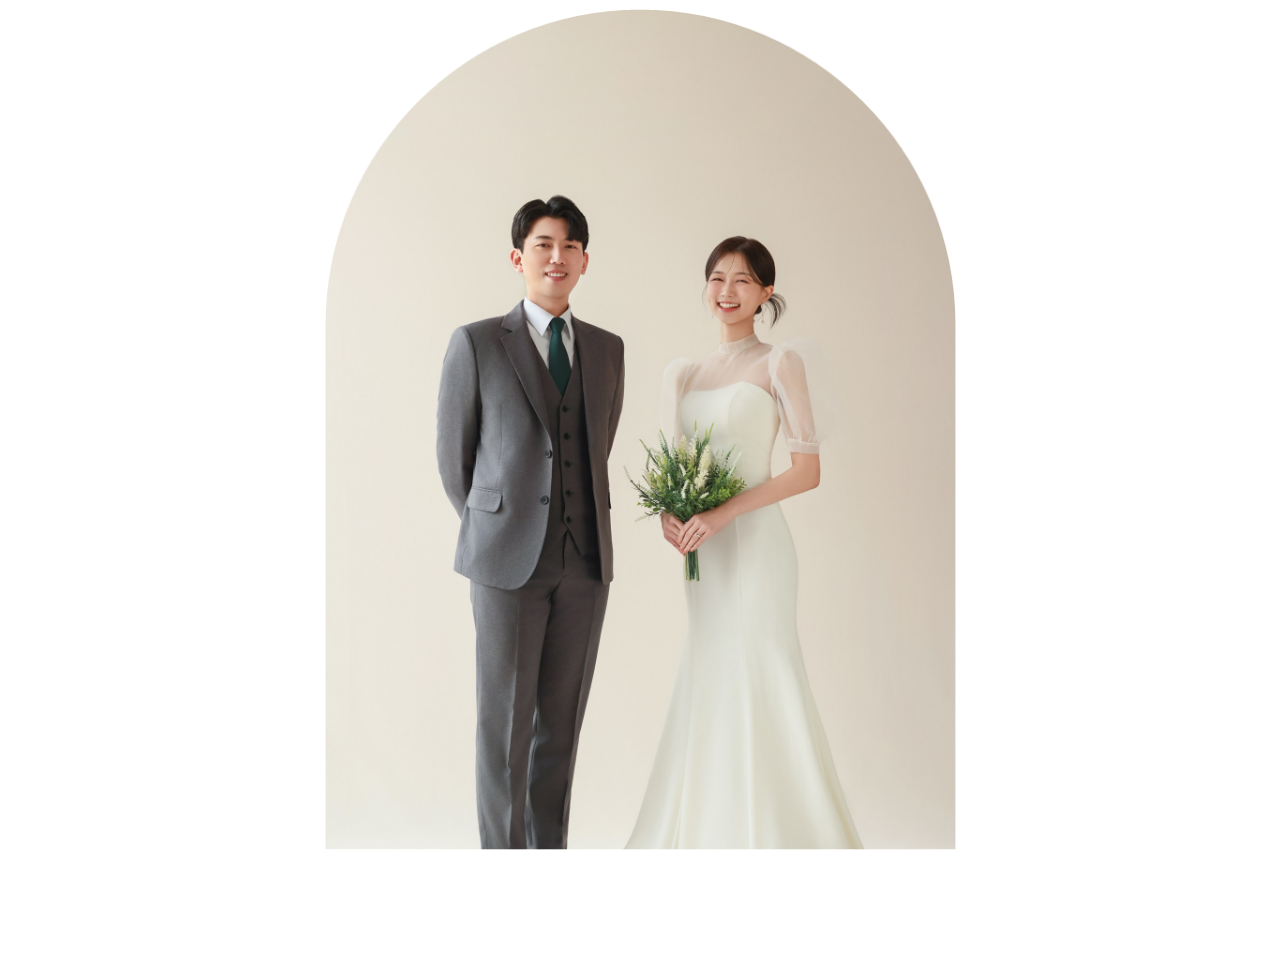
==== test.html @ 4b1f8f80 "mask" ====
<html>
<style>
.target {
  display: block;
  max-width: 50%;
  height: auto;
  margin: 0 auto;
}

.alpha-target {
  -webkit-mask-image: url(/assets/sample/masking.png);
  -webkit-mask-mode: alpha;
  -webkit-mask-repeat: no-repeat;
  -webkit-mask-size: 100%;
}
</style>
<body>
<img class="target alpha-target" src="/assets/sample/1.jpg" alt="Masked image">
</body>
</html>
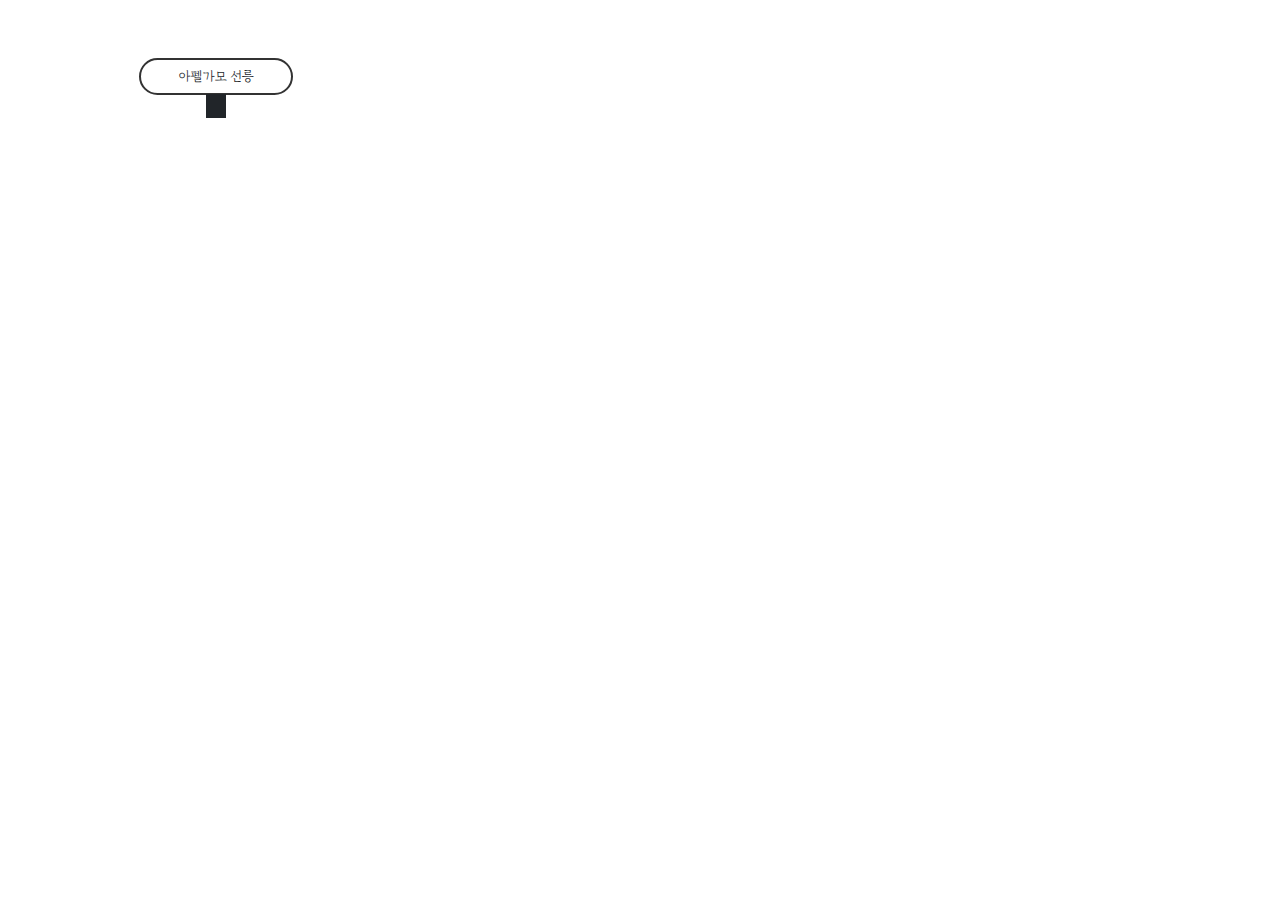
==== commit dfe0668e: "123" ====
--- a/test.html
+++ b/test.html
@@ -1,21 +1,155 @@
-<html>
-<style>
-.target {
-  display: block;
-  max-width: 50%;
-  height: auto;
-  margin: 0 auto;
-}
+<html lang="ko">
+<head>
+    <meta charset="UTF-8">
+    <title>jQuery - 벚꽃 흩날리는 효과 | 컨트롤 + CCCV</title>
+    <meta name="description" content="jQuery - 벚꽃 흩날리는 효과 | 컨트롤 + CCCV" />
+    <meta name="robots" content="noindex">
+    <link rel="shortcut icon" href="https://ctrlcccv.github.io/favicon.png">
+    <meta name="viewport" content="width=device-width, initial-scale=1, maximum-scale=1, user-scalable=no">
+    <script src="https://code.jquery.com/jquery-3.6.0.min.js" integrity="sha256-/xUj+3OJU5yExlq6GSYGSHk7tPXikynS7ogEvDej/m4=" crossorigin="anonymous"></script>
+    <link rel="preconnect" href="https://fonts.googleapis.com">
+    <link rel="preconnect" href="https://fonts.gstatic.com" crossorigin>
+    <link href="https://fonts.googleapis.com/css2?family=Noto+Sans+KR:wght@400;500;700&display=swap" rel="stylesheet">
+    <link rel="stylesheet" href="/css/bootstrap.min.css" />
+    <!--기본틀 css-->
 
-.alpha-target {
-  -webkit-mask-image: url(/assets/sample/masking.png);
-  -webkit-mask-mode: alpha;
-  -webkit-mask-repeat: no-repeat;
-  -webkit-mask-size: 100%;
-}
-</style>
+    <link rel="stylesheet" href="/css/jquery-ui.css" />
+    <!--ui css-->
+    <link rel="stylesheet" href="https://unpkg.com/aos@2.3.0/dist/aos.css">
+    <!--스크롤 애니메이션 css-->
+    <link rel="stylesheet" href="/css/owl.carousel.min.css" />
+    <!--버튼 css-->
+    <link rel="stylesheet" href="/css/fancybox.css" />
+    <!--갤러리 박스 css-->
+    <link rel="stylesheet" href="/css/panzoom.css" />
+    <!--사진 줌 css-->
+    <link rel="stylesheet" href="/css/notifIt.css" />
+    <!-- css-->
+    <link rel="stylesheet" href="/css/animate.min.css" />
+
+    <!--메인 css 수정할 것~~~~~~~~~~~~~~~~~~~~~~-->
+    <link rel="stylesheet" href="/css/style.css" />
+    <!--메인 css 수정할 것~~~~~~~~~~~~~~~~~~~~~~-->
+    <link rel="stylesheet" href="css/music.css">
+    <link rel="stylesheet" href="css/masking.css">
+
+</head>
 <body>
-<img class="target alpha-target" src="/assets/sample/1.jpg" alt="Masked image">
-</body>
-</html>
-
+  <div
+                          style="
+                            overflow: visible;
+                            width: 100%;
+                            height: 0px;
+                            position: absolute;
+                            display: block;
+                            margin: 0px;
+                            padding: 0px;
+                            border: 0px none;
+                            border-radius: 30px;
+                            top: 0px;
+                            left: 0px;
+                            z-index: 106;
+                          "
+                        >
+                          <div
+                            style="
+                              position: absolute;
+                              top: 58px;
+                              left: 139px;
+                              z-index: 0;
+                              margin: 0px;
+                              padding: 0px;
+                              border: 0px solid transparent;
+                              border-radius: 30px;
+                              display: block;
+                              width: 0px;
+                              height: 0px;
+                              overflow: visible;
+                              cursor: default;
+                              box-sizing: content-box !important;
+                            "
+                          >
+                            <div
+                              style="
+                                position: absolute;
+                                top: 0px;
+                                left: 0px;
+                                z-index: 0;
+                                margin: 0px;
+                                padding: 0px;
+                                border: 2px solid rgb(51, 51, 51);
+                                border-radius: 30px;
+                                display: block;
+                                cursor: default;
+                                box-sizing: content-box !important;
+                                background: rgb(255, 255, 255);
+                              "
+                            >
+                              <div
+                                style="
+                                  margin: 0px;
+                                  padding: 0px;
+                                  border: 0px solid transparent;
+                                  border-radius: 30px;
+                                  display: inline-block;
+                                  box-sizing: content-box !important;
+                                  width: 150px;
+                                  height: 33px;
+                                "
+                              >
+                                <div
+                                  style="
+                                    text-align: center;
+                                    padding: 10px;
+                                    width: 150px;
+                                    display: inline-block;
+                                    font-size: 13px;
+                                  " class="ff-gb-r"
+                                >
+                                  아펠가모 선릉
+                                </div>
+                              </div>
+                              <div
+                                style="
+                                  margin: 0px;
+                                  padding: 0px;
+                                  width: 0px;
+                                  height: 0px;
+                                  position: absolute;
+                                  border-width: 24px 10px 0px;
+                                  border-style: solid;
+                                  border-color: rgb(51, 51, 51) transparent
+                                  border-radius: 50%
+                                    transparent;
+                                  border-image: initial;
+                                  pointer-events: none;
+                                  box-sizing: content-box !important;
+                                  bottom: -25px;
+                                  left: 65px;
+                                "
+                              ></div>
+                              <div
+                                style="
+                                  margin: 0px;
+                                  padding: 0px;
+                                  width: 0px;
+                                  height: 0px;
+                                  position: absolute;
+                                  border-width: 24px 10px 0px;
+                                  border-radius: 50%
+                                  border-style: solid;
+                                  border-color: rgb(255, 255, 255) transparent
+                                    transparent;
+                                  border-image: initial;
+                                  pointer-events: none;
+                                  box-sizing: content-box !important;
+                                  bottom: -22px;
+                                  left: 65px;
+                                "
+                              ></div>
+                            </div>
+                          </div>
+                        </div>
+  </body>
+  </html>
+  --- a/css/panzoom.css
+++ b/css/panzoom.css
@@ -0,0 +1,32 @@
+.panzoom {
+  position: relative;
+  overflow: hidden;
+  display: flex;
+  flex-direction: column;
+  align-items: center;
+  justify-content: center;
+}
+.panzoom__viewport {
+  position: relative;
+  width: 100%;
+  height: 100%;
+  min-height: 1px;
+  margin: auto;
+}
+.panzoom__content {
+  max-width: 100%;
+  max-height: 100%;
+  object-fit: contain;
+  transform: translate3d(0, 0, 0) scale(1);
+  transform-origin: 0 0;
+  transition: none;
+  touch-action: none;
+  user-select: none;
+}
+.is-draggable {
+  cursor: move;
+  cursor: grab;
+}
+.is-dragging {
+  cursor: grabbing;
+}
--- a/css/notifIt.css
+++ b/css/notifIt.css
@@ -0,0 +1,156 @@
+#ui_notifIt{
+    position: fixed;
+    top: 10px;
+    right: 10px;
+    cursor: pointer;
+    overflow: hidden;
+    -webkit-box-shadow: 0px 3px 5px rgba(0, 0, 0, 0.3);
+    -moz-box-shadow: 0px 3px 5px rgba(0, 0, 0, 0.3);
+    -o-box-shadow: 0px 3px 5px rgba(0, 0, 0, 0.3);
+    box-shadow: 0px 3px 5px rgba(0, 0, 0, 0.3);
+    -wekbit-border-radius: 5px;
+    -moz-border-radius: 5px;
+    -o-border-radius: 5px;
+    border-radius: 5px;
+    z-index: 99999;
+}
+#ui_notifIt:hover{
+    opacity: 1 !important;
+}
+#ui_notifIt p{
+    text-align: center;
+    font-family: sans-serif;
+    font-size: 14px;
+    padding: 0;
+    margin: 0;
+}
+#notifIt_close{
+	position: absolute;
+	color: #FFF;
+	top: 0;
+	padding: 0px 5px;
+	right: 0;
+}
+#notifIt_close:hover {
+	background-color: rgba(255, 255, 255, 0.3);
+}
+
+/* Color setup */
+/* You are free to change all of this */
+#ui_notifIt.success{
+    background-color: #2dce89;
+    color: white;
+}
+#ui_notifIt.error{
+    background-color: #f82649;
+    color: white;
+}
+#ui_notifIt.warning{
+    background-color: #ecb403;
+    color: white;
+}
+#ui_notifIt.info{
+    background-color: #45aaf2;
+    color: white;
+}
+#ui_notifIt.default{
+    background-color: #ebecf1;
+    color: #1a1630;
+}
+
+/* notifit confirm */
+.notifit_confirm_bg,
+.notifit_prompt_bg{
+    position: fixed;
+    top: 0;
+    left: 0;
+    height: 100%;
+    width: 100%;
+    background-color: rgba(255, 255, 255, 0.8);
+}
+.notifit_confirm *,
+.notifit_prompt *{
+    font-family: sans-serif;
+}
+.notifit_confirm,
+.notifit_prompt{
+    position: fixed;
+    top: 0;
+    left: 0;
+    padding: 30px 30px 0px 30px;
+    background-color: #EEE;
+    border: 1px solid rgba(0, 0, 0, 0.1);
+    -webkit-border-radius: 5px;
+    -moz-border-radius: 5px;
+    -ms-border-radius: 5px;
+    -o-border-radius: 5px;
+    border-radius: 5px;
+    -webkit-box-shadow: 0px 2px 10px rgba(0, 0, 0, 0.2);
+    box-shadow: 0px 2px 10px rgba(0, 0, 0, 0.2);
+}
+
+.notifit_confirm_accept,
+.notifit_confirm_cancel,
+.notifit_prompt_accept,
+.notifit_prompt_cancel{
+    padding: 10px 20px;
+    color: #FFF;
+    border: 1px solid rgba(0, 0, 0, 0.1);
+    background-color: #444;
+    margin: 10px;
+    outline: 0;
+    cursor: pointer;
+    display: inline-block;
+    -webkit-border-radius: 5px;
+    -moz-border-radius: 5px;
+    -ms-border-radius: 5px;
+    -o-border-radius: 5px;
+    border-radius: 5px;
+}
+.notifit_prompt_accept:hover,
+.notifit_prompt_cancel:hover{
+    background-color: #666;
+}
+.notifit_confirm_accept{
+    background-color: #9ACD32;
+}
+.notifit_confirm_accept:hover{
+    background-color: #ABDE43;
+}
+
+.notifit_confirm_cancel{
+    background-color: #FF4500;
+}
+.notifit_confirm_cancel:hover{
+    background-color: #FF5611;
+}
+
+.notifit_confirm_message{
+    text-align: center;
+    margin-bottom: 20px;
+}
+
+.notifit_prompt_message{
+    color: #444;
+    margin-top: 0;
+    text-align: center;
+}
+
+.notifit_prompt_input{
+    text-align: center;
+    font-family: sans-serif;
+    font-size: 14px;
+    width: 100%;
+    padding: 10px;
+    outline: none;
+    border: 1px solid #AAA;
+    color: #444;
+    -webkit-border-radius: 5px;
+    -moz-border-radius: 5px;
+    -ms-border-radius: 5px;
+    -o-border-radius: 5px;
+    border-radius: 5px;
+}
+.notifit_prompt {
+    text-align: center;
+}
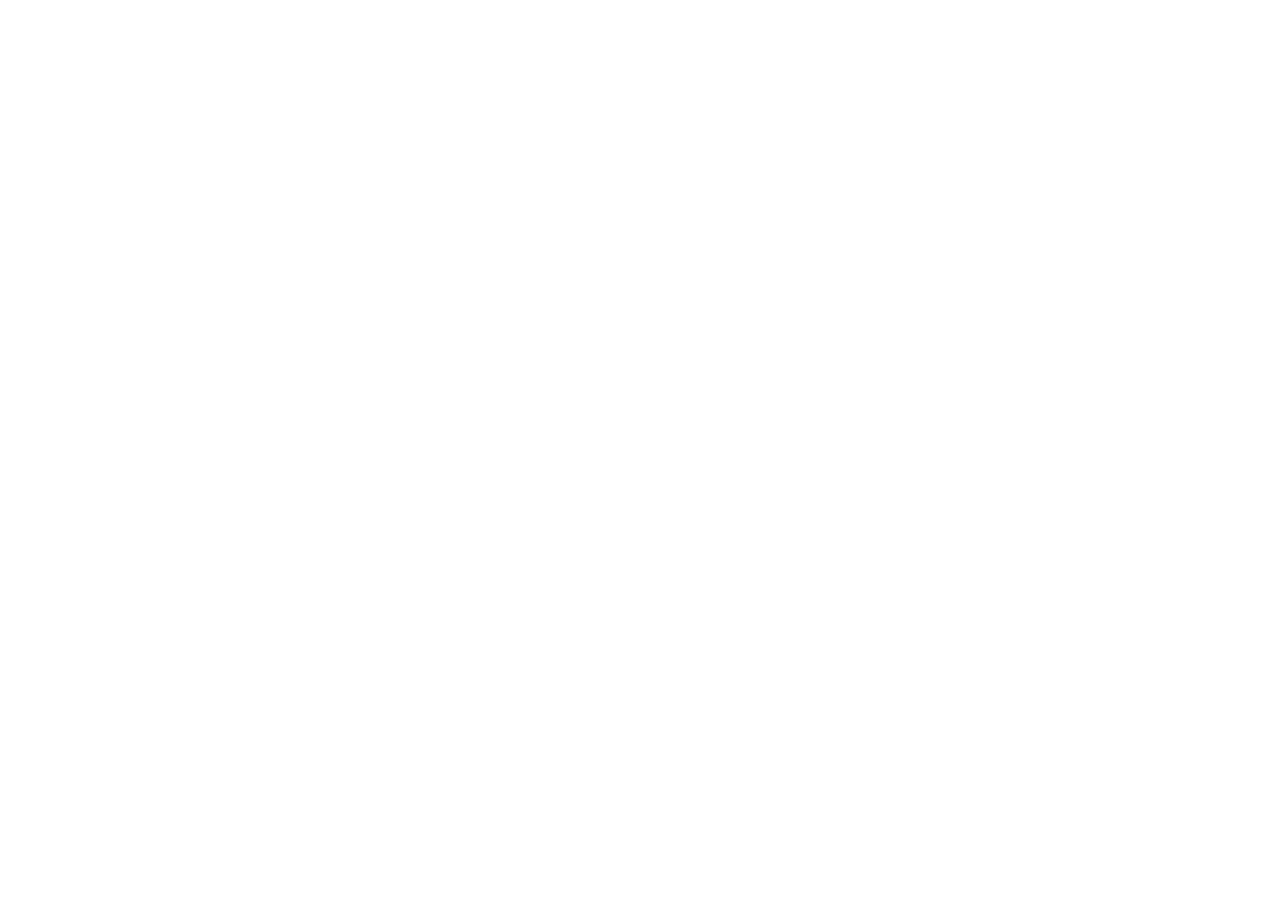
==== commit 752d3ea1: "map" ====
--- a/test.html
+++ b/test.html
@@ -35,121 +35,7 @@
 
 </head>
 <body>
-  <div
-                          style="
-                            overflow: visible;
-                            width: 100%;
-                            height: 0px;
-                            position: absolute;
-                            display: block;
-                            margin: 0px;
-                            padding: 0px;
-                            border: 0px none;
-                            border-radius: 30px;
-                            top: 0px;
-                            left: 0px;
-                            z-index: 106;
-                          "
-                        >
-                          <div
-                            style="
-                              position: absolute;
-                              top: 58px;
-                              left: 139px;
-                              z-index: 0;
-                              margin: 0px;
-                              padding: 0px;
-                              border: 0px solid transparent;
-                              border-radius: 30px;
-                              display: block;
-                              width: 0px;
-                              height: 0px;
-                              overflow: visible;
-                              cursor: default;
-                              box-sizing: content-box !important;
-                            "
-                          >
-                            <div
-                              style="
-                                position: absolute;
-                                top: 0px;
-                                left: 0px;
-                                z-index: 0;
-                                margin: 0px;
-                                padding: 0px;
-                                border: 2px solid rgb(51, 51, 51);
-                                border-radius: 30px;
-                                display: block;
-                                cursor: default;
-                                box-sizing: content-box !important;
-                                background: rgb(255, 255, 255);
-                              "
-                            >
-                              <div
-                                style="
-                                  margin: 0px;
-                                  padding: 0px;
-                                  border: 0px solid transparent;
-                                  border-radius: 30px;
-                                  display: inline-block;
-                                  box-sizing: content-box !important;
-                                  width: 150px;
-                                  height: 33px;
-                                "
-                              >
-                                <div
-                                  style="
-                                    text-align: center;
-                                    padding: 10px;
-                                    width: 150px;
-                                    display: inline-block;
-                                    font-size: 13px;
-                                  " class="ff-gb-r"
-                                >
-                                  아펠가모 선릉
-                                </div>
-                              </div>
-                              <div
-                                style="
-                                  margin: 0px;
-                                  padding: 0px;
-                                  width: 0px;
-                                  height: 0px;
-                                  position: absolute;
-                                  border-width: 24px 10px 0px;
-                                  border-style: solid;
-                                  border-color: rgb(51, 51, 51) transparent
-                                  border-radius: 50%
-                                    transparent;
-                                  border-image: initial;
-                                  pointer-events: none;
-                                  box-sizing: content-box !important;
-                                  bottom: -25px;
-                                  left: 65px;
-                                "
-                              ></div>
-                              <div
-                                style="
-                                  margin: 0px;
-                                  padding: 0px;
-                                  width: 0px;
-                                  height: 0px;
-                                  position: absolute;
-                                  border-width: 24px 10px 0px;
-                                  border-radius: 50%
-                                  border-style: solid;
-                                  border-color: rgb(255, 255, 255) transparent
-                                    transparent;
-                                  border-image: initial;
-                                  pointer-events: none;
-                                  box-sizing: content-box !important;
-                                  bottom: -22px;
-                                  left: 65px;
-                                "
-                              ></div>
-                            </div>
-                          </div>
-                        </div>
-  </body>
-  </html>
+
+</body>
+</html>
   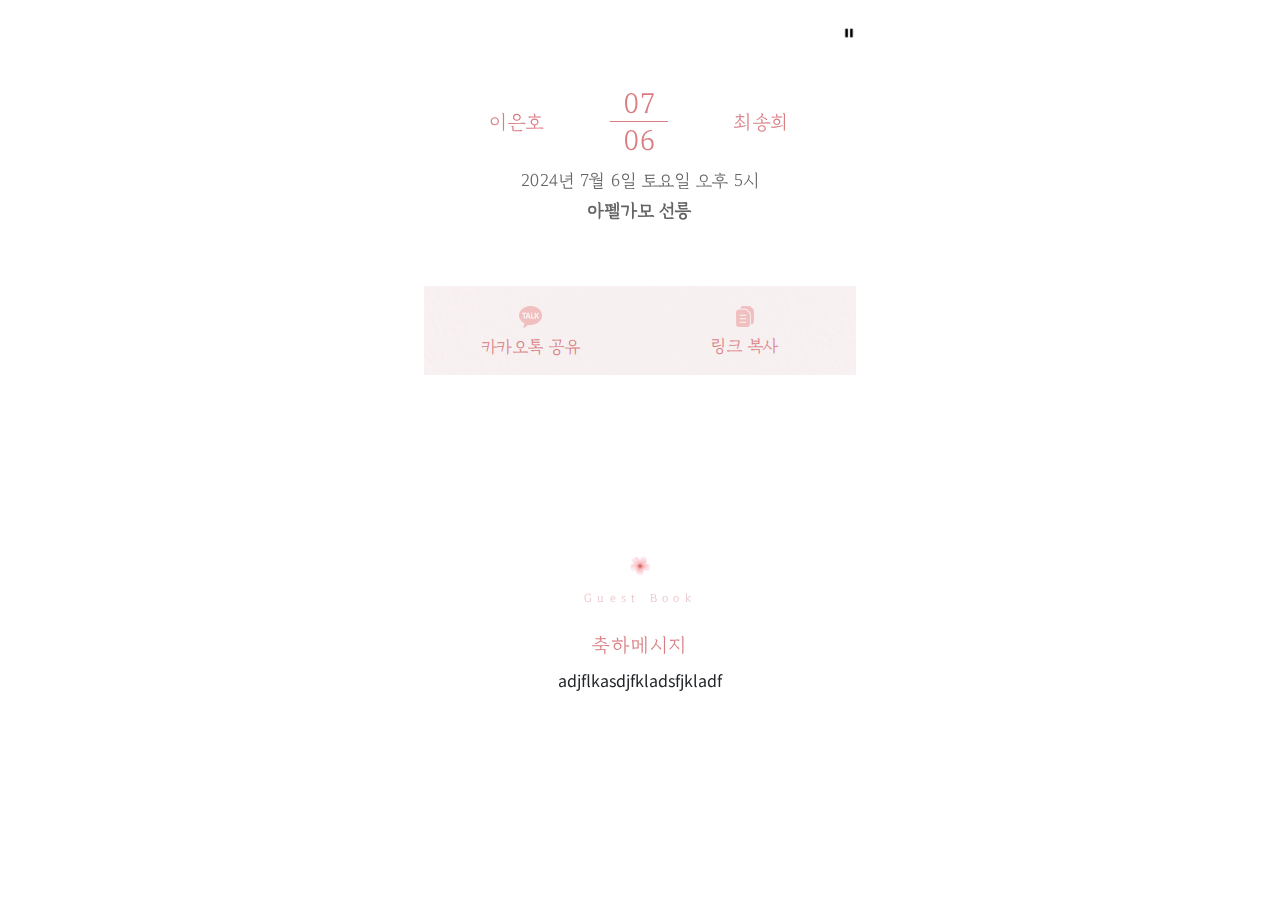
==== commit 39c31554: "arch" ====
--- a/test.html
+++ b/test.html
@@ -1,21 +1,18 @@
-<html lang="ko">
-<head>
-    <meta charset="UTF-8">
-    <title>jQuery - 벚꽃 흩날리는 효과 | 컨트롤 + CCCV</title>
-    <meta name="description" content="jQuery - 벚꽃 흩날리는 효과 | 컨트롤 + CCCV" />
-    <meta name="robots" content="noindex">
-    <link rel="shortcut icon" href="https://ctrlcccv.github.io/favicon.png">
-    <meta name="viewport" content="width=device-width, initial-scale=1, maximum-scale=1, user-scalable=no">
-    <script src="https://code.jquery.com/jquery-3.6.0.min.js" integrity="sha256-/xUj+3OJU5yExlq6GSYGSHk7tPXikynS7ogEvDej/m4=" crossorigin="anonymous"></script>
-    <link rel="preconnect" href="https://fonts.googleapis.com">
-    <link rel="preconnect" href="https://fonts.gstatic.com" crossorigin>
-    <link href="https://fonts.googleapis.com/css2?family=Noto+Sans+KR:wght@400;500;700&display=swap" rel="stylesheet">
+<html lang="ko" class="set-ff-gb set-fw-normal set-fs-normal">
+  <head>
+    <title>이은호&최송희 모바일 청첩장</title>
+    <meta charset="UTF-8" />
+    <meta
+      name="viewport"
+      content="width=device-width, initial-scale=1.0, minimum-scale=1.0, user-scalable=0, maximum-scale=1.0, user-scalable=no"
+    />
+
     <link rel="stylesheet" href="/css/bootstrap.min.css" />
     <!--기본틀 css-->
 
     <link rel="stylesheet" href="/css/jquery-ui.css" />
     <!--ui css-->
-    <link rel="stylesheet" href="https://unpkg.com/aos@2.3.0/dist/aos.css">
+    <link rel="stylesheet" href="https://unpkg.com/aos@2.3.0/dist/aos.css" />
     <!--스크롤 애니메이션 css-->
     <link rel="stylesheet" href="/css/owl.carousel.min.css" />
     <!--버튼 css-->
@@ -30,12 +27,531 @@
     <!--메인 css 수정할 것~~~~~~~~~~~~~~~~~~~~~~-->
     <link rel="stylesheet" href="/css/style.css" />
     <!--메인 css 수정할 것~~~~~~~~~~~~~~~~~~~~~~-->
-    <link rel="stylesheet" href="css/music.css">
-    <link rel="stylesheet" href="css/masking.css">
-
-</head>
-<body>
-
-</body>
+    <link rel="stylesheet" href="css/music.css" />
+    <link rel="stylesheet" href="css/masking.css" />
+
+    <link
+      href="https://webfontworld.github.io/jikji/JGaeguJaengyi.css"
+      rel="stylesheet"
+    />
+
+    <script
+      src="https://code.jquery.com/jquery-3.6.0.min.js"
+      integrity="sha256-/xUj+3OJU5yExlq6GSYGSHk7tPXikynS7ogEvDej/m4="
+      crossorigin="anonymous"
+    ></script>
+    <script
+      src="https://code.jquery.com/ui/1.12.1/jquery-ui.min.js"
+      integrity="sha256-VazP97ZCwtekAsvgPBSUwPFKdrwD3unUfSGVYrahUqU="
+      crossorigin="anonymous"
+    ></script>
+    <script type="text/javascript" src="/js/jquery.form.js"></script>
+
+    <script type="text/javascript" src="/js/popper.min.js"></script>
+
+    <script src="https://unpkg.com/aos@2.3.0/dist/aos.js"></script>
+    <script type="text/javascript" src="/js/owl.carousel.min.js"></script>
+    <script type="text/javascript" src="/js/fancybox.umd.js"></script>
+    <script type="text/javascript" src="/js/masonry.pkgd.min.js"></script>
+    <script
+      type="text/javascript"
+      src="https://openapi.map.naver.com/openapi/v3/maps.js?ncpClientId=iyw0wr4731
+  "
+    ></script>
+    <script
+      type="text/javascript"
+      src="/js/jquery.rwdImageMaps.min.js"
+    ></script>
+    <script src="https://unpkg.com/imagesloaded@5/imagesloaded.pkgd.min.js"></script>
+    <script type="text/javascript" src="/js/bootstrap.js"></script>
+    <script type="text/javascript" src="/js/notifIt.js"></script>
+    <script type="text/javascript" src="/js/clipboard.min.js"></script>
+    <script src="/js/moment.min.js"></script>
+
+    <script>
+      let DOMAIN = "";
+      let IS_CARD = true;
+      $(document).ready(function () {
+        $(document).on("contextmenu dragstart selectstart", function (e) {
+          return false;
+        });
+      });
+    </script>
+  </head>
+  <body
+    data-aos-easing="ease"
+    data-aos-duration="1200"
+    data-aos-delay="0"
+    class="wedding1"
+  >
+    <div class="cardwrapper">
+      <div class="container">
+        <div
+          style="
+            display: flex;
+            flex-wrap: nowrap;
+            flex-direction: row;
+            align-items: center;
+            justify-content: flex-end;
+          "
+          class="new-pt-30"
+        >
+          <div class="music-player">
+            <audio id="audio" src="/assets/music/bgm.mp3" autoplay></audio>
+            <button id="play-pause-btn" class="pause"></button>
+          </div>
+          <script src="js/music.js"></script>
+        </div>
+        <!-- 상단 신랑/신부 정보:s -->
+        <div
+          class="unit-item unit-main aos-init new-pt-60 new-pb-0"
+          data-aos="zoom-out"
+        >
+          <div class="d-flex pb-cont-10 aos-init new-pb-20">
+            <div class="d-flex flex-1"></div>
+            <div class="d-flex align-items-center justify-content-center">
+              <span class="ff-gb-r fpt-24 ls-30 fc-pink1">이은호</span>
+            </div>
+            <div class="d-flex flex-1"></div>
+            <div
+              class="d-flex flex-column align-items-center justify-content-center"
+            >
+              <div class="ff-gb-r fpt-36 ls-45 fc-pink1">07</div>
+              <div
+                style="
+                  width: 3.625rem;
+                  height: 0.063rem;
+                  margin: 0.125rem 0 0.313rem;
+                  background-color: #d97d83;
+                "
+              ></div>
+              <div class="ff-gb-r fpt-36 ls-45 fc-pink1">06</div>
+            </div>
+            <div class="d-flex flex-1"></div>
+            <div class="d-flex align-items-center justify-content-center">
+              <span class="ff-gb-r fpt-24 ls-30 fc-pink1">최송희</span>
+            </div>
+            <div class="d-flex flex-1"></div>
+          </div>
+          <div class="position-relative overflow-hidden" style="scale: 80%">
+            <link rel="stylesheet" href="/css/blossom.css" />
+            <div class="cherry_blossom">
+              <img
+                src="./assets/sample/main.jpg"
+                alt=""
+                class="img-fluid target alpha-target"
+              />
+            </div>
+          </div>
+
+          <div class="ff-gb-r fpt-22 fc-grey1 ls-30 lh-30">
+            2024년 7월 6일 토요일 오후 5시<span
+              ><br /><b>아펠가모 선릉</b></span
+            >
+          </div>
+        </div>
+        <!-- 상단 신랑/신부 정보:e -->
+        <!-- 2 -->
+
+        <!-- 카카오톡초대:s -->
+        <div
+          class="unit-share pt-0 unit-share-group share-footer-bg-1"
+          style="position: relative; z-index: 1000; margin-top: 0px"
+        >
+          <a
+            href="javascript:;"
+            onclick="javascript:kakaoShare();"
+            class="btn-kakaotalk-share"
+          >
+            <div class="pb-cont-10">
+              <img src="assets/icon/kakaotalk.png" style="width: 1.4375rem" />
+            </div>
+            카카오톡 공유
+          </a>
+          <!--수정하기ㅣㅣㅣㅣㅣㅣㅣㅣㅣㅣㅣㅣㅣㅣㅣㅣㅣㅣㅣㅣㅣㅣㅣㅣㅣㅣㅣㅣㅣㅣㅣㅣㅣㅣㅣㅣ주소넣기ㅣㅣㅣㅣㅣㅣㅣㅣㅣㅣㅣㅣㅣㅣㅣ-->
+          <a
+            href="javascript:;"
+            data-clipboard-text="https://2uno.github.io"
+            class="btn-copy-el btn-url-copy btn-round btn-copy btn-kakaotalk-share btn-url-share"
+          >
+            <div class="pb-cont-10">
+              <img src="assets/icon/copylink.png" style="width: 1.125rem" />
+            </div>
+            링크 복사
+          </a>
+        </div>
+        <!-- 카카오톡초대:e -->
+
+        <!-- 방명록:s -->
+        <div
+          class="unit-item greetings-text aos-init new-pt-120 new-pb-0" style="margin-bottom: 120px"
+          data-aos="fade-up"
+        >
+          <div class="ff-gb-r fc-pink1">
+            <div class="pt-cont-50 new-pt-60">
+              <img
+                src="/assets/icon/flower1.png"
+                alt="꽃 이미지"
+                style="width: 1.375rem"
+                class="aos-init"
+              />
+            </div>
+            <div class="fs-12 fc-pink1-80 pt-cont-15 ls-500">Guest Book</div>
+            <h2 class="fpt-24 ls-300 pt-cont-15 new-pt-30">축하메시지</h2>
+          </div>
+          <div class="guest-body" style="padding-left:15px; padding-right:15px">
+            <div class="guest-msgbox" style="display:block">
+              adjflkasdjfkladsfjkladf
+
+            </div>
+
+          </div>
+
+        </div>
+        <!-- 방명록:e -->
+      </div>
+    </div>
+
+    <script type="text/javascript" src="js/main.js"></script>
+    <script>
+      // 기본 값 설정
+      const defaults = {
+        speed: 5,
+        maxSize: 15,
+        minSize: 10,
+        newOn: 400,
+      };
+
+      // 벚꽃 영역 크기를 저장할 변수
+      var $wrap = $(".cherry_blossom");
+      let wrapH = $wrap.height();
+      let wrapW = $wrap.width();
+
+      // 벚꽃 잎 생성
+      const $petal = $('<span class="petal"></span>');
+
+      // 랜덤 회전 값을 생성하는 함수
+      const getRandomRotate = () => {
+        const rotateX = 360;
+        const rotateY = Math.random() * 60 - 30;
+        const rotateZ = Math.random() * 120 - 30;
+        const translateX = Math.random() * 10 - 5;
+        const translateY = Math.random() * 10 - 10;
+        const translateZ = Math.random() * 15;
+        return `rotateX(${rotateX}deg) rotateY(${rotateY}deg) rotateZ(${rotateZ}deg) translateX(${translateX}px) translateY(${translateY}px) translateZ(${translateZ}px)`;
+      };
+
+      // 무작위 흔들림 애니메이션 배열 생성
+      const randomSwayAnims = [...Array(10)].map(getRandomRotate);
+
+      // 특정 요소에 흔들림 애니메이션 적용
+      const applySwayAnim = (element) => {
+        const randomSway =
+          randomSwayAnims[Math.floor(Math.random() * randomSwayAnims.length)];
+        element.css("transform", randomSway);
+        setTimeout(() => {
+          applySwayAnim(element);
+        }, 1000);
+      };
+
+      // 벚꽃 잎 생성 함수
+      const petalGen = () => {
+        setTimeout(requestAnimationFrame, defaults.newOn, petalGen);
+
+        const petal = $petal.clone();
+        const size =
+          Math.floor(
+            Math.random() * (defaults.maxSize - defaults.minSize + 1)
+          ) + defaults.minSize;
+        const startPosLeft = Math.random() * wrapW;
+        const fallTime = (wrapH * 0.1 + Math.random() * 5) / defaults.speed;
+        const horizontalOffset = Math.random() * 2 - 1;
+
+        // 애니메이션 끝나면 제거
+        petal
+          .on("animationend", () => {
+            petal.remove();
+          })
+          .css({
+            width: size,
+            height: size,
+            left: startPosLeft,
+            position: "absolute",
+            animation: `fall ${fallTime}s linear`,
+          })
+          .appendTo($wrap);
+
+        // 위치 업데이트 함수
+        const updatePos = () => {
+          petal.css("left", `+=${horizontalOffset}`);
+          requestAnimationFrame(updatePos);
+        };
+
+        updatePos();
+        applySwayAnim(petal);
+      };
+
+      // 창 크기가 변경될 때 문서 크기 업데이트
+      $(window).resize(() => {
+        wrapH = $wrap.height();
+        wrapW = $wrap.width();
+      });
+
+      // 로딩 완료 후 벚꽃 잎 생성 시작
+      $(window).on("load", () => {
+        requestAnimationFrame(petalGen);
+      });
+    </script>
+
+    <style>
+      .fancybox__content img {
+        transform: none !important;
+        width: 100% !important;
+        height: auto !important;
+      }
+    </style>
+
+    <script
+      type="text/javascript"
+      src="https://openapi.map.naver.com/openapi/v3/maps.js?ncpClientId=iyw0wr4731&amp;submodules=panorama,geocoder,drawing,visualization"
+    ></script>
+    <script
+      type="text/javascript"
+      src="https://openapi.map.naver.com/openapi/v3/maps-panorama.js"
+    ></script>
+    <script
+      type="text/javascript"
+      src="https://openapi.map.naver.com/openapi/v3/maps-geocoder.js"
+    ></script>
+    <script
+      type="text/javascript"
+      src="https://openapi.map.naver.com/openapi/v3/maps-drawing.js"
+    ></script>
+    <script
+      type="text/javascript"
+      src="https://openapi.map.naver.com/openapi/v3/maps-visualization.js"
+    ></script>
+    <script>
+      var address = "서울특별시 강남구 테헤란로 322 한신인터밸리24 빌딩 4층";
+      searchAddressToCoordinate(address);
+
+      function searchAddressToCoordinate(address) {
+        var map = new naver.maps.Map("_naverMap", {
+          center: new naver.maps.LatLng(37.5033867, 127.0465507),
+          zoom: 15,
+          mapTypeControl: true,
+        });
+
+        var marker = new naver.maps.Marker({
+          position: new naver.maps.LatLng(37.5033867, 127.0465507),
+          map: map,
+        });
+
+        var infoWindow = new naver.maps.InfoWindow({
+          content:
+            '<div style="text-align:center;padding:10px;width:150px;display:inline-block;font-size:13px;" class="ff-gb-r">아펠가모 선릉</div>',
+        });
+        infoWindow.open(map, marker);
+      }
+    </script>
+
+    <script
+      src="https://t1.kakaocdn.net/kakao_js_sdk/2.6.0/kakao.min.js"
+      integrity="sha384-6MFdIr0zOira1CHQkedUqJVql0YtcZA1P0nbPrQYJXVJZUkTk/oX4U9GhUIs3/z8"
+      crossorigin="anonymous"
+    ></script>
+
+    <script>
+      $(window).on("load", function () {
+        var unit_array = $(".unit-item")[$(".unit-item").length - 1];
+        if ($(unit_array).hasClass("add_photo2")) {
+          $(".contact-card .wrapper-parents .w-full:last-child").attr(
+            "style",
+            "padding-bottom: 0!important;"
+          );
+          $(unit_array).attr(
+            "style",
+            "padding-bottom:0 !important;padding-top:60px !important;"
+          );
+        } else {
+          if ($(unit_array).hasClass("unit-bank")) {
+            $(".unit-share.unit-share-group").attr(
+              "style",
+              "position:relative;z-index:1000;margin-top:0px;"
+            );
+          } else {
+            $(".unit-share.unit-share-group").attr(
+              "style",
+              "position:relative;z-index:1000;margin-top:60px;"
+            );
+            $(".contact-card .wrapper-parents .w-full:last-child").attr(
+              "style",
+              "padding-bottom: 0!important;"
+            );
+          }
+        }
+
+        Fancybox.bind(".owl-stage .owl-item .item, #_gallery .grid-item", {
+          groupAll: !0,
+          Thumbs: {
+            autoStart: !1,
+          },
+          Toolbar: {
+            display: ["counter", "fullscreen", "close"],
+          },
+          Image: {
+            protected: true,
+          },
+          autoFocus: !1,
+          animated: !1,
+          protect: true,
+          scrolling: !1,
+          autoSize: false,
+          fitToView: true,
+          touch: false,
+          trapFocus: !1,
+          placeFocusBack: !1,
+          on: {
+            done: (fancybox, slide) => {
+              $(".fancybox__image").on("contextmenu", function (e) {
+                return false;
+              });
+            },
+          },
+        });
+      });
+
+      $(document).ready(function (e) {
+        $(".fancybox__container").on("touchmove", function (event) {
+          event.preventDefault();
+          event.stopPropagation();
+        });
+
+        $("img[usemap]").rwdImageMaps();
+        var clipboard = new ClipboardJS(".btn-copy-el");
+        clipboard.on("success", function (e) {
+          if ($(e.trigger).hasClass("btn-invitation-copy")) {
+            alert("초대장 링크를 복사했습니다");
+          }
+
+          if ($(e.trigger).hasClass("btn-url-copy")) {
+            alert("초대장 링크를 복사했습니다");
+          }
+
+          if ($(e.trigger).hasClass("btn-event-hash-copy")) {
+            alert("해시 태그를 복사했습니다");
+          }
+
+          if ($(e.trigger).hasClass("btn-bank-copy")) {
+            alert("계좌번호를 복사했습니다");
+          }
+
+          if ($(e.trigger).hasClass("btn-addr-copy")) {
+            alert("주소를 복사했습니다");
+          }
+
+          e.clearSelection();
+        });
+
+        clipboard.on("error", function (e) {
+          console.error("Action:", e.action);
+          console.error("Trigger:", e.trigger);
+        });
+
+        var clipboard2 = new ClipboardJS(".btn-modal-copy-el", {
+          container: document.getElementById("modal_account"),
+        });
+
+        clipboard2.on("success", function (e) {
+          console.info("Action:", e.action);
+          console.info("Text:", e.text);
+          console.info("Trigger:", e.trigger);
+
+          if ($(e.trigger).hasClass("btn-invitation-copy")) {
+            alert("초대장 링크를 복사했습니다");
+          }
+
+          if ($(e.trigger).hasClass("btn-event-hash-copy")) {
+            alert("해시 태그를 복사했습니다");
+          }
+
+          if ($(e.trigger).hasClass("btn-bank-copy")) {
+            alert("계좌번호를 복사했습니다");
+          }
+          if ($(e.trigger).hasClass("btn-addr-copy")) {
+            alert("주소를 복사했습니다");
+          }
+
+          e.clearSelection();
+        });
+        Kakao.init("f2af66eb14319bcd2dd168b0f2c05fa7");
+      });
+    </script>
+
+    <!--주소 넣기!!!!!!!!!!!!!!!!!!!!!!!!!!!!!!!!!!!!!-->
+
+    <script type="text/javascript">
+      function kakaoShare() {
+        Kakao.Share.sendCustom({
+          templateId: 104721,
+          templateArgs: {
+            TITLE: "은호&송희 결혼식에 초대합니다!",
+            DESC: "7월 6일 오후 5시\r\n" + "아펠가모 선릉\r\n",
+          },
+        });
+      }
+    </script>
+    <!-- Code injected by live-server -->
+    <script>
+      // <![CDATA[  <-- For SVG support
+      if ("WebSocket" in window) {
+        (function () {
+          function refreshCSS() {
+            var sheets = [].slice.call(document.getElementsByTagName("link"));
+            var head = document.getElementsByTagName("head")[0];
+            for (var i = 0; i < sheets.length; ++i) {
+              var elem = sheets[i];
+              var parent = elem.parentElement || head;
+              parent.removeChild(elem);
+              var rel = elem.rel;
+              if (
+                (elem.href && typeof rel != "string") ||
+                rel.length == 0 ||
+                rel.toLowerCase() == "stylesheet"
+              ) {
+                var url = elem.href.replace(/(&|\?)_cacheOverride=\d+/, "");
+                elem.href =
+                  url +
+                  (url.indexOf("?") >= 0 ? "&" : "?") +
+                  "_cacheOverride=" +
+                  new Date().valueOf();
+              }
+              parent.appendChild(elem);
+            }
+          }
+          var protocol =
+            window.location.protocol === "http:" ? "ws://" : "wss://";
+          var address =
+            protocol + window.location.host + window.location.pathname + "/ws";
+          var socket = new WebSocket(address);
+          socket.onmessage = function (msg) {
+            if (msg.data == "reload") window.location.reload();
+            else if (msg.data == "refreshcss") refreshCSS();
+          };
+          if (
+            sessionStorage &&
+            !sessionStorage.getItem("IsThisFirstTime_Log_From_LiveServer")
+          ) {
+            console.log("Live reload enabled.");
+            sessionStorage.setItem("IsThisFirstTime_Log_From_LiveServer", true);
+          }
+        })();
+      } else {
+        console.error(
+          "Upgrade your browser. This Browser is NOT supported WebSocket for Live-Reloading."
+        );
+      }
+      // ]]>
+    </script>
+  </body>
 </html>
-  --- a/css/style.css
+++ b/css/style.css
@@ -5,22 +5,22 @@
 @import url(https://fonts.googleapis.com/css2?family=Nanum+Myeongjo:wght@400;700;800&display=block);
 @import url(https://fonts.googleapis.com/css2?family=Noto+Sans+KR:wght@100;300;400;500;700;900&display=block);
 
-
-
 @font-face {
-	font-family: GyeonggiBatang Regular;
-	src: url(../fonts/GyeonggiBatang_Regular.woff2) format("woff2"),url(../fonts/GyeonggiBatang_Regular.woff) format("woff");
-	font-style: normal;
-	font-weight: 400;
-	font-display: block
+  font-family: GyeonggiBatang Regular;
+  src: url(../fonts/GyeonggiBatang_Regular.woff2) format("woff2"),
+    url(../fonts/GyeonggiBatang_Regular.woff) format("woff");
+  font-style: normal;
+  font-weight: 400;
+  font-display: block;
 }
 
 @font-face {
-	font-family: GyeonggiBatang Bold;
-	src: url(../fonts/GyeonggiBatang_Bold.woff2) format("woff2"),url(../fonts/GyeonggiBatang_Bold.woff) format("woff");
-	font-style: normal;
-	font-weight: 700;
-	font-display: block
+  font-family: GyeonggiBatang Bold;
+  src: url(../fonts/GyeonggiBatang_Bold.woff2) format("woff2"),
+    url(../fonts/GyeonggiBatang_Bold.woff) format("woff");
+  font-style: normal;
+  font-weight: 700;
+  font-display: block;
 }
 
 /*
@@ -41,35 +41,38 @@
 }*/
 
 @font-face {
-	font-family: mom_to_daughter;
-	src: url(../fonts/MomToDaughter.woff2) format("woff2"),url(../fonts/MomToDaughter.woff) format("woff");
-	font-style: normal;
-	font-weight: 400;
-	font-display: block
+  font-family: mom_to_daughter;
+  src: url(../fonts/MomToDaughter.woff2) format("woff2"),
+    url(../fonts/MomToDaughter.woff) format("woff");
+  font-style: normal;
+  font-weight: 400;
+  font-display: block;
 }
 
 @font-face {
-	font-family: KCC-eunyoung;
-	src: url(../fonts/KCC_eunyoung.woff2) format("woff2"),url(../fonts/KCC_eunyoung.woff) format("woff");
-	font-weight: 400;
-	font-style: normal;
-	font-display: block
+  font-family: KCC-eunyoung;
+  src: url(../fonts/KCC_eunyoung.woff2) format("woff2"),
+    url(../fonts/KCC_eunyoung.woff) format("woff");
+  font-weight: 400;
+  font-style: normal;
+  font-display: block;
 }
 
 @font-face {
-	font-family: Anssang;
-	src: url(../fonts/Anssang.woff2) format("woff2"),url(../fonts/Anssang.woff) format("woff");
-	font-weight: 400;
-	font-style: normal;
-	font-display: block
-}
-
+  font-family: Anssang;
+  src: url(../fonts/Anssang.woff2) format("woff2"),
+    url(../fonts/Anssang.woff) format("woff");
+  font-weight: 400;
+  font-style: normal;
+  font-display: block;
+}
 
 @font-face {
-	font-family: 'NanumSquareRound';
-	src: url('https://cdn.jsdelivr.net/gh/projectnoonnu/noonfonts_two@1.0/NanumSquareRound.woff') format('woff');
-	font-weight: normal;
-	font-style: normal;
+  font-family: "NanumSquareRound";
+  src: url("https://cdn.jsdelivr.net/gh/projectnoonnu/noonfonts_two@1.0/NanumSquareRound.woff")
+    format("woff");
+  font-weight: normal;
+  font-style: normal;
 }
 /*
 @font-face {
@@ -89,12 +92,12 @@
 }
 */
 
-
 @font-face {
-	font-family: 'jgaegu';
-	src: url('https://cdn.jsdelivr.net/gh/projectnoonnu/noonfonts_2110@1.0/JGaegujaengyi-Medium-KO.woff2') format('woff2');
-	font-weight: normal;
-	font-style: normal;
+  font-family: "jgaegu";
+  src: url("https://cdn.jsdelivr.net/gh/projectnoonnu/noonfonts_2110@1.0/JGaegujaengyi-Medium-KO.woff2")
+    format("woff2");
+  font-weight: normal;
+  font-style: normal;
 }
 
 /*
@@ -123,11 +126,12 @@
 }*/
 
 @font-face {
-	font-family: 'cafe24';
-	font-weight: normal; 
-	font-style: normal; 
-	src: url(https://cdn.jsdelivr.net/gh/webfontworld/cafe24/Cafe24Dongdong.woff2) format('woff2');
-	font-display: swap;
+  font-family: "cafe24";
+  font-weight: normal;
+  font-style: normal;
+  src: url(https://cdn.jsdelivr.net/gh/webfontworld/cafe24/Cafe24Dongdong.woff2)
+    format("woff2");
+  font-display: swap;
 }
 /*
 @font-face {
@@ -150,27 +154,27 @@
 /* css default:s */
 body,
 html {
-	margin: 0 !important;
-	padding: 0 !important;
-	font-family: "Noto Sans KR", sans-serif;
-	-webkit-font-smoothing: antialiased;
-	font-size: 1rem;
-	line-height: 1
-}
-
-html.set-ff-cf24 body{
-	line-height: 1.2;
+  margin: 0 !important;
+  padding: 0 !important;
+  font-family: "Noto Sans KR", sans-serif;
+  -webkit-font-smoothing: antialiased;
+  font-size: 1rem;
+  line-height: 1;
+}
+
+html.set-ff-cf24 body {
+  line-height: 1.2;
 }
 
 html.set-ff-cf24 .way-to-come .icon-map {
-	margin-top:-1px;
-}
-html.set-ff-cf24 .animated__item{
-	margin-top:2px;
-}
-
-html.set-ff-jgg .animated__item{
-	margin-top:2px;
+  margin-top: -1px;
+}
+html.set-ff-cf24 .animated__item {
+  margin-top: 2px;
+}
+
+html.set-ff-jgg .animated__item {
+  margin-top: 2px;
 }
 
 .h1,
@@ -185,15 +189,15 @@
 h4,
 h5,
 h6 {
-	margin-bottom: 0;
-	font-weight: 400
+  margin-bottom: 0;
+  font-weight: 400;
 }
 
 a,
 a:active,
 a:hover,
 a:visited {
-	text-decoration: none
+  text-decoration: none;
 }
 
 a,
@@ -207,8 +211,8 @@
 nav,
 p,
 ul {
-	box-sizing: border-box;
-	border: 0
+  box-sizing: border-box;
+  border: 0;
 }
 
 dd,
@@ -217,7 +221,7 @@
 li,
 ol,
 ul {
-	list-style: none
+  list-style: none;
 }
 
 button,
@@ -228,307 +232,307 @@
 ol,
 p,
 ul {
-	margin: 0;
-	padding: 0
+  margin: 0;
+  padding: 0;
 }
 
 .svg-inline--fa,
 svg:not(:root).svg-inline--fa {
-	overflow: visible
+  overflow: visible;
 }
 
 .svg-inline--fa {
-	display: inline-block;
-	font-size: inherit;
-	height: 1em;
-	vertical-align: -.125em
+  display: inline-block;
+  font-size: inherit;
+  height: 1em;
+  vertical-align: -0.125em;
 }
 
 .svg-inline--fa.fa-lg {
-	vertical-align: -.225em
+  vertical-align: -0.225em;
 }
 
 .svg-inline--fa.fa-w-1 {
-	width: .0625em
+  width: 0.0625em;
 }
 
 .svg-inline--fa.fa-w-2 {
-	width: .125em
+  width: 0.125em;
 }
 
 .svg-inline--fa.fa-w-3 {
-	width: .1875em
+  width: 0.1875em;
 }
 
 .svg-inline--fa.fa-w-4 {
-	width: .25em
+  width: 0.25em;
 }
 
 .svg-inline--fa.fa-w-5 {
-	width: .3125em
+  width: 0.3125em;
 }
 
 .svg-inline--fa.fa-w-6 {
-	width: .375em
+  width: 0.375em;
 }
 
 .svg-inline--fa.fa-w-7 {
-	width: .4375em
+  width: 0.4375em;
 }
 
 .svg-inline--fa.fa-w-8 {
-	width: .5em
+  width: 0.5em;
 }
 
 .svg-inline--fa.fa-w-9 {
-	width: .5625em
+  width: 0.5625em;
 }
 
 .svg-inline--fa.fa-w-10 {
-	width: .625em
+  width: 0.625em;
 }
 
 .svg-inline--fa.fa-w-11 {
-	width: .6875em
+  width: 0.6875em;
 }
 
 .svg-inline--fa.fa-w-12 {
-	width: .75em
+  width: 0.75em;
 }
 
 .svg-inline--fa.fa-w-13 {
-	width: .8125em
+  width: 0.8125em;
 }
 
 .svg-inline--fa.fa-w-14 {
-	width: .875em
+  width: 0.875em;
 }
 
 .svg-inline--fa.fa-w-15 {
-	width: .9375em
+  width: 0.9375em;
 }
 
 .svg-inline--fa.fa-w-16 {
-	width: 1em
+  width: 1em;
 }
 
 .svg-inline--fa.fa-w-17 {
-	width: 1.0625em
+  width: 1.0625em;
 }
 
 .svg-inline--fa.fa-w-18 {
-	width: 1.125em
+  width: 1.125em;
 }
 
 .svg-inline--fa.fa-w-19 {
-	width: 1.1875em
+  width: 1.1875em;
 }
 
 .svg-inline--fa.fa-w-20 {
-	width: 1.25em
+  width: 1.25em;
 }
 
 .svg-inline--fa.fa-pull-left {
-	margin-right: .3em;
-	width: auto
+  margin-right: 0.3em;
+  width: auto;
 }
 
 .svg-inline--fa.fa-pull-right {
-	margin-left: .3em;
-	width: auto
+  margin-left: 0.3em;
+  width: auto;
 }
 
 .svg-inline--fa.fa-border {
-	height: 1.5em
+  height: 1.5em;
 }
 
 .svg-inline--fa.fa-li {
-	width: 2em
+  width: 2em;
 }
 
 .svg-inline--fa.fa-fw {
-	width: 1.25em
-}
-
-.text-left{
-	text-align: left;
+  width: 1.25em;
+}
+
+.text-left {
+  text-align: left;
 }
 
 .fa-layers svg.svg-inline--fa {
-	bottom: 0;
-	left: 0;
-	margin: auto;
-	position: absolute;
-	right: 0;
-	top: 0
+  bottom: 0;
+  left: 0;
+  margin: auto;
+  position: absolute;
+  right: 0;
+  top: 0;
 }
 
 .fa-layers {
-	display: inline-block;
-	height: 1em;
-	position: relative;
-	text-align: center;
-	vertical-align: -.125em;
-	width: 1em
+  display: inline-block;
+  height: 1em;
+  position: relative;
+  text-align: center;
+  vertical-align: -0.125em;
+  width: 1em;
 }
 
 .fa-layers svg.svg-inline--fa {
-	transform-origin: center center
+  transform-origin: center center;
 }
 
 .fa-layers-counter,
 .fa-layers-text {
-	display: inline-block;
-	position: absolute;
-	text-align: center
+  display: inline-block;
+  position: absolute;
+  text-align: center;
 }
 
 .fa-layers-text {
-	left: 50%;
-	top: 50%;
-	transform: translate(-50%, -50%);
-	transform-origin: center center
+  left: 50%;
+  top: 50%;
+  transform: translate(-50%, -50%);
+  transform-origin: center center;
 }
 
 .fa-layers-counter {
-	background-color: #ff253a;
-	border-radius: 1em;
-	box-sizing: border-box;
-	color: #fff;
-	height: 1.5em;
-	line-height: 1;
-	max-width: 5em;
-	min-width: 1.5em;
-	overflow: hidden;
-	padding: .25em;
-	right: 0;
-	text-overflow: ellipsis;
-	top: 0;
-	transform: scale(.25);
-	transform-origin: top right
+  background-color: #ff253a;
+  border-radius: 1em;
+  box-sizing: border-box;
+  color: #fff;
+  height: 1.5em;
+  line-height: 1;
+  max-width: 5em;
+  min-width: 1.5em;
+  overflow: hidden;
+  padding: 0.25em;
+  right: 0;
+  text-overflow: ellipsis;
+  top: 0;
+  transform: scale(0.25);
+  transform-origin: top right;
 }
 
 .fa-layers-bottom-right {
-	bottom: 0;
-	right: 0;
-	top: auto;
-	transform: scale(.25);
-	transform-origin: bottom right
+  bottom: 0;
+  right: 0;
+  top: auto;
+  transform: scale(0.25);
+  transform-origin: bottom right;
 }
 
 .fa-layers-bottom-left {
-	bottom: 0;
-	left: 0;
-	right: auto;
-	top: auto;
-	transform: scale(.25);
-	transform-origin: bottom left
+  bottom: 0;
+  left: 0;
+  right: auto;
+  top: auto;
+  transform: scale(0.25);
+  transform-origin: bottom left;
 }
 
 .fa-layers-top-right {
-	right: 0;
-	top: 0;
-	transform: scale(.25);
-	transform-origin: top right
+  right: 0;
+  top: 0;
+  transform: scale(0.25);
+  transform-origin: top right;
 }
 
 .fa-layers-top-left {
-	left: 0;
-	right: auto;
-	top: 0;
-	transform: scale(.25);
-	transform-origin: top left
+  left: 0;
+  right: auto;
+  top: 0;
+  transform: scale(0.25);
+  transform-origin: top left;
 }
 
 .fa-lg {
-	font-size: 1.33333em;
-	line-height: .75em;
-	vertical-align: -.0667em
+  font-size: 1.33333em;
+  line-height: 0.75em;
+  vertical-align: -0.0667em;
 }
 
 .fa-xs {
-	font-size: .75em
+  font-size: 0.75em;
 }
 
 .fa-sm {
-	font-size: .875em
+  font-size: 0.875em;
 }
 
 .fa-1x {
-	font-size: 1em
+  font-size: 1em;
 }
 
 .fa-2x {
-	font-size: 2em
+  font-size: 2em;
 }
 
 .fa-3x {
-	font-size: 3em
+  font-size: 3em;
 }
 
 .fa-4x {
-	font-size: 4em
+  font-size: 4em;
 }
 
 .fa-5x {
-	font-size: 5em
+  font-size: 5em;
 }
 
 .fa-6x {
-	font-size: 6em
+  font-size: 6em;
 }
 
 .fa-7x {
-	font-size: 7em
+  font-size: 7em;
 }
 
 .fa-8x {
-	font-size: 8em
+  font-size: 8em;
 }
 
 .fa-9x {
-	font-size: 9em
+  font-size: 9em;
 }
 
 .fa-10x {
-	font-size: 10em
+  font-size: 10em;
 }
 
 .fa-fw {
-	text-align: center;
-	width: 1.25em
+  text-align: center;
+  width: 1.25em;
 }
 
 .fa-ul {
-	list-style-type: none;
-	margin-left: 2.5em;
-	padding-left: 0
-}
-
-.fa-ul>li {
-	position: relative
+  list-style-type: none;
+  margin-left: 2.5em;
+  padding-left: 0;
+}
+
+.fa-ul > li {
+  position: relative;
 }
 
 .fa-li {
-	left: -2em;
-	position: absolute;
-	text-align: center;
-	width: 2em;
-	line-height: inherit
+  left: -2em;
+  position: absolute;
+  text-align: center;
+  width: 2em;
+  line-height: inherit;
 }
 
 .fa-border {
-	border: .08em solid #eee;
-	border-radius: .1em;
-	padding: .2em .25em .15em
+  border: 0.08em solid #eee;
+  border-radius: 0.1em;
+  padding: 0.2em 0.25em 0.15em;
 }
 
 .fa-pull-left {
-	float: left
+  float: left;
 }
 
 .fa-pull-right {
-	float: right
+  float: right;
 }
 
 .fa.fa-pull-left,
@@ -536,7 +540,7 @@
 .fal.fa-pull-left,
 .far.fa-pull-left,
 .fas.fa-pull-left {
-	margin-right: .3em
+  margin-right: 0.3em;
 }
 
 .fa.fa-pull-right,
@@ -544,72 +548,72 @@
 .fal.fa-pull-right,
 .far.fa-pull-right,
 .fas.fa-pull-right {
-	margin-left: .3em
+  margin-left: 0.3em;
 }
 
 .fa-spin {
-	-webkit-animation: fa-spin 2s linear infinite;
-	animation: fa-spin 2s linear infinite
+  -webkit-animation: fa-spin 2s linear infinite;
+  animation: fa-spin 2s linear infinite;
 }
 
 .fa-pulse {
-	-webkit-animation: fa-spin 1s steps(8) infinite;
-	animation: fa-spin 1s steps(8) infinite
+  -webkit-animation: fa-spin 1s steps(8) infinite;
+  animation: fa-spin 1s steps(8) infinite;
 }
 
 @-webkit-keyframes fa-spin {
-	0% {
-		transform: rotate(0deg)
-	}
-
-	to {
-		transform: rotate(1turn)
-	}
+  0% {
+    transform: rotate(0deg);
+  }
+
+  to {
+    transform: rotate(1turn);
+  }
 }
 
 @keyframes fa-spin {
-	0% {
-		transform: rotate(0deg)
-	}
-
-	to {
-		transform: rotate(1turn)
-	}
+  0% {
+    transform: rotate(0deg);
+  }
+
+  to {
+    transform: rotate(1turn);
+  }
 }
 
 .fa-rotate-90 {
-	-ms-filter: "progid:DXImageTransform.Microsoft.BasicImage(rotation=1)";
-	transform: rotate(90deg)
+  -ms-filter: "progid:DXImageTransform.Microsoft.BasicImage(rotation=1)";
+  transform: rotate(90deg);
 }
 
 .fa-rotate-180 {
-	-ms-filter: "progid:DXImageTransform.Microsoft.BasicImage(rotation=2)";
-	transform: rotate(180deg)
+  -ms-filter: "progid:DXImageTransform.Microsoft.BasicImage(rotation=2)";
+  transform: rotate(180deg);
 }
 
 .fa-rotate-270 {
-	-ms-filter: "progid:DXImageTransform.Microsoft.BasicImage(rotation=3)";
-	transform: rotate(270deg)
+  -ms-filter: "progid:DXImageTransform.Microsoft.BasicImage(rotation=3)";
+  transform: rotate(270deg);
 }
 
 .fa-flip-horizontal {
-	-ms-filter: "progid:DXImageTransform.Microsoft.BasicImage(rotation=0, mirror=1)";
-	transform: scaleX(-1)
+  -ms-filter: "progid:DXImageTransform.Microsoft.BasicImage(rotation=0, mirror=1)";
+  transform: scaleX(-1);
 }
 
 .fa-flip-vertical {
-	transform: scaleY(-1)
+  transform: scaleY(-1);
 }
 
 .fa-flip-both,
 .fa-flip-horizontal.fa-flip-vertical,
 .fa-flip-vertical {
-	-ms-filter: "progid:DXImageTransform.Microsoft.BasicImage(rotation=2, mirror=1)"
+  -ms-filter: "progid:DXImageTransform.Microsoft.BasicImage(rotation=2, mirror=1)";
 }
 
 .fa-flip-both,
 .fa-flip-horizontal.fa-flip-vertical {
-	transform: scale(-1)
+  transform: scale(-1);
 }
 
 :root .fa-flip-both,
@@ -618,832 +622,830 @@
 :root .fa-rotate-90,
 :root .fa-rotate-180,
 :root .fa-rotate-270 {
-	filter: none
+  filter: none;
 }
 
 .fa-stack {
-	display: inline-block;
-	height: 2em;
-	position: relative;
-	width: 2.5em
+  display: inline-block;
+  height: 2em;
+  position: relative;
+  width: 2.5em;
 }
 
 .fa-stack-1x,
 .fa-stack-2x {
-	bottom: 0;
-	left: 0;
-	margin: auto;
-	position: absolute;
-	right: 0;
-	top: 0
+  bottom: 0;
+  left: 0;
+  margin: auto;
+  position: absolute;
+  right: 0;
+  top: 0;
 }
 
 .svg-inline--fa.fa-stack-1x {
-	height: 1em;
-	width: 1.25em
+  height: 1em;
+  width: 1.25em;
 }
 
 .svg-inline--fa.fa-stack-2x {
-	height: 2em;
-	width: 2.5em
+  height: 2em;
+  width: 2.5em;
 }
 
 .fa-inverse {
-	color: #fff
+  color: #fff;
 }
 
 .sr-only {
-	border: 0;
-	clip: rect(0, 0, 0, 0);
-	height: 1px;
-	margin: -1px;
-	overflow: hidden;
-	padding: 0;
-	position: absolute;
-	width: 1px
+  border: 0;
+  clip: rect(0, 0, 0, 0);
+  height: 1px;
+  margin: -1px;
+  overflow: hidden;
+  padding: 0;
+  position: absolute;
+  width: 1px;
 }
 
 .sr-only-focusable:active,
 .sr-only-focusable:focus {
-	clip: auto;
-	height: auto;
-	margin: 0;
-	overflow: visible;
-	position: static;
-	width: auto
+  clip: auto;
+  height: auto;
+  margin: 0;
+  overflow: visible;
+  position: static;
+  width: auto;
 }
 
 .svg-inline--fa .fa-primary {
-	fill: currentColor;
-	fill: var(--fa-primary-color, currentColor);
-	opacity: 1;
-	opacity: var(--fa-primary-opacity, 1)
+  fill: currentColor;
+  fill: var(--fa-primary-color, currentColor);
+  opacity: 1;
+  opacity: var(--fa-primary-opacity, 1);
 }
 
 .svg-inline--fa .fa-secondary {
-	fill: currentColor;
-	fill: var(--fa-secondary-color, currentColor)
+  fill: currentColor;
+  fill: var(--fa-secondary-color, currentColor);
 }
 
 .svg-inline--fa .fa-secondary,
 .svg-inline--fa.fa-swap-opacity .fa-primary {
-	opacity: .4;
-	opacity: var(--fa-secondary-opacity, .4)
+  opacity: 0.4;
+  opacity: var(--fa-secondary-opacity, 0.4);
 }
 
 .svg-inline--fa.fa-swap-opacity .fa-secondary {
-	opacity: 1;
-	opacity: var(--fa-primary-opacity, 1)
+  opacity: 1;
+  opacity: var(--fa-primary-opacity, 1);
 }
 
 .svg-inline--fa mask .fa-primary,
 .svg-inline--fa mask .fa-secondary {
-	fill: #000
+  fill: #000;
 }
 
 .fad.fa-inverse {
-	color: #fff
+  color: #fff;
 }
 
 .fs-8 {
-	font-size: .5rem
+  font-size: 0.5rem;
 }
 
 .fs-9 {
-	font-size: .563rem
+  font-size: 0.563rem;
 }
 
 .fs-10 {
-	font-size: .625rem
+  font-size: 0.625rem;
 }
 
 .fs-11 {
-	font-size: .688rem
+  font-size: 0.688rem;
 }
 
 .fs-12 {
-	font-size: .75rem
+  font-size: 0.75rem;
 }
 
 .fs-13 {
-	font-size: .813rem
+  font-size: 0.813rem;
 }
 
 .fs-14 {
-	font-size: .875em
+  font-size: 0.875em;
 }
 
 .fs-15 {
-	font-size: .938rem
+  font-size: 0.938rem;
 }
 
 .fs-16 {
-	font-size: 1rem
+  font-size: 1rem;
 }
 
 .fs-17 {
-	font-size: 1.063rem
+  font-size: 1.063rem;
 }
 
 .fs-18 {
-	font-size: 1.125rem
+  font-size: 1.125rem;
 }
 
 .fs-19 {
-	font-size: 1.188rem
+  font-size: 1.188rem;
 }
 
 .fs-20 {
-	font-size: 1.25rem
+  font-size: 1.25rem;
 }
 
 .fs-22 {
-	font-size: 1.375rem
+  font-size: 1.375rem;
 }
 
 .fs-26 {
-	font-size: 1.625rem
+  font-size: 1.625rem;
 }
 
 .fs-28 {
-	font-size: 1.75rem
-}
-
-
-.fpt-17{
-	font-size: 0.86052381rem;
-}
-
-.fpt-18{
-	font-size: 0.911142857rem;
-}
-
-.fpt-20{
-	font-size: 1.012380952rem;
-}
-
-.fpt-21{
-	font-size: 1.063rem;
-}
-
-.fpt-22{
-	font-size: 1.113619048rem;
-}
-
-.fpt-24{
-	font-size: 1.214857143rem;
-}
-
-.fpt-25{
-	font-size: 1.26547619rem;
-}
-
-.fpt-28{
-	font-size: 1.417333333rem;
-}
-
-.fpt-32{
-	font-size: 1.619809524rem;
-}
-
-.fpt-36{
-	font-size: 1.822285714rem;
+  font-size: 1.75rem;
+}
+
+.fpt-17 {
+  font-size: 0.86052381rem;
+}
+
+.fpt-18 {
+  font-size: 0.911142857rem;
+}
+
+.fpt-20 {
+  font-size: 1.012380952rem;
+}
+
+.fpt-21 {
+  font-size: 1.063rem;
+}
+
+.fpt-22 {
+  font-size: 1.113619048rem;
+}
+
+.fpt-24 {
+  font-size: 1.214857143rem;
+}
+
+.fpt-25 {
+  font-size: 1.26547619rem;
+}
+
+.fpt-28 {
+  font-size: 1.417333333rem;
+}
+
+.fpt-32 {
+  font-size: 1.619809524rem;
+}
+
+.fpt-36 {
+  font-size: 1.822285714rem;
 }
 
 .fpt-45 {
-	font-size: 2.277857143rem;
+  font-size: 2.277857143rem;
 }
 
 .fc-white,
 a.fc-white:active,
 a.fc-white:hover,
 a.fc-white:visited {
-	color: #fff
+  color: #fff;
 }
 
 .fc-brown,
 a.fc-brown:active,
 a.fc-brown:hover,
 a.fc-brown:visited {
-	color: #735f53;
+  color: #735f53;
 }
 
 .fc-brown1,
 a.fc-brown1:active,
 a.fc-brown1:hover,
 a.fc-brown1:visited {
-	color: #dab490;
+  color: #dab490;
 }
 
 .fc-black,
 a.fc-black:active,
 a.fc-black:hover,
 a.fc-black:visited {
-	color: #000
+  color: #000;
 }
 
 .fc-grey1,
 a.fc-grey1:active,
 a.fc-grey1:hover,
 a.fc-grey1:visited {
-	color: #666464
+  color: #666464;
 }
 
 .fc-grey2,
 a.fc-grey2:active,
 a.fc-grey2:hover,
 a.fc-grey2:visited {
-	color: #484848
+  color: #484848;
 }
 
 .fc-grey3,
 a.fc-grey3:active,
 a.fc-grey3:hover,
 a.fc-grey3:visited {
-	color: #767676
+  color: #767676;
 }
 
 .fc-grey4,
 a.fc-grey4:active,
 a.fc-grey4:hover,
 a.fc-grey4:visited {
-	color: #626262
+  color: #626262;
 }
 
 .fc-grey5,
 a.fc-grey5:active,
 a.fc-grey5:hover,
 a.fc-grey5:visited {
-	color: #b5b5b5
+  color: #b5b5b5;
 }
 
 .fc-grey5-50,
 a.fc-grey5-50:active,
 a.fc-grey5-50:hover,
 a.fc-grey5-50:visited {
-	color: hsla(0, 0%, 47.1%, .8)
+  color: hsla(0, 0%, 47.1%, 0.8);
 }
 
 .fc-grey6,
 a.fc-grey6:active,
 a.fc-grey6:hover,
 a.fc-grey6:visited {
-	color: #242424
+  color: #242424;
 }
 
 .fc-grey7,
 a.fc-grey7:active,
 a.fc-grey7:hover,
 a.fc-grey7:visited {
-	color: #353535
+  color: #353535;
 }
 
 .fc-grey8,
 a.fc-grey8:active,
 a.fc-grey8:hover,
 a.fc-grey8:visited {
-	color: #505050
+  color: #505050;
 }
 
 .fc-grey9,
 a.fc-grey9:active,
 a.fc-grey9:hover,
 a.fc-grey9:visited {
-	color: #616161
+  color: #616161;
 }
 
 .fc-grey10,
 a.fc-grey10:active,
 a.fc-grey10:hover,
 a.fc-grey10:visited {
-	color: #373737
+  color: #373737;
 }
 
 .fc-grey11,
 a.fc-grey11:active,
 a.fc-grey11:hover,
 a.fc-grey11:visited {
-	color: #575757
+  color: #575757;
 }
 
 .fc-grey12,
 a.fc-grey12:active,
 a.fc-grey12:hover,
 a.fc-grey12:visited {
-	color: #6d6d6d
+  color: #6d6d6d;
 }
 
 .fc-grey13,
 a.fc-grey13:active,
 a.fc-grey13:hover,
 a.fc-grey13:visited {
-	color: #707070
+  color: #707070;
 }
 
 .fc-grey14,
 a.fc-grey14:active,
 a.fc-grey14:hover,
 a.fc-grey14:visited {
-	color: #140b08
+  color: #140b08;
 }
 
 .fc-grey15,
 a.fc-grey15:active,
 a.fc-grey15:hover,
 a.fc-grey15:visited {
-	color: #3e3a39
+  color: #3e3a39;
 }
 
 .fc-grey16,
 a.fc-grey16:active,
 a.fc-grey16:hover,
 a.fc-grey16:visited {
-	color: #595757
+  color: #595757;
 }
 
 .fc-grey17,
 a.fc-grey17:active,
 a.fc-grey17:hover,
 a.fc-grey17:visited {
-	color: #221815
+  color: #221815;
 }
 
 .fc-pink1,
 a.fc-pink1:active,
 a.fc-pink1:hover,
 a.fc-pink1:visited {
-	color: #d97d83
+  color: #d97d83;
 }
 
 .fc-pink1-20,
 a.fc-pink1-20:active,
 a.fc-pink1-20:hover,
 a.fc-pink1-20:visited {
-	color: rgba(217, 125, 131, .2)
+  color: rgba(217, 125, 131, 0.2);
 }
 
 .fc-pink1-80,
 a.fc-pink1-80:active,
 a.fc-pink1-80:hover,
 a.fc-pink1-80:visited {
-	/*color: rgba(217, 125, 131, .8)*/
-	color: #e9c0c3;
+  /*color: rgba(217, 125, 131, .8)*/
+  color: #e9c0c3;
 }
 
 .fc-pink1-81,
 a.fc-pink1-81:active,
 a.fc-pink1-81:hover,
 a.fc-pink1-81:visited {
-	/*color: rgba(217, 125, 131, .8)*/
-	color: #f1bfc0;
+  /*color: rgba(217, 125, 131, .8)*/
+  color: #f1bfc0;
 }
 
 .fc-pink2,
 a.fc-pink2:active,
 a.fc-pink2:hover,
 a.fc-pink2:visited {
-	color: #f1bfc0
+  color: #f1bfc0;
 }
 
 .fc-pink3,
 a.fc-pink3:active,
 a.fc-pink3:hover,
 a.fc-pink3:visited {
-	color: #f69491
+  color: #f69491;
 }
 
 .fc-pink3-10,
 a.fc-pink3-10:active,
 a.fc-pink3-10:hover,
 a.fc-pink3-10:visited {
-	color: rgba(246, 148, 145, .1)
+  color: rgba(246, 148, 145, 0.1);
 }
 
 .fc-pink4,
 a.fc-pink4:active,
 a.fc-pink4:hover,
 a.fc-pink4:visited {
-	color: #faa0a0
+  color: #faa0a0;
 }
 
 .fc-pink5,
 a.fc-pink5:active,
 a.fc-pink5:hover,
 a.fc-pink5:visited {
-	color: #f5b091
+  color: #f5b091;
 }
 
 .fc-pink5-10,
 a.fc-pink5-10:active,
 a.fc-pink5-10:hover,
 a.fc-pink5-10:visited {
-	color: rgba(245, 176, 145, .1)
+  color: rgba(245, 176, 145, 0.1);
 }
 
 .fc-pink6,
 a.fc-pink6:active,
 a.fc-pink6:hover,
 a.fc-pink6:visited {
-	color: #f3a559
+  color: #f3a559;
 }
 
 .fc-pink7,
 a.fc-pink7:active,
 a.fc-pink7:hover,
 a.fc-pink7:visited {
-	color: #fe6e61
+  color: #fe6e61;
 }
 
 .fc-pink8,
 a.fc-pink8:active,
 a.fc-pink8:hover,
 a.fc-pink8:visited {
-	color: #ce8585
+  color: #ce8585;
 }
 
 .fc-navy1,
 a.fc-navy1:active,
 a.fc-navy1:hover,
 a.fc-navy1:visited {
-	color: #394d74
+  color: #394d74;
 }
 
 .fc-navy1-10,
 a.fc-navy1-10:active,
 a.fc-navy1-10:hover,
 a.fc-navy1-10:visited {
-	color: rgba(57, 77, 116, .1)
+  color: rgba(57, 77, 116, 0.1);
 }
 
 .fc-navy1-30,
 a.fc-navy1-30:active,
 a.fc-navy1-30:hover,
 a.fc-navy1-30:visited {
-	color: rgba(57, 77, 116, .3)
+  color: rgba(57, 77, 116, 0.3);
 }
 
 .fc-navy1-50,
 a.fc-navy1-50:active,
 a.fc-navy1-50:hover,
 a.fc-navy1-50:visited {
-	color: rgba(57, 77, 116, .5)
+  color: rgba(57, 77, 116, 0.5);
 }
 
 .fc-navy2,
 a.fc-navy2:active,
 a.fc-navy2:hover,
 a.fc-navy2:visited {
-	color: #222d44
+  color: #222d44;
 }
 
 .fc-yellow1,
 a.fc-yellow1:active,
 a.fc-yellow1:hover,
 a.fc-yellow1:visited {
-	color: #ffe6b1
+  color: #ffe6b1;
 }
 
 .fc-red1,
 a.fc-red1:active,
 a.fc-red1:hover,
 a.fc-red1:visited {
-	color: #b61717
+  color: #b61717;
 }
 
 .fc-red2,
 a.fc-red2:active,
 a.fc-red2:hover,
 a.fc-red2:visited {
-	color: #c21919
+  color: #c21919;
 }
 
 .fc-red3,
 a.fc-red3:active,
 a.fc-red3:hover,
 a.fc-red3:visited {
-	color: #cc2f2f
+  color: #cc2f2f;
 }
 
 .fc-blue1,
 a.fc-blue1:active,
 a.fc-blue1:hover,
 a.fc-blue1:visited {
-	color: #242477
+  color: #242477;
 }
 
 .fc-blue2,
 a.fc-blue2:active,
 a.fc-blue2:hover,
 a.fc-blue2:visited {
-	color: #141f8b
+  color: #141f8b;
 }
 
 .fw-300 {
-	font-weight: 300
+  font-weight: 300;
 }
 
 .fw-400 {
-	font-weight: 400
+  font-weight: 400;
 }
 
 .fw-500 {
-	font-weight: 500
+  font-weight: 500;
 }
 
 .fw-700 {
-	font-weight: 700
+  font-weight: 700;
 }
 
 .lh-16 {
-	line-height: 1rem
+  line-height: 1rem;
 }
 
 .lh-24 {
-	line-height: 1.5rem
+  line-height: 1.5rem;
 }
 
 .lh-34 {
-	line-height: 2.125rem
-}
-
-.lhpt-30{
-	line-height: 1.518571429rem;
-}
-
-.lhpt-36{
-	line-height: 1.822285714rem;
-}
-
-.lhpt-40{
-	line-height: 2.024761905rem;
+  line-height: 2.125rem;
+}
+
+.lhpt-30 {
+  line-height: 1.518571429rem;
+}
+
+.lhpt-36 {
+  line-height: 1.822285714rem;
+}
+
+.lhpt-40 {
+  line-height: 2.024761905rem;
 }
 
 .ls-narrow {
-	letter-spacing: -.038rem
+  letter-spacing: -0.038rem;
 }
 
 .ls-wide {
-	letter-spacing: .25rem
+  letter-spacing: 0.25rem;
 }
 
 .mx-cont-xxs {
-	margin-left: .625rem;
-	margin-right: .625rem
+  margin-left: 0.625rem;
+  margin-right: 0.625rem;
 }
 
 .my-cont-xxs {
-	margin-bottom: 625rem .938rem
+  margin-bottom: 625rem 0.938rem;
 }
 
 .mt-cont-xxs,
 .my-cont-xxs {
-	margin-top: .625rem
+  margin-top: 0.625rem;
 }
 
 .mb-cont-xxs {
-	margin-bottom: .625rem
+  margin-bottom: 0.625rem;
 }
 
 .mr-cont-xxs {
-	margin-right: .625rem
+  margin-right: 0.625rem;
 }
 
 .px-cont-xxs {
-	padding-right: .625rem;
-	padding-left: .625rem
+  padding-right: 0.625rem;
+  padding-left: 0.625rem;
 }
 
 .py-cont-xxs {
-	padding-bottom: .625rem
+  padding-bottom: 0.625rem;
 }
 
 .pt-cont-xxs,
 .py-cont-xxs {
-	padding-top: .625rem
+  padding-top: 0.625rem;
 }
 
 .pb-cont-xxs {
-	padding-bottom: .625rem
+  padding-bottom: 0.625rem;
 }
 
 .mx-cont-xs {
-	margin-left: .938rem;
-	margin-right: .938rem
+  margin-left: 0.938rem;
+  margin-right: 0.938rem;
 }
 
 .my-cont-xs {
-	margin-bottom: .938rem
+  margin-bottom: 0.938rem;
 }
 
 .mt-cont-xs,
 .my-cont-xs {
-	margin-top: .938rem
+  margin-top: 0.938rem;
 }
 
 .mb-cont-xs {
-	margin-bottom: .938rem
+  margin-bottom: 0.938rem;
 }
 
 .px-cont-xs {
-	padding-right: .938rem;
-	padding-left: .938rem
+  padding-right: 0.938rem;
+  padding-left: 0.938rem;
 }
 
 .py-cont-xs {
-	padding-bottom: .938rem
+  padding-bottom: 0.938rem;
 }
 
 .pt-cont-xs,
 .py-cont-xs {
-	padding-top: .938rem
+  padding-top: 0.938rem;
 }
 
 .pb-cont-xs {
-	padding-bottom: .938rem
+  padding-bottom: 0.938rem;
 }
 
 .my-cont-m {
-	margin-bottom: 1.5rem
+  margin-bottom: 1.5rem;
 }
 
 .mt-cont-m,
 .my-cont-m {
-	margin-top: 1.5rem
+  margin-top: 1.5rem;
 }
 
 .mb-cont-m {
-	margin-bottom: 1.5rem
+  margin-bottom: 1.5rem;
 }
 
 .py-cont-m {
-	padding-bottom: 1.5rem
+  padding-bottom: 1.5rem;
 }
 
 .pt-cont-m,
 .py-cont-m {
-	padding-top: 1.5rem
+  padding-top: 1.5rem;
 }
 
 .pb-cont-m {
-	padding-bottom: 1.5rem
-}
-
-.btn-check:focus+.btn,
+  padding-bottom: 1.5rem;
+}
+
+.btn-check:focus + .btn,
 .btn:focus {
-	box-shadow: none
+  box-shadow: none;
 }
 
 .btn-round {
-	font-size: .75rem;
-	letter-spacing: -.038rem;
-	margin: 0 .125rem;
-	padding: .5rem .25rem;
-	line-height: 1;
-	text-align: center;
-	border-radius: .25rem
+  font-size: 0.75rem;
+  letter-spacing: -0.038rem;
+  margin: 0 0.125rem;
+  padding: 0.5rem 0.25rem;
+  line-height: 1;
+  text-align: center;
+  border-radius: 0.25rem;
 }
 
 .btn-round.btn-round-l {
-	font-size: 1.25rem
+  font-size: 1.25rem;
 }
 
 .btn-round.btn-round-s {
-	font-size: .813rem;
-	padding-top: .25rem;
-	padding-bottom: .25rem
+  font-size: 0.813rem;
+  padding-top: 0.25rem;
+  padding-bottom: 0.25rem;
 }
 
 .btn-line-grey {
-	border: 1px solid #dcdddd;
-	background-color: #fff;
-	color: #666464
+  border: 1px solid #dcdddd;
+  background-color: #fff;
+  color: #666464;
 }
 
 .btn-line-grey:active,
 .btn-line-grey:focus,
 .btn-line-grey:hover,
 .btn-line-grey:visited {
-	color: #666464
+  color: #666464;
 }
 
 .btn-bg-grey1 {
-	background-color: #666464;
-	color: #fff
+  background-color: #666464;
+  color: #fff;
 }
 
 .btn-bg-grey1:active,
 .btn-bg-grey1:focus,
 .btn-bg-grey1:hover,
 .btn-bg-grey1:visited {
-	color: #fff
+  color: #fff;
 }
 
 .btn-bg-pink1 {
-	background-color: #ec6c61;
-	color: #fff
+  background-color: #ec6c61;
+  color: #fff;
 }
 
 .btn-bg-pink1:active,
 .btn-bg-pink1:focus,
 .btn-bg-pink1:hover,
 .btn-bg-pink1:visited {
-	color: #fff
+  color: #fff;
 }
 
 .btn-bg-black {
-	background-color: #000;
-	color: #fff
+  background-color: #000;
+  color: #fff;
 }
 
 .btn-bg-black:active,
 .btn-bg-black:focus,
 .btn-bg-black:hover,
 .btn-bg-black:visited {
-	color: #fff
+  color: #fff;
 }
 
 .w-full {
-	width: 100%
+  width: 100%;
 }
 
 .h-full {
-	height: 100%
+  height: 100%;
 }
 
 .pointer {
-	cursor: pointer
+  cursor: pointer;
 }
 
 .flex-row-center {
-	display: flex;
-	flex-direction: row;
-	align-items: center;
-	justify-content: center
+  display: flex;
+  flex-direction: row;
+  align-items: center;
+  justify-content: center;
 }
 
 .flex-1 {
-	flex: 1
+  flex: 1;
 }
 
 .btn-text-hide {
-	overflow: hidden;
-	text-indent: -9999px
+  overflow: hidden;
+  text-indent: -9999px;
 }
 
 header {
-	background-color: #fff
+  background-color: #fff;
 }
 
 .container {
-	width: 100%;
-	max-width: 480px;
-	padding-right: 1.525rem;
-	padding-left: 1.525rem;
-	position: relative;
-
+  width: 100%;
+  max-width: 480px;
+  padding-right: 1.525rem;
+  padding-left: 1.525rem;
+  position: relative;
 }
 
 .sub-container {
-	padding: 1.875rem 2.125rem
+  padding: 1.875rem 2.125rem;
 }
 
 .sub-container-wide {
-	padding-right: .625rem;
-	padding-left: .625rem
+  padding-right: 0.625rem;
+  padding-left: 0.625rem;
 }
 
 .smooth-dnd-container {
-	position: relative;
-	min-height: 30px;
-	min-width: 30px
+  position: relative;
+  min-height: 30px;
+  min-width: 30px;
 }
 
 .smooth-dnd-draggable-wrapper {
-	box-sizing: content-box;
-	border-bottom: 1px solid #a0a0a0;
-	background: #fff;
-}
-
-.smooth-dnd-draggable-wrapper:nth-child(n+2):not(.ui-sortable-helper) {
+  box-sizing: content-box;
+  border-bottom: 1px solid #a0a0a0;
+  background: #fff;
+}
+
+.smooth-dnd-draggable-wrapper:nth-child(n + 2):not(.ui-sortable-helper) {
 }
 
 .sortable-placeholder {
-	background: #ededed
-}
-
-.sortable-placeholder+.smooth-dnd-draggable-wrapper {
-	border-bottom: 1px solid #a0a0a0 !important
-}
-
-.smooth-dnd-container.vertical>.smooth-dnd-draggable-wrapper {
-	overflow: hidden;
-	display: block
+  background: #ededed;
+}
+
+.sortable-placeholder + .smooth-dnd-draggable-wrapper {
+  border-bottom: 1px solid #a0a0a0 !important;
+}
+
+.smooth-dnd-container.vertical > .smooth-dnd-draggable-wrapper {
+  overflow: hidden;
+  display: block;
 }
 
 .smooth-dnd-container {
-	border-top: 1px solid #a0a0a0;
-	border-right: 1px solid #a0a0a0;
-	border-left: 1px solid #a0a0a0;
+  border-top: 1px solid #a0a0a0;
+  border-right: 1px solid #a0a0a0;
+  border-left: 1px solid #a0a0a0;
 }
 /* css default:e */
 
@@ -1451,101 +1453,101 @@
 1. 레이아웃
 */
 .flex-fh {
-	display: flex;
-	min-height: 100vh;
-	flex-direction: column;
+  display: flex;
+  min-height: 100vh;
+  flex-direction: column;
 }
 
 header .line-header {
-	border-bottom: 1px solid #dcdcdc
+  border-bottom: 1px solid #dcdcdc;
 }
 
 header .inner-container {
-	display: flex;
-	justify-content: space-between;
-	align-items: center;
-	padding-top: 1.875rem;
-	padding-bottom: .938rem
+  display: flex;
+  justify-content: space-between;
+  align-items: center;
+  padding-top: 1.875rem;
+  padding-bottom: 0.938rem;
 }
 
 header .inner-container.nav {
-	padding-top: .625rem;
-	padding-bottom: .75rem;
-	line-height: .875rem
+  padding-top: 0.625rem;
+  padding-bottom: 0.75rem;
+  line-height: 0.875rem;
 }
 
 header .inner-container.nav .is-active {
-	color: #ec6c61
+  color: #ec6c61;
 }
 
 header .inner-container.nav-sub {
-	padding-top: .5rem;
-	padding-bottom: .5rem
+  padding-top: 0.5rem;
+  padding-bottom: 0.5rem;
 }
 
 .sticky-header {
-	z-index: 100
+  z-index: 100;
 }
 
 header .shadow-inset {
-	box-shadow: inset 0 0.125rem 0.25rem rgb(0 0 0 / 8%);
-	background-color: #f8f8f8;
+  box-shadow: inset 0 0.125rem 0.25rem rgb(0 0 0 / 8%);
+  background-color: #f8f8f8;
 }
 
 header .ls-narrow {
-	letter-spacing: -.09rem
+  letter-spacing: -0.09rem;
 }
 
 footer {
-	background-color: #ededed;
-	padding-top: .875rem;
-	padding-bottom: .875rem
+  background-color: #ededed;
+  padding-top: 0.875rem;
+  padding-bottom: 0.875rem;
 }
 
 /*
 2. 팝업
 */
-    
+
 .modal .modal-header {
-	flex-direction: column;
-	border-bottom: 0;
-	padding-bottom: 0
+  flex-direction: column;
+  border-bottom: 0;
+  padding-bottom: 0;
 }
 
 .modal .modal-title {
-	font-size: 1.125rem;
-	color: #000;
-	font-weight: 700 !important;
-	letter-spacing: -.038rem
+  font-size: 1.125rem;
+  color: #000;
+  font-weight: 700 !important;
+  letter-spacing: -0.038rem;
 }
 
 .modal .card {
-	margin-bottom: 1.875rem;
-	border: none;
-	box-shadow: 3px 6px 5px 2px rgba(0, 0, 0, .1);
-	-webkit-box-shadow: 3px 6px 5px 2px rgba(0, 0, 0, .1);
-	-moz-box-shadow: 3px 6px 5px 2px rgba(0, 0, 0, .1)
+  margin-bottom: 1.875rem;
+  border: none;
+  box-shadow: 3px 6px 5px 2px rgba(0, 0, 0, 0.1);
+  -webkit-box-shadow: 3px 6px 5px 2px rgba(0, 0, 0, 0.1);
+  -moz-box-shadow: 3px 6px 5px 2px rgba(0, 0, 0, 0.1);
 }
 
 .modal .card-body {
-	font-size: .875rem;
-	line-height: 1.875rem;
-	color: #000;
-	letter-spacing: -.038rem;
-	padding: 1.875rem .625rem;
-	background-image: url(../images/bg_greetings.png);
-	background-repeat: repeat;
-	background-size: 50% 50%
+  font-size: 0.875rem;
+  line-height: 1.875rem;
+  color: #000;
+  letter-spacing: -0.038rem;
+  padding: 1.875rem 0.625rem;
+  background-image: url(../images/bg_greetings.png);
+  background-repeat: repeat;
+  background-size: 50% 50%;
 }
 
 .modal .sample-photo.card {
-	box-shadow: 2px 2px 10px 0 rgba(0, 0, 0, .3);
-	-webkit-box-shadow: 2px 2px 10px 0 rgba(0, 0, 0, .3);
-	-moz-box-shadow: 2px 2px 10px 0 rgba(0, 0, 0, .3)
+  box-shadow: 2px 2px 10px 0 rgba(0, 0, 0, 0.3);
+  -webkit-box-shadow: 2px 2px 10px 0 rgba(0, 0, 0, 0.3);
+  -moz-box-shadow: 2px 2px 10px 0 rgba(0, 0, 0, 0.3);
 }
 
 .modal .sample-photo .card-body {
-	padding: 0
+  padding: 0;
 }
 
 /*
@@ -1553,10 +1555,10 @@
 */
 
 img[usemap] {
-	border: none;
-	height: auto;
-	max-width: 100%;
-	width: auto;
+  border: none;
+  height: auto;
+  max-width: 100%;
+  width: auto;
 }
 
 /*
@@ -1564,44 +1566,44 @@
 */
 
 .list-wedding-card {
-	list-style: none;
+  list-style: none;
 }
 
 .list-wedding-card li {
-	border: 1px solid #dcdcdc;
-	margin-top: 1.5rem;
+  border: 1px solid #dcdcdc;
+  margin-top: 1.5rem;
 }
 
 .list-wedding-card li:first-child {
-	margin-top: 0;
+  margin-top: 0;
 }
 
 .list-wedding-card .info {
-	padding-top: 1.5rem;
-	padding-bottom: 1.5rem;
-	border-top: 1px solid #dcdcdc;
+  padding-top: 1.5rem;
+  padding-bottom: 1.5rem;
+  border-top: 1px solid #dcdcdc;
 }
 
 .list-wedding-card .wrap-btn {
-	display: flex;
-	flex-direction: row;
-	justify-content: space-between;
-	align-content: center;
-	border-top: 1px solid #dcdcdc;
+  display: flex;
+  flex-direction: row;
+  justify-content: space-between;
+  align-content: center;
+  border-top: 1px solid #dcdcdc;
 }
 
 .list-wedding-card .wrap-btn .btn-list {
-	width: 50%;
-	font-size: .938rem;
-	color: #666464;
-	padding-top: 0.75rem;
-	padding-bottom: 0.75rem;
-	text-align: center;
+  width: 50%;
+  font-size: 0.938rem;
+  color: #666464;
+  padding-top: 0.75rem;
+  padding-bottom: 0.75rem;
+  text-align: center;
 }
 
 .list-wedding-card .wrap-btn .btn-list.active {
-	background-color: #666464;
-	color: #fff;
+  background-color: #666464;
+  color: #fff;
 }
 
 /*
@@ -1609,93 +1611,95 @@
 */
 
 .wrap-notice {
-	background-color: #f8f8f8;
-	padding-left: 1rem;
-	padding-right: 1rem;
+  background-color: #f8f8f8;
+  padding-left: 1rem;
+  padding-right: 1rem;
 }
 
 .wrap-notice .list-notice {
-	margin-top: 0.75rem;
+  margin-top: 0.75rem;
 }
 
 .wrap-notice .list-notice li {
-	display: flex;
-	flex-direction: row;
-	line-height: 1.125rem;
+  display: flex;
+  flex-direction: row;
+  line-height: 1.125rem;
 }
 
 .wrap-notice .list-notice li:before {
-	content: "·";
-	margin-right: 0.25rem;
+  content: "·";
+  margin-right: 0.25rem;
 }
 
 .wrap-notice .list-notice li .text-notice {
-	word-break: keep-all;
+  word-break: keep-all;
 }
 
 .list-history .:last-child {
-	padding-bottom: 0;
+  padding-bottom: 0;
 }
 
 .list-history .item-history {
-	border-top: 1px solid #dcdddd;
-	padding-top: 1.5rem;
-	padding-bottom: 1.5rem;
-}
-
-.list-history .wrap-btn, .list-history .wrap-thumb {
-	display: flex;
-	flex-direction: row;
-	justify-content: center;
+  border-top: 1px solid #dcdddd;
+  padding-top: 1.5rem;
+  padding-bottom: 1.5rem;
+}
+
+.list-history .wrap-btn,
+.list-history .wrap-thumb {
+  display: flex;
+  flex-direction: row;
+  justify-content: center;
 }
 
 .list-history .thumb-img {
-    width: 6.25rem;
-    margin-right: 1rem;
+  width: 6.25rem;
+  margin-right: 1rem;
 }
 
 .list-history .info {
-	display: flex;
-	flex-direction: column;
+  display: flex;
+  flex-direction: column;
 }
 
 .list-history .btn-round {
-	width: 5.625rem;
-}
-
-.list-history .btn-round.btn-bg-black{
-	display: block;
-	margin: 0.25rem auto 0;
-	width: 278px;
+  width: 5.625rem;
+}
+
+.list-history .btn-round.btn-bg-black {
+  display: block;
+  margin: 0.25rem auto 0;
+  width: 278px;
 }
 
 .nav-tabs {
-	border-color: #dcdddd;
-	margin-top: 1.875rem;
+  border-color: #dcdddd;
+  margin-top: 1.875rem;
 }
 
 .nav-link {
-    font-size: 1rem;
-    color: #a0a0a0;
-    padding-left: 0.75rem;
-    padding-right: 0.75rem;
+  font-size: 1rem;
+  color: #a0a0a0;
+  padding-left: 0.75rem;
+  padding-right: 0.75rem;
 }
 
 .nav-tabs .nav-link {
-	border-radius: 0;
-}
-
-.nav-tabs .nav-item.show .nav-link, .nav-tabs .nav-link.active {
-	color: #000;
-	border-color: #dcdddd #dcdddd #fff;
+  border-radius: 0;
+}
+
+.nav-tabs .nav-item.show .nav-link,
+.nav-tabs .nav-link.active {
+  color: #000;
+  border-color: #dcdddd #dcdddd #fff;
 }
 
 .box-modal-cont {
-	display: flex;
-	flex-direction: column;
-	justify-content: center;
-	text-align: center;
-	background-color: #f8f8f8;
+  display: flex;
+  flex-direction: column;
+  justify-content: center;
+  text-align: center;
+  background-color: #f8f8f8;
 }
 
 /*
@@ -1703,117 +1707,117 @@
 */
 
 .unit-form {
-	border-top: 1px solid #dcdddd;
-	text-align: center;
-	padding-top: 3rem;
-	padding-bottom: 3rem;
+  border-top: 1px solid #dcdddd;
+  text-align: center;
+  padding-top: 3rem;
+  padding-bottom: 3rem;
 }
 
 .unit-form:first-child {
-	border: none;
-	padding-top: 0;
+  border: none;
+  padding-top: 0;
 }
 
 .unit-form .title-unit {
-	font-size: .875rem;
-	font-weight: 700;
-	color: #000;
-	margin-bottom: 1.5rem;
+  font-size: 0.875rem;
+  font-weight: 700;
+  color: #000;
+  margin-bottom: 1.5rem;
 }
 
 .unit-form .desc-unit {
-	font-size: .813rem;
-	color: #666464;
-	margin-bottom: 1.5rem;
-	letter-spacing: -.038rem;
-	line-height: 1.25rem;
+  font-size: 0.813rem;
+  color: #666464;
+  margin-bottom: 1.5rem;
+  letter-spacing: -0.038rem;
+  line-height: 1.25rem;
 }
 
 .unit-form .upload-photo {
-	margin-right: auto;
-	margin-left: auto;
-	display: flex;
-	flex-wrap: wrap;
-	justify-content: center;
+  margin-right: auto;
+  margin-left: auto;
+  display: flex;
+  flex-wrap: wrap;
+  justify-content: center;
 }
 
 .unit-form .flex-row-center {
-	padding-top: 0.625rem;
+  padding-top: 0.625rem;
 }
 
 .unit-form .upload-photo .wrap-thumb-img {
-	display: flex;
-	flex-wrap: wrap;
-	justify-content: center;
-	align-items: center;
-	width: 100%;
-	height: 100%;
-	margin-bottom: -0.625rem;
+  display: flex;
+  flex-wrap: wrap;
+  justify-content: center;
+  align-items: center;
+  width: 100%;
+  height: 100%;
+  margin-bottom: -0.625rem;
 }
 
 .unit-form .upload-photo .thumb-img {
-	position: relative;
-	width: 100%;
-	height: 100%;
-	padding-bottom: 100%;
-	margin-bottom: 0.625rem;
-	border: 1px dashed #a0a0a0;
-	background-color: #f8f8f8;
-	display: flex;
-	align-items: center;
+  position: relative;
+  width: 100%;
+  height: 100%;
+  padding-bottom: 100%;
+  margin-bottom: 0.625rem;
+  border: 1px dashed #a0a0a0;
+  background-color: #f8f8f8;
+  display: flex;
+  align-items: center;
 }
 
 .unit-form .upload-photo .thumb-img.thumb-img-s {
-	width: 140px;
-	height: 140px;
-	padding-bottom: 0;
+  width: 140px;
+  height: 140px;
+  padding-bottom: 0;
 }
 
 .unit-form .upload-photo .pointer {
-	width: 100%;
-	height: 100%;
-	position: absolute;
-	top: 0;
-	left: 0;
-	display: flex;
-	align-items: center;
-	justify-content: center;
+  width: 100%;
+  height: 100%;
+  position: absolute;
+  top: 0;
+  left: 0;
+  display: flex;
+  align-items: center;
+  justify-content: center;
 }
 
 .unit-form .upload-photo .text-upload {
-	font-size: .875rem;
-	color: #ec6c61;
-	text-decoration: underline;
-}
-
-.upload-photo.upload-photo-main-image-inactive{
-	display:none;	
-}
-
-.upload-photo.upload-photo-main-image-active{
-	display:flex;
-}
-
-.dropzone-gallery-list{
-	display: flex;
-	flex-wrap: wrap;
-	align-items: flex-start;
-	justify-content: space-around;
-	width: 100%;
-}
-.dropzone{
-	display: flex;
-	flex-wrap: wrap;
-	align-items: flex-start;
-	justify-content: space-around;
-	height: 100%;
-	width: 100%;
+  font-size: 0.875rem;
+  color: #ec6c61;
+  text-decoration: underline;
+}
+
+.upload-photo.upload-photo-main-image-inactive {
+  display: none;
+}
+
+.upload-photo.upload-photo-main-image-active {
+  display: flex;
+}
+
+.dropzone-gallery-list {
+  display: flex;
+  flex-wrap: wrap;
+  align-items: flex-start;
+  justify-content: space-around;
+  width: 100%;
+}
+.dropzone {
+  display: flex;
+  flex-wrap: wrap;
+  align-items: flex-start;
+  justify-content: space-around;
+  height: 100%;
+  width: 100%;
 }
 
 .dropzone .text-upload {
-	font-size: .875rem;
-	color: #ec6c61;
-	text-decoration: underline;
+  font-size: 0.875rem;
+  color: #ec6c61;
+  text-decoration: underline;
 }
 
 .dropzone.dropzone-main-image.dz-started .dz-message,
@@ -1822,1707 +1826,1697 @@
 .dropzone.dropzone-url-thumbnail.dz-started .dz-message,
 .dropzone.dropzone-added-image1.dz-started .dz-message,
 .dropzone.dropzone-added-image2.dz-started .dz-message,
-.dropzone.dropzone-greeting-image.dz-started .dz-message{
-	display: none;
-}
-
+.dropzone.dropzone-greeting-image.dz-started .dz-message {
+  display: none;
+}
 
 .dropzone.dropzone-map-image,
-.dropzone.dropzone-greeting-image{
-	width:100%;
-	height: 284px;
+.dropzone.dropzone-greeting-image {
+  width: 100%;
+  height: 284px;
 }
 
 .dropzone.dropzone-map-image .dz-item,
 .dropzone.dropzone-map-image .dz-message,
 .dropzone.dropzone-greeting-image .dz-item,
-.dropzone.dropzone-greeting-image .dz-message{
-	width:100%;
-	height: 100%;
+.dropzone.dropzone-greeting-image .dz-message {
+  width: 100%;
+  height: 100%;
 }
 
 .dropzone.dropzone-map-image .dz-item,
 .dropzone.dropzone-map-image .dz-details,
 .dropzone.dropzone-greeting-image .dz-item,
-.dropzone.dropzone-greeting-image .dz-details{
-	width:100%;
-	height: 100%;
-	overflow: hidden;
-}
-
-.dropzone.dropzone-map-image .dz-details img{
-	max-width:100%;
-}
-
-
-
-.dropzone .dz-message{
-	display: flex;
-	flex-direction: column;
-	width: 140px;
-	box-sizing: border-box;
-	border: none;
-	margin: 0;
-}
-
-.dropzone .dz-details{
-	display: flex;
-	flex-direction: column;
-	width: 140px;
-	box-sizing: border-box;
-	border: none;
-	position: relative;
-}
-
-.dz-item{
-	width: 140px;
-	height: 140px;
-	position: relative;
-	margin: 0 auto 0.625rem !important;
-	border: 1px dashed #a0a0a0;
-	background-color: #f8f8f8;
-	display: flex;
-	align-items: center;
-	justify-content: center;
-	overflow: hidden;
+.dropzone.dropzone-greeting-image .dz-details {
+  width: 100%;
+  height: 100%;
+  overflow: hidden;
+}
+
+.dropzone.dropzone-map-image .dz-details img {
+  max-width: 100%;
+}
+
+.dropzone .dz-message {
+  display: flex;
+  flex-direction: column;
+  width: 140px;
+  box-sizing: border-box;
+  border: none;
+  margin: 0;
+}
+
+.dropzone .dz-details {
+  display: flex;
+  flex-direction: column;
+  width: 140px;
+  box-sizing: border-box;
+  border: none;
+  position: relative;
+}
+
+.dz-item {
+  width: 140px;
+  height: 140px;
+  position: relative;
+  margin: 0 auto 0.625rem !important;
+  border: 1px dashed #a0a0a0;
+  background-color: #f8f8f8;
+  display: flex;
+  align-items: center;
+  justify-content: center;
+  overflow: hidden;
 }
 
 .dz-item img {
-	max-width: 100%;
-	max-height: 100%;
-	height: auto;  
-}
-
-.dropzone a.dz-remove{
-	position: absolute;
-	right: 0;
-	top: 0;
-	z-index:9;
-	display: block;
-	width:24px;
-	height:24px;
-	pointer-events: all
-}
-
-.dropzone .dz-remove .delete_photo{
-	display: block;
-	pointer-events: all
-}
-
-.dropzone{
-	padding:0;
+  max-width: 100%;
+  max-height: 100%;
+  height: auto;
+}
+
+.dropzone a.dz-remove {
+  position: absolute;
+  right: 0;
+  top: 0;
+  z-index: 9;
+  display: block;
+  width: 24px;
+  height: 24px;
+  pointer-events: all;
+}
+
+.dropzone .dz-remove .delete_photo {
+  display: block;
+  pointer-events: all;
+}
+
+.dropzone {
+  padding: 0;
 }
 
 .unit-form .btn-sm {
-    padding-top: 0.375rem;
-    padding-bottom: 0.375rem;
+  padding-top: 0.375rem;
+  padding-bottom: 0.375rem;
 }
 
 .unit-form .wrap-control:first-child {
-    padding-left: 0;
+  padding-left: 0;
 }
 
 .unit-form .wrap-control {
-    width: 100%;
-    padding-left: 0.25rem;
+  width: 100%;
+  padding-left: 0.25rem;
 }
 
 .unit-form .form-check {
-    min-height: 0;
-    margin-bottom: 0;
-	vertical-align: text-top;
-}
-
-.unit-form .form-check-input[type=radio] {
-	background-image: url(/front_end/assets/main/images/form_radio_off.png);
-	background-size: 0.875rem 0.875rem;
-}
-
-.unit-form .form-check-input[type=radio]:checked {
-	background-image: url(/front_end/assets/main/images/form_radio_on.png);
-}
-
-.unit-form .form-check-input[type=checkbox], .unit-form .form-check-input[type=radio] {
-	background-position: 50%;
-	background-repeat: no-repeat;
+  min-height: 0;
+  margin-bottom: 0;
+  vertical-align: text-top;
+}
+
+.unit-form .form-check-input[type="radio"] {
+  background-image: url(/front_end/assets/main/images/form_radio_off.png);
+  background-size: 0.875rem 0.875rem;
+}
+
+.unit-form .form-check-input[type="radio"]:checked {
+  background-image: url(/front_end/assets/main/images/form_radio_on.png);
+}
+
+.unit-form .form-check-input[type="checkbox"],
+.unit-form .form-check-input[type="radio"] {
+  background-position: 50%;
+  background-repeat: no-repeat;
 }
 
 .unit-form .form-check-input {
-	width: 0.875rem;
-	height: 0.875rem;
-	margin-top: 0.2rem;
-	margin-left: -1.25em;
-	border: none;
-	background-color: #fff;
+  width: 0.875rem;
+  height: 0.875rem;
+  margin-top: 0.2rem;
+  margin-left: -1.25em;
+  border: none;
+  background-color: #fff;
 }
 
 .unit-form .form-check-label {
-	font-size: .813rem;
-	color: #595757;
-}
-
-.unit-form .form-check-label.addon{
-	/*display: flex;*/
-}
-
-.unit-form .form-check-label.addon img{
-	width: 20px;
-	margin-top: -5px;
+  font-size: 0.813rem;
+  color: #595757;
+}
+
+.unit-form .form-check-label.addon {
+  /*display: flex;*/
+}
+
+.unit-form .form-check-label.addon img {
+  width: 20px;
+  margin-top: -5px;
 }
 
 .unit-form .form-control {
-	border-radius: 0;
-	padding-top: 0.375rem;
-	padding-bottom: 0.375rem;
-	letter-spacing: -.038rem;
-	border-color: #a0a0a0;
-	color: #000;
+  border-radius: 0;
+  padding-top: 0.375rem;
+  padding-bottom: 0.375rem;
+  letter-spacing: -0.038rem;
+  border-color: #a0a0a0;
+  color: #000;
 }
 
 .unit-form .px-form {
-	/*
+  /*
 	padding-right: 1.25rem;
 	padding-left: 1.25rem;*/
-	padding-left: 0;
-	padding-right: 0;
+  padding-left: 0;
+  padding-right: 0;
 }
 
 .unit-form .form-control::-moz-placeholder {
-	color:#a0a0a0;
-	text-align: center;
+  color: #a0a0a0;
+  text-align: center;
 }
 
 .unit-form .form-control:-ms-input-placeholder {
-	color:#a0a0a0;
-	text-align: center;
+  color: #a0a0a0;
+  text-align: center;
 }
 
 .unit-form .form-control::placeholder {
-	color:#a0a0a0;
-	text-align: center;
-}
-
-.unit-form .form-check-input[type=checkbox] {
-	border-radius: 0;
-	background-image: url(/front_end/assets/main/images/form_checkbox_off.png);
-	background-size: 0.875rem 0.875rem;
-}
-
-.unit-form .form-check-input[type=checkbox]:checked, .unit-form .form-check-input[type=radio]:checked {
-	background-color: none;
-	border: none;
-}
-
-.unit-form .form-check-input[type=checkbox]:checked {
-	background-image: url(/front_end/assets/main/images/form_checkbox_on.png);
-}
-
-.unit-form .form-check-input:focus, .unit-form .form-select:focus {
-	box-shadow: none;
+  color: #a0a0a0;
+  text-align: center;
+}
+
+.unit-form .form-check-input[type="checkbox"] {
+  border-radius: 0;
+  background-image: url(/front_end/assets/main/images/form_checkbox_off.png);
+  background-size: 0.875rem 0.875rem;
+}
+
+.unit-form .form-check-input[type="checkbox"]:checked,
+.unit-form .form-check-input[type="radio"]:checked {
+  background-color: none;
+  border: none;
+}
+
+.unit-form .form-check-input[type="checkbox"]:checked {
+  background-image: url(/front_end/assets/main/images/form_checkbox_on.png);
+}
+
+.unit-form .form-check-input:focus,
+.unit-form .form-select:focus {
+  box-shadow: none;
 }
 
 .unit-form .form-select {
-	padding-top: 0.375rem;
-	padding-bottom: 0.375rem;
-	color: #000;
-	background-image: url(/front_end/assets/main/images/form_selectbox.png);
-	background-size: 2.188rem 2.063rem;
-	background-position: 100%;
-}
-
-.unit-form .card, .unit-form .form-select {
-	border-radius: 0;
-	border-color: #a0a0a0;
+  padding-top: 0.375rem;
+  padding-bottom: 0.375rem;
+  color: #000;
+  background-image: url(/front_end/assets/main/images/form_selectbox.png);
+  background-size: 2.188rem 2.063rem;
+  background-position: 100%;
+}
+
+.unit-form .card,
+.unit-form .form-select {
+  border-radius: 0;
+  border-color: #a0a0a0;
 }
 
 .unit-form .collapse-check {
-    padding-bottom: 0.625rem;
-    text-align: center;
+  padding-bottom: 0.625rem;
+  text-align: center;
 }
 
 .unit-form .collapse-check .form-check-circle {
-    background-image: url(/front_end/assets/main/images/form_checkbox_circle_off.png);
-    width: 1rem;
-    height: 1rem;
-    margin: 0;
+  background-image: url(/front_end/assets/main/images/form_checkbox_circle_off.png);
+  width: 1rem;
+  height: 1rem;
+  margin: 0;
 }
 
 .unit-form .collapse-check .form-check-circle:checked {
-    background-image: url(/front_end/assets/main/images/form_checkbox_circle_on.png);
+  background-image: url(/front_end/assets/main/images/form_checkbox_circle_on.png);
 }
 
 .unit-form .payment-check {
-	display: flex;
-	flex-direction: row;
-	justify-content: center;
-	flex-wrap: wrap;
+  display: flex;
+  flex-direction: row;
+  justify-content: center;
+  flex-wrap: wrap;
 }
 
 .unit-form .payment-check .wrap-control {
-	margin-top: 0.625rem;
-	margin-bottom: 0.625rem;
-	padding: 0;
-	width: 38%;
-	text-align: center;
-}
-
-.unit-form .payment-check .wrap-control:first-child, .unit-form .payment-check .wrap-control:nth-child(4) {
-	width: 24%;
+  margin-top: 0.625rem;
+  margin-bottom: 0.625rem;
+  padding: 0;
+  width: 38%;
+  text-align: center;
+}
+
+.unit-form .payment-check .wrap-control:first-child,
+.unit-form .payment-check .wrap-control:nth-child(4) {
+  width: 24%;
 }
 
 .unit-form .smooth-dnd-container {
 }
 
 .unit-form .smooth-dnd-container .draggable-item {
-	padding-top: 0.5rem;
-	padding-bottom: 0.5rem;
-	line-height: 1.125rem;
-	font-size: .875rem;
-	color: #666464;
+  padding-top: 0.5rem;
+  padding-bottom: 0.5rem;
+  line-height: 1.125rem;
+  font-size: 0.875rem;
+  color: #666464;
 }
 
 .unit-form .smooth-dnd-container .column-drag-handle {
-	float: right;
-	width: 3rem;
-	line-height: 1.125rem;
+  float: right;
+  width: 3rem;
+  line-height: 1.125rem;
 }
 
 .unit-form .alert {
-	border: none;
-	border-radius: 0;
-	background-color: #f8f8f8;
-}
-
+  border: none;
+  border-radius: 0;
+  background-color: #f8f8f8;
+}
 
 /*
 7. 청첩장 상세
 */
 
 .set-fw-normal {
-	-webkit-font-smoothing: antialiased;
-	-webkit-touch-callout: none
+  -webkit-font-smoothing: antialiased;
+  -webkit-touch-callout: none;
 }
 
 .tooltip-inner {
-	max-width: 100%!important
+  max-width: 100% !important;
 }
 
 .card-wrapper .music-play {
-	display: flex;
-	flex-wrap: nowrap;
-	flex-direction: row;
-	align-items: center;
-	justify-content: flex-end;
-	position: fixed;
-	top: 0;
-	z-index: 50;
-	width: 100%;
-	max-width: 480px
+  display: flex;
+  flex-wrap: nowrap;
+  flex-direction: row;
+  align-items: center;
+  justify-content: flex-end;
+  position: fixed;
+  top: 0;
+  z-index: 50;
+  width: 100%;
+  max-width: 480px;
 }
 
 .tooltip.show {
-	opacity: .7
+  opacity: 0.7;
 }
 
 .grid {
-	background: none
+  background: none;
 }
 
 .grid:after {
-	content: "";
-	display: block;
-	clear: both
+  content: "";
+  display: block;
+  clear: both;
 }
 
 .grid-item,
 .grid-sizer {
-	width: 50%;
-	padding: 1px
+  width: 50%;
+  padding: 1px;
 }
 
 .grid-item {
-	float: left;
-	cursor: pointer
+  float: left;
+  cursor: pointer;
 }
 
 .grid-item img {
-	display: block;
-	max-width: 100%
+  display: block;
+  max-width: 100%;
 }
 
 .fit-img {
-	width: 100%;
-	height: 480px;
-	-o-object-fit: contain;
-	object-fit: contain
+  width: 100%;
+  height: 480px;
+  -o-object-fit: contain;
+  object-fit: contain;
 }
 
 .owl-carousel .owl-nav {
-	overflow: hidden;
-	height: 0;
-	margin: 0
+  overflow: hidden;
+  height: 0;
+  margin: 0;
 }
 
 .owl-carousel .btn-next-gallery,
 .owl-carousel .btn-prev-gallery {
-	width: 30px;
-	height: 100%;
-	padding: 0;
-	position: absolute;
-	cursor: pointer;
-	top: 0;
-	background-color: transparent;
-	background-size: 10px auto;
-	background-repeat: no-repeat;
-	background-position: 50%;
-	border: none;
-	margin-top: -15px;
+  width: 30px;
+  height: 100%;
+  padding: 0;
+  position: absolute;
+  cursor: pointer;
+  top: 0;
+  background-color: transparent;
+  background-size: 10px auto;
+  background-repeat: no-repeat;
+  background-position: 50%;
+  border: none;
+  margin-top: -15px;
 }
 
 .owl-theme .owl-nav .btn-next-gallery.disabled,
 .owl-theme .owl-nav .btn-prev-gallery.disabled {
-	opacity: 0
+  opacity: 0;
 }
 
 .owl-carousel .btn-prev-gallery {
-	left: 0;
-	background-image: url(../images/theme/btn_prev_gallery.png)
+  left: 0;
+  background-image: url(../images/theme/btn_prev_gallery.png);
 }
 
 .owl-carousel .btn-next-gallery {
-	right: 0;
-	background-image: url(../images/theme/btn_next_gallery.png)
-}
-
-.owl-carousel .owl-stage{
-	padding-bottom: 30px;
-}
-
-.owl-stage{
-	display:flex;
-	flex-wrap: wrap;
-	align-items: center;
-}
-
-
+  right: 0;
+  background-image: url(../images/theme/btn_next_gallery.png);
+}
+
+.owl-carousel .owl-stage {
+  padding-bottom: 30px;
+}
+
+.owl-stage {
+  display: flex;
+  flex-wrap: wrap;
+  align-items: center;
+}
 
 #_gallery {
-	display: grid;
-	grid-auto-rows: 1fr;
-	grid-template-columns: repeat(3, 1fr);
-	/*grid-column-gap: 5px;
+  display: grid;
+  grid-auto-rows: 1fr;
+  grid-template-columns: repeat(3, 1fr);
+  /*grid-column-gap: 5px;
 	grid-row-gap: 5px*/
 }
 
 .grid-item {
-	aspect-ratio: 1;
-	width: 100%;
-	cursor: pointer
+  aspect-ratio: 1;
+  width: 100%;
+  cursor: pointer;
 }
 
 .grid-item img {
-	width: 100%;
-	height: 100%
+  width: 100%;
+  height: 100%;
 }
 
 .photo-tile .grid-item {
-	display: flex;
-	justify-content: center;
-	align-items: center
+  display: flex;
+  justify-content: center;
+  align-items: center;
 }
 
 .photo-tile .grid-item img {
-	-o-object-fit: cover;
-	object-fit: cover
+  -o-object-fit: cover;
+  object-fit: cover;
 }
 
 .ff-gb-r {
-	font-family: GyeonggiBatang Regular;
-	font-weight: 400
+  font-family: GyeonggiBatang Regular;
+  font-weight: 400;
 }
 
 .ff-gb-b {
-	font-family: GyeonggiBatang Bold;
-	font-weight: 700
+  font-family: GyeonggiBatang Bold;
+  font-weight: 700;
 }
 
 .ff-nm {
-	font-family: Nanum Myeongjo, serif;
-	transform: skew(-.1deg)
+  font-family: Nanum Myeongjo, serif;
+  transform: skew(-0.1deg);
 }
 
 .ff-nsr-r {
-	font-family: NanumSquareRoundR;
-	font-weight: 400
+  font-family: NanumSquareRoundR;
+  font-weight: 400;
 }
 
 .ff-nsr-b {
-	font-family: NanumSquareRoundB;
-	font-weight: 400
+  font-family: NanumSquareRoundB;
+  font-weight: 400;
 }
 
 .ff-ns {
-	font-family: Noto Sans KR, sans-serif
+  font-family: Noto Sans KR, sans-serif;
 }
 
 .ff-mtd {
-	font-family: mom_to_daughter
+  font-family: mom_to_daughter;
 }
 
 .ff-kcc-ey {
-	font-family: KCC-eunyoung
+  font-family: KCC-eunyoung;
 }
 
 .ff-ass {
-	font-family: Anssang
+  font-family: Anssang;
 }
 
 .ff-gcb {
-	font-family: gcb
+  font-family: gcb;
 }
 
 .ff-cafe24 {
-	font-family: Cafe24Dongdong
+  font-family: Cafe24Dongdong;
 }
 
 .ff-jgaegu {
-	font-family: jgaegu
+  font-family: jgaegu;
 }
 
 p {
-	margin: 0;
-	padding: 0
+  margin: 0;
+  padding: 0;
 }
 
 .ls-30 {
-	letter-spacing: .031rem
+  letter-spacing: 0.031rem;
 }
 
 .ls-45 {
-	letter-spacing: .0465rem
+  letter-spacing: 0.0465rem;
 }
 
 .ls-50 {
-	letter-spacing: .0516rem
+  letter-spacing: 0.0516rem;
 }
 
 .ls-300 {
-	letter-spacing: .1rem
+  letter-spacing: 0.1rem;
 }
 
 .ls-500 {
-	letter-spacing: .3306rem
+  letter-spacing: 0.3306rem;
 }
 
 .lh-17 {
-	line-height: 1.063rem
+  line-height: 1.063rem;
 }
 
 .lh-20 {
-	line-height: 1.25rem
+  line-height: 1.25rem;
 }
 
 .lh-25 {
-	line-height: 1.563rem
+  line-height: 1.563rem;
 }
 
 .lh-30 {
-	line-height: 1.875rem
+  line-height: 1.875rem;
 }
 
 .lh-35 {
-	line-height: 2.188rem
+  line-height: 2.188rem;
 }
 
 .lh-40 {
-	line-height: 2.5rem
+  line-height: 2.5rem;
 }
 
 .mx-cont-5 {
-	margin-left: .313rem;
-	margin-right: .313rem
+  margin-left: 0.313rem;
+  margin-right: 0.313rem;
 }
 
 .my-cont-5 {
-	margin-bottom: .313rem
+  margin-bottom: 0.313rem;
 }
 
 .mt-cont-5,
 .my-cont-5 {
-	margin-top: .313rem
+  margin-top: 0.313rem;
 }
 
 .mb-cont-5 {
-	margin-bottom: .313rem
+  margin-bottom: 0.313rem;
 }
 
 .px-cont-5 {
-	padding-right: .313rem;
-	padding-left: .313rem
+  padding-right: 0.313rem;
+  padding-left: 0.313rem;
 }
 
 .pt-cont-5,
 .py-cont-5 {
-	padding-top: .313rem
+  padding-top: 0.313rem;
 }
 
 .pb-cont-5 {
-	padding-bottom: .313rem
+  padding-bottom: 0.313rem;
 }
 
 .mx-cont-10 {
-	margin-left: .625rem;
-	margin-right: .625rem
+  margin-left: 0.625rem;
+  margin-right: 0.625rem;
 }
 
 .my-cont-10 {
-	margin-bottom: .625rem
+  margin-bottom: 0.625rem;
 }
 
 .mt-cont-10,
 .my-cont-10 {
-	margin-top: .625rem
+  margin-top: 0.625rem;
 }
 
 .mb-cont-10 {
-	margin-bottom: .625rem
+  margin-bottom: 0.625rem;
 }
 
 .px-cont-10 {
-	padding-right: .625rem;
-	padding-left: .625rem
+  padding-right: 0.625rem;
+  padding-left: 0.625rem;
 }
 
 .pt-cont-10,
 .py-cont-10 {
-	padding-top: .625rem
+  padding-top: 0.625rem;
 }
 
 .pb-cont-10 {
-	padding-bottom: .625rem
+  padding-bottom: 0.625rem;
 }
 
 .mx-cont-15 {
-	margin-left: .938rem;
-	margin-right: .938rem
+  margin-left: 0.938rem;
+  margin-right: 0.938rem;
 }
 
 .my-cont-15 {
-	margin-bottom: .938rem
+  margin-bottom: 0.938rem;
 }
 
 .mt-cont-15,
 .my-cont-15 {
-	margin-top: .938rem
+  margin-top: 0.938rem;
 }
 
 .mb-cont-15 {
-	margin-bottom: .938rem
+  margin-bottom: 0.938rem;
 }
 
 .px-cont-15 {
-	padding-right: .938rem;
-	padding-left: .938rem
+  padding-right: 0.938rem;
+  padding-left: 0.938rem;
 }
 
 .py-cont-15 {
-	padding-bottom: .938rem
+  padding-bottom: 0.938rem;
 }
 
 .pt-cont-15,
 .py-cont-15 {
-	padding-top: .938rem
+  padding-top: 0.938rem;
 }
 
 .pb-cont-15 {
-	padding-bottom: .938rem
+  padding-bottom: 0.938rem;
 }
 
 .mx-cont-20 {
-	margin-left: 1.25rem;
-	margin-right: 1.25rem
+  margin-left: 1.25rem;
+  margin-right: 1.25rem;
 }
 
 .my-cont-20 {
-	margin-bottom: 1.25rem
+  margin-bottom: 1.25rem;
 }
 
 .mt-cont-20,
 .my-cont-20 {
-	margin-top: 1.25rem
+  margin-top: 1.25rem;
 }
 
 .mb-cont-20 {
-	margin-bottom: 1.25rem
+  margin-bottom: 1.25rem;
 }
 
 .px-cont-20 {
-	padding-left: 1.25rem;
-	padding-right: 1.25rem
+  padding-left: 1.25rem;
+  padding-right: 1.25rem;
 }
 
 .py-cont-20 {
-	padding-bottom: 1.25rem
+  padding-bottom: 1.25rem;
 }
 
 .pt-cont-20,
 .py-cont-20 {
-	padding-top: 1.25rem
+  padding-top: 1.25rem;
 }
 
 .pb-cont-20 {
-	padding-bottom: 1.25rem
+  padding-bottom: 1.25rem;
 }
 
 .mx-cont-25 {
-	margin-left: 1.563rem;
-	margin-right: 1.563rem
+  margin-left: 1.563rem;
+  margin-right: 1.563rem;
 }
 
 .my-cont-25 {
-	margin-bottom: 1.563rem
+  margin-bottom: 1.563rem;
 }
 
 .mt-cont-25,
 .my-cont-25 {
-	margin-top: 1.563rem
+  margin-top: 1.563rem;
 }
 
 .mb-cont-25 {
-	margin-bottom: 1.563rem
+  margin-bottom: 1.563rem;
 }
 
 .px-cont-25 {
-	padding-left: 1.563rem;
-	padding-right: 1.563rem
+  padding-left: 1.563rem;
+  padding-right: 1.563rem;
 }
 
 .py-cont-25 {
-	padding-bottom: 1.563rem
+  padding-bottom: 1.563rem;
 }
 
 .pt-cont-25,
 .py-cont-25 {
-	padding-top: 1.563rem
+  padding-top: 1.563rem;
 }
 
 .pb-cont-25 {
-	padding-bottom: 1.563rem
+  padding-bottom: 1.563rem;
 }
 
 .mx-cont-30 {
-	margin-left: 1.875rem;
-	margin-right: 1.875rem
+  margin-left: 1.875rem;
+  margin-right: 1.875rem;
 }
 
 .my-cont-30 {
-	margin-bottom: 1.875rem
+  margin-bottom: 1.875rem;
 }
 
 .mt-cont-30,
 .my-cont-30 {
-	margin-top: 1.875rem
+  margin-top: 1.875rem;
 }
 
 .mb-cont-30 {
-	margin-bottom: 1.875rem
+  margin-bottom: 1.875rem;
 }
 
 .px-cont-30 {
-	padding-left: 1.875rem;
-	padding-right: 1.875rem
+  padding-left: 1.875rem;
+  padding-right: 1.875rem;
 }
 
 .py-cont-30 {
-	padding-bottom: 1.875rem
+  padding-bottom: 1.875rem;
 }
 
 .pt-cont-30,
 .py-cont-30 {
-	padding-top: 1.875rem
+  padding-top: 1.875rem;
 }
 
 .pb-cont-30 {
-	padding-bottom: 1.875rem
+  padding-bottom: 1.875rem;
 }
 
 .mx-cont-35 {
-	margin-left: 2.188rem;
-	margin-right: 2.188rem
+  margin-left: 2.188rem;
+  margin-right: 2.188rem;
 }
 
 .my-cont-35 {
-	margin-bottom: 2.188rem
+  margin-bottom: 2.188rem;
 }
 
 .mt-cont-35,
 .my-cont-35 {
-	margin-top: 2.188rem
+  margin-top: 2.188rem;
 }
 
 .mb-cont-35 {
-	margin-bottom: 2.188rem
+  margin-bottom: 2.188rem;
 }
 
 .px-cont-35 {
-	padding-left: 2.188rem;
-	padding-right: 2.188rem
+  padding-left: 2.188rem;
+  padding-right: 2.188rem;
 }
 
 .py-cont-35 {
-	padding-bottom: 2.188rem
+  padding-bottom: 2.188rem;
 }
 
 .pt-cont-35,
 .py-cont-35 {
-	padding-top: 2.188rem
+  padding-top: 2.188rem;
 }
 
 .pb-cont-35 {
-	padding-bottom: 2.188rem
+  padding-bottom: 2.188rem;
 }
 
 .mx-cont-40 {
-	margin-left: 2.5rem;
-	margin-right: 2.5rem
+  margin-left: 2.5rem;
+  margin-right: 2.5rem;
 }
 
 .my-cont-40 {
-	margin-bottom: 2.5rem
+  margin-bottom: 2.5rem;
 }
 
 .mt-cont-40,
 .my-cont-40 {
-	margin-top: 2.5rem
+  margin-top: 2.5rem;
 }
 
 .mb-cont-40 {
-	margin-bottom: 2.5rem
+  margin-bottom: 2.5rem;
 }
 
 .px-cont-40 {
-	padding-left: 2.5rem;
-	padding-right: 2.5rem
+  padding-left: 2.5rem;
+  padding-right: 2.5rem;
 }
 
 .py-cont-40 {
-	padding-bottom: 2.5rem
+  padding-bottom: 2.5rem;
 }
 
 .pt-cont-40,
 .py-cont-40 {
-	padding-top: 2.5rem
+  padding-top: 2.5rem;
 }
 
 .pb-cont-40 {
-	padding-bottom: 2.5rem
+  padding-bottom: 2.5rem;
 }
 
 .mx-cont-45 {
-	margin-left: 2.813rem;
-	margin-right: 2.813rem
+  margin-left: 2.813rem;
+  margin-right: 2.813rem;
 }
 
 .my-cont-45 {
-	margin-bottom: 2.813rem
+  margin-bottom: 2.813rem;
 }
 
 .mt-cont-45,
 .my-cont-45 {
-	margin-top: 2.813rem
+  margin-top: 2.813rem;
 }
 
 .mb-cont-45 {
-	margin-bottom: 2.813rem
+  margin-bottom: 2.813rem;
 }
 
 .px-cont-45 {
-	padding-left: 2.813rem;
-	padding-right: 2.813rem
+  padding-left: 2.813rem;
+  padding-right: 2.813rem;
 }
 
 .py-cont-45 {
-	padding-bottom: 2.813rem
+  padding-bottom: 2.813rem;
 }
 
 .pt-cont-45,
 .py-cont-45 {
-	padding-top: 2.813rem
+  padding-top: 2.813rem;
 }
 
 .pb-cont-45 {
-	padding-bottom: 2.813rem
+  padding-bottom: 2.813rem;
 }
 
 .mx-cont-50 {
-	margin-right: 3.125rem;
-	margin-left: 3.125rem
+  margin-right: 3.125rem;
+  margin-left: 3.125rem;
 }
 
 .my-cont-50 {
-	margin-bottom: 3.125rem
+  margin-bottom: 3.125rem;
 }
 
 .mt-cont-50,
 .my-cont-50 {
-	margin-top: 3.125rem
+  margin-top: 3.125rem;
 }
 
 .mb-cont-50 {
-	margin-bottom: 3.125rem
+  margin-bottom: 3.125rem;
 }
 
 .px-cont-50 {
-	padding-left: 3.125rem;
-	padding-right: 3.125rem
+  padding-left: 3.125rem;
+  padding-right: 3.125rem;
 }
 
 .py-cont-50 {
-	padding-bottom: 3.125rem
+  padding-bottom: 3.125rem;
 }
 
 .pt-cont-50,
 .py-cont-50 {
-	padding-top: 3.125rem
+  padding-top: 3.125rem;
 }
 
 .pb-cont-50 {
-	padding-bottom: 3.125rem
+  padding-bottom: 3.125rem;
 }
 
 .mx-cont-55 {
-	margin-left: 3.438rem;
-	margin-right: 3.438rem
+  margin-left: 3.438rem;
+  margin-right: 3.438rem;
 }
 
 .my-cont-55 {
-	margin-bottom: 3.438rem
+  margin-bottom: 3.438rem;
 }
 
 .mt-cont-55,
 .my-cont-55 {
-	margin-top: 3.438rem
+  margin-top: 3.438rem;
 }
 
 .mb-cont-55 {
-	margin-bottom: 3.438rem
+  margin-bottom: 3.438rem;
 }
 
 .px-cont-55 {
-	padding-left: 3.438rem;
-	padding-right: 3.438rem
+  padding-left: 3.438rem;
+  padding-right: 3.438rem;
 }
 
 .py-cont-55 {
-	padding-bottom: 3.438rem
+  padding-bottom: 3.438rem;
 }
 
 .pt-cont-55,
 .py-cont-55 {
-	padding-top: 3.438rem
+  padding-top: 3.438rem;
 }
 
 .pb-cont-55 {
-	padding-bottom: 3.438rem
+  padding-bottom: 3.438rem;
 }
 
 .mx-cont-60 {
-	margin-left: 3.75rem;
-	margin-right: 3.75rem
+  margin-left: 3.75rem;
+  margin-right: 3.75rem;
 }
 
 .my-cont-60 {
-	margin-bottom: 3.75rem
+  margin-bottom: 3.75rem;
 }
 
 .mt-cont-60,
 .my-cont-60 {
-	margin-top: 3.75rem
+  margin-top: 3.75rem;
 }
 
 .mb-cont-60 {
-	margin-bottom: 3.75rem
+  margin-bottom: 3.75rem;
 }
 
 .px-cont-60 {
-	padding-left: 3.75rem;
-	padding-right: 3.75rem
+  padding-left: 3.75rem;
+  padding-right: 3.75rem;
 }
 
 .py-cont-60 {
-	padding-bottom: 3.75rem
+  padding-bottom: 3.75rem;
 }
 
 .pt-cont-60,
 .py-cont-60 {
-	padding-top: 3.75rem
+  padding-top: 3.75rem;
 }
 
 .pb-cont-60 {
-	padding-bottom: 3.75rem
+  padding-bottom: 3.75rem;
 }
 
 .mx-cont-65 {
-	margin-left: 4.063rem;
-	margin-right: 4.063rem
+  margin-left: 4.063rem;
+  margin-right: 4.063rem;
 }
 
 .my-cont-65 {
-	margin-bottom: 4.063rem
+  margin-bottom: 4.063rem;
 }
 
 .mt-cont-65,
 .my-cont-65 {
-	margin-top: 4.063rem
+  margin-top: 4.063rem;
 }
 
 .mb-cont-65 {
-	margin-bottom: 4.063rem
+  margin-bottom: 4.063rem;
 }
 
 .px-cont-65 {
-	padding-left: 4.063rem;
-	padding-right: 4.063rem
+  padding-left: 4.063rem;
+  padding-right: 4.063rem;
 }
 
 .py-cont-65 {
-	padding-bottom: 4.063rem
+  padding-bottom: 4.063rem;
 }
 
 .pt-cont-65,
 .py-cont-65 {
-	padding-top: 4.063rem
+  padding-top: 4.063rem;
 }
 
 .pb-cont-65 {
-	padding-bottom: 4.063rem
+  padding-bottom: 4.063rem;
 }
 
 .mx-cont-70 {
-	margin-left: 4.375rem;
-	margin-right: 4.375rem
+  margin-left: 4.375rem;
+  margin-right: 4.375rem;
 }
 
 .my-cont-70 {
-	margin-bottom: 4.375rem
+  margin-bottom: 4.375rem;
 }
 
 .mt-cont-70,
 .my-cont-70 {
-	margin-top: 4.375rem
+  margin-top: 4.375rem;
 }
 
 .mb-cont-70 {
-	margin-bottom: 4.375rem
+  margin-bottom: 4.375rem;
 }
 
 .px-cont-70 {
-	padding-left: 4.375rem;
-	padding-right: 4.375rem
+  padding-left: 4.375rem;
+  padding-right: 4.375rem;
 }
 
 .py-cont-70 {
-	padding-bottom: 4.375rem
+  padding-bottom: 4.375rem;
 }
 
 .pt-cont-70,
 .py-cont-70 {
-	padding-top: 4.375rem
+  padding-top: 4.375rem;
 }
 
 .pb-cont-70 {
-	padding-bottom: 4.375rem
+  padding-bottom: 4.375rem;
 }
 
 .word-keep {
-	word-break: keep-all
+  word-break: keep-all;
 }
 
 .btn-circle {
-	display: inline-block;
-	margin: 0 .313rem
+  display: inline-block;
+  margin: 0 0.313rem;
 }
 
 .item-account .btn-round {
-	display: inline-block;
-	width: 3.125rem;
-	height: 1.25rem;
-	margin: 0 .125rem;
-	padding: 0;
-	line-height: 1.24rem;
-	text-align: center;
-	border-radius: 2rem
+  display: inline-block;
+  width: 3.125rem;
+  height: 1.25rem;
+  margin: 0 0.125rem;
+  padding: 0;
+  line-height: 1.24rem;
+  text-align: center;
+  border-radius: 2rem;
 }
 
 .btn-round.btn-kakaopay {
-	display: flex;
-	justify-content: center;
-	align-items: center
+  display: flex;
+  justify-content: center;
+  align-items: center;
 }
 
 .btn-close,
 .btn-close:hover {
-	opacity: 1
+  opacity: 1;
 }
 
 .btn-close:focus {
-	box-shadow: none
-}
-
-.form-select{
-	font-size: 16px !important;
+  box-shadow: none;
+}
+
+.form-select {
+  font-size: 16px !important;
 }
 
 .form-control {
-	font-family: Noto Sans KR, sans-serif;
-	color: #595757;
-	font-size: 16px !important;
+  font-family: Noto Sans KR, sans-serif;
+  color: #595757;
+  font-size: 16px !important;
 }
 
 .form-control::-moz-placeholder {
-	color: #9fa0a0
+  color: #9fa0a0;
 }
 
 .form-control:-ms-input-placeholder {
-	color: #9fa0a0
+  color: #9fa0a0;
 }
 
 .form-control::placeholder {
-	color: #9fa0a0
+  color: #9fa0a0;
 }
 
 .row {
-	--bs-gutter-x: 10px;
-}
-
-.form-control-sm{
-	padding: 5px;
+  --bs-gutter-x: 10px;
+}
+
+.form-control-sm {
+  padding: 5px;
 }
 
 .fancybox--container img,
 .unit-item img:not(.event-img) {
-	pointer-events: none
+  pointer-events: none;
 }
 
 .card-wrapper {
-	position: relative;
-	display: flex;
-	flex-direction: column;
-	justify-content: center;
-	align-items: center;
-	text-align: center;
-	min-height: 100vh;
-	background-size: contain
+  position: relative;
+  display: flex;
+  flex-direction: column;
+  justify-content: center;
+  align-items: center;
+  text-align: center;
+  min-height: 100vh;
+  background-size: contain;
 }
 
 .unit-item,
 .unit-share {
-	text-align: center
+  text-align: center;
 }
 
 .theme-effect {
-	content: "";
-	display: block;
-	position: absolute;
-	z-index: 2;
-	top: 0;
-	left: 0;
-	right: 0;
-	bottom: 0;
-	pointer-events: none;
-	background-position: 50%;
-	background-repeat: repeat
+  content: "";
+  display: block;
+  position: absolute;
+  z-index: 2;
+  top: 0;
+  left: 0;
+  right: 0;
+  bottom: 0;
+  pointer-events: none;
+  background-position: 50%;
+  background-repeat: repeat;
 }
 
 .theme-effect.flower-effect {
-	background-image: url(../images/theme/flower_effect.png)
+  background-image: url(../images/theme/flower_effect.png);
 }
 
 .theme-effect.fallen-effect {
-	background-image: url(../images/theme/fallen_effect.png)
+  background-image: url(../images/theme/fallen_effect.png);
 }
 
 .theme-effect.snow-effect {
-	background-image: url(../images/theme/snow_effect.png)
+  background-image: url(../images/theme/snow_effect.png);
 }
 
 .photo-effect {
-	width: 100%;
-	top: 0;
-	left: 0
+  width: 100%;
+  top: 0;
+  left: 0;
 }
 
 .photo-effect .img-effect {
-	width: 100%
+  width: 100%;
 }
 
 .calendar-card .row-calendar {
-	display: flex;
-	width: 100%
+  display: flex;
+  width: 100%;
 }
 
 .calendar-card .row-calendar .p-calendar {
-	width: 14.2857%;
-	padding-top: 16px;
-	padding-bottom: 16px;
+  width: 14.2857%;
+  padding-top: 16px;
+  padding-bottom: 16px;
 }
 
 .calendar-card .row-calendar .p-calendar.d-day {
-	background-size: 40px;
-	background-position: 50%;
-	background-size: 50%;
-	position: relative
+  background-size: 40px;
+  background-position: 50%;
+  background-size: 50%;
+  position: relative;
 }
 
 .calendar-card .row-calendar .p-calendar.d-day .time {
-	display: block;
-	position: absolute;
-	width: 100%;
-	font-family: GyeonggiBatang Regular;
-	font-size: .563rem;
-	letter-spacing: -.031rem;
-	bottom: -.188rem
+  display: block;
+  position: absolute;
+  width: 100%;
+  font-family: GyeonggiBatang Regular;
+  font-size: 0.563rem;
+  letter-spacing: -0.031rem;
+  bottom: -0.188rem;
 }
 
 .calendar-card .row-calendar:first-child .p-calendar {
-	padding-top: 0;
-	padding-bottom: 14px;
+  padding-top: 0;
+  padding-bottom: 14px;
 }
 
 .guest-book {
-	margin-left: 2.5rem;
-	margin-right: 2.5rem
+  margin-left: 2.5rem;
+  margin-right: 2.5rem;
 }
 
 .guest-book .wrap-comment {
-	margin-top: .938rem;
-	padding: 1.563rem;
-	background-size: 50%;
-	box-shadow: 2px 2px 5px 0 rgba(0, 0, 0, .2);
-	-webkit-box-shadow: 2px 2px 5px 0 rgba(0, 0, 0, .2);
-	-moz-box-shadow: 2px 2px 5px 0 rgba(0, 0, 0, .2)
+  margin-top: 0.938rem;
+  padding: 1.563rem;
+  background-size: 50%;
+  box-shadow: 2px 2px 5px 0 rgba(0, 0, 0, 0.2);
+  -webkit-box-shadow: 2px 2px 5px 0 rgba(0, 0, 0, 0.2);
+  -moz-box-shadow: 2px 2px 5px 0 rgba(0, 0, 0, 0.2);
 }
 
 .guest-book .wrap-comment:first-child {
-	margin-top: 0
+  margin-top: 0;
 }
 
 .guest-book .icon-close {
-	display: inline-block;
-	overflow: hidden;
-	width: 1.25rem;
-	height: 1.25rem;
-	margin-left: .25rem;
-	background-size: cover;
-	font-size: 0;
-	line-height: 0;
-	text-indent: -9999rem
+  display: inline-block;
+  overflow: hidden;
+  width: 1.25rem;
+  height: 1.25rem;
+  margin-left: 0.25rem;
+  background-size: cover;
+  font-size: 0;
+  line-height: 0;
+  text-indent: -9999rem;
 }
 
 .guest-book .name {
-	font-size: 0.809904762rem
+  font-size: 0.809904762rem;
 }
 
 .guest-book .date,
 .guest-book .name {
-	font-family: Noto Sans KR, sans-serif;
-	letter-spacing: .031rem
+  font-family: Noto Sans KR, sans-serif;
+  letter-spacing: 0.031rem;
 }
 
 .guest-book .date {
-	font-size: 0.809904762rem;
-	color: #9fa0a0;
-	font-weight: 300
+  font-size: 0.809904762rem;
+  color: #9fa0a0;
+  font-weight: 300;
 }
 
 .guest-book .comment {
-	color: #000;
-	font-weight: 300;
-	line-height: 1.25rem;
-	text-align: left
+  color: #000;
+  font-weight: 300;
+  line-height: 1.25rem;
+  text-align: left;
 }
 
 .guest-book .comment,
 .guest-book .none-comment {
-	font-family: Noto Sans KR, sans-serif;
-	font-size: 0.809904762rem
+  font-family: Noto Sans KR, sans-serif;
+  font-size: 0.809904762rem;
 }
 
 .cherry .guest-book .comment {
-	color:#595757
+  color: #595757;
 }
 
 .wedding .guest-book .comment {
-	color:#3e3a39
-}
-
-.aquamarine .guest-book .comment {
-	color:#3e3a39
+  color: #3e3a39;
 }
 
 .way-to-come .icon-map {
-	width: 15px;
-	margin-right: .375rem
+  width: 15px;
+  margin-right: 0.375rem;
 }
 
 .way-to-come .text-bar {
-	margin-right: .563rem;
-	margin-left: .5rem
+  margin-right: 0.563rem;
+  margin-left: 0.5rem;
 }
 
 .quote {
-	display: inline-flex;
-	word-wrap: break-word;
-	word-break: break-word;
-	line-height: 2.3rem;
-	/*padding-bottom: 2rem;*/
-	max-height: 1800px;
-	overflow: hidden
+  display: inline-flex;
+  word-wrap: break-word;
+  word-break: break-word;
+  line-height: 2.3rem;
+  /*padding-bottom: 2rem;*/
+  max-height: 1800px;
+  overflow: hidden;
 }
 
 .quote {
-	/*padding-bottom: 2rem;*/
-}
-
+  /*padding-bottom: 2rem;*/
+}
 
 .contact-card .box-couple {
-	display: flex;
-	flex-direction: row;
-	justify-content: center;
-	margin-right: 2.125rem;
-	margin-left: 2.125rem;
+  display: flex;
+  flex-direction: row;
+  justify-content: center;
+  margin-right: 2.125rem;
+  margin-left: 2.125rem;
 }
 
 .contact-card .box-couple .contact-info {
-	width: 100%;
-	border: 1.5px solid;
-	padding: 46px 0;
-	
+  width: 100%;
+  border: 1.5px solid;
+  padding: 46px 0;
 }
 
 .contact-card .box-couple .contact-info:nth-child(2) {
-	border-left: none
+  border-left: none;
 }
 
 .contact-card .title-parents {
-	padding-bottom: 3.125rem
+  padding-bottom: 3.125rem;
 }
 
 .contact-card .name,
 .contact-card .title-parents {
-	font-family: GyeonggiBatang Regular;
-	font-size: 1.012380952rem
+  font-family: GyeonggiBatang Regular;
+  font-size: 1.012380952rem;
 }
 
 .contact-card .account,
 .contact-card .phone {
-	display: flex;
-	flex-direction: row;
-	justify-content: center;
-	padding-top: .938rem
+  display: flex;
+  flex-direction: row;
+  justify-content: center;
+  padding-top: 0.938rem;
 }
 
 .contact-card .img-icon {
-	overflow: hidden;
-	font-size: 0;
-	line-height: 0;
-	text-indent: -9999rem
+  overflow: hidden;
+  font-size: 0;
+  line-height: 0;
+  text-indent: -9999rem;
 }
 
 .contact-card .btn-account {
-	font-size: 0.708666667rem;
-	font-family: Noto Sans KR, sans-serif;
-	font-weight: 700
+  font-size: 0.708666667rem;
+  font-family: Noto Sans KR, sans-serif;
+  font-weight: 700;
 }
 
 .contact-card .btn-kakaopay {
-	background-image: url(../assets/icon/kakaopay.png);
-	background-repeat: no-repeat;
-	background-size: 1.875rem auto;
-	background-position: 50%
+  background-image: url(../assets/icon/kakaopay.png);
+  background-repeat: no-repeat;
+  background-size: 1.875rem auto;
+  background-position: 50%;
 }
 
 .contact-card .wrapper-parents {
-	display: flex;
-	flex-direction: row;
-	justify-content: center;
-	/*margin-bottom: -2.75rem*/
+  display: flex;
+  flex-direction: row;
+  justify-content: center;
+  /*margin-bottom: -2.75rem*/
 }
 
 .contact-card .wrapper-parents .parents-group {
-	width: 100%;
-}
-
-.contact-parents .parents-group .contact-info{
-	align-items: center;
-	display: flex;
-	flex-direction: column;
-	justify-content: center;
-}
-
-.contact-card .wrapper-parents .w-full{
-	padding-bottom: 60px;
+  width: 100%;
+}
+
+.contact-parents .parents-group .contact-info {
+  align-items: center;
+  display: flex;
+  flex-direction: column;
+  justify-content: center;
+}
+
+.contact-card .wrapper-parents .w-full {
+  padding-bottom: 60px;
 }
 
 .contact-card .wrapper-parents .w-full:first-child {
 }
 
 .contact-card.contact-type-accordion .wrapper-parents .w-full {
-	height: 6.562rem
+  height: 6.562rem;
 }
 
 .accordion-contact .accordion-item {
-	background: none;
-	border: none;
-	margin-top: .75rem
+  background: none;
+  border: none;
+  margin-top: 0.75rem;
 }
 
 .accordion-contact .accordion-item:first-child {
-	margin-top: 0
+  margin-top: 0;
 }
 
 .accordion-contact .accordion-button {
-	display: flex;
-	justify-content: center;
-	/*padding: .75rem 0;*/
-	padding: 17px 0;
-	font-family: Nanum Myeongjo, serif;
-	font-size: 1.012380952rem;
-	letter-spacing: .031rem
+  display: flex;
+  justify-content: center;
+  /*padding: .75rem 0;*/
+  padding: 17px 0;
+  font-family: Nanum Myeongjo, serif;
+  font-size: 1.012380952rem;
+  letter-spacing: 0.031rem;
 }
 
 .accordion-contact .accordion-button:after {
-	position: absolute;
-	right: .938rem;
-	background-size: .625rem;
-	background-position: 50%
+  position: absolute;
+  right: 0.938rem;
+  background-size: 0.625rem;
+  background-position: 50%;
 }
 
 .accordion-contact .accordion-button:focus {
-	z-index: 3;
-	border: none;
-	outline: 0;
-	box-shadow: none
+  z-index: 3;
+  border: none;
+  outline: 0;
+  box-shadow: none;
 }
 
 .accordion-contact .accordion-button:not(.collapsed) {
-	box-shadow: inherit
+  box-shadow: inherit;
 }
 
 .accordion-contact .accordion-body {
-	background-color: #fff;
-	text-align: left;
-	padding: 0 12px;
+  background-color: #fff;
+  text-align: left;
+  padding: 0 12px;
 }
 
 .accordion-contact .account-info {
-	display: flex;
-	flex-direction: column;
-	background-size: .125rem .063rem;
-	padding-top: 25px;
-	padding-bottom: 25px;
+  display: flex;
+  flex-direction: column;
+  background-size: 0.125rem 0.063rem;
+  padding-top: 25px;
+  padding-bottom: 25px;
 }
 
 .accordion-contact .account-info:first-child {
-	background: none !important;
+  background: none !important;
 }
 
 .accordion-contact .account-info .item-account {
-	display: flex;
-	flex-direction: row;
-	align-items: center;
-	justify-content: space-between
+  display: flex;
+  flex-direction: row;
+  align-items: center;
+  justify-content: space-between;
 }
 
 .accordion-contact .account-info .item-account:nth-child(2) {
-	margin-top: .625rem
+  margin-top: 0.625rem;
 }
 
 .accordion-contact .account-info .btn-copy {
-	font-family: Noto Sans KR, sans-serif;
-	font-size: .625rem;
-	font-weight: 500
+  font-family: Noto Sans KR, sans-serif;
+  font-size: 0.625rem;
+  font-weight: 500;
 }
 
 .wedding .accordion-contact .account-info .btn-copy {
-	font-family: Noto Sans KR, sans-serif;
-	font-size: 0.708666667rem;
-	font-weight: 700;
-	background: #666464;
-	color: #fff;
+  font-family: Noto Sans KR, sans-serif;
+  font-size: 0.708666667rem;
+  font-weight: 700;
+  background: #666464;
+  color: #fff;
 }
 
 .accordion-contact .account-info .desc-account {
-	font-family: Noto Sans KR, sans-serif;
-	font-size: .875rem;
-	letter-spacing: .031rem
+  font-family: Noto Sans KR, sans-serif;
+  font-size: 0.875rem;
+  letter-spacing: 0.031rem;
 }
 
 .contact-type-popup .box-couple {
-	margin-bottom: 3.125rem
+  margin-bottom: 3.125rem;
 }
 
 .contact-type-popup > .box-couple {
-	margin-top: 0;
-	margin-bottom: 60px;
+  margin-top: 0;
+  margin-bottom: 60px;
 }
 
 .contact-type-accordion .box-couple {
-	margin-top: 3.125rem;
-	margin-bottom: 3.125rem;
-}
-
-.contact-type-accordion .accordion-wrap+div:not(.box-couple) {
-	margin-top: 3.125rem;
+  margin-top: 3.125rem;
+  margin-bottom: 3.125rem;
+}
+
+.contact-type-accordion .accordion-wrap + div:not(.box-couple) {
+  margin-top: 3.125rem;
 }
 
 .btn-kakaotalk-share {
-	display: block;
-	padding-top: 20px;
-	padding-bottom: 20px
-}
-
-.owl-theme .owl-nav.disabled+.owl-dots {
-	margin-top: 20px
-}
-
-.owl-theme .owl-dots, .owl-theme .owl-nav {
-    text-align: center;
-    -webkit-tap-highlight-color: transparent;
+  display: block;
+  padding-top: 20px;
+  padding-bottom: 20px;
+}
+
+.owl-theme .owl-nav.disabled + .owl-dots {
+  margin-top: 20px;
+}
+
+.owl-theme .owl-dots,
+.owl-theme .owl-nav {
+  text-align: center;
+  -webkit-tap-highlight-color: transparent;
 }
 
 .owl-theme .owl-dots .owl-dot span {
-    width: 10px;
-    height: 10px;
-    margin: 5px 7px;
-    background: #D6D6D6;
-    display: block;
-    -webkit-backface-visibility: visible;
-    transition: opacity .2s ease;
-    border-radius: 30px;
-}
-
-.owl-theme .owl-dots .owl-dot.active span, .owl-theme .owl-dots .owl-dot:hover span {
-    background-color: #f5b091;
-    border: none;
-}
-
-.freesia .owl-theme .owl-dots .owl-dot.active span,
-.freesia .owl-theme .owl-dots .owl-dot:hover span {
-	background-color: #c9b8b3;
-}
-
-.owl-theme .owl-dots .owl-dot span {
-	margin-left: 2px;
-	margin-right: 2px;
-	border: 0;
-	background: #e6e6e6;
-	
-	/*border-color: #f69491*/
+  width: 10px;
+  height: 10px;
+  margin: 5px 7px;
+  background: #d6d6d6;
+  display: block;
+  -webkit-backface-visibility: visible;
+  transition: opacity 0.2s ease;
+  border-radius: 30px;
 }
 
 .owl-theme .owl-dots .owl-dot.active span,
 .owl-theme .owl-dots .owl-dot:hover span {
-	border: none;
-	background-color: #f69491;
+  background-color: #f5b091;
+  border: none;
+}
+
+.owl-theme .owl-dots .owl-dot span {
+  margin-left: 2px;
+  margin-right: 2px;
+  border: 0;
+  background: #e6e6e6;
+
+  /*border-color: #f69491*/
+}
+
+.owl-theme .owl-dots .owl-dot.active span,
+.owl-theme .owl-dots .owl-dot:hover span {
+  border: none;
+  background-color: #f69491;
 }
 
 .modal-card .modal-content {
-	position: relative;
-	border: 0;
-	border-radius: 1rem;
-	background-size: contain
+  position: relative;
+  border: 0;
+  border-radius: 1rem;
+  background-size: contain;
 }
 
 .modal-card .modal-body,
 .modal-card .modal-footer,
 .modal-card .modal-header {
-	margin-left: 1.563rem;
-	margin-right: 1.563rem;
-	padding-left: 0;
-	padding-right: 0
+  margin-left: 1.563rem;
+  margin-right: 1.563rem;
+  padding-left: 0;
+  padding-right: 0;
 }
 
 .modal-card .modal-header {
-	min-height: 35px;
-	padding-top: 2.5rem;
-	padding-bottom: 1.25rem;
-	flex-direction: column
+  min-height: 35px;
+  padding-top: 2.5rem;
+  padding-bottom: 1.25rem;
+  flex-direction: column;
 }
 
 .modal-card .modal-header .modal-title {
-	font-family: 'Noto Sans KR' !important;
-	font-weight: 700 !important;
-	font-size: 18px;
-	letter-spacing: .1rem;
-	text-align: center
+  font-family: "Noto Sans KR" !important;
+  font-weight: 700 !important;
+  font-size: 18px;
+  letter-spacing: 0.1rem;
+  text-align: center;
 }
 
 .modal-card .modal-header .btn-close {
-	position: absolute;
-	top: 12px;
-	right: 12px;
-	width: 35px;
-	height: 35px;
-	background-size: 25px;
-	background-position: 50%
+  position: absolute;
+  top: 12px;
+  right: 12px;
+  width: 35px;
+  height: 35px;
+  background-size: 25px;
+  background-position: 50%;
 }
 
 .modal-card .modal-body {
-	padding-top: 1.25rem;
-	padding-bottom: 1.25rem
+  padding-top: 1.25rem;
+  padding-bottom: 1.25rem;
 }
 
 .modal-card .modal-footer {
-	padding-top: 0;
-	padding-bottom: 2.5rem;
-	border: none;
-	justify-content: center
-}
-
-.modal-card .modal-footer>* {
-	margin: 0
+  padding-top: 0;
+  padding-bottom: 2.5rem;
+  border: none;
+  justify-content: center;
+}
+
+.modal-card .modal-footer > * {
+  margin: 0;
 }
 
 .modal-card .modal-footer button,
 .modal-card .modal-footer button:active,
 .modal-card .modal-footer button:focus,
 .modal-card .modal-footer button:hover {
-	/*font-size: 0.911142857rem;*/
-	font-size: 15px;
-	font-weight: 700;
-	padding-top: 5px;
-	padding-bottom: 5px;
-	line-height: 25px;
+  /*font-size: 0.911142857rem;*/
+  font-size: 15px;
+  font-weight: 700;
+  padding-top: 5px;
+  padding-bottom: 5px;
+  line-height: 25px;
 }
 
 .modal-card .wrap-comment {
-	padding: 17px 15px;
+  padding: 17px 15px;
 }
 
 .modal-card .wrap-comment:first-child {
-	border-top: none!important;
-	padding-top: 0
+  border-top: none !important;
+  padding-top: 0;
 }
 
 .modal-card .wrap-comment:last-child {
-	padding-bottom: 0
+  padding-bottom: 0;
 }
 
 .modal-card .wrap-comment .icon-close {
-	display: inline-block;
-	overflow: hidden;
-	width: 1.25rem;
-	height: 1.25rem;
-	background-image: url(../images/icon-guestbook-del.png);
-	background-repeat: no-repeat;
-	background-size: cover;
-	font-size: 0;
-	line-height: 0;
-	text-indent: -9999rem
+  display: inline-block;
+  overflow: hidden;
+  width: 1.25rem;
+  height: 1.25rem;
+  background-image: url(../images/icon-guestbook-del.png);
+  background-repeat: no-repeat;
+  background-size: cover;
+  font-size: 0;
+  line-height: 0;
+  text-indent: -9999rem;
 }
 
 .modal-card .wrap-comment .name {
-	font-family: Noto Sans KR, sans-serif;
-	font-size: 14px;
-	line-height: 20px;
-	letter-spacing: .031rem
+  font-family: Noto Sans KR, sans-serif;
+  font-size: 14px;
+  line-height: 20px;
+  letter-spacing: 0.031rem;
 }
 
 .modal-card .wrap-comment .date {
-	font-family: Noto Sans KR, sans-serif;
-	font-size: 14px;
-	line-height: 20px;
-	color: #9fa0a0;
-	font-weight: 300;
-	letter-spacing: .031rem;
-	text-align: right
+  font-family: Noto Sans KR, sans-serif;
+  font-size: 14px;
+  line-height: 20px;
+  color: #9fa0a0;
+  font-weight: 300;
+  letter-spacing: 0.031rem;
+  text-align: right;
 }
 
 .modal-card .wrap-comment .comment {
-	font-family: Noto Sans KR, sans-serif;
-	font-size: 14px;
-	line-height: 20px;
-	color: #000;
-	font-weight: 300;
-	text-align: left
+  font-family: Noto Sans KR, sans-serif;
+  font-size: 14px;
+  line-height: 20px;
+  color: #000;
+  font-weight: 300;
+  text-align: left;
 }
 
 .water-mark {
-	background-color: #fdff9c;
-	text-align: center
+  background-color: #fdff9c;
+  text-align: center;
 }
 
 .water-mark .lh-32 {
-	line-height: 2rem
+  line-height: 2rem;
 }
 
 .water-mark .lh-24 {
-	line-height: 1.5rem
+  line-height: 1.5rem;
 }
 
 .water-mark .btn-watermark-del {
-	border-radius: .25rem;
-	padding: .25rem;
-	line-height: 1;
-	background: #ec6c61;
-	background: linear-gradient(180deg, #ec6c61, #ff9e95);
-	filter: progid:DXImageTransform.Microsoft.gradient(startColorstr="#ec6c61", endColorstr="#ff9e95", GradientType=0);
+  border-radius: 0.25rem;
+  padding: 0.25rem;
+  line-height: 1;
+  background: #ec6c61;
+  background: linear-gradient(180deg, #ec6c61, #ff9e95);
+  filter: progid:DXImageTransform.Microsoft.gradient(startColorstr="#ec6c61", endColorstr="#ff9e95", GradientType=0);
 }
 
 .unit-item.add-photo {
-	overflow: hidden;
-	position: relative;
-	padding-top: 0;
-	padding-bottom: 0
+  overflow: hidden;
+  position: relative;
+  padding-top: 0;
+  padding-bottom: 0;
 }
 
 .box-attend .text-attend {
-	font-size: 1.012380952rem;
-	line-height: 1.375rem
+  font-size: 1.012380952rem;
+  line-height: 1.375rem;
 }
 
 .attend-modal-form .attend-check,
 .attend-modal-form .attend-radio {
-	flex: 1;
-	display: flex;
-	justify-content: center;
-	align-items: center
+  flex: 1;
+  display: flex;
+  justify-content: center;
+  align-items: center;
 }
 
 .attend-modal-form .attend-check .form-check-input,
 .attend-modal-form .attend-radio .form-check-input {
-	width: 20px;
-	height: 20px;
-	margin: 0 .5rem 0 0;
-	border: none;
-	background-color: transparent;
-	background-size: 20px 20px;
-	background-position: 50%
+  width: 20px;
+  height: 20px;
+  margin: 0 0.5rem 0 0;
+  border: none;
+  background-color: transparent;
+  background-size: 20px 20px;
+  background-position: 50%;
 }
 
 .attend-modal-form .attend-check .form-check-input:focus,
 .attend-modal-form .attend-radio .form-check-input:focus {
-	box-shadow: none
+  box-shadow: none;
 }
 
 .attend-modal-form .attend-check .form-check-label,
 .attend-modal-form .attend-radio .form-check-label {
-	font-size: 16px;
-	font-family: Noto Sans KR, sans-serif !important;
+  font-size: 16px;
+  font-family: Noto Sans KR, sans-serif !important;
 }
 
 .attend-modal-form .form-control,
 .attend-modal-form .form-select {
-	line-height: 1.875rem
+  line-height: 1.875rem;
 }
 
 .attend-modal-form .form-select {
-	font-family: Noto Sans KR, sans-serif;
-	padding: .375rem .75rem;
-	background-image: url(../images/theme/arrow_select_attend.png);
-	background-size: 12.5px 6.5px;
-	color: #9fa0a0
+  font-family: Noto Sans KR, sans-serif;
+  padding: 0.375rem 0.75rem;
+  background-image: url(../images/theme/arrow_select_attend.png);
+  background-size: 12.5px 6.5px;
+  color: #9fa0a0;
 }
 
 /* 폰트추가:s */
@@ -3539,7 +3533,7 @@
 html.set-ff-nts.set-fw-normal h4,
 html.set-ff-nts.set-fw-normal h5,
 html.set-ff-nts.set-fw-normal h6 {
-	font-weight: 300!important
+  font-weight: 300 !important;
 }
 
 html.set-ff-nts.set-fw-normal .accordion-contact .accordion-button,
@@ -3557,10 +3551,10 @@
 html.set-ff-nts.set-fw-normal .ff-gb-r,
 html.set-ff-nts.set-fw-normal .ff-nm,
 html.set-ff-nts.set-fw-normal .ff-nsr-r,
-html.set-ff-nts.set-fw-normal .fw-bold{
-	font-family: 'Noto Sans KR', serif!important;
-	transform: skew(-.1deg);
-	font-weight: 300!important
+html.set-ff-nts.set-fw-normal .fw-bold {
+  font-family: "Noto Sans KR", serif !important;
+  transform: skew(-0.1deg);
+  font-weight: 300 !important;
 }
 
 html.set-ff-nts.set-fw-bold .h1,
@@ -3575,7 +3569,7 @@
 html.set-ff-nts.set-fw-bold h4,
 html.set-ff-nts.set-fw-bold h5,
 html.set-ff-nts.set-fw-bold h6 {
-	font-weight: 500!important
+  font-weight: 500 !important;
 }
 
 html.set-ff-nts.set-fw-bold .accordion-contact .accordion-button,
@@ -3593,14 +3587,11 @@
 html.set-ff-nts.set-fw-bold .ff-gb-r,
 html.set-ff-nts.set-fw-bold .ff-nm,
 html.set-ff-nts.set-fw-bold .ff-nsr-r,
-html.set-ff-nts.set-fw-bold .fw-bold{
-	font-family: 'Noto Sans KR', serif !important;
-	transform: skew(-.1deg);
-	font-weight: 500!important
-}
-
-
-
+html.set-ff-nts.set-fw-bold .fw-bold {
+  font-family: "Noto Sans KR", serif !important;
+  transform: skew(-0.1deg);
+  font-weight: 500 !important;
+}
 
 html.set-ff-jgg.set-fw-normal .h1,
 html.set-ff-jgg.set-fw-normal .h2,
@@ -3614,7 +3605,7 @@
 html.set-ff-jgg.set-fw-normal h4,
 html.set-ff-jgg.set-fw-normal h5,
 html.set-ff-jgg.set-fw-normal h6 {
-	font-weight: 400!important
+  font-weight: 400 !important;
 }
 
 html.set-ff-jgg.set-fw-normal .accordion-contact .accordion-button,
@@ -3632,10 +3623,10 @@
 html.set-ff-jgg.set-fw-normal .ff-gb-r,
 html.set-ff-jgg.set-fw-normal .ff-nm,
 html.set-ff-jgg.set-fw-normal .ff-nsr-r,
-html.set-ff-jgg.set-fw-normal .fw-bold{
-	font-family: 'jgaegu', serif!important;
-	transform: skew(-.1deg);
-	font-weight: 400!important
+html.set-ff-jgg.set-fw-normal .fw-bold {
+  font-family: "jgaegu", serif !important;
+  transform: skew(-0.1deg);
+  font-weight: 400 !important;
 }
 
 html.set-ff-jgg.set-fw-bold .h1,
@@ -3650,11 +3641,9 @@
 html.set-ff-jgg.set-fw-bold h4,
 html.set-ff-jgg.set-fw-bold h5,
 html.set-ff-jgg.set-fw-bold h6 {
-	font-family: 'jgaegu', serif!important;
-	font-weight: 500!important
-}
-
-
+  font-family: "jgaegu", serif !important;
+  font-weight: 500 !important;
+}
 
 html.set-ff-jgg.set-fw-bold .accordion-contact .accordion-button,
 html.set-ff-jgg.set-fw-bold #dday-timer,
@@ -3671,10 +3660,10 @@
 html.set-ff-jgg.set-fw-bold .ff-gb-r,
 html.set-ff-jgg.set-fw-bold .ff-nm,
 html.set-ff-jgg.set-fw-bold .ff-nsr-r,
-html.set-ff-jgg.set-fw-bold .fw-bold{
-	font-family: 'jgaegu', serif!important;
-	transform: skew(-.1deg);
-	font-weight: 500!important;
+html.set-ff-jgg.set-fw-bold .fw-bold {
+  font-family: "jgaegu", serif !important;
+  transform: skew(-0.1deg);
+  font-weight: 500 !important;
 }
 
 html.set-ff-cf24.set-fw-normal .h1,
@@ -3688,8 +3677,8 @@
 html.set-ff-cf24.set-fw-normal h3,
 html.set-ff-cf24.set-fw-normal h4,
 html.set-ff-cf24.set-fw-normal h5,
-html.set-ff-cf24.set-fw-normal h6{
-	font-weight: 400!important
+html.set-ff-cf24.set-fw-normal h6 {
+  font-weight: 400 !important;
 }
 
 html.set-ff-cf24.set-fw-normal .accordion-contact .accordion-button,
@@ -3707,15 +3696,14 @@
 html.set-ff-cf24.set-fw-normal .ff-gb-r,
 html.set-ff-cf24.set-fw-normal .ff-nm,
 html.set-ff-cf24.set-fw-normal .ff-nsr-r,
-html.set-ff-cf24.set-fw-normal .fw-bold{
-	font-family: 'cafe24', serif!important;
-	transform: skew(-.1deg);
-	font-weight: 400!important
-}
-
-
-html.set-ff-cf24 .accordion-contact .accordion-button{
-	padding:17px 0 13px;
+html.set-ff-cf24.set-fw-normal .fw-bold {
+  font-family: "cafe24", serif !important;
+  transform: skew(-0.1deg);
+  font-weight: 400 !important;
+}
+
+html.set-ff-cf24 .accordion-contact .accordion-button {
+  padding: 17px 0 13px;
 }
 
 html.set-ff-cf24.set-fw-bold .h1,
@@ -3730,8 +3718,8 @@
 html.set-ff-cf24.set-fw-bold h4,
 html.set-ff-cf24.set-fw-bold h5,
 html.set-ff-cf24.set-fw-bold h6 {
-	font-family: 'cafe24', serif!important;
-	font-weight: 700!important
+  font-family: "cafe24", serif !important;
+  font-weight: 700 !important;
 }
 
 html.set-ff-cf24.set-fw-bold .accordion-contact .accordion-button,
@@ -3750,12 +3738,11 @@
 html.set-ff-cf24.set-fw-bold .ff-gb-r,
 html.set-ff-cf24.set-fw-bold .ff-nm,
 html.set-ff-cf24.set-fw-bold .ff-nsr-r,
-html.set-ff-cf24.set-fw-bold .fw-bold{
-	font-family: 'cafe24', serif!important;
-	transform: skew(-.1deg);
-	font-weight: 700!important
-}
-
+html.set-ff-cf24.set-fw-bold .fw-bold {
+  font-family: "cafe24", serif !important;
+  transform: skew(-0.1deg);
+  font-weight: 700 !important;
+}
 
 /* 폰트추가:e */
 
@@ -3771,7 +3758,7 @@
 html.set-ff-nm.set-fw-normal h4,
 html.set-ff-nm.set-fw-normal h5,
 html.set-ff-nm.set-fw-normal h6 {
-	font-weight: 500!important
+  font-weight: 500 !important;
 }
 
 html.set-ff-nm.set-fw-normal .accordion-contact .accordion-button,
@@ -3789,10 +3776,10 @@
 html.set-ff-nm.set-fw-normal .ff-gb-r,
 html.set-ff-nm.set-fw-normal .ff-nm,
 html.set-ff-nm.set-fw-normal .ff-nsr-r,
-html.set-ff-nm.set-fw-normal .fw-bold{
-	font-family: Nanum Myeongjo, serif!important;
-	transform: skew(-.1deg);
-	font-weight: 500!important
+html.set-ff-nm.set-fw-normal .fw-bold {
+  font-family: Nanum Myeongjo, serif !important;
+  transform: skew(-0.1deg);
+  font-weight: 500 !important;
 }
 
 html.set-ff-nm.set-fw-bold .h1,
@@ -3807,7 +3794,7 @@
 html.set-ff-nm.set-fw-bold h4,
 html.set-ff-nm.set-fw-bold h5,
 html.set-ff-nm.set-fw-bold h6 {
-	font-weight: 800!important
+  font-weight: 800 !important;
 }
 
 html.set-ff-nm.set-fw-bold .accordion-contact .accordion-button,
@@ -3826,10 +3813,10 @@
 html.set-ff-nm.set-fw-bold .ff-gb-r,
 html.set-ff-nm.set-fw-bold .ff-nm,
 html.set-ff-nm.set-fw-bold .ff-nsr-r,
-html.set-ff-nm.set-fw-bold .fw-bold{
-	font-family: Nanum Myeongjo, serif!important;
-	transform: skew(-.1deg);
-	font-weight: 800!important
+html.set-ff-nm.set-fw-bold .fw-bold {
+  font-family: Nanum Myeongjo, serif !important;
+  transform: skew(-0.1deg);
+  font-weight: 800 !important;
 }
 
 html.set-ff-gb.set-fw-normal .fw-bold,
@@ -3845,7 +3832,7 @@
 html.set-ff-gb.set-fw-normal h4,
 html.set-ff-gb.set-fw-normal h5,
 html.set-ff-gb.set-fw-normal h6 {
-	font-weight: 400!important
+  font-weight: 400 !important;
 }
 
 html.set-ff-gb.set-fw-normal .accordion-contact .accordion-button,
@@ -3863,9 +3850,9 @@
 html.set-ff-gb.set-fw-normal .ff-gb-b,
 html.set-ff-gb.set-fw-normal .ff-gb-r,
 html.set-ff-gb.set-fw-normal .ff-nm,
-html.set-ff-gb.set-fw-normal .ff-nsr-r{
-	font-family: GyeonggiBatang Regular!important;
-	font-weight: 400!important
+html.set-ff-gb.set-fw-normal .ff-nsr-r {
+  font-family: GyeonggiBatang Regular !important;
+  font-weight: 400 !important;
 }
 
 html.set-ff-gb.set-fw-bold .fw-bold,
@@ -3881,7 +3868,7 @@
 html.set-ff-gb.set-fw-bold h4,
 html.set-ff-gb.set-fw-bold h5,
 html.set-ff-gb.set-fw-bold h6 {
-	font-weight: 700!important
+  font-weight: 700 !important;
 }
 
 html.set-ff-gb.set-fw-bold .accordion-contact .accordion-button,
@@ -3900,8 +3887,8 @@
 html.set-ff-gb.set-fw-bold .ff-gb-r,
 html.set-ff-gb.set-fw-bold .ff-nm,
 html.set-ff-gb.set-fw-bold .ff-nsr-r {
-	font-family: 'GyeonggiBatang Bold'!important;
-	font-weight: 700!important
+  font-family: "GyeonggiBatang Bold" !important;
+  font-weight: 700 !important;
 }
 
 html.set-ff-nsr.set-fw-normal .fw-bold,
@@ -3917,8 +3904,8 @@
 html.set-ff-nsr.set-fw-normal h4,
 html.set-ff-nsr.set-fw-normal h5,
 html.set-ff-nsr.set-fw-normal h6 {
-	font-family: 'NanumSquareRound' !important;
-	font-weight: 400!important
+  font-family: "NanumSquareRound" !important;
+  font-weight: 400 !important;
 }
 
 html.set-ff-nsr.set-fw-normal .accordion-contact .accordion-button,
@@ -3939,8 +3926,8 @@
 html.set-ff-nsr.set-fw-normal .ff-gb,
 html.set-ff-nsr.set-fw-normal .ff-nsr-r,
 html.set-ff-nsr.set-fw-normal .modal-card .account-number {
-	font-family: 'NanumSquareRound' !important;
-	font-weight: 400!important
+  font-family: "NanumSquareRound" !important;
+  font-weight: 400 !important;
 }
 
 html.set-ff-nsr.set-fw-bold .fw-bold,
@@ -3956,8 +3943,8 @@
 html.set-ff-nsr.set-fw-bold h4,
 html.set-ff-nsr.set-fw-bold h5,
 html.set-ff-nsr.set-fw-bold h6 {
-	font-family: 'NanumSquareRound' !important;
-	font-weight: 700!important
+  font-family: "NanumSquareRound" !important;
+  font-weight: 700 !important;
 }
 
 html.set-ff-nsr.set-fw-bold .accordion-contact .accordion-button,
@@ -3978,31 +3965,30 @@
 html.set-ff-nsr.set-fw-bold .ff-gb,
 html.set-ff-nsr.set-fw-bold .ff-nsr-r,
 html.set-ff-nsr.set-fw-bold .modal-card .account-number {
-	font-family: 'NanumSquareRound' !important;
-	font-weight: 700!important
-}
-
+  font-family: "NanumSquareRound" !important;
+  font-weight: 700 !important;
+}
 
 html.set-ff-nsr.set-fw-bold .modal-card .account-number {
-	font-family: 'NanumSquareRound' !important;
-	font-weight: 700!important
+  font-family: "NanumSquareRound" !important;
+  font-weight: 700 !important;
 }
 
 html.set-ff-nsr.set-fw-bold .box-attend .text-attend {
-	font-family: 'NanumSquareRound' !important;
-	font-weight: 700!important
+  font-family: "NanumSquareRound" !important;
+  font-weight: 700 !important;
 }
 
 html.set-fs-small {
-	font-size: 14px
+  font-size: 14px;
 }
 
 html.set-fs-normal {
-	font-size: 16px
+  font-size: 16px;
 }
 
 html.set-fs-large {
-	font-size: 18px
+  font-size: 18px;
 }
 /*
 html.set-fs-large .contact-type-accordion>.mx-cont-50 {
@@ -4021,34 +4007,34 @@
 }*/
 
 .select-color {
-	color: #212529!important
+  color: #212529 !important;
 }
 
 .toasted-container .toasted {
-	border-radius: 50rem;
-	flex-wrap: nowrap;
-	white-space: nowrap;
-	text-align: center;
-	justify-content: center;
-	z-index: 2004
-}
-
-@media only screen and (max-width:600px) {
-	.toasted-container.bottom-center {
-		min-width: inherit;
-		left: 50%;
-		bottom: 7%;
-		transform: translateX(-50%)
-	}
+  border-radius: 50rem;
+  flex-wrap: nowrap;
+  white-space: nowrap;
+  text-align: center;
+  justify-content: center;
+  z-index: 2004;
+}
+
+@media only screen and (max-width: 600px) {
+  .toasted-container.bottom-center {
+    min-width: inherit;
+    left: 50%;
+    bottom: 7%;
+    transform: translateX(-50%);
+  }
 }
 
 .cherry .unit-item {
-	padding-bottom: 3.125rem
+  padding-bottom: 3.125rem;
 }
 
 .cherry .unit-item,
 .cherry .unit-share {
-	padding-top: 3.125rem
+  padding-top: 3.125rem;
 }
 
 .cherry .btn-pink2-line,
@@ -4059,22 +4045,22 @@
 .cherry .btn-theme-line:active,
 .cherry .btn-theme-line:focus,
 .cherry .btn-theme-line:hover {
-	display: inline-flex;
-	border-radius: 2rem;
-	box-sizing: border-box;
-	font-family: Noto Sans KR, sans-serif;
-	font-size: 0.911142857rem;
-	font-weight: 700;
-	color: #f1bfc0;
-	background-color: #fff;
-	border: 1px solid #f1bfc0;
-	padding-top: .625rem;
-	padding-bottom: .625rem;
-	cursor: pointer;
-	text-align: center;
-	vertical-align: middle;
-	justify-content: center;
-	align-items: center
+  display: inline-flex;
+  border-radius: 2rem;
+  box-sizing: border-box;
+  font-family: Noto Sans KR, sans-serif;
+  font-size: 0.911142857rem;
+  font-weight: 700;
+  color: #f1bfc0;
+  background-color: #fff;
+  border: 1px solid #f1bfc0;
+  padding-top: 0.625rem;
+  padding-bottom: 0.625rem;
+  cursor: pointer;
+  text-align: center;
+  vertical-align: middle;
+  justify-content: center;
+  align-items: center;
 }
 
 .cherry .btn-pink2-bg,
@@ -4085,226 +4071,220 @@
 .cherry .btn-theme-bg:active,
 .cherry .btn-theme-bg:focus,
 .cherry .btn-theme-bg:hover {
-	display: inline-flex;
-	border-radius: 2rem;
-	box-sizing: border-box;
-	font-family: Noto Sans KR, sans-serif;
-	font-size: 0.911142857rem;
-	font-weight: 700;
-	color: #fff;
-	background-color: #f1bfc0;
-	border: 1px solid #f1bfc0;
-	padding-top: .625rem;
-	padding-bottom: .625rem;
-	cursor: pointer;
-	text-align: center;
-	vertical-align: middle;
-	justify-content: center;
-	align-items: center
-}
-
+  display: inline-flex;
+  border-radius: 2rem;
+  box-sizing: border-box;
+  font-family: Noto Sans KR, sans-serif;
+  font-size: 0.911142857rem;
+  font-weight: 700;
+  color: #fff;
+  background-color: #f1bfc0;
+  border: 1px solid #f1bfc0;
+  padding-top: 0.625rem;
+  padding-bottom: 0.625rem;
+  cursor: pointer;
+  text-align: center;
+  vertical-align: middle;
+  justify-content: center;
+  align-items: center;
+}
 
 .btn-account,
 .btn-account:active,
 .btn-account:focus,
 .btn-account:hover {
-	background-color: #6b6b6b;
-	color: #fff;
-	letter-spacing: unset;
+  background-color: #6b6b6b;
+  color: #fff;
+  letter-spacing: unset;
 }
 
 .btn-kakaopay {
-	background-color: #ffdf00
+  background-color: #ffdf00;
 }
 
 .btn-copy,
 .btn-copy:active,
 .btn-copy:focus,
 .btn-copy:hover {
-	font-weight: 500;
-	font-size: 0.708666667rem;
-	background-color: #666464;
-	color: #fff
+  font-weight: 500;
+  font-size: 0.708666667rem;
+  background-color: #666464;
+  color: #fff;
 }
 
 .calendar-card {
-	border-top: 2px solid rgba(217, 125, 131, .2)
+  border-top: 2px solid rgba(217, 125, 131, 0.2);
 }
 
 .calendar-card .row-calendar .p-calendar .time {
-	color: #d97d83
+  color: #d97d83;
 }
 
 .guest-book .name,
 .guest-book .none-comment {
-	color: #d97d83
+  color: #d97d83;
 }
 
 .map-location .text-bar {
-	color: rgba(217, 125, 131, .2)
+  color: rgba(217, 125, 131, 0.2);
 }
 
 .quote {
-	background-image: url(../images/theme/cherry/bg_line_quote.png);
-	background-repeat: no-repeat;
-	background-position: 0 0
+  background-image: url(../images/theme/cherry/bg_line_quote.png);
+  background-repeat: no-repeat;
+  background-position: 0 0;
 }
 
 .contact-card .box-couple .contact-info {
-	color: #efddde
+  color: #efddde;
 }
 
 .contact-card .title-parents {
-	color: #d97d83;
-	font-weight: 700
+  color: #d97d83;
+  font-weight: 700;
 }
 
 .contact-card .name {
-	color: #595757
+  color: #595757;
 }
 
 .contact-card .phone .img-icon {
-	width: 2.5rem;
-	height: 2.5rem;
-	background-size: contain
+  width: 2.5rem;
+  height: 2.5rem;
+  background-size: contain;
 }
 
 .accordion-contact .accordion-button {
-	color: #d97d83;
-	background: url('../assets/accordion-bg-1.png');
-	background-size: 100% 100%;
+  color: #d97d83;
+  background: url("../assets/accordion-bg-1.png");
+  background-size: 100% 100%;
 }
 
 .accordion-contact .account-info .desc-account {
-	color: #595757
-}
-
-
+  color: #595757;
+}
 
 .btn-kakaotalk-share,
 .btn-kakaotalk-share:active,
 .btn-kakaotalk-share:focus,
 .btn-kakaotalk-share:hover {
-	font-family: GyeonggiBatang Bold;
-	font-weight: 700;
-	font-size: 1.063rem;
-	letter-spacing: .031rem;
-	color: #d97d83;
-	background-color: transparent;
+  font-family: GyeonggiBatang Bold;
+  font-weight: 700;
+  font-size: 1.063rem;
+  letter-spacing: 0.031rem;
+  color: #d97d83;
+  background-color: transparent;
 }
 
 .modal-card .modal-header {
-	border-bottom: 1px solid rgba(217, 125, 131, .2)
+  border-bottom: 1px solid rgba(217, 125, 131, 0.2);
 }
 
 .modal-card .wrap-comment {
-	border-top: 1px solid rgba(217, 125, 131, .2)
+  border-top: 1px solid rgba(217, 125, 131, 0.2);
 }
 
 .modal-card .wrap-comment .name {
-	color: #d97d83
+  color: #d97d83;
 }
 
 .modal-card .btn-copy {
-	font-family: Noto Sans KR, sans-serif;
-	font-size: 15px;
-	width: 5.625rem;
-	height: 1.875rem;
-	line-height: .938rem;
-	padding-top: .4rem;
-	padding-bottom: .4rem
+  font-family: Noto Sans KR, sans-serif;
+  font-size: 15px;
+  width: 5.625rem;
+  height: 1.875rem;
+  line-height: 0.938rem;
+  padding-top: 0.4rem;
+  padding-bottom: 0.4rem;
 }
 
 .cherry .modal-card .btn-copy {
-	font-size: 15px;
-	font-weight: 700;
-	background: #f1bfc0;
-	color: #fff;
-}
-
+  font-size: 15px;
+  font-weight: 700;
+  background: #f1bfc0;
+  color: #fff;
+}
 
 .modal-card .account-number {
-	font-family: Noto Sans KR, sans-serif !important;
-	font-weight: 400;
-	font-size: .875em;
-	line-height: 30px;
-	letter-spacing: .031rem;
-	color: #595757;
-	text-align: center
-}
-
+  font-family: Noto Sans KR, sans-serif !important;
+  font-weight: 400;
+  font-size: 0.875em;
+  line-height: 30px;
+  letter-spacing: 0.031rem;
+  color: #595757;
+  text-align: center;
+}
 
 .box-attend {
-	color: #595757;
-	background: #fff;
+  color: #595757;
+  background: #fff;
 }
 
 .box-attend .text-attend {
-	font-family: GyeonggiBatang Regular;
+  font-family: GyeonggiBatang Regular;
 }
 
 .box-attend .btn-attend {
-	background-color: #f1bfc0;
-    letter-spacing: unset;
+  background-color: #f1bfc0;
+  letter-spacing: unset;
 }
 
 .box-attend .btn-round {
-    display: inline-block;
-    width: 3.125rem;
-    height: 1.25rem;
-    margin: 0 0.125rem;
-    padding: 0;
-    line-height: 1.25rem;
-    text-align: center;
-    border-radius: 2rem;
+  display: inline-block;
+  width: 3.125rem;
+  height: 1.25rem;
+  margin: 0 0.125rem;
+  padding: 0;
+  line-height: 1.25rem;
+  text-align: center;
+  border-radius: 2rem;
 }
 
 .attend-modal-form .attend-check .form-check-input,
 .attend-modal-form .attend-radio .form-check-input {
-	background-image: url(../images/theme/cherry/radio_off_attend.png);
-	background-repeat: no-repeat
-}
-
-.attend-modal-form .attend-check .form-check-input[type=checkbox]:checked,
-.attend-modal-form .attend-radio .form-check-input[type=radio]:checked {
-	background-image: url(../images/theme/cherry/radio_on_attend.png);
-	background-repeat: no-repeat
+  background-image: url(../images/theme/cherry/radio_off_attend.png);
+  background-repeat: no-repeat;
+}
+
+.attend-modal-form .attend-check .form-check-input[type="checkbox"]:checked,
+.attend-modal-form .attend-radio .form-check-input[type="radio"]:checked {
+  background-image: url(../images/theme/cherry/radio_on_attend.png);
+  background-repeat: no-repeat;
 }
 
 .attend-modal-form .attend-radio .form-check-label {
-	font-family: Noto Sans KR, sans-serif;
-	font-weight: 400;
-	color: #595757;
-}
-
-
-html.set-fs-large .bg-quote>.px-cont-25,
-html.set-fs-large .greetings-text>.px-cont-25 {
-	padding-left: 0;
-	padding-right: 0
+  font-family: Noto Sans KR, sans-serif;
+  font-weight: 400;
+  color: #595757;
+}
+
+html.set-fs-large .bg-quote > .px-cont-25,
+html.set-fs-large .greetings-text > .px-cont-25 {
+  padding-left: 0;
+  padding-right: 0;
 }
 
 html.set-fs-large .calendar-card.mx-cont-50 {
-	margin-left: 1.667rem;
-	margin-right: 1.667rem
+  margin-left: 1.667rem;
+  margin-right: 1.667rem;
 }
 
 html.set-fs-large .calendar-card .row-calendar .p-calendar.d-day {
-	background-size: 40px 34px;
+  background-size: 40px 34px;
 }
 html.set-fs-small .quote {
-	line-height: 36px;
+  line-height: 36px;
 }
 html.set-fs-large .cherry .quote {
-	/*font-size: 22px;
+  /*font-size: 22px;
 	line-height: 41px;*/
-	background-image: url(../images/theme/cherry/bg_line_quote_large.png);
-	background-repeat: no-repeat
+  background-image: url(../images/theme/cherry/bg_line_quote_large.png);
+  background-repeat: no-repeat;
 }
 
 .p-container-wide {
-	padding-right: 0.625rem;
-	padding-left: 0.625rem;
+  padding-right: 0.625rem;
+  padding-left: 0.625rem;
 }
 
 /*
@@ -4312,484 +4292,487 @@
 */
 
 .cherry .modal-card .wrap-comment {
-	border-top: 1px solid #d3d3d4
+  border-top: 1px solid #d3d3d4;
 }
 .cherry.card-wrapper {
-	background-image: url(../images/theme/cherry/bg_page.png);
-	background-repeat: repeat
+  background-image: url(../images/theme/cherry/bg_page.png);
+  background-repeat: repeat;
 }
 
 .cherry .calendar-card .row-calendar .p-calendar.d-day {
-	font-weight: 700;
-	background-image: url(../images/theme/cherry/icon_circle.png);
-	background-repeat: no-repeat;
-	background-size: 40px;
-}
-
+  font-weight: 700;
+  background-image: url(../images/theme/cherry/icon_circle.png);
+  background-repeat: no-repeat;
+  background-size: 40px;
+}
 
 .cherry .guest-book .wrap-comment {
-	background: #fff;
-	background-repeat: repeat
+  background: #fff;
+  background-repeat: repeat;
 }
 
 .cherry .guest-book .wrap-comment {
-	margin-top: 0.938rem;
-	padding: 1.563rem;
-	background-size: 50%;
-	border-radius: 1rem;
-	box-shadow: 2px 2px 5px 0 rgb(0 0 0 / 5%);
-	-webkit-box-shadow: 2px 2px 5px 0 rgb(0 0 0 / 5%);
-	-moz-box-shadow: 2px 2px 5px 0 rgba(0, 0, 0, .05);
+  margin-top: 0.938rem;
+  padding: 1.563rem;
+  background-size: 50%;
+  border-radius: 1rem;
+  box-shadow: 2px 2px 5px 0 rgb(0 0 0 / 5%);
+  -webkit-box-shadow: 2px 2px 5px 0 rgb(0 0 0 / 5%);
+  -moz-box-shadow: 2px 2px 5px 0 rgba(0, 0, 0, 0.05);
 }
 
 .cherry .guest-book .icon-close {
-	background-image: url(../images/icon-guestbook-del.png);
-	background-repeat: no-repeat
+  background-image: url(../images/icon-guestbook-del.png);
+  background-repeat: no-repeat;
 }
 
 .cherry .accordion-contact .accordion-button:after {
-	background-image: url(../images/theme/cherry/arrow_account.png);
-	background-repeat: no-repeat
+  background-image: url(../images/theme/cherry/arrow_account.png);
+  background-repeat: no-repeat;
 }
 
 .cherry .accordion-contact .account-info {
-	background-image: url(../images/theme/cherry/line_dot_account.png);
-	background-repeat: repeat-x
+  background-image: url(../images/theme/cherry/line_dot_account.png);
+  background-repeat: repeat-x;
 }
 
 .cherry .contact-card .phone .img-icon:first-child {
-	background-image: url(../images/theme/cherry/icon_tel.png);
-	background-repeat: no-repeat
+  background-image: url(../images/theme/cherry/icon_tel.png);
+  background-repeat: no-repeat;
 }
 
 .cherry .contact-card .phone .img-icon:nth-child(2) {
-	background-image: url(../images/theme/cherry/icon_msg.png);
-	background-repeat: no-repeat
+  background-image: url(../images/theme/cherry/icon_msg.png);
+  background-repeat: no-repeat;
 }
 
 .cherry .contact-card .box-couple .contact-info {
-	color: #f1bfc0
+  color: #f1bfc0;
 }
 
 .cherry .contact-card .title-parents {
-	color: #d97d83;
-	font-weight: 700
+  color: #d97d83;
+  font-weight: 700;
 }
 
 .cherry .contact-card .name {
-	color: #595757
+  color: #595757;
 }
 
 .cherry .box-attend {
-	border-radius: .75rem;
-	border: 1.5px solid #f1bfc0;
-	text-align: center
+  border-radius: 0.75rem;
+  border: 1.5px solid #f1bfc0;
+  text-align: center;
 }
 
 .cherry .box-attend .btn-attend {
-	width: 7.5rem;
-	height: 2rem;
-	line-height: 2rem;
-	color: #fff;
-	font-family: Noto Sans KR, sans-serif;
-	font-weight: 700;
-	font-size: 0.911142857rem;
+  width: 7.5rem;
+  height: 2rem;
+  line-height: 2rem;
+  color: #fff;
+  font-family: Noto Sans KR, sans-serif;
+  font-weight: 700;
+  font-size: 0.911142857rem;
 }
 
 .cherry .modal-card .modal-header .modal-title {
-	color: #595757
+  color: #595757;
 }
 
 .cherry .modal-card .modal-header .btn-close {
-	background-image: url(../images/icon-modal-close.png);
-	background-repeat: no-repeat
-}
-
-.cherry .modal-card .modal-header{
-	border-bottom-color: #d3d3d4;	
-}
-
-.cherry #modal_account.modal-card .modal-header{
-	border-bottom-color: #d3d3d4;	
-}
-
+  background-image: url(../images/icon-modal-close.png);
+  background-repeat: no-repeat;
+}
+
+.cherry .modal-card .modal-header {
+  border-bottom-color: #d3d3d4;
+}
+
+.cherry #modal_account.modal-card .modal-header {
+  border-bottom-color: #d3d3d4;
+}
 
 .cherry .modal-card .modal-content {
-	/*background-image: url(../images/theme/cherry/bg_page.png);
+  /*background-image: url(../images/theme/cherry/bg_page.png);
 	background-repeat: repeat*/
-	background: #fff;
+  background: #fff;
 }
 
 .cherry .day-bar {
-	width: 3.625rem;
-	height: .063rem;
-	margin: .125rem 0 .313rem;
-	background-color: #d97d83
+  width: 3.625rem;
+  height: 0.063rem;
+  margin: 0.125rem 0 0.313rem;
+  background-color: #d97d83;
 }
 
 .cherry .fc-theme-color {
-	color: #d97d83;
+  color: #d97d83;
 }
 
 .cherry .row-calendar .blue {
-	color: #d97d83;
+  color: #d97d83;
 }
 
 .cherry .row-calendar .holy {
-	color: #d97d83;
+  color: #d97d83;
 }
 
 .cherry .row-calendar .black {
-	color: #595757;
-}
-
-
-
-
-.login-wrap img{
-	width:12.5rem !important;
-}
-
-.bank-content{
-	display:none !important;
-}
-
-.bank-content.active{
-	display:flex !important;
+  color: #595757;
+}
+
+.login-wrap img {
+  width: 12.5rem !important;
+}
+
+.bank-content {
+  display: none !important;
+}
+
+.bank-content.active {
+  display: flex !important;
 }
 
 .masonry .grid-item {
-	width: 50%;
-    padding: 1px;
-    aspect-ratio: unset;
+  width: 50%;
+  padding: 1px;
+  aspect-ratio: unset;
 }
 
 .masonry .grid-item img {
-    display: block;
-    max-width: 100%;
-}
-
-.btn-image-edit{
-	display: none;
-}
-
-.dropzone-gallery .dz-details.active .btn-image-edit{
-	display:block;
-}
-
-.kakao-qr{
-	display:none;
-}
-
-.kakao-qr.active{
-	display:flex;
-}
-
-.container-pastel{
-	width: 100%;
-	max-width: 570px;
+  display: block;
+  max-width: 100%;
+}
+
+.btn-image-edit {
+  display: none;
+}
+
+.dropzone-gallery .dz-details.active .btn-image-edit {
+  display: block;
+}
+
+.kakao-qr {
+  display: none;
+}
+
+.kakao-qr.active {
+  display: flex;
+}
+
+.container-pastel {
+  width: 100%;
+  max-width: 570px;
 }
 
 .p-container {
-	padding: 1.875rem 2.125rem;
-}
-
-#attendTableWrap .dataTables-info, 
-#attendTableWrap .dataTables-length, 
+  padding: 1.875rem 2.125rem;
+}
+
+#attendTableWrap .dataTables-info,
+#attendTableWrap .dataTables-length,
 #attendTableWrap .dataTables-paginate {
-	font-size: 14px;
-}
-.dataTables-wrapper .dataTables-length, 
-.dataTables-wrapper .dataTables-filter, 
-.dataTables-wrapper .dataTables-info, 
-.dataTables-wrapper .dataTables-processing, 
+  font-size: 14px;
+}
+.dataTables-wrapper .dataTables-length,
+.dataTables-wrapper .dataTables-filter,
+.dataTables-wrapper .dataTables-info,
+.dataTables-wrapper .dataTables-processing,
 .dataTables-wrapper .dataTables-paginate {
-	color: #333;
+  color: #333;
 }
 .dataTables-wrapper .dataTables-length {
-	float: left;
-}
-
-#attendTableWrap .dataTable select, 
-#attendTableWrap .dataTable select.focus-visible, 
-#attendTableWrap .dataTable select:active, 
+  float: left;
+}
+
+#attendTableWrap .dataTable select,
+#attendTableWrap .dataTable select.focus-visible,
+#attendTableWrap .dataTable select:active,
 #attendTableWrap .dataTable select:focus-visible {
-	border: 0;
-	outline: 0;
-	font-weight: 700;
-	text-align: center;
-}
-
-#attendTableWrap .dataTable tbody td, #attendTableWrap .dataTable thead th {
-	text-align: center;
-	padding: 10px 0;
-	vertical-align: middle;
-	box-sizing: border-box;
-}
-
-table.dataTable thead th, table.dataTable thead td {
-	padding: 10px 18px;
-	border-bottom: 1px solid #111;
+  border: 0;
+  outline: 0;
+  font-weight: 700;
+  text-align: center;
+}
+
+#attendTableWrap .dataTable tbody td,
+#attendTableWrap .dataTable thead th {
+  text-align: center;
+  padding: 10px 0;
+  vertical-align: middle;
+  box-sizing: border-box;
+}
+
+table.dataTable thead th,
+table.dataTable thead td {
+  padding: 10px 18px;
+  border-bottom: 1px solid #111;
 }
 
 table.dataTable tbody tr {
-	background-color: #fff;
+  background-color: #fff;
 }
 
 #attendTableWrap .dataTable tbody td {
-	line-height: 18px;
-}
-
-#attendTableWrap .dataTable tbody td, #attendTableWrap .dataTable thead th {
-	text-align: center;
-	padding: 10px 0;
-	vertical-align: middle;
-	box-sizing: border-box;
+  line-height: 18px;
+}
+
+#attendTableWrap .dataTable tbody td,
+#attendTableWrap .dataTable thead th {
+  text-align: center;
+  padding: 10px 0;
+  vertical-align: middle;
+  box-sizing: border-box;
 }
 
 table.dataTable.no-footer {
-	border-bottom: 1px solid #111;
-}
-
-.dataTables_wrapper .dataTables_paginate .paginate_button.disabled, .dataTables_wrapper .dataTables_paginate .paginate_button.disabled:hover, .dataTables_wrapper .dataTables_paginate .paginate_button.disabled:active {
-	cursor: default;
-	color: #666 !important;
-	border: 1px solid transparent;
-	background: transparent;
-	box-shadow: none;
+  border-bottom: 1px solid #111;
+}
+
+.dataTables_wrapper .dataTables_paginate .paginate_button.disabled,
+.dataTables_wrapper .dataTables_paginate .paginate_button.disabled:hover,
+.dataTables_wrapper .dataTables_paginate .paginate_button.disabled:active {
+  cursor: default;
+  color: #666 !important;
+  border: 1px solid transparent;
+  background: transparent;
+  box-shadow: none;
 }
 .dataTables_wrapper .dataTables_paginate .paginate_button {
-	box-sizing: border-box;
-	display: inline-block;
-	min-width: 1.5em;
-	padding: 0.5em 1em;
-	margin-left: 2px;
-	text-align: center;
-	text-decoration: none !important;
-	cursor: pointer;
-	*cursor: hand;
-	color: #333 !important;
-	border: 1px solid transparent;
-	border-radius: 2px;
-}
-
-.modal .btn-bank-copy{
-	border-radius:2rem;
-}
-.modal .btn-addr-copy{
-	border-radius:2rem;
-}
-
-.dz-error img{
-	display:none;
-}
-
-.dz-error .dz-item:after{
-	display: flex;
-	align-items: center;
-	justify-content: center;
-	font-size: 12px;
-	color: #ec6c61;
-	width:100%;
-	height:100%;
-	line-height: 18px;
-	content:'최대 20MB까지\A업로드 가능합니다\A다시 업로드해 주세요';
-	white-space:pre;
-}
-
-.btn-image-edit{
-	margin-bottom: 15px;
-}
-
-.guest-book-list{
-	position: relative;
-}
-
-.reverse{
+  box-sizing: border-box;
+  display: inline-block;
+  min-width: 1.5em;
+  padding: 0.5em 1em;
+  margin-left: 2px;
+  text-align: center;
+  text-decoration: none !important;
+  cursor: pointer;
+  *cursor: hand;
+  color: #333 !important;
+  border: 1px solid transparent;
+  border-radius: 2px;
+}
+
+.modal .btn-bank-copy {
+  border-radius: 2rem;
+}
+.modal .btn-addr-copy {
+  border-radius: 2rem;
+}
+
+.dz-error img {
+  display: none;
+}
+
+.dz-error .dz-item:after {
+  display: flex;
+  align-items: center;
+  justify-content: center;
+  font-size: 12px;
+  color: #ec6c61;
+  width: 100%;
+  height: 100%;
+  line-height: 18px;
+  content: "최대 20MB까지\A업로드 가능합니다\A다시 업로드해 주세요";
+  white-space: pre;
+}
+
+.btn-image-edit {
+  margin-bottom: 15px;
+}
+
+.guest-book-list {
+  position: relative;
+}
+
+.reverse {
   bottom: 0;
 }
 
-.openning-loading{
-	top: 0;
-	left: 0;
-	width: 100%;
-	height: 100vh;
-	z-index: 9999;
-	overflow-y: hidden;
-	position: fixed;
-	display: flex;
-	justify-content: center;
-}
-
-.openning-loading.hide{
-	display: none;
-}
-
-.openning-loading .loading-content{
-	display: flex;
-	flex-direction: column;
-	width: 485px;
-	height: 100%;
-	justify-content: center;
-	align-items: center;
-	color: rgba(255,255,255,0.8);
-	
-}
-
-.openning-loading .bg-1{
-	background: #d97d83 url('../images/loading-pattern-bg.png') repeat;
-	/*
+.openning-loading {
+  top: 0;
+  left: 0;
+  width: 100%;
+  height: 100vh;
+  z-index: 9999;
+  overflow-y: hidden;
+  position: fixed;
+  display: flex;
+  justify-content: center;
+}
+
+.openning-loading.hide {
+  display: none;
+}
+
+.openning-loading .loading-content {
+  display: flex;
+  flex-direction: column;
+  width: 485px;
+  height: 100%;
+  justify-content: center;
+  align-items: center;
+  color: rgba(255, 255, 255, 0.8);
+}
+
+.openning-loading .bg-1 {
+  background: #d97d83 url("../images/loading-pattern-bg.png") repeat;
+  /*
 	background-position: center;
 	background-size: 100% auto;
 	*/
 }
 
-.openning-loading .bg-2{
-	background: #fff url('../images/loading-pattern-bg.png') repeat;
-	/*
+.openning-loading .bg-2 {
+  background: #fff url("../images/loading-pattern-bg.png") repeat;
+  /*
 	background-position: center;
 	background-size: 100% auto;
 	*/
-	color: #d97d83;
-}
-
-.openning-loading .bg-3{
-	background: #f7f2ef url('../images/loading-pattern-bg.png') repeat;
-	/*
+  color: #d97d83;
+}
+
+.openning-loading .bg-3 {
+  background: #f7f2ef url("../images/loading-pattern-bg.png") repeat;
+  /*
 	background-position: center;
 	background-size: 100% auto;
 	*/
-	color: #000;
-}
-
-.openning-loading .bg-4{
-	background: #735f53 url('../images/loading-pattern-bg.png') repeat;
-	/*
+  color: #000;
+}
+
+.openning-loading .bg-4 {
+  background: #735f53 url("../images/loading-pattern-bg.png") repeat;
+  /*
 	background-position: center;
 	background-size: 100% auto;
 	*/
-	color: #dbbc9d;
-}
-
-.openning-loading .bg-5{
-	background: #2f3a50 url('../images/loading-pattern-bg.png') repeat;
-	/*
+  color: #dbbc9d;
+}
+
+.openning-loading .bg-5 {
+  background: #2f3a50 url("../images/loading-pattern-bg.png") repeat;
+  /*
 	background-position: center;
 	background-size: 100% auto;
 	*/
-	color: #f7e6bb;
-}
-
-.openning-loading .bg-6{
-	background: #3e3a39 url('../images/loading-pattern-bg.png') repeat;
-	/*
+  color: #f7e6bb;
+}
+
+.openning-loading .bg-6 {
+  background: #3e3a39 url("../images/loading-pattern-bg.png") repeat;
+  /*
 	background-position: center;
 	background-size: 100% auto;
 	*/
-	color: #fdfdfb;
-}
-
-.loading-title{
-	display: flex;
-	width: 100%;
-	justify-content: center;
-	align-items: center;
-}
-.loading-title span{
-	display: flex;
-	font-size: 2.227238095rem;
-}
-.loading-title img{
-	width: 1.875rem;
-	height: 1.875rem;
-}
-
-.loading-mode-1.loading-title span.animate__heart{
-	-webkit-animation-duration: 0s !important;
-	-webkit-animation-delay: 0s !important;
-	padding-left: 10px;
-	padding-right: 10px;
-	align-items: center;
-}
-
-.loading-mode-1.loading-title span.animate__animated.animated__item:nth-child(1){
-	-webkit-animation-delay: 0.5s !important;
-	-webkit-animation-duration: 1s;
-}
-
-.loading-mode-1.loading-title span.animate__animated.animated__item:nth-child(2){
-	-webkit-animation-delay: 1s;
-	-webkit-animation-duration: 2s;
-}
-
-.loading-mode-1.loading-title span.animate__animated.animated__item:nth-child(4){
-	-webkit-animation-delay: 1s;
-	-webkit-animation-duration: 2s;
-}
-
-.loading-mode-1.loading-title span.animate__animated.animated__item:nth-child(5){
-	-webkit-animation-delay: 1.5s;
-	-webkit-animation-duration: 2s;
-}
-
-.loading-mode-1.loading-title span.animate__heart{
-	-webkit-animation-duration: 0s !important;
-	-webkit-animation-delay: 0s !important;
-	padding-left: 10px;
-	padding-right: 10px;
-	align-items: center;
-}
-
-.loading-mode-0.loading-title span.animate__animated.animated__item:nth-child(1){
-	-webkit-animation-delay: 0.5s;
-	-webkit-animation-duration: 2s;
-}
-.loading-mode-0.loading-title span.animate__heart{
-	-webkit-animation-duration: 0s !important;
-	-webkit-animation-delay: 0s !important;
-	padding-left: 10px;
-	padding-right: 10px;
-	align-items: center;
-}
-
-.loading-mode-0.loading-title span.animate__animated.animated__item:nth-child(3){
-	-webkit-animation-delay: 1s;
-	-webkit-animation-duration: 2s;
-}
-
-
-
-.loading-date{
-	-webkit-animation-duration: 2s;
-	font-size: 1.214857143rem;
-	letter-spacing: 2px;
-	display: none;
+  color: #fdfdfb;
+}
+
+.loading-title {
+  display: flex;
+  width: 100%;
+  justify-content: center;
+  align-items: center;
+}
+.loading-title span {
+  display: flex;
+  font-size: 2.227238095rem;
+}
+.loading-title img {
+  width: 1.875rem;
+  height: 1.875rem;
+}
+
+.loading-mode-1.loading-title span.animate__heart {
+  -webkit-animation-duration: 0s !important;
+  -webkit-animation-delay: 0s !important;
+  padding-left: 10px;
+  padding-right: 10px;
+  align-items: center;
+}
+
+.loading-mode-1.loading-title
+  span.animate__animated.animated__item:nth-child(1) {
+  -webkit-animation-delay: 0.5s !important;
+  -webkit-animation-duration: 1s;
+}
+
+.loading-mode-1.loading-title
+  span.animate__animated.animated__item:nth-child(2) {
+  -webkit-animation-delay: 1s;
+  -webkit-animation-duration: 2s;
+}
+
+.loading-mode-1.loading-title
+  span.animate__animated.animated__item:nth-child(4) {
+  -webkit-animation-delay: 1s;
+  -webkit-animation-duration: 2s;
+}
+
+.loading-mode-1.loading-title
+  span.animate__animated.animated__item:nth-child(5) {
+  -webkit-animation-delay: 1.5s;
+  -webkit-animation-duration: 2s;
+}
+
+.loading-mode-1.loading-title span.animate__heart {
+  -webkit-animation-duration: 0s !important;
+  -webkit-animation-delay: 0s !important;
+  padding-left: 10px;
+  padding-right: 10px;
+  align-items: center;
+}
+
+.loading-mode-0.loading-title
+  span.animate__animated.animated__item:nth-child(1) {
+  -webkit-animation-delay: 0.5s;
+  -webkit-animation-duration: 2s;
+}
+.loading-mode-0.loading-title span.animate__heart {
+  -webkit-animation-duration: 0s !important;
+  -webkit-animation-delay: 0s !important;
+  padding-left: 10px;
+  padding-right: 10px;
+  align-items: center;
+}
+
+.loading-mode-0.loading-title
+  span.animate__animated.animated__item:nth-child(3) {
+  -webkit-animation-delay: 1s;
+  -webkit-animation-duration: 2s;
+}
+
+.loading-date {
+  -webkit-animation-duration: 2s;
+  font-size: 1.214857143rem;
+  letter-spacing: 2px;
+  display: none;
 }
 
 /* 웨이브:s */
-.wave-top{
-	position: absolute;
-	top: 0;
-	z-index: 22;
-	width: 100%;
-	transform: scaleY(-1);
-}
-.wave-bottom{
-	position: absolute;
-	bottom: 0;
-	z-index: 22;
-	width: 100%;
+.wave-top {
+  position: absolute;
+  top: 0;
+  z-index: 22;
+  width: 100%;
+  transform: scaleY(-1);
+}
+.wave-bottom {
+  position: absolute;
+  bottom: 0;
+  z-index: 22;
+  width: 100%;
 }
 .parallax > use {
-  animation: move-forever 25s cubic-bezier(.55,.5,.45,.5) infinite;
+  animation: move-forever 25s cubic-bezier(0.55, 0.5, 0.45, 0.5) infinite;
 }
 .parallax > use:nth-child(1) {
-	animation-delay: -2s;
-	animation-duration: 7s;
+  animation-delay: -2s;
+  animation-duration: 7s;
 }
 .parallax > use:nth-child(2) {
-	animation-delay: -3s;
-	animation-duration: 10s;
+  animation-delay: -3s;
+  animation-duration: 10s;
 }
 .parallax > use:nth-child(3) {
   animation-delay: -4s;
@@ -4801,875 +4784,545 @@
 }
 @keyframes move-forever {
   0% {
-   transform: translate3d(-90px,0,0);
+    transform: translate3d(-90px, 0, 0);
   }
-  100% { 
-	transform: translate3d(85px,0,0);
+  100% {
+    transform: translate3d(85px, 0, 0);
   }
 }
 /* 웨이브:e */
 
 /* 테두리효과:s */
-.gradient-top{
-	position: absolute;
-	top: 0;
-	height: 30px;
-	width: 100%;
-	background: linear-gradient(rgba(255,255,255,0.95), 60%, transparent);
-	z-index: 22;
-}
-
-.gradient-bottom{
-	position: absolute;
-	bottom: 0;
-	height: 30px;
-	width: 100%;
-	background: linear-gradient(transparent, 40%, rgba(255,255,255,0.95));
-	z-index: 22;
-}
-
-.cherry .gradient-top{
-	background: linear-gradient(#fff, 50%, transparent);
-}
-
-.cherry .gradient-bottom{
-	background: linear-gradient(transparent, 50%, #fff);
-}
-
-.saebom .gradient-top{
-	background: linear-gradient(#f5f0ed, 50%, transparent);
-}
-
-.saebom .gradient-bottom{
-	background: linear-gradient(transparent, 50%, #f5f0ed);
-}
-
-.weddingday .gradient-top{
-	background: linear-gradient(#f5f5f5, 50%, transparent);
-}
-
-.weddingday .gradient-bottom{
-	background: linear-gradient(transparent, 50%, #f5f5f5);
-}
-
-.aquamarine .gradient-top{
-	background: linear-gradient(#fff, 50%, transparent);
-}
-
-.aquamarine .gradient-bottom{
-	background: linear-gradient(transparent, 50%, #fff);
-}
-
-.freesia .gradient-top{
-	background: linear-gradient(#fcfaf5, 50%, transparent);
-}
-
-.freesia .gradient-bottom{
-	background: linear-gradient(transparent, 50%, #fcfaf5);
-}
+.gradient-top {
+  position: absolute;
+  top: 0;
+  height: 30px;
+  width: 100%;
+  background: linear-gradient(rgba(255, 255, 255, 0.95), 60%, transparent);
+  z-index: 22;
+}
+
+.gradient-bottom {
+  position: absolute;
+  bottom: 0;
+  height: 30px;
+  width: 100%;
+  background: linear-gradient(transparent, 40%, rgba(255, 255, 255, 0.95));
+  z-index: 22;
+}
+
+.cherry .gradient-top {
+  background: linear-gradient(#fff, 50%, transparent);
+}
+
+.cherry .gradient-bottom {
+  background: linear-gradient(transparent, 50%, #fff);
+}
+
+.saebom .gradient-top {
+  background: linear-gradient(#f5f0ed, 50%, transparent);
+}
+
+.saebom .gradient-bottom {
+  background: linear-gradient(transparent, 50%, #f5f0ed);
+}
+
+.weddingday .gradient-top {
+  background: linear-gradient(#f5f5f5, 50%, transparent);
+}
+
+.weddingday .gradient-bottom {
+  background: linear-gradient(transparent, 50%, #f5f5f5);
+}
+
 /* 테두리효과:e */
 
-/* 타이머:s */
-.timer{
-	position: relative;
-}
-.timer-wrapper {
-	position: absolute;
-	top: 0;
-	display: flex;
-	min-width: 255px;
-	width: 100%;
-	height: 100%;
-	padding-left: 40px;
-	padding-right: 40px;
-	justify-content: space-between;
-}
-
-
-.timer-item {
-	display: flex;
-	flex-direction: column;
-	text-align: center;
-	align-items: center;
-	gap: 3%;
-	width: 25%;
-	height: 100%;
-	justify-content: center;
-	padding-top: 0.1rem;
-}
-
-.timer-item span {
-	color: #fff;
-}
-
-.timer-subtitle{
-	font-size: 0.8rem;
-}
-
-.timer-item .timer-number {
-	display: flex;
-	align-items: center;
-	justify-content: center;
-	font-size: 2rem;
-	text-shadow: 2px 2px 3px rgba(0,0,0,0.1), 4px 4px 6px rgba(0,0,0,0.1);
-}
-
-.timer-item:after{
-	position: absolute;
-	content: ':';
-	color: #fff;
-	margin-left: 20%;
-	margin-top: -0.5rem;
-	font-size: 1.2rem;
-}
-.timer-item:last-child:after{
-	content: '';
-}
-
-.timer-item .timer-number span {
-	line-height: 2.1rem;
-}
-
-.set-ff-jgg .timer-item .timer-number span {
-	line-height: 1.7rem;
-}
-
-.set-fs-small .dday-n .dday-n-number {
-	padding-bottom: 3.7rem !important;
-}
-
-.set-fs-normal .dday-n .dday-n-number {
-	padding-bottom: 3.5rem !important;
-}
-
-.set-fs-large .dday-n .dday-n-number {
-	padding-bottom: 2.87rem !important;
-}
-
-.set-ff-gb.set-fs-large .dday-n .dday-n-number{
-	padding-bottom: 3.1rem !important;
-}
-
-.set-ff-gb.set-fs-small .dday-n .dday-n-number{
-	padding-bottom: 3.8rem !important;
-}
-
-.set-ff-nm.set-fs-small .dday-n .dday-n-number{
-	padding-bottom: 4rem !important;
-}
-
-.set-ff-cf24.set-fs-large .dday-n .dday-n-number{
-	padding-bottom: 3rem !important;
-}
-
-.set-ff-ntx .timer-item {
-	padding-top: 0.05rem !important;
-}
-
-.set-ff-nts .timer-subtitle{
-	padding-top: 3px!important;
-}
-
-.timer-bg-1 .timer-subtitle{
-	color: #595757;
-}
-
-.timer-bg-2 .timer-subtitle{
-	color: #000000;
-}
-
-.timer-bg-3 .timer-subtitle{
-	color: #3e3a39;
-}
-
-.timer-bg-4 .timer-subtitle{
-	color: #3e3a39;
-}
-
-.timer-bg-5 .timer-subtitle{
-	color: #735f53;
-}
-/* 타이머:e */
-
-/* 디데이 이미지형:s */
-.dday-n{
-	position: relative;
-}
-
-.dday-n .dday-n-wrapper{
-	position: absolute;
-	top: 0;
-	display: flex;
-	min-width: 255px;
-	width: 100%;
-	height: 100%;
-	justify-content: space-between;
-}
-
-.dday-n .dday-n-item{
-	display: flex;
-	flex-direction: column;
-	text-align: center;
-	align-items: center;
-	width: 100%;
-	height: 100%;
-	justify-content: center;
-}
-
-.dday-n .dday-n-number{
-	font-size: 2rem;
-	font-style: italic;
-	line-height: 1rem;
-	padding-bottom: 13%;
-}
-
-.dday-n .dday-n-subtitle{
-	position: absolute;
-	bottom: 0;
-	padding-bottom: 7.5%;
-}
-
-.dday-bg-1 .dday-n-number{
-	color: #595757;
-}
-
-.dday-bg-2 .dday-n-number{
-	color: #000;
-}
-
-.dday-bg-3 .dday-n-number{
-	color: #3e3e39;
-}
-
-.dday-bg-4 .dday-n-number{
-	color: #3e3e39;
-}
-
-.dday-bg-5 .dday-n-number{
-	color: #735f53;
-}
-
-.dday-bg-1 .dday-n-subtitle{
-	color: #d97d83;
-}
-
-.dday-bg-2 .dday-n-subtitle{
-	color: #f5b091;
-}
-
-.dday-bg-3 .dday-n-subtitle{
-	color: #f69491;
-}
-
-.dday-bg-4 .dday-n-subtitle{
-	color: #394d74;
-}
-
-.dday-bg-5 .dday-n-subtitle{
-	color: #dab490;
-}
-/* 디데이 이미지형:e */
-
-.unit-share-group{
-	display: flex;
-	width: 100%;
-}
-
-.share-footer-bg-1{
-	background: url('../assets/share-footer-bg-1.png');
-	background-size: 100% 100%;
-}
-
-.share-footer-bg-2{
-	background: url('../images/share-footer-bg-2.png');
-	background-size: 100% 100%;
-}
-
-.share-footer-bg-3{
-	background: url('../images/share-footer-bg-3.png');
-	background-size: 100% 100%;
-}
-
-.share-footer-bg-4{
-	background: url('../images/share-footer-bg-4.png');
-	background-size: 100% 100%;
-}
-
-.share-footer-bg-5{
-	background: url('../images/share-footer-bg-5.png');
-	background-size: 100% 100%;
-}
-
-.unit-share-group a{
-	width: 100%;
-}
-
-.unit-share-group a:last-child{
-	margin-left: -1px;
-}
-
-#guest_book_write .form-control{
-	border-radius: 1rem;
+.unit-share-group {
+  display: flex;
+  width: 100%;
+}
+
+.share-footer-bg-1 {
+  background: url("../assets/share-footer-bg-1.png");
+  background-size: 100% 100%;
+}
+
+.share-footer-bg-2 {
+  background: url("../images/share-footer-bg-2.png");
+  background-size: 100% 100%;
+}
+
+.share-footer-bg-3 {
+  background: url("../images/share-footer-bg-3.png");
+  background-size: 100% 100%;
+}
+
+.share-footer-bg-4 {
+  background: url("../images/share-footer-bg-4.png");
+  background-size: 100% 100%;
+}
+
+.share-footer-bg-5 {
+  background: url("../images/share-footer-bg-5.png");
+  background-size: 100% 100%;
+}
+
+.unit-share-group a {
+  width: 100%;
+}
+
+.unit-share-group a:last-child {
+  margin-left: -1px;
+}
+
+#guest_book_write .form-control {
+  border-radius: 1rem;
 }
 
 #guest_book_write .form-control::-moz-placeholder {
-	color:#d3d3d4;
-	text-align: center;
-	vertical-align: middle;
+  color: #d3d3d4;
+  text-align: center;
+  vertical-align: middle;
 }
 
 #guest_book_write .form-control::-ms-input-placeholder {
-	color:#d3d3d4;
-	text-align: center;
-	vertical-align: middle;
+  color: #d3d3d4;
+  text-align: center;
+  vertical-align: middle;
 }
 
 #guest_book_write .form-control::placeholder {
-	color:#d3d3d4;
-	text-align: center;
-	vertical-align: middle;
-	flex: 1;
+  color: #d3d3d4;
+  text-align: center;
+  vertical-align: middle;
+  flex: 1;
 }
 
 #guest_book_delete ::-webkit-input-placeholder {
-   text-align: center;
-   color:#d3d3d4;
-}
-
-#guest_book_delete :-moz-placeholder { /* Firefox 18- */
-   text-align: center;  
-   color:#d3d3d4;
-}
-
-#guest_book_delete ::-moz-placeholder {  /* Firefox 19+ */
-   text-align: center;  
-   color:#d3d3d4;
-}
-
-#guest_book_delete :-ms-input-placeholder {  
-   text-align: center; 
-   color:#d3d3d4;
+  text-align: center;
+  color: #d3d3d4;
+}
+
+#guest_book_delete :-moz-placeholder {
+  /* Firefox 18- */
+  text-align: center;
+  color: #d3d3d4;
+}
+
+#guest_book_delete ::-moz-placeholder {
+  /* Firefox 19+ */
+  text-align: center;
+  color: #d3d3d4;
+}
+
+#guest_book_delete :-ms-input-placeholder {
+  text-align: center;
+  color: #d3d3d4;
 }
 
 .attend-modal-form .form-select option:disabled {
-	text-align: center;
+  text-align: center;
 }
 
 .attend-modal-form .form-control,
-.attend-modal-form .form-select{
-	border-radius: 1rem;
+.attend-modal-form .form-select {
+  border-radius: 1rem;
 }
 
 .attend-modal-form .form-control::-moz-placeholder,
 .attend-modal-form .form-select::-moz-placeholder {
-	color:#a0a0a0;
-	text-align: center;
-	vertical-align: middle;
+  color: #a0a0a0;
+  text-align: center;
+  vertical-align: middle;
 }
 
 .attend-modal-form .form-control::-ms-input-placeholder,
 .attend-modal-form .form-select::-ms-input-placeholder {
-	color:#a0a0a0;
-	text-align: center;
-	vertical-align: middle;
+  color: #a0a0a0;
+  text-align: center;
+  vertical-align: middle;
 }
 
 .attend-modal-form .form-control::placeholder,
 .attend-modal-form .form-select::placeholder {
-	color:#a0a0a0;
-	text-align: center;
-	vertical-align: middle;
-	flex: 1;
+  color: #a0a0a0;
+  text-align: center;
+  vertical-align: middle;
+  flex: 1;
 }
 
 .modal-card .modal-body,
 .modal-card .modal-footer,
-.modal-card .modal-header{
-	margin-left: 20px;
-	margin-right: 20px;
-}
-
-#invite-notice .notice-message{
-	border-bottom: 1px solid #d3d3d4;
-	padding: 0 1.563rem 25px;
-	font-family: Noto Sans KR, sans-serif;
-	font-size: 16px;
-	color: #666;
-	line-height: 27px;
-}
-
-.modal-footer > div{
-	display: flex;
-	flex-direction: column;
-	width: 100%;
-	justify-content: center;
-	align-items: center;
-	padding-bottom: 10px;
-}
-
-.modal-card .modal-body{
-	padding-top: 20px;
-	padding-bottom: 20px;
-}
-.modal-card .modal-header{
-	padding-top: 30px;
-	padding-bottom: 30px;
-}
-.modal-card .modal-footer{
-	padding-bottom: 30px;
-}
-
-.modal-footer > div > button{
-	width: 150px;
-}
-
-.cherry #invite-notice .notice-message{
-	color:#595757;
-}
-
-.cherry #invite-notice .notice-item .notice-desc{
-	color: #595757;
-}
-
-.saebom #invite-notice .notice-message{
-	color:#000;
-}
-
-.saebom #invite-notice .notice-item .notice-desc{
-	color: #000;
-}
-
-.freesia #invite-notice .notice-message{
-	color: #735f53;
-}
-
-.freesia #invite-notice .notice-item .notice-desc{
-	color:#735f53
-}
-
-.wedding #invite-notice .notice-message{
-	color: #3e3a39;
-}
-
-.wedding #invite-notice .notice-item .notice-desc{
-	color: #3e3a39;
-}
-
-.aquamarine #invite-notice .notice-message{
-	color: #3e3a39;
-}
-
-.aquamarine #invite-notice .notice-item .notice-desc{
-	color: #3e3a39;
-}
-
-.notice-data{
-	padding-top: 20px;
-	padding-bottom: 0;
-}
-
-.notice-item{
-	display: flex;
-	padding-bottom: 15px;
+.modal-card .modal-header {
+  margin-left: 20px;
+  margin-right: 20px;
+}
+
+#invite-notice .notice-message {
+  border-bottom: 1px solid #d3d3d4;
+  padding: 0 1.563rem 25px;
+  font-family: Noto Sans KR, sans-serif;
+  font-size: 16px;
+  color: #666;
+  line-height: 27px;
+}
+
+.modal-footer > div {
+  display: flex;
+  flex-direction: column;
+  width: 100%;
+  justify-content: center;
+  align-items: center;
+  padding-bottom: 10px;
+}
+
+.modal-card .modal-body {
+  padding-top: 20px;
+  padding-bottom: 20px;
+}
+.modal-card .modal-header {
+  padding-top: 30px;
+  padding-bottom: 30px;
+}
+.modal-card .modal-footer {
+  padding-bottom: 30px;
+}
+
+.modal-footer > div > button {
+  width: 150px;
+}
+
+.cherry #invite-notice .notice-message {
+  color: #595757;
+}
+
+.cherry #invite-notice .notice-item .notice-desc {
+  color: #595757;
+}
+
+.saebom #invite-notice .notice-message {
+  color: #000;
+}
+
+.saebom #invite-notice .notice-item .notice-desc {
+  color: #000;
+}
+
+.wedding #invite-notice .notice-message {
+  color: #3e3a39;
+}
+
+.wedding #invite-notice .notice-item .notice-desc {
+  color: #3e3a39;
+}
+
+.notice-data {
+  padding-top: 20px;
+  padding-bottom: 0;
+}
+
+.notice-item {
+  display: flex;
+  padding-bottom: 15px;
 }
 
 .notice-item .notice-icon,
-.notice-item .notice-desc{
-	display: flex;
-	align-items: center;
-}
-
-.notice-item .notice-desc{
-	padding-left: 10px;
-	font-family: Noto Sans KR, sans-serif;
-	font-size: 16px;
-	color: #666;
-	line-height: 23px;
-}
-
-.map-control-bg-1{
-	background: url('../assets/map-bg-1.png');
-	background-size: 100% 100%;
-	height: 70px;
-}
-
-.map-control-bg-2{
-	background: url('../images/map-bg-2.png');
-	background-size: 100% 100%;
-	height: 70px;
-}
-
-.map-control-bg-3{
-	background: url('../images/map-bg-3.png');
-	background-size: 100% 100%;
-	height: 70px;
-}
-
-.map-control-bg-4{
-	background: url('../images/map-bg-4.png');
-	background-size: 100% 100%;
-	height: 70px;
-}
-
-.map-control-bg-5{
-	background: url('../images/map-bg-5.png');
-	background-size: 100% 100%;
-	height: 70px;
-}
-
-.openning-color{
-	width: 11px;
-	height: 11px;
-	display: inline-block;
-	border: 1px solid #9fa0a0;
-	margin-left: 5px;
-	margin-top: 1px;
-}
-
-.openning-color.openning-color-1{
-	background: #d97d83;
-}
-
-.openning-color.openning-color-2{
-	background: #fff;}
-
-.openning-color.openning-color-3{
-	background: #f8e8d9;
-}
-
-.openning-color.openning-color-4{
-	background: #664b36;
-}
-
-.openning-color.openning-color-5{
-	background: #2b3a4f;
-}
-
-.openning-color.openning-color-6{
-	background: #2c2e2b;
-}
-
-.btn-copy.btn-copy-accord{
-	font-family: Noto Sans KR, sans-serif;
-	font-size: 0.708666667rem !important;
-	font-weight: 700 !important;
-	background: #666464 !important;
-	color: #fff !important;
-}
-
-
-
-html.set-ff-nts.set-fw-normal #dday-timer .timer-item .timer-number span{
-	font-weight: 300!important;
-}
-html.set-ff-nts.set-fw-bold #dday-timer .timer-item .timer-number span{
-	font-weight: 400!important;
-}
-
-.radio-layout{
-	display: flex;
-	width: 85% !important;
-	margin-bottom: 5px;
-}
-
-.radio-layout .form-check{
-	width: 100%;
-}
-
-.radio-layout .form-check-inline{
-	display: flex;
-}
-
-.radio-layout .form-check-input{
-	margin-top:1px;
-	margin-right: 2px;
-}
-
-.cherry .dday-text{
-	color:#595757;
-}
-
-.saebom .dday-text{
-	color:#221815;
-}
-
-.wedding .dday-text{
-	color:#3e3a39;
-}
-
-.aquamarine .dday-text{
-	color:#3e3a39;
-}
-
-.freesia .dday-text{
-	color:#735f53;
-}
-
-.saebom .unit-item.calendar-item{
-	padding-bottom:0;
+.notice-item .notice-desc {
+  display: flex;
+  align-items: center;
+}
+
+.notice-item .notice-desc {
+  padding-left: 10px;
+  font-family: Noto Sans KR, sans-serif;
+  font-size: 16px;
+  color: #666;
+  line-height: 23px;
+}
+
+.map-control-bg-1 {
+  background: url("../assets/map-bg-1.png");
+  background-size: 100% 100%;
+  height: 70px;
+}
+
+.map-control-bg-2 {
+  background: url("../images/map-bg-2.png");
+  background-size: 100% 100%;
+  height: 70px;
+}
+
+.map-control-bg-3 {
+  background: url("../images/map-bg-3.png");
+  background-size: 100% 100%;
+  height: 70px;
+}
+
+.map-control-bg-4 {
+  background: url("../images/map-bg-4.png");
+  background-size: 100% 100%;
+  height: 70px;
+}
+
+.map-control-bg-5 {
+  background: url("../images/map-bg-5.png");
+  background-size: 100% 100%;
+  height: 70px;
+}
+
+.openning-color {
+  width: 11px;
+  height: 11px;
+  display: inline-block;
+  border: 1px solid #9fa0a0;
+  margin-left: 5px;
+  margin-top: 1px;
+}
+
+.openning-color.openning-color-1 {
+  background: #d97d83;
+}
+
+.openning-color.openning-color-2 {
+  background: #fff;
+}
+
+.openning-color.openning-color-3 {
+  background: #f8e8d9;
+}
+
+.openning-color.openning-color-4 {
+  background: #664b36;
+}
+
+.openning-color.openning-color-5 {
+  background: #2b3a4f;
+}
+
+.openning-color.openning-color-6 {
+  background: #2c2e2b;
+}
+
+.btn-copy.btn-copy-accord {
+  font-family: Noto Sans KR, sans-serif;
+  font-size: 0.708666667rem !important;
+  font-weight: 700 !important;
+  background: #666464 !important;
+  color: #fff !important;
+}
+
+html.set-ff-nts.set-fw-normal #dday-timer .timer-item .timer-number span {
+  font-weight: 300 !important;
+}
+html.set-ff-nts.set-fw-bold #dday-timer .timer-item .timer-number span {
+  font-weight: 400 !important;
+}
+
+.radio-layout {
+  display: flex;
+  width: 85% !important;
+  margin-bottom: 5px;
+}
+
+.radio-layout .form-check {
+  width: 100%;
+}
+
+.radio-layout .form-check-inline {
+  display: flex;
+}
+
+.radio-layout .form-check-input {
+  margin-top: 1px;
+  margin-right: 2px;
+}
+
+.cherry .dday-text {
+  color: #595757;
+}
+
+.saebom .dday-text {
+  color: #221815;
+}
+
+.wedding .dday-text {
+  color: #3e3a39;
+}
+
+.saebom .unit-item.calendar-item {
+  padding-bottom: 0;
 }
 
 span.greeting-go-text {
-	font-family: NanumSquareRoundR !important;
-}
-
-.modal-card .attendance-agree{
-	border-radius: 1rem;
-	background:#f7f7f7;
-	text-align: center;
-	padding: 20px;
-	
-}
-.modal-card .attendance-agree > h3.agree-title{
-	font-family: Noto Sans KR, sans-serif !important;
-	font-size: 13px !important;
-	color: #595757;
-	font-weight: 500 !important;
-}
-
-.modal-card .attendance-agree p{
-	padding-top: 15px;
-	font-size: 11px;
-	line-height: 16px;
-	color: #595757;
-}
-
-.modal-card .attend-modal-form .attendance-agree div.d-flex{
-	margin-top: 15px;
-	color: #595757
-}
-
-.modal-card .attend-modal-form .attendance-agree input[type=checkbox]{
-	width: 15px;
-	height: 15px;
-	background-size: 100%;
-}
-
-.modal-card .attend-modal-form .attendance-agree .form-check-label{
-	font-size: 12px !important;
-	padding-bottom: 2px;
-}
-
-.cherry .modal-card .attendance-agree{
-	background: #f7f7f7;
+  font-family: NanumSquareRoundR !important;
+}
+
+.modal-card .attendance-agree {
+  border-radius: 1rem;
+  background: #f7f7f7;
+  text-align: center;
+  padding: 20px;
+}
+.modal-card .attendance-agree > h3.agree-title {
+  font-family: Noto Sans KR, sans-serif !important;
+  font-size: 13px !important;
+  color: #595757;
+  font-weight: 500 !important;
+}
+
+.modal-card .attendance-agree p {
+  padding-top: 15px;
+  font-size: 11px;
+  line-height: 16px;
+  color: #595757;
+}
+
+.modal-card .attend-modal-form .attendance-agree div.d-flex {
+  margin-top: 15px;
+  color: #595757;
+}
+
+.modal-card .attend-modal-form .attendance-agree input[type="checkbox"] {
+  width: 15px;
+  height: 15px;
+  background-size: 100%;
+}
+
+.modal-card .attend-modal-form .attendance-agree .form-check-label {
+  font-size: 12px !important;
+  padding-bottom: 2px;
+}
+
+.cherry .modal-card .attendance-agree {
+  background: #f7f7f7;
 }
 .cherry .modal-card .attendance-agree h3,
 .cherry .modal-card .attendance-agree p,
-.cherry .modal-card .attendance-agree div.d-flex{
-	color:#595757;
-}
-
-.saebom .modal-card .attendance-agree{
-	background: #f7f7f7;
+.cherry .modal-card .attendance-agree div.d-flex {
+  color: #595757;
+}
+
+.saebom .modal-card .attendance-agree {
+  background: #f7f7f7;
 }
 .saebom .modal-card .attendance-agree h3,
 .saebom .modal-card .attendance-agree p,
-.saebom .modal-card .attendance-agree div.d-flex{
-	color:#000;
-}
-
-.wedding .modal-card .attendance-agree{
-	background: #f7f7f7;
+.saebom .modal-card .attendance-agree div.d-flex {
+  color: #000;
+}
+
+.wedding .modal-card .attendance-agree {
+  background: #f7f7f7;
 }
 .wedding .modal-card .attendance-agree h3,
 .wedding .modal-card .attendance-agree p,
-.wedding .modal-card .attendance-agree div.d-flex{
-	color:#3e3a39;
-}
-
-.aquamarine .modal-card .attendance-agree{
-	background: #f7f7f7;
-}
-.aquamarine .modal-card .attendance-agree h3,
-.aquamarine .modal-card .attendance-agree p,
-.aquamarine .modal-card .attendance-agree div.d-flex{
-	color:#3e3a39;
-}
-
-.freesia .modal-card .attendance-agree{
-	background: #f7f7f7;
-}
-.freesia .modal-card .attendance-agree h3,
-.freesia .modal-card .attendance-agree p,
-.freesia .modal-card .attendance-agree div.d-flex{
-	color:#735f53;
-}
-
-
-.new-pt-60{
-	padding-top: 60px !important;
-}
-
-.new-pb-35{
-	padding-bottom: 35px !important;
-}
-
-.new-pb-60{
-	padding-bottom: 60px !important;
-}
-
-.new-pt-30{
-	padding-top: 30px !important;
-}
-
-.new-mt-30{
-	margin-top: 30px !important;
-}
-
-.new-mb-30{
-	margin-bottom: 30px !important;
-}
-
-.new-pb-30{
-	padding-bottom: 30px !important;
-}
-
-.new-mt-14{
-	margin-top: 14px !important;
-}
-
-.new-pt-62{
-	padding-top: 62px !important;
-}
-
-.new-pb-62{
-	padding-bottom: 62px !important;
-}
-
-.new-pb-63{
-	padding-bottom: 63px !important;
-}
-
-.new-pt-63{
-	padding-top: 63px !important;
-}
-
-.new-pt-120{
-	padding-top: 120px !important;
-}
-
-.new-pb-120{
-	padding-bottom: 120px !important;
-}
-
-.new-mt-120{
-	margin-top: 120px !important;
-}
-
-.new-pt-0{
-	padding-top: 0!important;
-}
-
-.new-pt-0{
-	padding-top: 0!important;
-}
-
-.new-pb-0{
-	padding-bottom: 0!important;
-}
-
-.new-mb-0{
-	margin-bottom: 0!important;
-}
-
-.new-mt-0{
-	margin-top: 0!important;
-}
-
-.modal-card .mt-cont-20{
-	margin-top: 17px;
+.wedding .modal-card .attendance-agree div.d-flex {
+  color: #3e3a39;
+}
+
+.new-pt-60 {
+  padding-top: 60px !important;
+}
+
+.new-pb-35 {
+  padding-bottom: 35px !important;
+}
+
+.new-pb-60 {
+  padding-bottom: 60px !important;
+}
+
+.new-pt-30 {
+  padding-top: 30px !important;
+}
+
+.new-mt-30 {
+  margin-top: 30px !important;
+}
+
+.new-mb-30 {
+  margin-bottom: 30px !important;
+}
+
+.new-pb-30 {
+  padding-bottom: 30px !important;
+}
+
+.new-mt-14 {
+  margin-top: 14px !important;
+}
+
+.new-pt-62 {
+  padding-top: 62px !important;
+}
+
+.new-pb-62 {
+  padding-bottom: 62px !important;
+}
+
+.new-pb-63 {
+  padding-bottom: 63px !important;
+}
+
+.new-pt-63 {
+  padding-top: 63px !important;
+}
+
+.new-pt-120 {
+  padding-top: 120px !important;
+}
+
+.new-pb-120 {
+  padding-bottom: 120px !important;
+}
+
+.new-mt-120 {
+  margin-top: 120px !important;
+}
+
+.new-pt-0 {
+  padding-top: 0 !important;
+}
+
+.new-pt-0 {
+  padding-top: 0 !important;
+}
+
+.new-pb-0 {
+  padding-bottom: 0 !important;
+}
+
+.new-mb-0 {
+  margin-bottom: 0 !important;
+}
+
+.new-mt-0 {
+  margin-top: 0 !important;
+}
+
+.modal-card .mt-cont-20 {
+  margin-top: 17px;
 }
 
 .modal-card .form-select,
-.modal-card .form-control{
-	line-height: 30px;
-	padding-top: 6px !important;
-	padding-bottom: 6px !important;
+.modal-card .form-control {
+  line-height: 30px;
+  padding-top: 6px !important;
+  padding-bottom: 6px !important;
 }
 
 .fancybox__container img {
-	pointer-events: none;
-}
-
-/* 화환 */
-.wreath{
-	margin-right: 3.125rem;
-	margin-left: 3.125rem;
-}
-
-.wreath .wreath-title{
-	color: #d97d83;
-}
-
-.wreath .wreath-txt{
-	color: #595757;
-}
-
-.cherry .wreath .wreath-title{
-	color: #d97d83;
-}
-
-.cherry .wreath .wreath-txt{
-	color: #595757;
-}
-
-.freesia .wreath .wreath-title{
-	color: #735f53;
-}
-
-.freesia .wreath .wreath-txt{
-	color: #735f53;
-}
-
-.saebom .wreath .wreath-title{
-	color: #f5b091;
-}
-
-.saebom .wreath .wreath-txt{
-	color: #000;
-}
-
-.wedding .wreath .wreath-title{
-	color: #f69491;
-}
-
-.wedding .wreath .wreath-txt{
-	color: #3e3a39;
-}
-
-.aquamarine .wreath .wreath-title{
-	color: #394d74;
-}
-
-.aquamarine .wreath .wreath-txt{
-	color: #3e3a39;
-}
-
-.wreath .wrap-comment {
-	background: #fff;
-	background-repeat: repeat;
-	text-align: left;
-}
-
-.wreath .wrap-comment {
-	margin-top: 0.938rem;
-	padding: 1.563rem;
-	background-size: 50%;
-	border-radius: 1rem;
-	box-shadow: 2px 2px 5px 0 rgb(0 0 0 / 5%);
-	-webkit-box-shadow: 2px 2px 5px 0 rgb(0 0 0 / 5%);
-	-moz-box-shadow: 2px 2px 5px 0 rgba(0, 0, 0, .05);
-}
-
-#wreath-popup .notice-message {
-	border-bottom: 1px solid #d3d3d4;
-	padding: 0 1.563rem 25px;
-	font-family: Noto Sans KR, sans-serif;
-	font-size: 16px;
-	color: #666;
-	line-height: 27px;
-}
-
-#wreath-popup .wreath-popup-img{
-	padding-bottom: 20px;
+  pointer-events: none;
+}
+
+
+.guest-msgbox {
+    padding-left: 12px;
+    padding-right: 12px;
+    padding-bottom: 15px;
+    padding-top: 15px;
+    display: flex;
+    align-items: center;
+    justify-content: space-between;
+    flex-wrap: wrap;
 }--- a/css/masking.css
+++ b/css/masking.css
@@ -1,6 +1,6 @@
 .target {
     display: block;
-    max-width: 85%;
+    max-width: 95%;
     height: auto;
     margin: 0 auto;
   }
--- a/css/blossom.css
+++ b/css/blossom.css
@@ -0,0 +1,34 @@
+.cherry_blossom {
+    overflow: hidden;
+    position: relative;
+    background: url('sakura.png') center center no-repeat;
+    background-size: cover;
+    perspective: 1000px;
+}
+
+.cherry_blossom .petal {
+    position: absolute;
+    background: linear-gradient(-45deg, #ffb6c1 0%, #ffc5d0 40%, #ffdfe6 80%);
+    border-radius: 10% 50% 40% 50%;
+    z-index: 1;
+    box-shadow: 0 0 20px rgba(255, 255, 255, 0.8);
+    pointer-events: none;
+    transform-style: preserve-3d;
+    transition: transform 1000ms linear;
+}
+
+@keyframes fall {
+    0% {
+        top: 0;
+        opacity: 1;
+    }
+
+    80% {
+        opacity: 1;
+    }
+
+    100% {
+        top: 100%;
+        opacity: 0.2;
+    }
+}
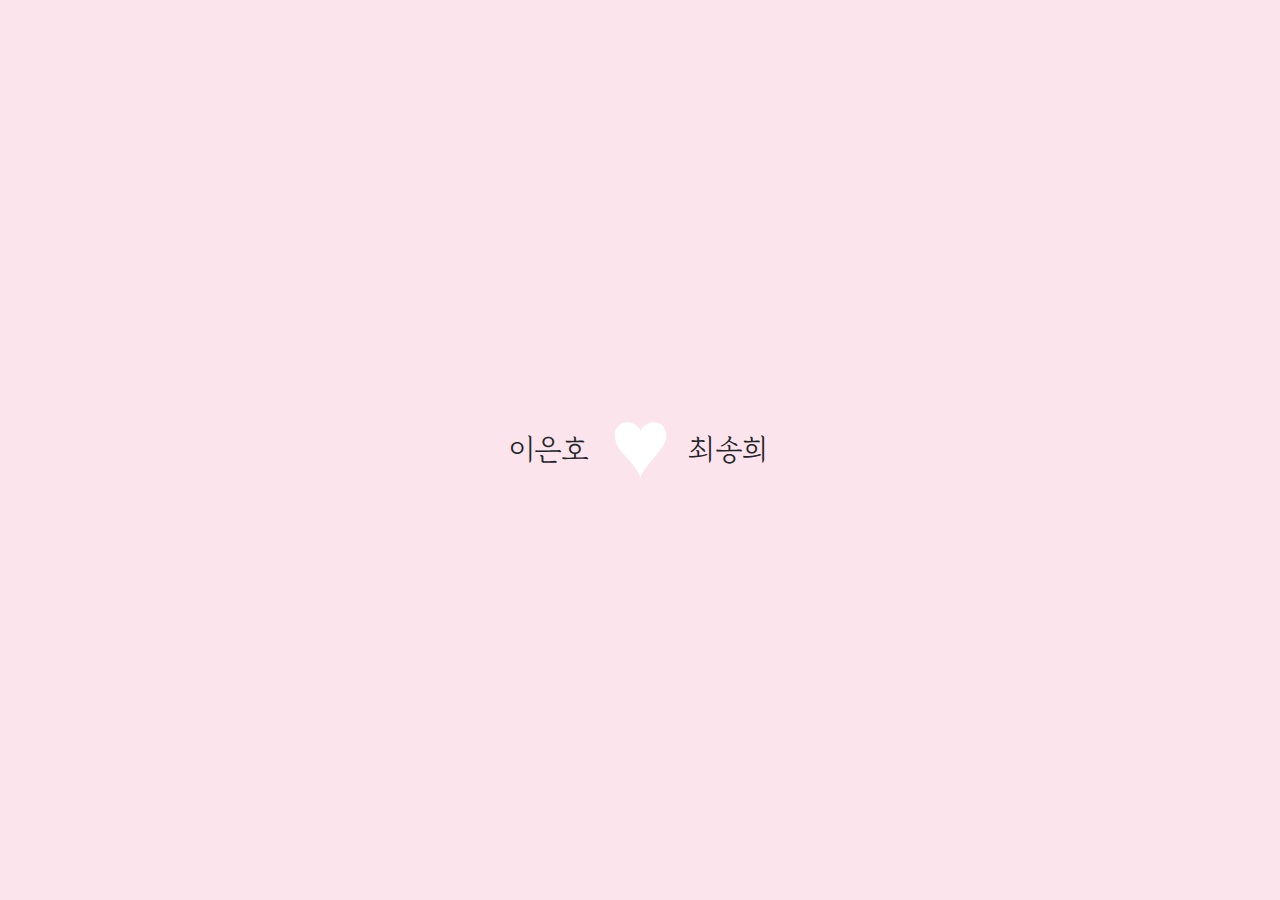
==== commit a920820f: "'intro'" ====
--- a/test.html
+++ b/test.html
@@ -1,263 +1,2370 @@
 <html lang="ko" class="set-ff-gb set-fw-normal set-fs-normal">
-  <head>
-    <title>이은호&최송희 모바일 청첩장</title>
-    <meta charset="UTF-8" />
-    <meta
-      name="viewport"
-      content="width=device-width, initial-scale=1.0, minimum-scale=1.0, user-scalable=0, maximum-scale=1.0, user-scalable=no"
-    />
-
-    <link rel="stylesheet" href="/css/bootstrap.min.css" />
-    <!--기본틀 css-->
-
-    <link rel="stylesheet" href="/css/jquery-ui.css" />
-    <!--ui css-->
-    <link rel="stylesheet" href="https://unpkg.com/aos@2.3.0/dist/aos.css" />
-    <!--스크롤 애니메이션 css-->
-    <link rel="stylesheet" href="/css/owl.carousel.min.css" />
-    <!--버튼 css-->
-    <link rel="stylesheet" href="/css/fancybox.css" />
-    <!--갤러리 박스 css-->
-    <link rel="stylesheet" href="/css/panzoom.css" />
-    <!--사진 줌 css-->
-    <link rel="stylesheet" href="/css/notifIt.css" />
-    <!-- css-->
-    <link rel="stylesheet" href="/css/animate.min.css" />
-
-    <!--메인 css 수정할 것~~~~~~~~~~~~~~~~~~~~~~-->
-    <link rel="stylesheet" href="/css/style.css" />
-    <!--메인 css 수정할 것~~~~~~~~~~~~~~~~~~~~~~-->
-    <link rel="stylesheet" href="css/music.css" />
-    <link rel="stylesheet" href="css/masking.css" />
-
-    <link
-      href="https://webfontworld.github.io/jikji/JGaeguJaengyi.css"
-      rel="stylesheet"
-    />
-
-    <script
-      src="https://code.jquery.com/jquery-3.6.0.min.js"
-      integrity="sha256-/xUj+3OJU5yExlq6GSYGSHk7tPXikynS7ogEvDej/m4="
-      crossorigin="anonymous"
-    ></script>
-    <script
-      src="https://code.jquery.com/ui/1.12.1/jquery-ui.min.js"
-      integrity="sha256-VazP97ZCwtekAsvgPBSUwPFKdrwD3unUfSGVYrahUqU="
-      crossorigin="anonymous"
-    ></script>
-    <script type="text/javascript" src="/js/jquery.form.js"></script>
-
-    <script type="text/javascript" src="/js/popper.min.js"></script>
-
-    <script src="https://unpkg.com/aos@2.3.0/dist/aos.js"></script>
-    <script type="text/javascript" src="/js/owl.carousel.min.js"></script>
-    <script type="text/javascript" src="/js/fancybox.umd.js"></script>
-    <script type="text/javascript" src="/js/masonry.pkgd.min.js"></script>
-    <script
-      type="text/javascript"
-      src="https://openapi.map.naver.com/openapi/v3/maps.js?ncpClientId=iyw0wr4731
+  <html lang="en">
+    <head>
+      <title>이은호&최송희 모바일 청첩장</title>
+      <meta charset="UTF-8" />
+      <meta
+        name="viewport"
+        content="width=device-width, initial-scale=1.0, minimum-scale=1.0, user-scalable=0, maximum-scale=1.0, user-scalable=no"
+      />
+
+      <link rel="stylesheet" href="/css/bootstrap.min.css" />
+      <!--기본틀 css-->
+
+      <link rel="stylesheet" href="/css/jquery-ui.css" />
+      <!--ui css-->
+      <link rel="stylesheet" href="https://unpkg.com/aos@2.3.0/dist/aos.css" />
+      <!--스크롤 애니메이션 css-->
+      <link rel="stylesheet" href="/css/owl.carousel.min.css" />
+      <!--버튼 css-->
+      <link rel="stylesheet" href="/css/fancybox.css" />
+      <!--갤러리 박스 css-->
+      <link rel="stylesheet" href="/css/panzoom.css" />
+      <!--사진 줌 css-->
+      <link rel="stylesheet" href="/css/notifIt.css" />
+      <!-- css-->
+      <link rel="stylesheet" href="/css/animate.min.css" />
+
+      <!--메인 css 수정할 것~~~~~~~~~~~~~~~~~~~~~~-->
+      <link rel="stylesheet" href="/css/style.css" />
+      <!--메인 css 수정할 것~~~~~~~~~~~~~~~~~~~~~~-->
+      <link rel="stylesheet" href="css/music.css" />
+      <link rel="stylesheet" href="css/masking.css" />
+      <link rel="stylesheet" href="css/intro.css" />
+
+      <link
+        href="https://webfontworld.github.io/jikji/JGaeguJaengyi.css"
+        rel="stylesheet"
+      />
+
+      <script
+        src="https://code.jquery.com/jquery-3.6.0.min.js"
+        integrity="sha256-/xUj+3OJU5yExlq6GSYGSHk7tPXikynS7ogEvDej/m4="
+        crossorigin="anonymous"
+      ></script>
+      <script
+        src="https://code.jquery.com/ui/1.12.1/jquery-ui.min.js"
+        integrity="sha256-VazP97ZCwtekAsvgPBSUwPFKdrwD3unUfSGVYrahUqU="
+        crossorigin="anonymous"
+      ></script>
+      <script type="text/javascript" src="/js/jquery.form.js"></script>
+
+      <script type="text/javascript" src="/js/popper.min.js"></script>
+
+      <script src="https://unpkg.com/aos@2.3.0/dist/aos.js"></script>
+      <script type="text/javascript" src="/js/owl.carousel.min.js"></script>
+      <script type="text/javascript" src="/js/fancybox.umd.js"></script>
+      <script type="text/javascript" src="/js/masonry.pkgd.min.js"></script>
+      <script
+        type="text/javascript"
+        src="https://openapi.map.naver.com/openapi/v3/maps.js?ncpClientId=iyw0wr4731
   "
-    ></script>
-    <script
-      type="text/javascript"
-      src="/js/jquery.rwdImageMaps.min.js"
-    ></script>
-    <script src="https://unpkg.com/imagesloaded@5/imagesloaded.pkgd.min.js"></script>
-    <script type="text/javascript" src="/js/bootstrap.js"></script>
-    <script type="text/javascript" src="/js/notifIt.js"></script>
-    <script type="text/javascript" src="/js/clipboard.min.js"></script>
-    <script src="/js/moment.min.js"></script>
-
-    <script>
-      let DOMAIN = "";
-      let IS_CARD = true;
-      $(document).ready(function () {
-        $(document).on("contextmenu dragstart selectstart", function (e) {
-          return false;
+      ></script>
+      <script
+        type="text/javascript"
+        src="/js/jquery.rwdImageMaps.min.js"
+      ></script>
+      <script src="https://unpkg.com/imagesloaded@5/imagesloaded.pkgd.min.js"></script>
+      <script type="text/javascript" src="/js/bootstrap.js"></script>
+      <script type="text/javascript" src="/js/notifIt.js"></script>
+      <script type="text/javascript" src="/js/clipboard.min.js"></script>
+      <script src="/js/moment.min.js"></script>
+
+      <script>
+        let DOMAIN = "";
+        let IS_CARD = true;
+        $(document).ready(function () {
+          $(document).on("contextmenu dragstart selectstart", function (e) {
+            return false;
+          });
         });
-      });
-    </script>
-  </head>
-  <body
-    data-aos-easing="ease"
-    data-aos-duration="1200"
-    data-aos-delay="0"
-    class="wedding1"
-  >
-    <div class="cardwrapper">
-      <div class="container">
-        <div
-          style="
-            display: flex;
-            flex-wrap: nowrap;
-            flex-direction: row;
-            align-items: center;
-            justify-content: flex-end;
-          "
-          class="new-pt-30"
-        >
-          <div class="music-player">
-            <audio id="audio" src="/assets/music/bgm.mp3" autoplay></audio>
-            <button id="play-pause-btn" class="pause"></button>
-          </div>
-          <script src="js/music.js"></script>
-        </div>
-        <!-- 상단 신랑/신부 정보:s -->
-        <div
-          class="unit-item unit-main aos-init new-pt-60 new-pb-0"
-          data-aos="zoom-out"
-        >
-          <div class="d-flex pb-cont-10 aos-init new-pb-20">
-            <div class="d-flex flex-1"></div>
-            <div class="d-flex align-items-center justify-content-center">
-              <span class="ff-gb-r fpt-24 ls-30 fc-pink1">이은호</span>
+      </script>
+    </head>
+    <body
+      data-aos-easing="ease"
+      data-aos-duration="1200"
+      data-aos-delay="0"
+      class="wedding1"
+    >
+      <div class="intro-container ff-gb-r fpt-36">
+        이은호
+        <div class="heart">♥</div>
+        <span style="padding-right: 100px"></span>
+        최송희
+      </div>
+
+      <div class="wedding-card" style="display: none">
+        <div class="cardwrapper">
+          <div class="container px-0">
+            <div
+              style="
+                display: flex;
+                flex-wrap: nowrap;
+                flex-direction: row;
+                align-items: center;
+                justify-content: flex-end;
+              "
+              class="new-pt-30"
+            >
+              <div class="music-player">
+                <audio id="audio" src="/assets/music/bgm.mp3" autoplay></audio>
+                <button id="play-pause-btn" class="pause"></button>
+              </div>
+              <script src="js/music.js"></script>
             </div>
-            <div class="d-flex flex-1"></div>
+
+            <!-- 상단 신랑/신부 정보:s -->
             <div
-              class="d-flex flex-column align-items-center justify-content-center"
+              class="unit-item unit-main aos-init new-pt-60 new-pb-0"
+              data-aos="zoom-out"
             >
-              <div class="ff-gb-r fpt-36 ls-45 fc-pink1">07</div>
+              <div class="d-flex pb-cont-10 aos-init new-pb-20">
+                <div class="d-flex flex-1"></div>
+                <div class="d-flex align-items-center justify-content-center">
+                  <span class="ff-gb-r fpt-24 ls-30 fc-pink1">이은호</span>
+                </div>
+                <div class="d-flex flex-1"></div>
+                <div
+                  class="d-flex flex-column align-items-center justify-content-center"
+                >
+                  <div class="ff-gb-r fpt-36 ls-45 fc-pink1">07</div>
+                  <div
+                    style="
+                      width: 3.625rem;
+                      height: 0.063rem;
+                      margin: 0.125rem 0 0.313rem;
+                      background-color: #d97d83;
+                    "
+                  ></div>
+                  <div class="ff-gb-r fpt-36 ls-45 fc-pink1">06</div>
+                </div>
+                <div class="d-flex flex-1"></div>
+                <div class="d-flex align-items-center justify-content-center">
+                  <span class="ff-gb-r fpt-24 ls-30 fc-pink1">최송희</span>
+                </div>
+                <div class="d-flex flex-1"></div>
+              </div>
+              <div class="position-relative overflow-hidden" style="scale: 80%">
+                <link rel="stylesheet" href="/css/blossom.css" />
+                <div class="cherry_blossom">
+                  <img
+                    src="./assets/sample/main.jpg"
+                    alt=""
+                    class="img-fluid target alpha-target"
+                  />
+                </div>
+              </div>
+
+              <div class="ff-gb-r fpt-22 fc-grey1 ls-30 lh-30">
+                2024년 7월 6일 토요일 오후 5시<span
+                  ><br /><b>아펠가모 선릉</b></span
+                >
+              </div>
+            </div>
+            <!-- 상단 신랑/신부 정보:e -->
+            <!-- 2 -->
+
+            <!-- 인사말:s -->
+            <div
+              class="unit-item greetings-text aos-init new-pt-120 new-pb-0"
+              data-aos="fade-up"
+            >
+              <div class="ff-gb-r fc-pink1">
+                <div class="pt-cont-50 new-pt-60">
+                  <img
+                    src="/assets/icon/flower1.png"
+                    alt="꽃 이미지"
+                    style="width: 1.375rem"
+                    class="aos-init"
+                  />
+                </div>
+                <div class="fs-12 fc-pink1-80 pt-cont-15 ls-500">
+                  invitation
+                </div>
+                <h2 class="fpt-24 ls-300 pt-cont-15 new-pt-30">초대합니다</h2>
+              </div>
               <div
-                style="
-                  width: 3.625rem;
-                  height: 0.063rem;
-                  margin: 0.125rem 0 0.313rem;
-                  background-color: #d97d83;
-                "
-              ></div>
-              <div class="ff-gb-r fpt-36 ls-45 fc-pink1">06</div>
+                class="pt-cont-50 px-cont-25 ff-gb-r fpt-20 ls-30 lhpt-40 fc-grey16 text-break new-pt-60"
+              >
+                서로의 이름을 부르는 것 만으로도<br />
+                사랑의 깊이를 확인할 수 있는<br />
+                저희 두 사람이<br />
+                소중한 결혼식을 올리게 되었습니다.<br />
+                평생 서로 귀하게 여기며<br />
+                첫 마음 그대로 존중하고<br />
+                배려하며 살겠습니다.<br />
+                오로지 믿음과 사랑을 약속하는 날<br />
+                오셔서 축복해 주시면 더없는<br />
+                기쁨으로 간직하겠습니다.
+              </div>
+
+              <div class="pt-cont-50 new-pt-30">
+                <img
+                  src="./assets/sample/1660051484513-25.jpg"
+                  alt=""
+                  class="img-fluid"
+                />
+              </div>
+
+              <div
+                class="pt-cont-50 ff-gb-r fpt-22 ls-30 lh-30 fc-grey16 new-pt-60"
+              >
+                이기승 <span class="greeting-go-text">·</span> 이옥분의 아들
+                은호<br />
+
+                최용환 <span class="greeting-go-text">·</span> 양화선의 딸 송희
+              </div>
             </div>
-            <div class="d-flex flex-1"></div>
-            <div class="d-flex align-items-center justify-content-center">
-              <span class="ff-gb-r fpt-24 ls-30 fc-pink1">최송희</span>
+            <!-- 인사말:e -->
+
+            <!-- 갤러리:s -->
+            <div
+              class="unit-item new-pt-120 new-pb-0 aos-init"
+              data-aos="fade-up"
+            >
+              <div class="ff-gb-r fc-pink1">
+                <div class="pt-cont-50 new-pt-60">
+                  <img
+                    src="/assets/icon/flower1.png"
+                    alt="꽃 이미지"
+                    style="width: 1.375rem"
+                  />
+                </div>
+                <div class="fs-12 fc-pink1-80 pt-cont-15 ls-500">Gallery</div>
+                <h2 class="fpt-24 ls-300 pt-cont-15 new-pt-30">사진첩</h2>
+              </div>
+              <div class="pt-cont-50 px-2 new-pt-60">
+                <div>
+                  <div>
+                    <div class="owl-carousel owl-theme owl-loaded owl-drag">
+                      <div class="owl-stage-outer">
+                        <div
+                          class="owl-stage"
+                          style="
+                            width: 990px;
+                            transform: translate3d(0px, 0px, 0px);
+                            transition: all 0s ease 0s;
+                          "
+                        >
+                          <div class="owl-item active" style="width: 414px">
+                            <div class="item" data-src="assets/sample/main.jpg">
+                              <img
+                                class="fit-img owl-lazy"
+                                data-src="assets/sample/main.jpg"
+                                src="/assets/sample/main.jpg"
+                                style="opacity: 1"
+                              />
+                            </div>
+                          </div>
+                          <div class="owl-item" style="width: 414px">
+                            <div class="item" data-src="assets/sample/1.jpg">
+                              <img
+                                class="fit-img owl-lazy"
+                                data-src="assets/sample/1.jpg"
+                              />
+                            </div>
+                          </div>
+                          <div class="owl-item" style="width: 414px">
+                            <div class="item" data-src="assets/sample/2.jpg">
+                              <img
+                                class="fit-img owl-lazy"
+                                data-src="assets/sample/2.jpg"
+                              />
+                            </div>
+                          </div>
+                          <div class="owl-item" style="width: 414px">
+                            <div class="item" data-src="assets/sample/3.jpg">
+                              <img
+                                class="fit-img owl-lazy"
+                                data-src="assets/sample/3.jpg"
+                              />
+                            </div>
+                          </div>
+                          <div class="owl-item" style="width: 414px">
+                            <div class="item" data-src="assets/sample/4.jpg">
+                              <img
+                                class="fit-img owl-lazy"
+                                data-src="assets/sample/4.jpg"
+                              />
+                            </div>
+                          </div>
+                          <div class="owl-item" style="width: 414px">
+                            <div class="item" data-src="assets/sample/5.jpg">
+                              <img
+                                class="fit-img owl-lazy"
+                                data-src="assets/sample/5.jpg"
+                              />
+                            </div>
+                          </div>
+                          <div class="owl-item" style="width: 414px">
+                            <div class="item" data-src="assets/sample/6.jpg">
+                              <img
+                                class="fit-img owl-lazy"
+                                data-src="assets/sample/6.jpg"
+                              />
+                            </div>
+                          </div>
+                          <div class="owl-item" style="width: 414px">
+                            <div class="item" data-src="assets/sample/7.jpg">
+                              <img
+                                class="fit-img owl-lazy"
+                                data-src="assets/sample/7.jpg"
+                              />
+                            </div>
+                          </div>
+                          <div class="owl-item" style="width: 414px">
+                            <div class="item" data-src="assets/sample/8.jpg">
+                              <img
+                                class="fit-img owl-lazy"
+                                data-src="assets/sample/8.jpg"
+                              />
+                            </div>
+                          </div>
+                          <div class="owl-item" style="width: 414px">
+                            <div class="item" data-src="assets/sample/9.jpg">
+                              <img
+                                class="fit-img owl-lazy"
+                                data-src="assets/sample/9.jpg"
+                              />
+                            </div>
+                          </div>
+                          <div class="owl-item" style="width: 414px">
+                            <div class="item" data-src="assets/sample/10.jpg">
+                              <img
+                                class="fit-img owl-lazy"
+                                data-src="assets/sample/10.jpg"
+                              />
+                            </div>
+                          </div>
+                        </div>
+                      </div>
+                      <div class="owl-nav">
+                        <button
+                          type="button"
+                          role="presentation"
+                          class="btn-prev-gallery disabled"
+                        ></button
+                        ><button
+                          type="button"
+                          role="presentation"
+                          class="btn-next-gallery"
+                        ></button>
+                      </div>
+                    </div>
+                  </div>
+                </div>
+              </div>
             </div>
-            <div class="d-flex flex-1"></div>
-          </div>
-          <div class="position-relative overflow-hidden" style="scale: 80%">
-            <link rel="stylesheet" href="/css/blossom.css" />
-            <div class="cherry_blossom">
-              <img
-                src="./assets/sample/main.jpg"
-                alt=""
-                class="img-fluid target alpha-target"
-              />
+            <!-- 갤러리:e -->
+
+            <!-- 캘린더:s -->
+            <div
+              class="unit-item aos-init new-pt-120 new-pb-0 calendar-item"
+              data-aos="fade-up"
+            >
+              <div data-aos="fade-up" class="ff-gb-r aos-init">
+                <div class="ff-gb-r fc-pink1">
+                  <div class="pt-cont-50 new-pt-60">
+                    <img
+                      src="/assets/icon/flower1.png"
+                      alt="꽃 이미지"
+                      style="width: 1.375rem"
+                    />
+                  </div>
+                  <div class="fs-12 fc-pink1-80 pt-cont-15 ls-500">
+                    Calender
+                  </div>
+                  <h2 class="fpt-24 ls-300 pt-cont-15 new-pt-30">
+                    2024년 7월 6일 오후 5시
+                  </h2>
+                </div>
+              </div>
+              <div
+                data-aos="fade-up"
+                class="mt-cont-20 pt-cont-20 mx-cont-25 calendar-card new-mt-30 new-pt-0 new-pb-60 aos-init"
+              >
+                <div
+                  class="d-flex flex-column align-items-center justify-content-center new-pt-30"
+                >
+                  <div data-aos="fade-up" class="row-calendar aos-init">
+                    <div class="p-calendar ff-gb-r fpt-20 fc-pink1">일</div>
+                    <div class="p-calendar ff-gb-r fpt-20 fc-grey1">월</div>
+                    <div class="p-calendar ff-gb-r fpt-20 fc-grey1">화</div>
+                    <div class="p-calendar ff-gb-r fpt-20 fc-grey1">수</div>
+                    <div class="p-calendar ff-gb-r fpt-20 fc-grey1">목</div>
+                    <div class="p-calendar ff-gb-r fpt-20 fc-grey1">금</div>
+                    <div class="p-calendar ff-gb-r fpt-20 fc-pink1">토</div>
+                  </div>
+
+                  <div data-aos="fade-up" class="row-calendar aos-init">
+                    <div class="p-calendar ff-gb-r fpt-20 fc-grey1"></div>
+
+                    <div class="p-calendar ff-gb-r fpt-20 fc-grey1">1</div>
+
+                    <div class="p-calendar ff-gb-r fpt-20 fc-grey1">2</div>
+
+                    <div class="p-calendar ff-nm fpt-20 black">3</div>
+
+                    <div class="p-calendar ff-nm fpt-20 black">4</div>
+
+                    <div class="p-calendar ff-nm fpt-20 black">5</div>
+
+                    <div
+                      class="p-calendar ff-nm fpt-20 blue"
+                      style="
+                        color: white;
+                        border-radius: 45px;
+                        background-position: center;
+                        background: #f99393;
+                      "
+                    >
+                      6
+                    </div>
+                  </div>
+
+                  <div data-aos="fade-up" class="row-calendar aos-init">
+                    <div class="p-calendar ff-nm fpt-20 holy">7</div>
+
+                    <div class="p-calendar ff-nm fpt-20 black">8</div>
+
+                    <div class="p-calendar ff-nm fpt-20 black">9</div>
+
+                    <div class="p-calendar ff-nm fpt-20 black">10</div>
+
+                    <div class="p-calendar ff-nm fpt-20 black">11</div>
+
+                    <div class="p-calendar ff-nm fpt-20 black">12</div>
+
+                    <div class="p-calendar ff-nm fpt-20 blue">13</div>
+                  </div>
+
+                  <div data-aos="fade-up" class="row-calendar aos-init">
+                    <div class="p-calendar ff-nm fpt-20 holy">14</div>
+
+                    <div class="p-calendar ff-nm fpt-20 black">15</div>
+
+                    <div class="p-calendar ff-nm fpt-20 black">16</div>
+
+                    <div class="p-calendar ff-nm fpt-20 black">17</div>
+
+                    <div class="p-calendar ff-nm fpt-20 black">18</div>
+
+                    <div class="p-calendar ff-nm fpt-20 black">19</div>
+
+                    <div class="p-calendar ff-nm fpt-20 blue">20</div>
+                  </div>
+
+                  <div data-aos="fade-up" class="row-calendar aos-init">
+                    <div class="p-calendar ff-nm fpt-20 holy">21</div>
+
+                    <div class="p-calendar ff-nm fpt-20 black">22</div>
+
+                    <div class="p-calendar ff-nm fpt-20 black">23</div>
+
+                    <div class="p-calendar ff-nm fpt-20 black">24</div>
+
+                    <div class="p-calendar ff-nm fpt-20 black">25</div>
+
+                    <div class="p-calendar ff-nm fpt-20 black">26</div>
+
+                    <div class="p-calendar ff-nm fpt-20 blue">27</div>
+                  </div>
+
+                  <div data-aos="fade-up" class="row-calendar aos-init">
+                    <div class="p-calendar ff-nm fpt-20 holy">28</div>
+
+                    <div class="p-calendar ff-nm fpt-20 black">29</div>
+
+                    <div class="p-calendar ff-nm fpt-20 black">30</div>
+
+                    <div class="p-calendar ff-nm fpt-20 black">31</div>
+
+                    <div class="p-calendar ff-nm fpt-20 black"></div>
+
+                    <div class="p-calendar ff-nm fpt-20 black"></div>
+
+                    <div class="p-calendar ff-gb-r fpt-20 fc-grey1"></div>
+                  </div>
+                </div>
+              </div>
             </div>
-          </div>
-
-          <div class="ff-gb-r fpt-22 fc-grey1 ls-30 lh-30">
-            2024년 7월 6일 토요일 오후 5시<span
-              ><br /><b>아펠가모 선릉</b></span
+
+            <!-- 캘린더:e -->
+
+            <!-- 오시는길:s -->
+            <div
+              class="unit-item way-to-come aos-init new-pt-120 new-pb-0"
+              data-aos="fade-up"
             >
+              <div class="ff-gb-r fc-pink1">
+                <div class="pt-cont-50 new-pt-60">
+                  <img
+                    src="/assets/icon/flower1.png"
+                    alt="꽃 이미지"
+                    style="width: 1.375rem"
+                  />
+                </div>
+                <div class="fs-12 fc-pink1-80 pt-cont-15 ls-500">Location</div>
+                <h2 class="fpt-24 ls-300 pt-cont-15 new-pt-30">오시는 길</h2>
+              </div>
+              <div
+                data-aos="fade-up"
+                class="ff-gb-r fpt-20 fc-grey16 lhpt-30 ls-30 pb-cont-25 new-pt-30 new-pb-0 aos-init"
+              >
+                <span
+                  >서울특별시 강남구 테헤란로 322
+                  <a
+                    href="javascript:;"
+                    data-clipboard-text="서울특별시 강남구 테헤란로 322"
+                    class="btn-copy-el btn-copy-accord btn-addr-copy btn-round btn-copy"
+                    style="border-radius: 15px; padding: 4px 4px"
+                    >복사하기</a
+                  ><br />
+                  한신인터밸리24 빌딩 4층<br /></span
+                ><b>아펠가모 선릉</b><br />
+                <div class="ff-gb-r mb-cont-25 new-pt-30 new-mb-0 new-pb-0">
+                  <a
+                    href="tel:0221830230"
+                    class="btn-theme-line w-full mt-cont-15"
+                    style="width: 120px; border-width: 1.5px; margin: 0"
+                    ><u>안내 전화</u></a
+                  >
+                </div>
+              </div>
+
+              <div data-aos="fade-up" class="new-pt-30 map-location aos-init">
+                <div style="height: 300px">
+                  <div
+                    id="_naverMap"
+                    style="
+                      height: 100%;
+                      position: relative;
+                      overflow: hidden;
+                      background: rgb(248, 249, 250);
+                    "
+                    tabindex="0"
+                  >
+                    <div
+                      style="
+                        position: absolute;
+                        display: block;
+                        margin: 0px;
+                        padding: 0px;
+                        border: 0px none;
+                        border-radius: 30px;
+                        top: 0px;
+                        left: 0px;
+                        overflow: visible;
+                        width: 100%;
+                        height: 100%;
+                        -webkit-tap-highlight-color: rgba(0, 0, 0, 0);
+                        z-index: 0;
+                        cursor: url('https://ssl.pstatic.net/static/maps/mantle/1x/openhand.cur'),
+                          default;
+                      "
+                    >
+                      <div
+                        style="
+                          position: absolute;
+                          display: block;
+                          margin: 0px;
+                          padding: 0px;
+                          border: 0px none;
+                          top: 0px;
+                          left: 0px;
+                          overflow: visible;
+                          width: 100%;
+                          height: 100%;
+                          -webkit-tap-highlight-color: rgba(0, 0, 0, 0);
+                          z-index: 0;
+                        "
+                      >
+                        <div
+                          style="
+                            overflow: visible;
+                            width: 100%;
+                            height: 0px;
+                            position: absolute;
+                            display: block;
+                            margin: 0px;
+                            padding: 0px;
+                            border: 0px none;
+                            top: 0px;
+                            left: 0px;
+                            z-index: 1;
+                          "
+                        >
+                          <div
+                            style="
+                              overflow: visible;
+                              width: 100%;
+                              height: 0px;
+                              position: absolute;
+                              display: none;
+                              margin: 0px;
+                              padding: 0px;
+                              border: 0px none;
+                              top: 0px;
+                              left: 0px;
+                              z-index: 0;
+                              user-select: none;
+                            "
+                          ></div>
+                          <div
+                            style="
+                              overflow: visible;
+                              width: 100%;
+                              height: 0px;
+                              position: absolute;
+                              display: block;
+                              margin: 0px;
+                              padding: 0px;
+                              border: 0px none;
+                              top: 0px;
+                              left: 0px;
+                              z-index: 1;
+                              user-select: none;
+                            "
+                          >
+                            <div
+                              style="
+                                position: absolute;
+                                top: 0px;
+                                left: 0px;
+                                z-index: 0;
+                                margin: 0px;
+                                padding: 0px;
+                                border: 0px solid transparent;
+
+                                display: block;
+                                width: 0px;
+                                height: 0px;
+                                overflow: visible;
+                                box-sizing: content-box !important;
+                              "
+                            >
+                              <div
+                                draggable="false"
+                                unselectable="on"
+                                style="
+                                  position: absolute;
+                                  top: -273px;
+                                  left: 106px;
+                                  z-index: 0;
+                                  margin: 0px;
+                                  padding: 0px;
+                                  border: 0px solid transparent;
+                                  user-select: none;
+                                  -webkit-user-drag: none;
+                                  box-sizing: content-box !important;
+                                  opacity: 1;
+                                  width: 256px;
+                                  height: 256px;
+                                "
+                              >
+                                <img
+                                  draggable="false"
+                                  unselectable="on"
+                                  alt=""
+                                  crossorigin="anonymous"
+                                  width="256"
+                                  height="256"
+                                  src="https://nrbe.pstatic.net/styles/basic/1706838157/15/27940/12723.png?mt=bg.ol.sw.ar.lko"
+                                  style="
+                                    margin: 0px;
+                                    padding: 0px;
+                                    border: 0px solid transparent;
+                                    display: block;
+                                    user-select: none;
+                                    -webkit-user-drag: none;
+                                    box-sizing: content-box !important;
+                                    max-width: none !important;
+                                    max-height: none !important;
+                                    min-width: 0px !important;
+                                    min-height: 0px !important;
+                                    opacity: 1;
+                                    position: absolute;
+                                    left: 0px;
+                                    top: 0px;
+                                    z-index: 0;
+                                    width: 256px;
+                                    height: 256px;
+                                  "
+                                />
+                              </div>
+                              <div
+                                draggable="false"
+                                unselectable="on"
+                                style="
+                                  position: absolute;
+                                  top: 239px;
+                                  left: -150px;
+                                  z-index: 0;
+                                  margin: 0px;
+                                  padding: 0px;
+                                  border: 0px solid transparent;
+                                  user-select: none;
+                                  -webkit-user-drag: none;
+                                  box-sizing: content-box !important;
+                                  opacity: 1;
+                                  width: 256px;
+                                  height: 256px;
+                                "
+                              >
+                                <img
+                                  draggable="false"
+                                  unselectable="on"
+                                  alt=""
+                                  crossorigin="anonymous"
+                                  width="256"
+                                  height="256"
+                                  src="https://nrbe.pstatic.net/styles/basic/1706838157/15/27939/12725.png?mt=bg.ol.sw.ar.lko"
+                                  style="
+                                    margin: 0px;
+                                    padding: 0px;
+                                    border: 0px solid transparent;
+                                    display: block;
+                                    user-select: none;
+                                    -webkit-user-drag: none;
+                                    box-sizing: content-box !important;
+                                    max-width: none !important;
+                                    max-height: none !important;
+                                    min-width: 0px !important;
+                                    min-height: 0px !important;
+                                    opacity: 1;
+                                    position: absolute;
+                                    left: 0px;
+                                    top: 0px;
+                                    z-index: 0;
+                                    width: 256px;
+                                    height: 256px;
+                                  "
+                                />
+                              </div>
+                              <div
+                                draggable="false"
+                                unselectable="on"
+                                style="
+                                  position: absolute;
+                                  top: -17px;
+                                  left: 106px;
+                                  z-index: 0;
+                                  margin: 0px;
+                                  padding: 0px;
+                                  border: 0px solid transparent;
+                                  user-select: none;
+                                  -webkit-user-drag: none;
+                                  box-sizing: content-box !important;
+                                  opacity: 1;
+                                  width: 256px;
+                                  height: 256px;
+                                "
+                              >
+                                <img
+                                  draggable="false"
+                                  unselectable="on"
+                                  alt=""
+                                  crossorigin="anonymous"
+                                  width="256"
+                                  height="256"
+                                  src="https://nrbe.pstatic.net/styles/basic/1706838157/15/27940/12724.png?mt=bg.ol.sw.ar.lko"
+                                  style="
+                                    margin: 0px;
+                                    padding: 0px;
+                                    border: 0px solid transparent;
+                                    display: block;
+                                    user-select: none;
+                                    -webkit-user-drag: none;
+                                    box-sizing: content-box !important;
+                                    max-width: none !important;
+                                    max-height: none !important;
+                                    min-width: 0px !important;
+                                    min-height: 0px !important;
+                                    opacity: 1;
+                                    position: absolute;
+                                    left: 0px;
+                                    top: 0px;
+                                    z-index: 0;
+                                    width: 256px;
+                                    height: 256px;
+                                  "
+                                />
+                              </div>
+                              <div
+                                draggable="false"
+                                unselectable="on"
+                                style="
+                                  position: absolute;
+                                  top: -17px;
+                                  left: -150px;
+                                  z-index: 0;
+                                  margin: 0px;
+                                  padding: 0px;
+                                  border: 0px solid transparent;
+                                  user-select: none;
+                                  -webkit-user-drag: none;
+                                  box-sizing: content-box !important;
+                                  opacity: 1;
+                                  width: 256px;
+                                  height: 256px;
+                                "
+                              >
+                                <img
+                                  draggable="false"
+                                  unselectable="on"
+                                  alt=""
+                                  crossorigin="anonymous"
+                                  width="256"
+                                  height="256"
+                                  src="https://nrbe.pstatic.net/styles/basic/1706838157/15/27939/12724.png?mt=bg.ol.sw.ar.lko"
+                                  style="
+                                    margin: 0px;
+                                    padding: 0px;
+                                    border: 0px solid transparent;
+                                    display: block;
+                                    user-select: none;
+                                    -webkit-user-drag: none;
+                                    box-sizing: content-box !important;
+                                    max-width: none !important;
+                                    max-height: none !important;
+                                    min-width: 0px !important;
+                                    min-height: 0px !important;
+                                    opacity: 1;
+                                    position: absolute;
+                                    left: 0px;
+                                    top: 0px;
+                                    z-index: 0;
+                                    width: 256px;
+                                    height: 256px;
+                                  "
+                                />
+                              </div>
+                              <div
+                                draggable="false"
+                                unselectable="on"
+                                style="
+                                  position: absolute;
+                                  top: 239px;
+                                  left: 106px;
+                                  z-index: 0;
+                                  margin: 0px;
+                                  padding: 0px;
+                                  border: 0px solid transparent;
+                                  user-select: none;
+                                  -webkit-user-drag: none;
+                                  box-sizing: content-box !important;
+                                  opacity: 1;
+                                  width: 256px;
+                                  height: 256px;
+                                "
+                              >
+                                <img
+                                  draggable="false"
+                                  unselectable="on"
+                                  alt=""
+                                  crossorigin="anonymous"
+                                  width="256"
+                                  height="256"
+                                  src="https://nrbe.pstatic.net/styles/basic/1706838157/15/27940/12725.png?mt=bg.ol.sw.ar.lko"
+                                  style="
+                                    margin: 0px;
+                                    padding: 0px;
+                                    border: 0px solid transparent;
+                                    display: block;
+                                    user-select: none;
+                                    -webkit-user-drag: none;
+                                    box-sizing: content-box !important;
+                                    max-width: none !important;
+                                    max-height: none !important;
+                                    min-width: 0px !important;
+                                    min-height: 0px !important;
+                                    opacity: 1;
+                                    position: absolute;
+                                    left: 0px;
+                                    top: 0px;
+                                    z-index: 0;
+                                    width: 256px;
+                                    height: 256px;
+                                  "
+                                />
+                              </div>
+                              <div
+                                draggable="false"
+                                unselectable="on"
+                                style="
+                                  position: absolute;
+                                  top: -273px;
+                                  left: -150px;
+                                  z-index: 0;
+                                  margin: 0px;
+                                  padding: 0px;
+                                  border: 0px solid transparent;
+                                  user-select: none;
+                                  -webkit-user-drag: none;
+                                  box-sizing: content-box !important;
+                                  opacity: 1;
+                                  width: 256px;
+                                  height: 256px;
+                                "
+                              >
+                                <img
+                                  draggable="false"
+                                  unselectable="on"
+                                  alt=""
+                                  crossorigin="anonymous"
+                                  width="256"
+                                  height="256"
+                                  src="https://nrbe.pstatic.net/styles/basic/1706838157/15/27939/12723.png?mt=bg.ol.sw.ar.lko"
+                                  style="
+                                    margin: 0px;
+                                    padding: 0px;
+                                    border: 0px solid transparent;
+                                    display: block;
+                                    user-select: none;
+                                    -webkit-user-drag: none;
+                                    box-sizing: content-box !important;
+                                    max-width: none !important;
+                                    max-height: none !important;
+                                    min-width: 0px !important;
+                                    min-height: 0px !important;
+                                    opacity: 1;
+                                    position: absolute;
+                                    left: 0px;
+                                    top: 0px;
+                                    z-index: 0;
+                                    width: 256px;
+                                    height: 256px;
+                                  "
+                                />
+                              </div>
+                              <div
+                                draggable="false"
+                                unselectable="on"
+                                style="
+                                  position: absolute;
+                                  top: -273px;
+                                  left: 362px;
+                                  z-index: 0;
+                                  margin: 0px;
+                                  padding: 0px;
+                                  border: 0px solid transparent;
+                                  user-select: none;
+                                  -webkit-user-drag: none;
+                                  box-sizing: content-box !important;
+                                  opacity: 1;
+                                  width: 256px;
+                                  height: 256px;
+                                "
+                              >
+                                <img
+                                  draggable="false"
+                                  unselectable="on"
+                                  alt=""
+                                  crossorigin="anonymous"
+                                  width="256"
+                                  height="256"
+                                  src="https://nrbe.pstatic.net/styles/basic/1706838157/15/27941/12723.png?mt=bg.ol.sw.ar.lko"
+                                  style="
+                                    margin: 0px;
+                                    padding: 0px;
+                                    border: 0px solid transparent;
+                                    display: block;
+                                    user-select: none;
+                                    -webkit-user-drag: none;
+                                    box-sizing: content-box !important;
+                                    max-width: none !important;
+                                    max-height: none !important;
+                                    min-width: 0px !important;
+                                    min-height: 0px !important;
+                                    opacity: 1;
+                                    position: absolute;
+                                    left: 0px;
+                                    top: 0px;
+                                    z-index: 0;
+                                    width: 256px;
+                                    height: 256px;
+                                  "
+                                />
+                              </div>
+                              <div
+                                draggable="false"
+                                unselectable="on"
+                                style="
+                                  position: absolute;
+                                  top: -17px;
+                                  left: 362px;
+                                  z-index: 0;
+                                  margin: 0px;
+                                  padding: 0px;
+                                  border: 0px solid transparent;
+                                  user-select: none;
+                                  -webkit-user-drag: none;
+                                  box-sizing: content-box !important;
+                                  opacity: 1;
+                                  width: 256px;
+                                  height: 256px;
+                                "
+                              >
+                                <img
+                                  draggable="false"
+                                  unselectable="on"
+                                  alt=""
+                                  crossorigin="anonymous"
+                                  width="256"
+                                  height="256"
+                                  src="https://nrbe.pstatic.net/styles/basic/1706838157/15/27941/12724.png?mt=bg.ol.sw.ar.lko"
+                                  style="
+                                    margin: 0px;
+                                    padding: 0px;
+                                    border: 0px solid transparent;
+                                    display: block;
+                                    user-select: none;
+                                    -webkit-user-drag: none;
+                                    box-sizing: content-box !important;
+                                    max-width: none !important;
+                                    max-height: none !important;
+                                    min-width: 0px !important;
+                                    min-height: 0px !important;
+                                    opacity: 1;
+                                    position: absolute;
+                                    left: 0px;
+                                    top: 0px;
+                                    z-index: 0;
+                                    width: 256px;
+                                    height: 256px;
+                                  "
+                                />
+                              </div>
+                              <div
+                                draggable="false"
+                                unselectable="on"
+                                style="
+                                  position: absolute;
+                                  top: 239px;
+                                  left: 362px;
+                                  z-index: 0;
+                                  margin: 0px;
+                                  padding: 0px;
+                                  border: 0px solid transparent;
+                                  user-select: none;
+                                  -webkit-user-drag: none;
+                                  box-sizing: content-box !important;
+                                  opacity: 1;
+                                  width: 256px;
+                                  height: 256px;
+                                "
+                              >
+                                <img
+                                  draggable="false"
+                                  unselectable="on"
+                                  alt=""
+                                  crossorigin="anonymous"
+                                  width="256"
+                                  height="256"
+                                  src="https://nrbe.pstatic.net/styles/basic/1706838157/15/27941/12725.png?mt=bg.ol.sw.ar.lko"
+                                  style="
+                                    margin: 0px;
+                                    padding: 0px;
+                                    border: 0px solid transparent;
+                                    display: block;
+                                    user-select: none;
+                                    -webkit-user-drag: none;
+                                    box-sizing: content-box !important;
+                                    max-width: none !important;
+                                    max-height: none !important;
+                                    min-width: 0px !important;
+                                    min-height: 0px !important;
+                                    opacity: 1;
+                                    position: absolute;
+                                    left: 0px;
+                                    top: 0px;
+                                    z-index: 0;
+                                    width: 256px;
+                                    height: 256px;
+                                  "
+                                />
+                              </div>
+                            </div>
+                          </div>
+                          <div
+                            style="
+                              overflow: visible;
+                              width: 100%;
+                              height: 0px;
+                              position: absolute;
+                              display: block;
+                              margin: 0px;
+                              padding: 0px;
+                              border: 0px none;
+                              top: 0px;
+                              left: 0px;
+                              z-index: 100;
+                            "
+                          >
+                            <div
+                              style="
+                                overflow: visible;
+                                width: 100%;
+                                height: 0px;
+                                position: absolute;
+                                display: block;
+                                margin: 0px;
+                                padding: 0px;
+                                border: 0px none;
+                                top: 0px;
+                                left: 0px;
+                                z-index: 101;
+                              "
+                            ></div>
+                            <div
+                              style="
+                                overflow: visible;
+                                width: 100%;
+                                height: 0px;
+                                position: absolute;
+                                display: block;
+                                margin: 0px;
+                                padding: 0px;
+                                border: 0px none;
+                                top: 0px;
+                                left: 0px;
+                                z-index: 103;
+                              "
+                            >
+                              <div
+                                title=""
+                                style="
+                                  position: absolute;
+                                  overflow: hidden;
+                                  box-sizing: content-box !important;
+                                  cursor: inherit;
+                                  left: 204px;
+                                  top: 117px;
+                                  width: 22px;
+                                  height: 33px;
+                                "
+                              >
+                                <map
+                                  name="nmarker-BB39CD41-B393-436E-BCAD-853F04FCBB2A"
+                                  ><area
+                                    href="#"
+                                    shape="poly"
+                                    coords="242,0,198,0,132,33,88,66,44,132,0,264,0,396,22,462,44,528,110,627,110,660,132,759,176,858,198,990,198,1122,286,1122,286,990,308,858,352,759,374,660,374,627,440,528,462,462,484,396,484,396,484,264,440,132,396,66,352,33,286,0"
+                                    alt="마커의 경위도는 126.9627028,37.2595845 입니다."
+                                    style="
+                                      display: block;
+                                      cursor: pointer;
+                                    " /></map
+                                ><img
+                                  draggable="false"
+                                  unselectable="on"
+                                  src="https://ssl.pstatic.net/static/maps/mantle/1x/marker-default.png"
+                                  alt=""
+                                  style="
+                                    margin: 0px;
+                                    padding: 0px;
+                                    border: 0px solid transparent;
+                                    display: block;
+                                    user-select: none;
+                                    -webkit-user-drag: none;
+                                    box-sizing: content-box !important;
+                                    max-width: none !important;
+                                    max-height: none !important;
+                                    min-width: 0px !important;
+                                    min-height: 0px !important;
+                                    position: absolute;
+                                    cursor: inherit;
+                                    width: 22px;
+                                    height: 33px;
+                                    left: 0px;
+                                    top: 0px;
+                                  "
+                                /><img
+                                  src="https://ssl.pstatic.net/static/maps/mantle/1x/dot.gif"
+                                  alt=""
+                                  usemap="#nmarker-BB39CD41-B393-436E-BCAD-853F04FCBB2A"
+                                  style="
+                                    position: absolute;
+                                    border: 0px;
+                                    left: 0px;
+                                    top: 0px;
+                                    max-width: none !important;
+                                    max-height: none !important;
+                                    min-width: 0px !important;
+                                    min-height: 0px !important;
+                                    user-select: none;
+                                    width: 22px;
+                                    height: 33px;
+                                  "
+                                />
+                              </div>
+                            </div>
+                            <div
+                              style="
+                                overflow: visible;
+                                width: 100%;
+                                height: 0px;
+                                position: absolute;
+                                display: block;
+                                margin: 0px;
+                                padding: 0px;
+                                border: 0px none;
+                                border-radius: 30px;
+                                top: 0px;
+                                left: 0px;
+                                z-index: 106;
+                              "
+                            >
+                              <div
+                                style="
+                                  position: absolute;
+                                  top: 58px;
+                                  left: 139px;
+                                  z-index: 0;
+                                  margin: 0px;
+                                  padding: 0px;
+                                  border: 0px solid transparent;
+                                  border-radius: 30px;
+                                  display: block;
+                                  width: 0px;
+                                  height: 0px;
+                                  overflow: visible;
+                                  cursor: default;
+                                  box-sizing: content-box !important;
+                                "
+                              >
+                                <div
+                                  style="
+                                    position: absolute;
+                                    top: 0px;
+                                    left: 0px;
+                                    z-index: 0;
+                                    margin: 0px;
+                                    padding: 0px;
+                                    border: 1px solid rgb(51, 51, 51);
+                                    border-radius: 30px;
+                                    display: block;
+                                    cursor: default;
+                                    box-sizing: content-box !important;
+                                    background: rgb(255, 255, 255);
+                                  "
+                                >
+                                  <div
+                                    style="
+                                      margin: 0px;
+                                      padding: 0px;
+                                      border: 0px solid transparent;
+                                      border-radius: 30px;
+                                      display: inline-block;
+                                      box-sizing: content-box !important;
+                                      width: 150px;
+                                      height: 33px;
+                                    "
+                                  >
+                                    <div
+                                      style="
+                                        text-align: center;
+                                        padding: 10px;
+                                        width: 150px;
+                                        display: inline-block;
+                                        font-size: 13px;
+                                      "
+                                      class="ff-gb-r"
+                                    >
+                                      <b>아펠가모 선릉</b>
+                                    </div>
+                                  </div>
+                                  <div
+                                    style="
+                                      margin: 0px;
+                                      padding: 0px;
+                                      width: 0px;
+                                      height: 0px;
+                                      position: absolute;
+                                      border-width: 24px 10px 0px;
+                                      border-style: solid;
+                                      border-color: rgb(51, 51, 51) transparent
+                                        transparent;
+                                      border-image: initial;
+                                      pointer-events: none;
+                                      box-sizing: content-box !important;
+                                      bottom: -25px;
+                                      left: 65px;
+                                    "
+                                  ></div>
+                                  <div
+                                    style="
+                                      margin: 0px;
+                                      padding: 0px;
+                                      width: 0px;
+                                      height: 0px;
+                                      position: absolute;
+                                      border-width: 24px 10px 0px;
+                                      border-style: solid;
+                                      border-color: rgb(255, 255, 255)
+                                        transparent transparent;
+                                      border-image: initial;
+                                      pointer-events: none;
+                                      box-sizing: content-box !important;
+                                      bottom: -22px;
+                                      left: 65px;
+                                    "
+                                  ></div>
+                                </div>
+                              </div>
+                            </div>
+                          </div>
+                        </div>
+                        <div
+                          style="
+                            position: absolute;
+                            display: none;
+                            margin: 0px;
+                            padding: 0px;
+                            border: 0px none;
+                            top: 0px;
+                            left: 0px;
+                            overflow: visible;
+                            width: 100%;
+                            height: 100%;
+                            -webkit-tap-highlight-color: rgba(0, 0, 0, 0);
+                            background-color: rgb(255, 255, 255);
+                            z-index: 10000;
+                            opacity: 0.5;
+                          "
+                        ></div>
+                      </div>
+                    </div>
+                    <div
+                      style="
+                        position: absolute;
+                        z-index: 100;
+                        margin: 0px;
+                        padding: 0px;
+                        pointer-events: none;
+                        bottom: 0px;
+                        right: 0px;
+                      "
+                    >
+                      <div
+                        style="
+                          border: 0px none;
+                          margin: -3px 0px 0px;
+                          padding: 0px;
+                          pointer-events: none;
+                          float: right;
+                          height: 20px;
+                        "
+                      >
+                        <div
+                          style="
+                            position: relative;
+                            width: 79px;
+                            height: 14px;
+                            margin: 0px 12px 6px 2px;
+                            overflow: hidden;
+                            pointer-events: auto;
+                          "
+                        >
+                          <span
+                            style="
+                              display: block;
+                              margin: 0px;
+                              padding: 0px 4px;
+                              text-align: center;
+                              font-size: 10px;
+                              line-height: 11px;
+                              font-family: Helvetica, AppleSDGothicNeo-Light,
+                                nanumgothic, NanumGothic, 나눔고딕, Dotum, 돋움,
+                                sans-serif;
+                              font-weight: 700;
+                              color: rgb(34, 34, 37);
+                              text-shadow: rgba(255, 255, 255, 0.8) -1px 0px,
+                                rgba(255, 255, 255, 0.8) 0px 1px,
+                                rgba(255, 255, 255, 0.8) 1px 0px,
+                                rgba(255, 255, 255, 0.8) 0px -1px;
+                            "
+                            >300m</span
+                          ><img
+                            src="https://ssl.pstatic.net/static/maps/mantle/1x/new-scale-normal-b.png"
+                            width="73"
+                            height="3"
+                            alt=""
+                            style="
+                              position: absolute;
+                              left: 3px;
+                              bottom: 0px;
+                              z-index: 2;
+                              display: block;
+                              width: 73px;
+                              height: 3px;
+                              overflow: hidden;
+                              margin: 0px;
+                              padding: 0px;
+                              border: 0px none;
+                              max-width: none !important;
+                              max-height: none !important;
+                              min-width: 0px !important;
+                              min-height: 0px !important;
+                            "
+                          /><img
+                            src="https://ssl.pstatic.net/static/maps/mantle/1x/new-scale-normal-l.png"
+                            width="3"
+                            height="8"
+                            alt=""
+                            style="
+                              position: absolute;
+                              left: 0;
+                              bottom: 0;
+                              z-index: 2;
+                              display: block;
+                              width: 3px;
+                              height: 8px;
+                              overflow: hidden;
+                              margin: 0;
+                              padding: 0;
+                              border: 0 none;
+                              max-width: none !important;
+                              max-height: none !important;
+                              min-width: 0 !important;
+                              min-height: 0 !important;
+                            "
+                          /><img
+                            src="https://ssl.pstatic.net/static/maps/mantle/1x/new-scale-normal-r.png"
+                            width="3"
+                            height="8"
+                            alt=""
+                            style="
+                              position: absolute;
+                              right: 0;
+                              bottom: 0;
+                              z-index: 2;
+                              display: block;
+                              width: 3px;
+                              height: 8px;
+                              overflow: hidden;
+                              margin: 0;
+                              padding: 0;
+                              border: 0 none;
+                              max-width: none !important;
+                              max-height: none !important;
+                              min-width: 0 !important;
+                              min-height: 0 !important;
+                            "
+                          />
+                        </div>
+                      </div>
+                      <div
+                        style="
+                          border: 0px none;
+                          margin: 0px;
+                          padding: 0px;
+                          pointer-events: none;
+                          float: right;
+                        "
+                      >
+                        <a
+                          href="https://ssl.pstatic.net/static/maps/mantle/notice/legal.html"
+                          target="_blank"
+                          style="
+                            display: block;
+                            width: 45px;
+                            height: 10px;
+                            overflow: hidden;
+                            margin: 0px 5px 7px 12px;
+                            pointer-events: auto;
+                          "
+                          ><img
+                            src="https://ssl.pstatic.net/static/maps/mantle/1x/naver-logo-normal-new.png"
+                            width="45"
+                            height="10"
+                            alt="NAVER"
+                            style="
+                              display: block;
+                              width: 45px;
+                              height: 10px;
+                              overflow: hidden;
+                              border: 0 none;
+                              margin: 0;
+                              padding: 0;
+                              max-width: none !important;
+                              max-height: none !important;
+                              min-width: 0 !important;
+                              min-height: 0 !important;
+                            "
+                        /></a>
+                      </div>
+                    </div>
+                    <div
+                      style="
+                        position: absolute;
+                        z-index: 100;
+                        margin: 0px;
+                        padding: 0px;
+                        pointer-events: none;
+                        bottom: 0px;
+                        left: 0px;
+                      "
+                    >
+                      <div
+                        style="
+                          border: 0px none;
+                          margin: 0px;
+                          padding: 0px;
+                          pointer-events: none;
+                          float: left;
+                          height: 19px;
+                        "
+                      >
+                        <div
+                          class="map_copyright"
+                          style="
+                            margin: 0px;
+                            padding: 0px 0px 2px 10px;
+                            height: 19px;
+                            line-height: 19px;
+                            color: rgb(68, 68, 68);
+                            font-family: Helvetica, AppleSDGothicNeo-Light,
+                              nanumgothic, NanumGothic, 나눔고딕, Dotum, 돋움,
+                              sans-serif;
+                            font-size: 11px;
+                            clear: both;
+                            white-space: nowrap;
+                            pointer-events: none;
+                          "
+                        >
+                          <div style="float: left">
+                            <span
+                              style="white-space: pre; color: rgb(68, 68, 68)"
+                              >© NAVER Corp.</span
+                            >
+                          </div>
+                          <a
+                            href="#"
+                            style="
+                              font-family: Helvetica, AppleSDGothicNeo-Light,
+                                nanumgothic, NanumGothic, 나눔고딕, Dotum, 돋움,
+                                sans-serif;
+                              font-size: 11px;
+                              line-height: 19px;
+                              margin: 0px 0px 0px 5px;
+                              padding: 0px;
+                              color: rgb(68, 68, 68);
+                              float: left;
+                              pointer-events: auto;
+                              text-decoration: underline;
+                              display: none;
+                            "
+                            >더보기</a
+                          >
+                          <div style="float: left">
+                            <a
+                              target="_blank"
+                              href="http://www.openstreetmap.org/copyright"
+                              style="
+                                pointer-events: auto;
+                                white-space: pre;
+                                display: none;
+                                color: rgb(68, 68, 68);
+                              "
+                            >
+                              /OpenStreetMap</a
+                            >
+                          </div>
+                        </div>
+                      </div>
+                    </div>
+                    <div
+                      style="
+                        border: 1px solid rgb(41, 41, 48);
+                        background: rgb(255, 255, 255);
+                        padding: 15px;
+                        color: rgb(51, 51, 51);
+                        position: absolute;
+                        font-size: 11px;
+                        line-height: 1.5;
+                        clear: both;
+                        display: none;
+                        max-width: 350px !important;
+                        max-height: 300px !important;
+                      "
+                    >
+                      <h5
+                        style="
+                          font-size: 12px;
+                          margin-top: 0px;
+                          margin-bottom: 10px;
+                        "
+                      >
+                        지도 데이터
+                      </h5>
+                      <a
+                        href="#"
+                        style="
+                          position: absolute;
+                          top: 8px;
+                          right: 8px;
+                          width: 14px;
+                          height: 14px;
+                          font-size: 14px;
+                          line-height: 14px;
+                          display: block;
+                          overflow: hidden;
+                          color: rgb(68, 68, 68);
+                          text-decoration: none;
+                          font-weight: bold;
+                          text-align: center;
+                        "
+                        >x</a
+                      >
+                      <div>
+                        <span
+                          style="
+                            white-space: pre;
+                            color: rgb(68, 68, 68);
+                            float: left;
+                          "
+                          >© NAVER Corp.</span
+                        ><a
+                          target="_blank"
+                          href="http://www.openstreetmap.org/copyright"
+                          style="
+                            pointer-events: auto;
+                            white-space: pre;
+                            color: rgb(68, 68, 68);
+                            float: left;
+                            display: none;
+                          "
+                        >
+                          /OpenStreetMap</a
+                        >
+                      </div>
+                    </div>
+                    <div
+                      style="
+                        position: absolute;
+                        z-index: 100;
+                        margin: 0px;
+                        padding: 0px;
+                        pointer-events: none;
+                        top: 0px;
+                        right: 0px;
+                      "
+                    >
+                      <div
+                        style="
+                          border: 0px none;
+                          margin: 0px;
+                          padding: 0px;
+                          pointer-events: none;
+                          float: right;
+                        "
+                      >
+                        <div
+                          style="
+                            position: relative;
+                            z-index: 4;
+                            margin: 10px;
+                            pointer-events: auto;
+                          "
+                        >
+                          <ul
+                            style="
+                              position: relative;
+                              z-index: 1;
+                              padding: 0px;
+                              margin: 0px;
+                              list-style: none;
+                              display: block;
+                              height: 30px;
+                              box-sizing: content-box !important;
+                              border-right: 1px solid rgb(68, 68, 68);
+                            "
+                          >
+                            <li
+                              style="
+                                position: relative;
+                                z-index: 1;
+                                float: left;
+                                display: block;
+                                margin: 0px;
+                                padding: 0px;
+                                list-style: none;
+                                border-width: 1px 0px 1px 1px;
+                                border-style: solid none solid solid;
+                                border-top-color: rgb(68, 68, 68);
+                                border-right-color: initial;
+                                border-bottom-color: rgb(68, 68, 68);
+                                border-left-color: rgb(68, 68, 68);
+                                border-image: initial;
+                                box-sizing: content-box !important;
+                              "
+                            >
+                              <a
+                                href="#"
+                                style="
+                                  margin: 0px;
+                                  padding: 0px 7px;
+                                  display: block;
+                                  height: 26px;
+                                  line-height: 26px;
+                                  border: 1px solid rgb(42, 124, 221);
+                                  background-color: rgb(47, 135, 236);
+                                  text-decoration: none;
+                                  color: rgb(255, 255, 255);
+                                  font-size: 13px;
+                                  letter-spacing: -1px;
+                                  font-family: Helvetica, AppleSDGothicNeo-Light,
+                                    nanumgothic, NanumGothic, 나눔고딕, Dotum,
+                                    돋움, sans-serif;
+                                  box-sizing: content-box !important;
+                                "
+                                >일반</a
+                              >
+                            </li>
+                            <li
+                              style="
+                                position: relative;
+                                z-index: 1;
+                                float: left;
+                                display: block;
+                                margin: 0px;
+                                padding: 0px;
+                                list-style: none;
+                                border-width: 1px 0px 1px 1px;
+                                border-style: solid none solid solid;
+                                border-top-color: rgb(68, 68, 68);
+                                border-right-color: initial;
+                                border-bottom-color: rgb(68, 68, 68);
+                                border-left-color: rgb(68, 68, 68);
+                                border-image: initial;
+                                box-sizing: content-box !important;
+                              "
+                            >
+                              <a
+                                href="#"
+                                style="
+                                  margin: 0px;
+                                  padding: 0px 7px;
+                                  display: block;
+                                  height: 26px;
+                                  line-height: 26px;
+                                  border: 1px solid rgb(255, 255, 255);
+                                  background-color: rgb(255, 255, 255);
+                                  text-decoration: none;
+                                  color: rgb(0, 0, 0);
+                                  font-size: 13px;
+                                  letter-spacing: -1px;
+                                  font-family: Helvetica, AppleSDGothicNeo-Light,
+                                    nanumgothic, NanumGothic, 나눔고딕, Dotum,
+                                    돋움, sans-serif;
+                                  box-sizing: content-box !important;
+                                "
+                                >위성</a
+                              >
+                            </li>
+                          </ul>
+                          <ul
+                            style="
+                              position: absolute;
+                              z-index: 1;
+                              padding: 0px;
+                              margin: 0px;
+                              list-style: none;
+                              display: none;
+                              height: 30px;
+                              left: 0px;
+                              width: 100%;
+                              box-sizing: content-box !important;
+                              top: 32px;
+                            "
+                          >
+                            <li
+                              style="
+                                position: relative;
+                                z-index: 1;
+                                display: none;
+                                margin: 0px;
+                                padding: 0px;
+                                list-style: none;
+                                border: 1px solid rgb(68, 68, 68);
+                                box-sizing: content-box !important;
+                              "
+                            >
+                              <a
+                                href="#"
+                                style="
+                                  margin: 0px;
+                                  padding: 0px 0px 0px 25px;
+                                  display: block;
+                                  height: 26px;
+                                  line-height: 26px;
+                                  border: 1px solid rgb(255, 255, 255);
+                                  background-color: rgb(255, 255, 255);
+                                  text-decoration: none;
+                                  color: rgb(102, 102, 102);
+                                  font-size: 13px;
+                                  letter-spacing: -1px;
+                                  font-family: Helvetica, AppleSDGothicNeo-Light,
+                                    nanumgothic, NanumGothic, 나눔고딕, Dotum,
+                                    돋움, sans-serif;
+                                  box-sizing: content-box !important;
+                                  position: relative;
+                                "
+                                title="지형도"
+                                ><img
+                                  src="https://ssl.pstatic.net/static/maps/mantle/1x/maptype-unchecked.png"
+                                  width="13"
+                                  height="13"
+                                  alt=""
+                                  style="
+                                    position: absolute;
+                                    display: block;
+                                    top: 7px;
+                                    left: 7px;
+                                    width: 13px;
+                                    height: 13px;
+                                    border: 0 none;
+                                    cursor: pointer;
+                                    max-width: none !important;
+                                    max-height: none !important;
+                                    min-width: 0 !important;
+                                    min-height: 0 !important;
+                                  "
+                                /><span
+                                  style="
+                                    display: block;
+                                    overflow: hidden;
+                                    white-space: nowrap;
+                                    text-overflow: ellipsis;
+                                    margin: 0;
+                                    padding: 0;
+                                    color: #666;
+                                    font-size: 13px;
+                                    letter-spacing: -1px;
+                                    font-family: Helvetica,
+                                      AppleSDGothicNeo-Light, nanumgothic,
+                                      NanumGothic, '나눔고딕', Dotum, '돋움',
+                                      sans-serif;
+                                  "
+                                  >지형도</span
+                                ></a
+                              >
+                            </li>
+                            <li
+                              style="
+                                position: relative;
+                                z-index: 1;
+                                display: none;
+                                margin: 0px;
+                                padding: 0px;
+                                list-style: none;
+                                border: 1px solid rgb(68, 68, 68);
+                                box-sizing: content-box !important;
+                              "
+                            >
+                              <a
+                                href="#"
+                                style="
+                                  margin: 0px;
+                                  padding: 0px 0px 0px 25px;
+                                  display: block;
+                                  height: 26px;
+                                  line-height: 26px;
+                                  border: 1px solid rgb(255, 255, 255);
+                                  background-color: rgb(255, 255, 255);
+                                  text-decoration: none;
+                                  color: rgb(102, 102, 102);
+                                  font-size: 13px;
+                                  letter-spacing: -1px;
+                                  font-family: Helvetica, AppleSDGothicNeo-Light,
+                                    nanumgothic, NanumGothic, 나눔고딕, Dotum,
+                                    돋움, sans-serif;
+                                  box-sizing: content-box !important;
+                                  position: relative;
+                                "
+                                title="겹쳐보기"
+                                ><img
+                                  src="https://ssl.pstatic.net/static/maps/mantle/1x/maptype-checked.png"
+                                  width="13"
+                                  height="13"
+                                  alt=""
+                                  style="
+                                    position: absolute;
+                                    display: block;
+                                    top: 7px;
+                                    left: 7px;
+                                    width: 13px;
+                                    height: 13px;
+                                    border: 0 none;
+                                    cursor: pointer;
+                                    max-width: none !important;
+                                    max-height: none !important;
+                                    min-width: 0 !important;
+                                    min-height: 0 !important;
+                                  "
+                                /><span
+                                  style="
+                                    display: block;
+                                    overflow: hidden;
+                                    white-space: nowrap;
+                                    text-overflow: ellipsis;
+                                    margin: 0;
+                                    padding: 0;
+                                    color: #666;
+                                    font-size: 13px;
+                                    letter-spacing: -1px;
+                                    font-family: Helvetica,
+                                      AppleSDGothicNeo-Light, nanumgothic,
+                                      NanumGothic, '나눔고딕', Dotum, '돋움',
+                                      sans-serif;
+                                  "
+                                  >겹쳐보기</span
+                                ></a
+                              >
+                            </li>
+                          </ul>
+                        </div>
+                      </div>
+                    </div>
+                  </div>
+                </div>
+              </div>
+
+              <div
+                class="d-flex flex-row justify-content-center align-items-center ff-gb-r fpt-18 ls-30 aos-init map-control-bg-1"
+              >
+                <img
+                  src="assets/icon/navermap.png"
+                  alt="네이버맵 아이콘"
+                  class="d-flex icon-map"
+                />
+                <a
+                  href="https://naver.me/FYIfdwqM"
+                  target="_blank"
+                  class="d-flex fc-grey16"
+                  >네이버 지도</a
+                >
+                <span class="d-flex fs-17 text-bar"></span>
+                <img
+                  src="assets/icon/kakaomap.png"
+                  alt="카카오맵 아이콘"
+                  class="d-flex icon-map"
+                />
+                <a
+                  href="https://kko.to/XY5wqABydc"
+                  target="_blank"
+                  class="d-flex fc-grey16"
+                  >카카오맵</a
+                >
+                <span class="d-flex fs-17 text-bar"></span>
+                <img
+                  src="assets/icon/tmap.png"
+                  alt="티맵"
+                  class="d-flex icon-map"
+                />
+                <a
+                  href="https://surl.tmobiapi.com/79c59dcb"
+                  target="_blank"
+                  class="d-flex fc-grey16"
+                  >티맵</a
+                >
+              </div>
+
+              <div class="px-cont-40 word-keep text-left">
+                <div
+                  data-aos="fade-up"
+                  class="pt-cont-50 ff-gb-r fpt-20 lhpt-30 ls-30 new-pt-60 aos-init"
+                >
+                  <div class="fc-pink1 text-break">| 버스 이용 시</div>
+                  <div class="fc-grey16 pt-cont-20 new-pt-30 text-break">
+                    <span style="font-size: small">
+                      <b>한국자산신탁, 르네상스호텔, 서울상록회관 정류장 기준</b
+                      ><br />
+                      -Blue 간선 : N13, N61, 146, 341, 360, 740 <br />
+                      -Red 광역 : 1100, 1700, 2000, 2000-1, 7007, 8001, 9303<br />
+                      ※ 선릉역 방향 이동 두꺼비 빌딩 지나 30M 직진
+                      한신인터밸리24 빌딩, 4층<br /><br />
+
+                      <b>선릉역 1번, 10번 출구 정류장 기준</b><br />
+                      -Blue 간선 : N13, N61, 146, 333, 341, 360, 740<br />
+                      -Red 광역 : 1100, 1700, 2000, 7007, 8001, 9303, 9414<br />
+                      ※ 선릉역 1번, 10번 출구 앞 정류장 하차 후 역삼역 방향으로
+                      이동, 선릉역 4번 출구에서 100M 직진 시 좌측 한신인터밸리24
+                      빌딩, 4층
+                    </span>
+                  </div>
+                </div>
+
+                <div
+                  data-aos="fade-up"
+                  class="pt-cont-50 ff-gb-r fpt-20 lhpt-30 new-pt-60 ls-30 aos-init"
+                >
+                  <div class="fc-pink1 text-break">| 지하철 이용 시</div>
+                  <div class="fc-grey16 pt-cont-20 new-pt-30 text-break">
+                    선릉역(2호선, 분당선) 4번 출구로 나와 50M 직진, 맥도날드 옆
+                    한신인터밸리24 빌딩 4층
+                  </div>
+                </div>
+
+                <div
+                  data-aos="fade-up"
+                  class="pt-cont-50 ff-gb-r fpt-20 lhpt-30 ls-30 new-pt-60 aos-init"
+                >
+                  <div class="fc-pink1 text-break">| 주차 안내</div>
+                  <div class="fc-grey16 pt-cont-20 new-pt-30 text-break">
+                    한신인터밸리24 주차장을 검색 시 건물 뒷편 주차장 입구로
+                    안내됩니다.<br />
+                    ※ 무료 주차 시간: 1시간 30분
+                  </div>
+                </div>
+              </div>
+            </div>
+            <!-- 오시는길:e -->
+
+            <!-- 계좌정보:s -->
+            <div
+              class="unit-item unit-bank new-pt-120 new-pb-0"
+              data-aos="fade-up"
+              class="aos-init"
+            >
+              <div class="ff-gb-r fc-pink1">
+                <div class="pt-cont-50 new-pt-60">
+                  <img
+                    src="/assets/icon/flower1.png"
+                    alt="꽃 이미지"
+                    style="width: 1.375rem"
+                  />
+                </div>
+                <div class="fs-12 fc-pink1-80 pt-cont-15 ls-500">Contact</div>
+                <div
+                  data-aos="fade-up"
+                  class="ff-gb-r fpt-20 lhpt-30 ls-30 fc-grey16 py-cont-50 new-pt-60 new-pb-60 aos-init"
+                >
+                  참석이 어려우신 분들은<br />
+                  축하의 마음을 전해주세요.
+                </div>
+              </div>
+
+              <div>
+                <div class="contact-card contact-type-accordion new-pb-60">
+                  <div
+                    data-aos="fade-up"
+                    class="mx-cont-50 aos-init accordion-wrap"
+                  >
+                    <div
+                      id="accordionFlush"
+                      class="accordion accordion-flush accordion-contact"
+                    >
+                      <div class="accordion-item">
+                        <h2 id="flush-headingOne" class="accordion-header">
+                          <button
+                            type="button"
+                            data-bs-toggle="collapse"
+                            data-bs-target="#flush-collapseOne"
+                            aria-expanded="false"
+                            aria-controls="flush-collapseOne"
+                            class="accordion-button collapsed"
+                          >
+                            신랑측 계좌번호
+                          </button>
+                        </h2>
+                        <div
+                          id="flush-collapseOne"
+                          aria-labelledby="flush-headingOne"
+                          class="accordion-collapse collapse"
+                        >
+                          <div class="accordion-body">
+                            <div class="contact-info">
+                              <div class="account-info py-cont-15">
+                                <div class="item-account">
+                                  <div class="desc-account">
+                                    카카오뱅크<br />
+                                    3333-05-4863412
+                                  </div>
+                                  <a
+                                    href="javascript:;"
+                                    data-clipboard-text="카카오뱅크 3333-05-4863412"
+                                    class="btn-copy-el btn-copy-accord btn-bank-copy btn-round btn-copy"
+                                    >복사하기</a
+                                  >
+                                </div>
+                                <div class="item-account">
+                                  <div class="desc-account">
+                                    예금주 : 이은호
+                                  </div>
+                                  <a
+                                    href="https://qr.kakaopay.com/Ej7lhoCoj"
+                                    target="_blank"
+                                    class="btn-round btn-kakaopay img-icon"
+                                    >카카오페이</a
+                                  >
+                                </div>
+                              </div>
+                              <div class="account-info py-cont-15">
+                                <div class="item-account">
+                                  <div class="desc-account">
+                                    농협은행<br />
+                                    028-02-024574
+                                  </div>
+                                  <a
+                                    href="javascript:;"
+                                    data-clipboard-text="농협은행 028-02-024574"
+                                    class="btn-copy-el btn-bank-copy btn-round btn-copy btn-copy-accord"
+                                    >복사하기</a
+                                  >
+                                </div>
+                                <div class="item-account">
+                                  <div class="desc-account">
+                                    예금주 : 이기승
+                                  </div>
+                                </div>
+                              </div>
+                            </div>
+                          </div>
+                        </div>
+                      </div>
+                      <div class="accordion-item">
+                        <h2 id="flush-headingTwo" class="accordion-header">
+                          <button
+                            type="button"
+                            data-bs-toggle="collapse"
+                            data-bs-target="#flush-collapseTwo"
+                            aria-expanded="false"
+                            aria-controls="flush-collapseTwo"
+                            class="accordion-button collapsed"
+                          >
+                            신부측 계좌번호
+                          </button>
+                        </h2>
+                        <div
+                          id="flush-collapseTwo"
+                          aria-labelledby="flush-headingTwo"
+                          class="accordion-collapse collapse"
+                        >
+                          <div class="accordion-body">
+                            <div class="contact-info">
+                              <div class="account-info py-cont-15">
+                                <div class="item-account">
+                                  <div class="desc-account">
+                                    국민은행<br />
+                                    98861649152
+                                  </div>
+                                  <a
+                                    href="javascript:;"
+                                    data-clipboard-text="국민은행 98861649152"
+                                    class="btn-copy-el btn-bank-copy btn-round btn-copy btn-copy-accord"
+                                    >복사하기</a
+                                  >
+                                </div>
+                                <div class="item-account">
+                                  <div class="desc-account">
+                                    예금주 : 최송희
+                                  </div>
+                                  <a
+                                    href="https://qr.kakaopay.com/FbfimKCEV"
+                                    target="_blank"
+                                    class="btn-round btn-kakaopay img-icon"
+                                    >카카오페이</a
+                                  >
+                                </div>
+                              </div>
+                              <div class="account-info py-cont-15">
+                                <div class="item-account">
+                                  <div class="desc-account">
+                                    국민은행<br />
+                                    0000-000-000000
+                                  </div>
+                                  <a
+                                    href="javascript:;"
+                                    data-clipboard-text="국민은행 0000-000-000000"
+                                    class="btn-round btn-copy-el btn-bank-copy btn-copy btn-copy-accord"
+                                    >복사하기</a
+                                  >
+                                </div>
+                                <div class="item-account">
+                                  <div class="desc-account">
+                                    예금주 : 양화선
+                                  </div>
+                                  <a
+                                    href="https://qr.kakaopay.com/???????????????????"
+                                    target="_blank"
+                                    class="btn-round btn-kakaopay img-icon"
+                                    >카카오페이</a
+                                  >
+                                </div>
+                              </div>
+                            </div>
+                          </div>
+                        </div>
+                      </div>
+                    </div>
+                  </div>
+                </div>
+                <div class="contact-card contact-type-popup">
+                  <div data-aos="fade-up" class="box-couple aos-init">
+                    <div
+                      class="contact-info"
+                      style="
+                        border-top-left-radius: 15px;
+                        border-bottom-left-radius: 15px;
+                      "
+                    >
+                      <div class="title-parents">신랑측</div>
+                      <div class="name">신랑 이은호</div>
+                      <div class="phone">
+                        <a href="tel:01064772758"
+                          ><img
+                            src="/assets/icon/phone.png"
+                            style="padding: 5px; width: 45px; height: auto"
+                            alt="전화걸기"
+                        /></a>
+                        <a href="sms:01064772758"
+                          ><img
+                            src="/assets/icon/text.png"
+                            style="padding: 5px; width: 45px; height: auto"
+                            alt="문자하기"
+                        /></a>
+                      </div>
+                      <br /><br />
+
+                      <div class="name">아버지 이기승</div>
+
+                      <div class="phone">
+                        <a href="tel:01036601977"
+                          ><img
+                            src="/assets/icon/phone.png"
+                            style="padding: 5px; width: 45px; height: auto"
+                            alt="전화걸기"
+                        /></a>
+                        <a href="sms:01036601977"
+                          ><img
+                            src="/assets/icon/text.png"
+                            style="padding: 5px; width: 45px; height: auto"
+                            alt="문자하기"
+                        /></a>
+                      </div>
+                    </div>
+
+                    <div
+                      class="contact-info"
+                      style="
+                        border-top-right-radius: 15px;
+                        border-bottom-right-radius: 15px;
+                      "
+                    >
+                      <div class="title-parents">신부측</div>
+
+                      <div class="name">신부 최송희</div>
+                      <div class="phone">
+                        <a href="tel:01088073256"
+                          ><img
+                            src="/assets/icon/phone.png"
+                            style="padding: 5px; width: 45px; height: auto"
+                            alt="전화걸기"
+                        /></a>
+                        <a href="sms:01088073256"
+                          ><img
+                            src="/assets/icon/text.png"
+                            style="padding: 5px; width: 45px; height: auto"
+                            alt="문자하기"
+                        /></a>
+                      </div>
+                      <br /><br />
+                      <div class="name">어머니 양화선</div>
+
+                      <div class="phone">
+                        <a href="tel:01077646491"
+                          ><img
+                            src="/assets/icon/phone.png"
+                            style="padding: 5px; width: 45px; height: auto"
+                            alt="전화걸기"
+                        /></a>
+                        <a href="sms:01077646491"
+                          ><img
+                            src="/assets/icon/text.png"
+                            style="padding: 5px; width: 45px; height: auto"
+                            alt="문자하기"
+                        /></a>
+                      </div>
+                    </div>
+                  </div>
+                </div>
+              </div>
+            </div>
+            <div class="modal fade modal-card modal-pastel" id="modal_account">
+              <div class="modal-dialog modal-dialog-centered">
+                <div class="modal-content"></div>
+              </div>
+            </div>
+            <!-- 계좌정보:e -->
+
+            <!-- 카카오톡초대:s -->
+            <div
+              class="unit-share pt-0 unit-share-group share-footer-bg-1"
+              style="position: relative; z-index: 1000; margin-top: 0px"
+            >
+              <a
+                href="javascript:;"
+                onclick="javascript:kakaoShare();"
+                class="btn-kakaotalk-share"
+              >
+                <div class="pb-cont-10">
+                  <img
+                    src="assets/icon/kakaotalk.png"
+                    style="width: 1.4375rem"
+                  />
+                </div>
+                카카오톡 공유
+              </a>
+              <!--수정하기ㅣㅣㅣㅣㅣㅣㅣㅣㅣㅣㅣㅣㅣㅣㅣㅣㅣㅣㅣㅣㅣㅣㅣㅣㅣㅣㅣㅣㅣㅣㅣㅣㅣㅣㅣㅣ주소넣기ㅣㅣㅣㅣㅣㅣㅣㅣㅣㅣㅣㅣㅣㅣㅣ-->
+              <a
+                href="javascript:;"
+                data-clipboard-text="https://2uno.github.io"
+                class="btn-copy-el btn-url-copy btn-round btn-copy btn-kakaotalk-share btn-url-share"
+              >
+                <div class="pb-cont-10">
+                  <img src="assets/icon/copylink.png" style="width: 1.125rem" />
+                </div>
+                링크 복사
+              </a>
+            </div>
+            <!-- 카카오톡초대:e -->
           </div>
         </div>
-        <!-- 상단 신랑/신부 정보:e -->
-        <!-- 2 -->
-
-        <!-- 카카오톡초대:s -->
-        <div
-          class="unit-share pt-0 unit-share-group share-footer-bg-1"
-          style="position: relative; z-index: 1000; margin-top: 0px"
-        >
-          <a
-            href="javascript:;"
-            onclick="javascript:kakaoShare();"
-            class="btn-kakaotalk-share"
-          >
-            <div class="pb-cont-10">
-              <img src="assets/icon/kakaotalk.png" style="width: 1.4375rem" />
-            </div>
-            카카오톡 공유
-          </a>
-          <!--수정하기ㅣㅣㅣㅣㅣㅣㅣㅣㅣㅣㅣㅣㅣㅣㅣㅣㅣㅣㅣㅣㅣㅣㅣㅣㅣㅣㅣㅣㅣㅣㅣㅣㅣㅣㅣㅣ주소넣기ㅣㅣㅣㅣㅣㅣㅣㅣㅣㅣㅣㅣㅣㅣㅣ-->
-          <a
-            href="javascript:;"
-            data-clipboard-text="https://2uno.github.io"
-            class="btn-copy-el btn-url-copy btn-round btn-copy btn-kakaotalk-share btn-url-share"
-          >
-            <div class="pb-cont-10">
-              <img src="assets/icon/copylink.png" style="width: 1.125rem" />
-            </div>
-            링크 복사
-          </a>
-        </div>
-        <!-- 카카오톡초대:e -->
-
-        <!-- 방명록:s -->
-        <div
-          class="unit-item greetings-text aos-init new-pt-120 new-pb-0" style="margin-bottom: 120px"
-          data-aos="fade-up"
-        >
-          <div class="ff-gb-r fc-pink1">
-            <div class="pt-cont-50 new-pt-60">
-              <img
-                src="/assets/icon/flower1.png"
-                alt="꽃 이미지"
-                style="width: 1.375rem"
-                class="aos-init"
-              />
-            </div>
-            <div class="fs-12 fc-pink1-80 pt-cont-15 ls-500">Guest Book</div>
-            <h2 class="fpt-24 ls-300 pt-cont-15 new-pt-30">축하메시지</h2>
-          </div>
-          <div class="guest-body" style="padding-left:15px; padding-right:15px">
-            <div class="guest-msgbox" style="display:block">
-              adjflkasdjfkladsfjkladf
-
-            </div>
-
-          </div>
-
-        </div>
-        <!-- 방명록:e -->
       </div>
-    </div>
-
-    <script type="text/javascript" src="js/main.js"></script>
-    <script>
-      // 기본 값 설정
-      const defaults = {
-        speed: 5,
-        maxSize: 15,
-        minSize: 10,
-        newOn: 400,
-      };
-
-      // 벚꽃 영역 크기를 저장할 변수
-      var $wrap = $(".cherry_blossom");
+
+
+      <script type="text/javascript" src="js/main.js"></script>
+      <script>
+        function showWeddingCard() {
+          document.querySelector('.intro-container').style.display = 'none';
+          document.querySelector('.wedding-card').style.display = 'block';
+          // 벚꽃 애니메이션 시작 함수 호출
+          startPetalAnimation();
+        }
+    
+        // 페이지 로드 후 3초 후에 인트로 종료
+        setTimeout(showWeddingCard, 3000);
+      </script>
+    
+      <!-- 벚꽃 애니메이션을 처리하는 코드 -->
+      <script>
+    const defaults = {
+      speed: 5,
+      maxSize: 15,
+      minSize: 10,
+      newOn: 400,
+    };
+
+    // 벚꽃 잎 생성 함수
+    const petalGen = () => {
+      const $wrap = $(".cherry_blossom");
       let wrapH = $wrap.height();
       let wrapW = $wrap.width();
 
-      // 벚꽃 잎 생성
-      const $petal = $('<span class="petal"></span>');
-
-      // 랜덤 회전 값을 생성하는 함수
-      const getRandomRotate = () => {
-        const rotateX = 360;
-        const rotateY = Math.random() * 60 - 30;
-        const rotateZ = Math.random() * 120 - 30;
-        const translateX = Math.random() * 10 - 5;
-        const translateY = Math.random() * 10 - 10;
-        const translateZ = Math.random() * 15;
-        return `rotateX(${rotateX}deg) rotateY(${rotateY}deg) rotateZ(${rotateZ}deg) translateX(${translateX}px) translateY(${translateY}px) translateZ(${translateZ}px)`;
-      };
-
-      // 무작위 흔들림 애니메이션 배열 생성
-      const randomSwayAnims = [...Array(10)].map(getRandomRotate);
-
-      // 특정 요소에 흔들림 애니메이션 적용
-      const applySwayAnim = (element) => {
-        const randomSway =
-          randomSwayAnims[Math.floor(Math.random() * randomSwayAnims.length)];
-        element.css("transform", randomSway);
-        setTimeout(() => {
-          applySwayAnim(element);
-        }, 1000);
-      };
-
-      // 벚꽃 잎 생성 함수
-      const petalGen = () => {
-        setTimeout(requestAnimationFrame, defaults.newOn, petalGen);
-
+      setTimeout(() => {
+        const $petal = $('<span class="petal"></span>');
         const petal = $petal.clone();
         const size =
           Math.floor(
@@ -288,270 +2395,272 @@
         };
 
         updatePos();
-        applySwayAnim(petal);
-      };
-
-      // 창 크기가 변경될 때 문서 크기 업데이트
-      $(window).resize(() => {
-        wrapH = $wrap.height();
-        wrapW = $wrap.width();
-      });
-
+      }, defaults.newOn);
+    };
+
+    // 벚꽃 애니메이션 시작 함수
+    function startPetalAnimation() {
       // 로딩 완료 후 벚꽃 잎 생성 시작
-      $(window).on("load", () => {
-        requestAnimationFrame(petalGen);
-      });
-    </script>
-
-    <style>
-      .fancybox__content img {
-        transform: none !important;
-        width: 100% !important;
-        height: auto !important;
-      }
-    </style>
-
-    <script
-      type="text/javascript"
-      src="https://openapi.map.naver.com/openapi/v3/maps.js?ncpClientId=iyw0wr4731&amp;submodules=panorama,geocoder,drawing,visualization"
-    ></script>
-    <script
-      type="text/javascript"
-      src="https://openapi.map.naver.com/openapi/v3/maps-panorama.js"
-    ></script>
-    <script
-      type="text/javascript"
-      src="https://openapi.map.naver.com/openapi/v3/maps-geocoder.js"
-    ></script>
-    <script
-      type="text/javascript"
-      src="https://openapi.map.naver.com/openapi/v3/maps-drawing.js"
-    ></script>
-    <script
-      type="text/javascript"
-      src="https://openapi.map.naver.com/openapi/v3/maps-visualization.js"
-    ></script>
-    <script>
-      var address = "서울특별시 강남구 테헤란로 322 한신인터밸리24 빌딩 4층";
-      searchAddressToCoordinate(address);
-
-      function searchAddressToCoordinate(address) {
-        var map = new naver.maps.Map("_naverMap", {
-          center: new naver.maps.LatLng(37.5033867, 127.0465507),
-          zoom: 15,
-          mapTypeControl: true,
-        });
-
-        var marker = new naver.maps.Marker({
-          position: new naver.maps.LatLng(37.5033867, 127.0465507),
-          map: map,
-        });
-
-        var infoWindow = new naver.maps.InfoWindow({
-          content:
-            '<div style="text-align:center;padding:10px;width:150px;display:inline-block;font-size:13px;" class="ff-gb-r">아펠가모 선릉</div>',
-        });
-        infoWindow.open(map, marker);
-      }
-    </script>
-
-    <script
-      src="https://t1.kakaocdn.net/kakao_js_sdk/2.6.0/kakao.min.js"
-      integrity="sha384-6MFdIr0zOira1CHQkedUqJVql0YtcZA1P0nbPrQYJXVJZUkTk/oX4U9GhUIs3/z8"
-      crossorigin="anonymous"
-    ></script>
-
-    <script>
-      $(window).on("load", function () {
-        var unit_array = $(".unit-item")[$(".unit-item").length - 1];
-        if ($(unit_array).hasClass("add_photo2")) {
-          $(".contact-card .wrapper-parents .w-full:last-child").attr(
-            "style",
-            "padding-bottom: 0!important;"
-          );
-          $(unit_array).attr(
-            "style",
-            "padding-bottom:0 !important;padding-top:60px !important;"
-          );
-        } else {
-          if ($(unit_array).hasClass("unit-bank")) {
-            $(".unit-share.unit-share-group").attr(
-              "style",
-              "position:relative;z-index:1000;margin-top:0px;"
-            );
-          } else {
-            $(".unit-share.unit-share-group").attr(
-              "style",
-              "position:relative;z-index:1000;margin-top:60px;"
-            );
+      setInterval(petalGen, defaults.newOn);
+    }
+      </script>
+
+      <style>
+        .fancybox__content img {
+          transform: none !important;
+          width: 100% !important;
+          height: auto !important;
+        }
+      </style>
+
+      <script
+        type="text/javascript"
+        src="https://openapi.map.naver.com/openapi/v3/maps.js?ncpClientId=iyw0wr4731&amp;submodules=panorama,geocoder,drawing,visualization"
+      ></script>
+      <script
+        type="text/javascript"
+        src="https://openapi.map.naver.com/openapi/v3/maps-panorama.js"
+      ></script>
+      <script
+        type="text/javascript"
+        src="https://openapi.map.naver.com/openapi/v3/maps-geocoder.js"
+      ></script>
+      <script
+        type="text/javascript"
+        src="https://openapi.map.naver.com/openapi/v3/maps-drawing.js"
+      ></script>
+      <script
+        type="text/javascript"
+        src="https://openapi.map.naver.com/openapi/v3/maps-visualization.js"
+      ></script>
+      <script>
+        var address = "서울특별시 강남구 테헤란로 322 한신인터밸리24 빌딩 4층";
+        searchAddressToCoordinate(address);
+
+        function searchAddressToCoordinate(address) {
+          var map = new naver.maps.Map("_naverMap", {
+            center: new naver.maps.LatLng(37.5033867, 127.0465507),
+            zoom: 15,
+            mapTypeControl: true,
+          });
+
+          var marker = new naver.maps.Marker({
+            position: new naver.maps.LatLng(37.5033867, 127.0465507),
+            map: map,
+          });
+
+          var infoWindow = new naver.maps.InfoWindow({
+            content:
+              '<div style="text-align:center;padding:10px;width:150px;display:inline-block;font-size:13px;" class="ff-gb-r">아펠가모 선릉</div>',
+          });
+          infoWindow.open(map, marker);
+        }
+      </script>
+
+      <script
+        src="https://t1.kakaocdn.net/kakao_js_sdk/2.6.0/kakao.min.js"
+        integrity="sha384-6MFdIr0zOira1CHQkedUqJVql0YtcZA1P0nbPrQYJXVJZUkTk/oX4U9GhUIs3/z8"
+        crossorigin="anonymous"
+      ></script>
+
+      <script>
+        $(window).on("load", function () {
+          var unit_array = $(".unit-item")[$(".unit-item").length - 1];
+          if ($(unit_array).hasClass("add_photo2")) {
             $(".contact-card .wrapper-parents .w-full:last-child").attr(
               "style",
               "padding-bottom: 0!important;"
             );
-          }
-        }
-
-        Fancybox.bind(".owl-stage .owl-item .item, #_gallery .grid-item", {
-          groupAll: !0,
-          Thumbs: {
-            autoStart: !1,
-          },
-          Toolbar: {
-            display: ["counter", "fullscreen", "close"],
-          },
-          Image: {
-            protected: true,
-          },
-          autoFocus: !1,
-          animated: !1,
-          protect: true,
-          scrolling: !1,
-          autoSize: false,
-          fitToView: true,
-          touch: false,
-          trapFocus: !1,
-          placeFocusBack: !1,
-          on: {
-            done: (fancybox, slide) => {
-              $(".fancybox__image").on("contextmenu", function (e) {
-                return false;
-              });
-            },
-          },
-        });
-      });
-
-      $(document).ready(function (e) {
-        $(".fancybox__container").on("touchmove", function (event) {
-          event.preventDefault();
-          event.stopPropagation();
-        });
-
-        $("img[usemap]").rwdImageMaps();
-        var clipboard = new ClipboardJS(".btn-copy-el");
-        clipboard.on("success", function (e) {
-          if ($(e.trigger).hasClass("btn-invitation-copy")) {
-            alert("초대장 링크를 복사했습니다");
-          }
-
-          if ($(e.trigger).hasClass("btn-url-copy")) {
-            alert("초대장 링크를 복사했습니다");
-          }
-
-          if ($(e.trigger).hasClass("btn-event-hash-copy")) {
-            alert("해시 태그를 복사했습니다");
-          }
-
-          if ($(e.trigger).hasClass("btn-bank-copy")) {
-            alert("계좌번호를 복사했습니다");
-          }
-
-          if ($(e.trigger).hasClass("btn-addr-copy")) {
-            alert("주소를 복사했습니다");
-          }
-
-          e.clearSelection();
-        });
-
-        clipboard.on("error", function (e) {
-          console.error("Action:", e.action);
-          console.error("Trigger:", e.trigger);
-        });
-
-        var clipboard2 = new ClipboardJS(".btn-modal-copy-el", {
-          container: document.getElementById("modal_account"),
-        });
-
-        clipboard2.on("success", function (e) {
-          console.info("Action:", e.action);
-          console.info("Text:", e.text);
-          console.info("Trigger:", e.trigger);
-
-          if ($(e.trigger).hasClass("btn-invitation-copy")) {
-            alert("초대장 링크를 복사했습니다");
-          }
-
-          if ($(e.trigger).hasClass("btn-event-hash-copy")) {
-            alert("해시 태그를 복사했습니다");
-          }
-
-          if ($(e.trigger).hasClass("btn-bank-copy")) {
-            alert("계좌번호를 복사했습니다");
-          }
-          if ($(e.trigger).hasClass("btn-addr-copy")) {
-            alert("주소를 복사했습니다");
-          }
-
-          e.clearSelection();
-        });
-        Kakao.init("f2af66eb14319bcd2dd168b0f2c05fa7");
-      });
-    </script>
-
-    <!--주소 넣기!!!!!!!!!!!!!!!!!!!!!!!!!!!!!!!!!!!!!-->
-
-    <script type="text/javascript">
-      function kakaoShare() {
-        Kakao.Share.sendCustom({
-          templateId: 104721,
-          templateArgs: {
-            TITLE: "은호&송희 결혼식에 초대합니다!",
-            DESC: "7월 6일 오후 5시\r\n" + "아펠가모 선릉\r\n",
-          },
-        });
-      }
-    </script>
-    <!-- Code injected by live-server -->
-    <script>
-      // <![CDATA[  <-- For SVG support
-      if ("WebSocket" in window) {
-        (function () {
-          function refreshCSS() {
-            var sheets = [].slice.call(document.getElementsByTagName("link"));
-            var head = document.getElementsByTagName("head")[0];
-            for (var i = 0; i < sheets.length; ++i) {
-              var elem = sheets[i];
-              var parent = elem.parentElement || head;
-              parent.removeChild(elem);
-              var rel = elem.rel;
-              if (
-                (elem.href && typeof rel != "string") ||
-                rel.length == 0 ||
-                rel.toLowerCase() == "stylesheet"
-              ) {
-                var url = elem.href.replace(/(&|\?)_cacheOverride=\d+/, "");
-                elem.href =
-                  url +
-                  (url.indexOf("?") >= 0 ? "&" : "?") +
-                  "_cacheOverride=" +
-                  new Date().valueOf();
-              }
-              parent.appendChild(elem);
+            $(unit_array).attr(
+              "style",
+              "padding-bottom:0 !important;padding-top:60px !important;"
+            );
+          } else {
+            if ($(unit_array).hasClass("unit-bank")) {
+              $(".unit-share.unit-share-group").attr(
+                "style",
+                "position:relative;z-index:1000;margin-top:0px;"
+              );
+            } else {
+              $(".unit-share.unit-share-group").attr(
+                "style",
+                "position:relative;z-index:1000;margin-top:60px;"
+              );
+              $(".contact-card .wrapper-parents .w-full:last-child").attr(
+                "style",
+                "padding-bottom: 0!important;"
+              );
             }
           }
-          var protocol =
-            window.location.protocol === "http:" ? "ws://" : "wss://";
-          var address =
-            protocol + window.location.host + window.location.pathname + "/ws";
-          var socket = new WebSocket(address);
-          socket.onmessage = function (msg) {
-            if (msg.data == "reload") window.location.reload();
-            else if (msg.data == "refreshcss") refreshCSS();
-          };
-          if (
-            sessionStorage &&
-            !sessionStorage.getItem("IsThisFirstTime_Log_From_LiveServer")
-          ) {
-            console.log("Live reload enabled.");
-            sessionStorage.setItem("IsThisFirstTime_Log_From_LiveServer", true);
-          }
-        })();
-      } else {
-        console.error(
-          "Upgrade your browser. This Browser is NOT supported WebSocket for Live-Reloading."
-        );
-      }
-      // ]]>
-    </script>
-  </body>
+
+          Fancybox.bind(".owl-stage .owl-item .item, #_gallery .grid-item", {
+            groupAll: !0,
+            Thumbs: {
+              autoStart: !1,
+            },
+            Toolbar: {
+              display: ["counter", "fullscreen", "close"],
+            },
+            Image: {
+              protected: true,
+            },
+            autoFocus: !1,
+            animated: !1,
+            protect: true,
+            scrolling: !1,
+            autoSize: false,
+            fitToView: true,
+            touch: false,
+            trapFocus: !1,
+            placeFocusBack: !1,
+            on: {
+              done: (fancybox, slide) => {
+                $(".fancybox__image").on("contextmenu", function (e) {
+                  return false;
+                });
+              },
+            },
+          });
+        });
+
+        $(document).ready(function (e) {
+          $(".fancybox__container").on("touchmove", function (event) {
+            event.preventDefault();
+            event.stopPropagation();
+          });
+
+          $("img[usemap]").rwdImageMaps();
+          var clipboard = new ClipboardJS(".btn-copy-el");
+          clipboard.on("success", function (e) {
+            if ($(e.trigger).hasClass("btn-invitation-copy")) {
+              alert("초대장 링크를 복사했습니다");
+            }
+
+            if ($(e.trigger).hasClass("btn-url-copy")) {
+              alert("초대장 링크를 복사했습니다");
+            }
+
+            if ($(e.trigger).hasClass("btn-event-hash-copy")) {
+              alert("해시 태그를 복사했습니다");
+            }
+
+            if ($(e.trigger).hasClass("btn-bank-copy")) {
+              alert("계좌번호를 복사했습니다");
+            }
+
+            if ($(e.trigger).hasClass("btn-addr-copy")) {
+              alert("주소를 복사했습니다");
+            }
+
+            e.clearSelection();
+          });
+
+          clipboard.on("error", function (e) {
+            console.error("Action:", e.action);
+            console.error("Trigger:", e.trigger);
+          });
+
+          var clipboard2 = new ClipboardJS(".btn-modal-copy-el", {
+            container: document.getElementById("modal_account"),
+          });
+
+          clipboard2.on("success", function (e) {
+            console.info("Action:", e.action);
+            console.info("Text:", e.text);
+            console.info("Trigger:", e.trigger);
+
+            if ($(e.trigger).hasClass("btn-invitation-copy")) {
+              alert("초대장 링크를 복사했습니다");
+            }
+
+            if ($(e.trigger).hasClass("btn-event-hash-copy")) {
+              alert("해시 태그를 복사했습니다");
+            }
+
+            if ($(e.trigger).hasClass("btn-bank-copy")) {
+              alert("계좌번호를 복사했습니다");
+            }
+            if ($(e.trigger).hasClass("btn-addr-copy")) {
+              alert("주소를 복사했습니다");
+            }
+
+            e.clearSelection();
+          });
+          Kakao.init("f2af66eb14319bcd2dd168b0f2c05fa7");
+        });
+      </script>
+
+      <!--주소 넣기!!!!!!!!!!!!!!!!!!!!!!!!!!!!!!!!!!!!!-->
+
+      <script type="text/javascript">
+        function kakaoShare() {
+          Kakao.Share.sendCustom({
+            templateId: 104721,
+            templateArgs: {
+              TITLE: "은호&송희 결혼식에 초대합니다!",
+              DESC: "7월 6일 오후 5시\r\n" + "아펠가모 선릉\r\n",
+            },
+          });
+        }
+      </script>
+      <!-- Code injected by live-server -->
+      <script>
+        // <![CDATA[  <-- For SVG support
+        if ("WebSocket" in window) {
+          (function () {
+            function refreshCSS() {
+              var sheets = [].slice.call(document.getElementsByTagName("link"));
+              var head = document.getElementsByTagName("head")[0];
+              for (var i = 0; i < sheets.length; ++i) {
+                var elem = sheets[i];
+                var parent = elem.parentElement || head;
+                parent.removeChild(elem);
+                var rel = elem.rel;
+                if (
+                  (elem.href && typeof rel != "string") ||
+                  rel.length == 0 ||
+                  rel.toLowerCase() == "stylesheet"
+                ) {
+                  var url = elem.href.replace(/(&|\?)_cacheOverride=\d+/, "");
+                  elem.href =
+                    url +
+                    (url.indexOf("?") >= 0 ? "&" : "?") +
+                    "_cacheOverride=" +
+                    new Date().valueOf();
+                }
+                parent.appendChild(elem);
+              }
+            }
+            var protocol =
+              window.location.protocol === "http:" ? "ws://" : "wss://";
+            var address =
+              protocol +
+              window.location.host +
+              window.location.pathname +
+              "/ws";
+            var socket = new WebSocket(address);
+            socket.onmessage = function (msg) {
+              if (msg.data == "reload") window.location.reload();
+              else if (msg.data == "refreshcss") refreshCSS();
+            };
+            if (
+              sessionStorage &&
+              !sessionStorage.getItem("IsThisFirstTime_Log_From_LiveServer")
+            ) {
+              console.log("Live reload enabled.");
+              sessionStorage.setItem(
+                "IsThisFirstTime_Log_From_LiveServer",
+                true
+              );
+            }
+          })();
+        } else {
+          console.error(
+            "Upgrade your browser. This Browser is NOT supported WebSocket for Live-Reloading."
+          );
+        }
+        // ]]>
+      </script>
+    </body>
+  </html>
 </html>
--- a/css/style.css
+++ b/css/style.css
@@ -3539,7 +3539,7 @@
 html.set-ff-nts.set-fw-normal .accordion-contact .accordion-button,
 html.set-ff-nts.set-fw-normal #dday-timer,
 html.set-ff-nts.set-fw-normal .dday-n-wrapper,
-html.set-ff-nts.set-fw-normal .openning-loading .loading-content,
+html.set-ff-nts.set-fw-normal .intro-loading .loading-content,
 html.set-ff-nts.set-fw-normal .box-attend .text-attend,
 html.set-ff-nts.set-fw-normal .btn-kakaotalk-share,
 html.set-ff-nts.set-fw-normal .btn-kakaotalk-share:active,
@@ -3611,7 +3611,7 @@
 html.set-ff-jgg.set-fw-normal .accordion-contact .accordion-button,
 html.set-ff-jgg.set-fw-normal #dday-timer,
 html.set-ff-jgg.set-fw-normal .dday-n-wrapper,
-html.set-ff-jgg.set-fw-normal .openning-loading .loading-content,
+html.set-ff-jgg.set-fw-normal .intro-loading .loading-content,
 html.set-ff-jgg.set-fw-normal .box-attend .text-attend,
 html.set-ff-jgg.set-fw-normal .btn-kakaotalk-share,
 html.set-ff-jgg.set-fw-normal .btn-kakaotalk-share:active,
@@ -3684,7 +3684,7 @@
 html.set-ff-cf24.set-fw-normal .accordion-contact .accordion-button,
 html.set-ff-cf24.set-fw-normal #dday-timer,
 html.set-ff-cf24.set-fw-normal .dday-n-wrapper,
-html.set-ff-cf24.set-fw-normal .openning-loading .loading-content,
+html.set-ff-cf24.set-fw-normal .intro-loading .loading-content,
 html.set-ff-cf24.set-fw-normal .box-attend .text-attend,
 html.set-ff-cf24.set-fw-normal .btn-kakaotalk-share,
 html.set-ff-cf24.set-fw-normal .btn-kakaotalk-share:active,
@@ -3725,7 +3725,7 @@
 html.set-ff-cf24.set-fw-bold .accordion-contact .accordion-button,
 html.set-ff-cf24.set-fw-bold #dday-timer,
 html.set-ff-cf24.set-fw-bold .dday-n-wrapper,
-html.set-ff-cf24.set-fw-bold .openning-loading .loading-content,
+html.set-ff-cf24.set-fw-bold .intro-loading .loading-content,
 html.set-ff-cf24.set-fw-bold .accordion-contact .accordion-button,
 html.set-ff-cf24.set-fw-bold .box-attend .text-attend,
 html.set-ff-cf24.set-fw-bold .btn-kakaotalk-share,
@@ -3764,7 +3764,7 @@
 html.set-ff-nm.set-fw-normal .accordion-contact .accordion-button,
 html.set-ff-nm.set-fw-normal #dday-timer,
 html.set-ff-nm.set-fw-normal .dday-n-wrapper,
-html.set-ff-nm.set-fw-normal .openning-loading .loading-content,
+html.set-ff-nm.set-fw-normal .intro-loading .loading-content,
 html.set-ff-nm.set-fw-normal .box-attend .text-attend,
 html.set-ff-nm.set-fw-normal .btn-kakaotalk-share,
 html.set-ff-nm.set-fw-normal .btn-kakaotalk-share:active,
@@ -3800,7 +3800,7 @@
 html.set-ff-nm.set-fw-bold .accordion-contact .accordion-button,
 html.set-ff-nm.set-fw-bold #dday-timer,
 html.set-ff-nm.set-fw-bold .dday-n-wrapper,
-html.set-ff-nm.set-fw-bold .openning-loading .loading-content,
+html.set-ff-nm.set-fw-bold .intro-loading .loading-content,
 html.set-ff-nm.set-fw-bold .accordion-contact .accordion-button,
 html.set-ff-nm.set-fw-bold .box-attend .text-attend,
 html.set-ff-nm.set-fw-bold .btn-kakaotalk-share,
@@ -3839,7 +3839,7 @@
 html.set-ff-gb.set-fw-normal #dday-timer,
 html.set-ff-gb.set-fw-normal .dday-n-wrapper,
 html.set-ff-gb.set-fw-normal .box-attend .text-attend,
-html.set-ff-gb.set-fw-normal .openning-loading .loading-content,
+html.set-ff-gb.set-fw-normal .intro-loading .loading-content,
 html.set-ff-gb.set-fw-normal .accordion-contact .accordion-button,
 html.set-ff-gb.set-fw-normal .btn-kakaotalk-share,
 html.set-ff-gb.set-fw-normal .btn-kakaotalk-share:active,
@@ -3875,7 +3875,7 @@
 html.set-ff-gb.set-fw-bold #dday-timer,
 html.set-ff-gb.set-fw-bold .dday-n-wrapper,
 html.set-ff-gb.set-fw-bold .box-attend .text-attend,
-html.set-ff-gb.set-fw-bold .openning-loading .loading-content,
+html.set-ff-gb.set-fw-bold .intro-loading .loading-content,
 html.set-ff-gb.set-fw-bold .accordion-contact .accordion-button,
 html.set-ff-gb.set-fw-bold .btn-kakaotalk-share,
 html.set-ff-gb.set-fw-bold .btn-kakaotalk-share:active,
@@ -3911,7 +3911,7 @@
 html.set-ff-nsr.set-fw-normal .accordion-contact .accordion-button,
 html.set-ff-nsr.set-fw-normal #dday-timer,
 html.set-ff-nsr.set-fw-normal .dday-n-wrapper,
-html.set-ff-nsr.set-fw-normal .openning-loading .loading-content,
+html.set-ff-nsr.set-fw-normal .intro-loading .loading-content,
 html.set-ff-nsr.set-fw-normal .accordion-contact .accordion-button,
 html.set-ff-nsr.set-fw-normal .box-attend .text-attend,
 html.set-ff-nsr.set-fw-normal .btn-kakaotalk-share,
@@ -3950,7 +3950,7 @@
 html.set-ff-nsr.set-fw-bold .accordion-contact .accordion-button,
 html.set-ff-nsr.set-fw-bold #dday-timer,
 html.set-ff-nsr.set-fw-bold .dday-n-wrapper,
-html.set-ff-nsr.set-fw-bold .openning-loading .loading-content,
+html.set-ff-nsr.set-fw-bold .intro-loading .loading-content,
 html.set-ff-nsr.set-fw-bold .accordion-contact .accordion-button,
 html.set-ff-nsr.set-fw-bold .box-attend .text-attend,
 html.set-ff-nsr.set-fw-bold .btn-kakaotalk-share,
@@ -4589,7 +4589,7 @@
   bottom: 0;
 }
 
-.openning-loading {
+.intro-loading {
   top: 0;
   left: 0;
   width: 100%;
@@ -4601,11 +4601,11 @@
   justify-content: center;
 }
 
-.openning-loading.hide {
+.intro-loading.hide {
   display: none;
 }
 
-.openning-loading .loading-content {
+.intro-loading .loading-content {
   display: flex;
   flex-direction: column;
   width: 485px;
@@ -4615,7 +4615,7 @@
   color: rgba(255, 255, 255, 0.8);
 }
 
-.openning-loading .bg-1 {
+.intro-loading .bg-1 {
   background: #d97d83 url("../images/loading-pattern-bg.png") repeat;
   /*
 	background-position: center;
@@ -4623,7 +4623,7 @@
 	*/
 }
 
-.openning-loading .bg-2 {
+.intro-loading .bg-2 {
   background: #fff url("../images/loading-pattern-bg.png") repeat;
   /*
 	background-position: center;
@@ -4632,7 +4632,7 @@
   color: #d97d83;
 }
 
-.openning-loading .bg-3 {
+.intro-loading .bg-3 {
   background: #f7f2ef url("../images/loading-pattern-bg.png") repeat;
   /*
 	background-position: center;
@@ -4641,7 +4641,7 @@
   color: #000;
 }
 
-.openning-loading .bg-4 {
+.intro-loading .bg-4 {
   background: #735f53 url("../images/loading-pattern-bg.png") repeat;
   /*
 	background-position: center;
@@ -4650,7 +4650,7 @@
   color: #dbbc9d;
 }
 
-.openning-loading .bg-5 {
+.intro-loading .bg-5 {
   background: #2f3a50 url("../images/loading-pattern-bg.png") repeat;
   /*
 	background-position: center;
@@ -4659,7 +4659,7 @@
   color: #f7e6bb;
 }
 
-.openning-loading .bg-6 {
+.intro-loading .bg-6 {
   background: #3e3a39 url("../images/loading-pattern-bg.png") repeat;
   /*
 	background-position: center;
--- a/css/intro.css
+++ b/css/intro.css
@@ -0,0 +1,44 @@
+.intro-container {
+  width: 100%;
+  height: 100vh;
+  background-color: #fce4ec; /* 연한 핑크색 배경 */
+  display: flex;
+  justify-content: center;
+  align-items: center;
+  position: relative;
+  animation: fadeOut 4s forwards;
+}
+
+.heart {
+  font-size: 5rem;
+  color: #ffffff; /* 하얀색 글씨 */
+  animation: heartbeat 2s infinite;
+  position: absolute;
+  margin: 0 10px;
+}
+
+@keyframes heartbeat {
+  0% {
+    transform: scale(1);
+  }
+  50% {
+    transform: scale(1.2);
+  }
+  100% {
+    transform: scale(1);
+  }
+}
+
+@keyframes fadeOut {
+  0% {
+    opacity: 1; /* 시작 시 투명도 1 */
+  }
+  
+  50% {
+    opacity: 0.7; /* 시작 시 투명도 1 */
+  }
+  
+  100% {
+    opacity: 0; /* 종료 시 투명도 0 */
+  }
+}--- a/css/blossom.css
+++ b/css/blossom.css
@@ -1,3 +1,5 @@
+
+/*
 .cherry_blossom {
     overflow: hidden;
     position: relative;
@@ -32,3 +34,37 @@
         opacity: 0.2;
     }
 }
+*/ 기존
+
+.cherry_blossom {
+    overflow: hidden;
+    position: relative;
+    background: url('sakura.png') center center no-repeat;
+    background-size: cover;
+    perspective: 1000px;
+  }
+  
+  .cherry_blossom .petal {
+    position: absolute;
+    background: linear-gradient(-45deg, #ffb6c1 0%, #ffc5d0 40%, #ffdfe6 80%);
+    border-radius: 10% 50% 40% 50%;
+    z-index: 1;
+    box-shadow: 0 0 20px rgba(255, 255, 255, 0.8);
+    pointer-events: none;
+    transform-style: preserve-3d;
+    transition: transform 1000ms linear;
+  }
+  
+  @keyframes fall {
+    0% {
+      top: 0;
+      opacity: 1;
+    }
+    80% {
+      opacity: 1;
+    }
+    100% {
+      top: 100%;
+      opacity: 0.2;
+    }
+  }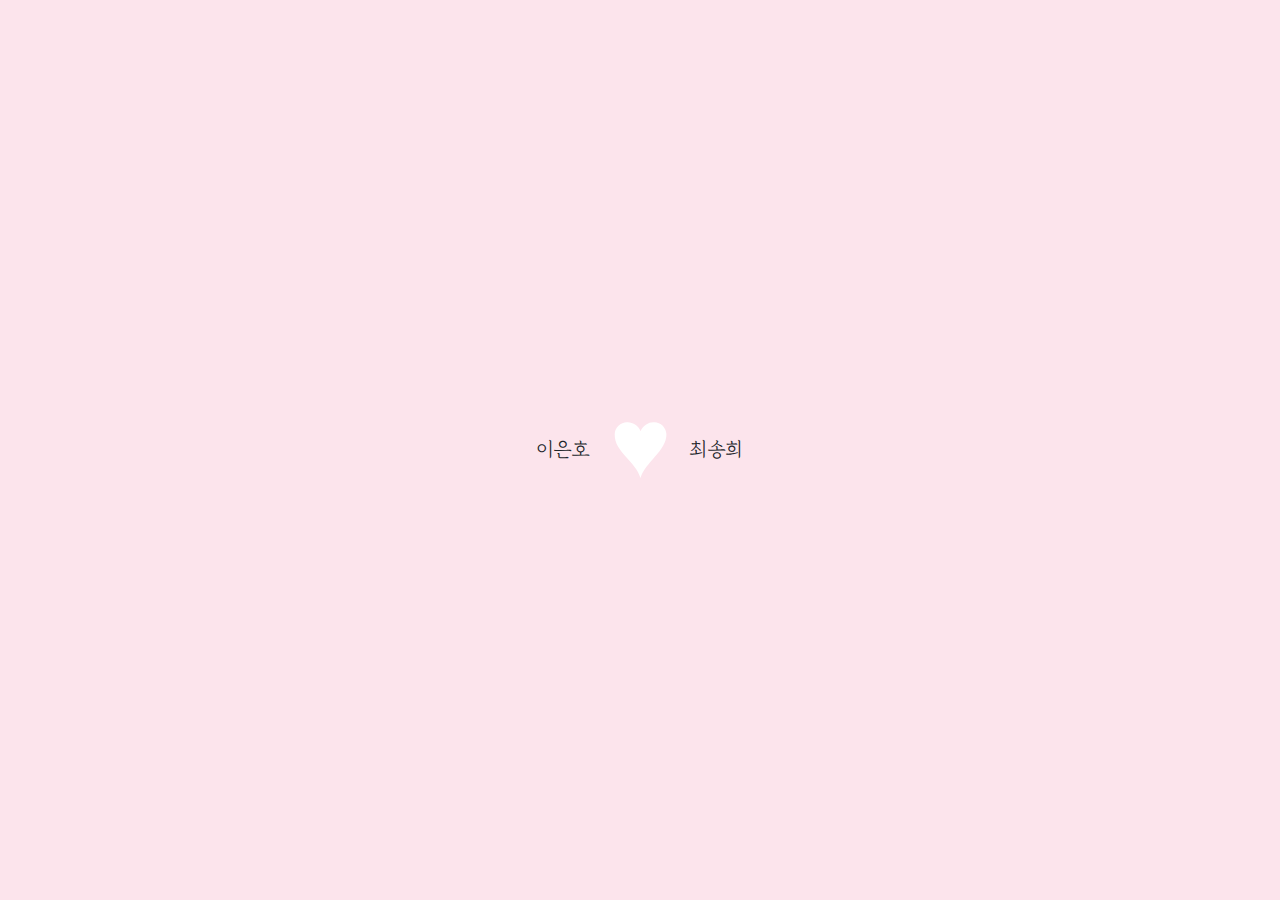
==== commit 8cc53815: "petals" ====
--- a/test.html
+++ b/test.html
@@ -80,13 +80,8 @@
         });
       </script>
     </head>
-    <body
-      data-aos-easing="ease"
-      data-aos-duration="1200"
-      data-aos-delay="0"
-      class="wedding1"
-    >
-      <div class="intro-container ff-gb-r fpt-36">
+    <body class="wedding1">
+      <div class="intro-container ff-gb-r fpt-24">
         이은호
         <div class="heart">♥</div>
         <span style="padding-right: 100px"></span>
@@ -94,7 +89,12 @@
       </div>
 
       <div class="wedding-card" style="display: none">
-        <div class="cardwrapper">
+        <div
+          class="cardwrapper"
+          data-aos-easing="ease"
+          data-aos-duration="1200"
+          data-aos-delay="0"
+        >
           <div class="container px-0">
             <div
               style="
@@ -115,10 +115,10 @@
 
             <!-- 상단 신랑/신부 정보:s -->
             <div
-              class="unit-item unit-main aos-init new-pt-60 new-pb-0"
+              class="unit-item unit-main new-pt-60 new-pb-0"
               data-aos="zoom-out"
             >
-              <div class="d-flex pb-cont-10 aos-init new-pb-20">
+              <div class="d-flex pb-cont-10 new-pb-20">
                 <div class="d-flex flex-1"></div>
                 <div class="d-flex align-items-center justify-content-center">
                   <span class="ff-gb-r fpt-24 ls-30 fc-pink1">이은호</span>
@@ -166,7 +166,7 @@
 
             <!-- 인사말:s -->
             <div
-              class="unit-item greetings-text aos-init new-pt-120 new-pb-0"
+              class="unit-item greetings-text new-pt-120 new-pb-0"
               data-aos="fade-up"
             >
               <div class="ff-gb-r fc-pink1">
@@ -175,7 +175,7 @@
                     src="/assets/icon/flower1.png"
                     alt="꽃 이미지"
                     style="width: 1.375rem"
-                    class="aos-init"
+                    class=" "
                   />
                 </div>
                 <div class="fs-12 fc-pink1-80 pt-cont-15 ls-500">
@@ -218,10 +218,7 @@
             <!-- 인사말:e -->
 
             <!-- 갤러리:s -->
-            <div
-              class="unit-item new-pt-120 new-pb-0 aos-init"
-              data-aos="fade-up"
-            >
+            <div class="unit-item new-pt-120 new-pb-0" data-aos="fade-up">
               <div class="ff-gb-r fc-pink1">
                 <div class="pt-cont-50 new-pt-60">
                   <img
@@ -359,10 +356,10 @@
 
             <!-- 캘린더:s -->
             <div
-              class="unit-item aos-init new-pt-120 new-pb-0 calendar-item"
+              class="unit-item new-pt-120 new-pb-0 calendar-item"
               data-aos="fade-up"
             >
-              <div data-aos="fade-up" class="ff-gb-r aos-init">
+              <div data-aos="fade-up" class="ff-gb-r">
                 <div class="ff-gb-r fc-pink1">
                   <div class="pt-cont-50 new-pt-60">
                     <img
@@ -381,12 +378,12 @@
               </div>
               <div
                 data-aos="fade-up"
-                class="mt-cont-20 pt-cont-20 mx-cont-25 calendar-card new-mt-30 new-pt-0 new-pb-60 aos-init"
+                class="mt-cont-20 pt-cont-20 mx-cont-25 calendar-card new-mt-30 new-pt-0 new-pb-60"
               >
                 <div
                   class="d-flex flex-column align-items-center justify-content-center new-pt-30"
                 >
-                  <div data-aos="fade-up" class="row-calendar aos-init">
+                  <div data-aos="fade-up" class="row-calendar">
                     <div class="p-calendar ff-gb-r fpt-20 fc-pink1">일</div>
                     <div class="p-calendar ff-gb-r fpt-20 fc-grey1">월</div>
                     <div class="p-calendar ff-gb-r fpt-20 fc-grey1">화</div>
@@ -396,7 +393,7 @@
                     <div class="p-calendar ff-gb-r fpt-20 fc-pink1">토</div>
                   </div>
 
-                  <div data-aos="fade-up" class="row-calendar aos-init">
+                  <div data-aos="fade-up" class="row-calendar">
                     <div class="p-calendar ff-gb-r fpt-20 fc-grey1"></div>
 
                     <div class="p-calendar ff-gb-r fpt-20 fc-grey1">1</div>
@@ -422,7 +419,7 @@
                     </div>
                   </div>
 
-                  <div data-aos="fade-up" class="row-calendar aos-init">
+                  <div data-aos="fade-up" class="row-calendar">
                     <div class="p-calendar ff-nm fpt-20 holy">7</div>
 
                     <div class="p-calendar ff-nm fpt-20 black">8</div>
@@ -438,7 +435,7 @@
                     <div class="p-calendar ff-nm fpt-20 blue">13</div>
                   </div>
 
-                  <div data-aos="fade-up" class="row-calendar aos-init">
+                  <div data-aos="fade-up" class="row-calendar">
                     <div class="p-calendar ff-nm fpt-20 holy">14</div>
 
                     <div class="p-calendar ff-nm fpt-20 black">15</div>
@@ -454,7 +451,7 @@
                     <div class="p-calendar ff-nm fpt-20 blue">20</div>
                   </div>
 
-                  <div data-aos="fade-up" class="row-calendar aos-init">
+                  <div data-aos="fade-up" class="row-calendar">
                     <div class="p-calendar ff-nm fpt-20 holy">21</div>
 
                     <div class="p-calendar ff-nm fpt-20 black">22</div>
@@ -470,7 +467,7 @@
                     <div class="p-calendar ff-nm fpt-20 blue">27</div>
                   </div>
 
-                  <div data-aos="fade-up" class="row-calendar aos-init">
+                  <div data-aos="fade-up" class="row-calendar">
                     <div class="p-calendar ff-nm fpt-20 holy">28</div>
 
                     <div class="p-calendar ff-nm fpt-20 black">29</div>
@@ -493,7 +490,7 @@
 
             <!-- 오시는길:s -->
             <div
-              class="unit-item way-to-come aos-init new-pt-120 new-pb-0"
+              class="unit-item way-to-come new-pt-120 new-pb-0"
               data-aos="fade-up"
             >
               <div class="ff-gb-r fc-pink1">
@@ -509,7 +506,7 @@
               </div>
               <div
                 data-aos="fade-up"
-                class="ff-gb-r fpt-20 fc-grey16 lhpt-30 ls-30 pb-cont-25 new-pt-30 new-pb-0 aos-init"
+                class="ff-gb-r fpt-20 fc-grey16 lhpt-30 ls-30 pb-cont-25 new-pt-30 new-pb-0"
               >
                 <span
                   >서울특별시 강남구 테헤란로 322
@@ -532,7 +529,7 @@
                 </div>
               </div>
 
-              <div data-aos="fade-up" class="new-pt-30 map-location aos-init">
+              <div data-aos="fade-up" class="new-pt-30 map-location">
                 <div style="height: 300px">
                   <div
                     id="_naverMap"
@@ -1932,7 +1929,7 @@
               </div>
 
               <div
-                class="d-flex flex-row justify-content-center align-items-center ff-gb-r fpt-18 ls-30 aos-init map-control-bg-1"
+                class="d-flex flex-row justify-content-center align-items-center ff-gb-r fpt-18 ls-30 map-control-bg-1"
               >
                 <img
                   src="assets/icon/navermap.png"
@@ -1974,7 +1971,7 @@
               <div class="px-cont-40 word-keep text-left">
                 <div
                   data-aos="fade-up"
-                  class="pt-cont-50 ff-gb-r fpt-20 lhpt-30 ls-30 new-pt-60 aos-init"
+                  class="pt-cont-50 ff-gb-r fpt-20 lhpt-30 ls-30 new-pt-60"
                 >
                   <div class="fc-pink1 text-break">| 버스 이용 시</div>
                   <div class="fc-grey16 pt-cont-20 new-pt-30 text-break">
@@ -1998,7 +1995,7 @@
 
                 <div
                   data-aos="fade-up"
-                  class="pt-cont-50 ff-gb-r fpt-20 lhpt-30 new-pt-60 ls-30 aos-init"
+                  class="pt-cont-50 ff-gb-r fpt-20 lhpt-30 new-pt-60 ls-30"
                 >
                   <div class="fc-pink1 text-break">| 지하철 이용 시</div>
                   <div class="fc-grey16 pt-cont-20 new-pt-30 text-break">
@@ -2009,7 +2006,7 @@
 
                 <div
                   data-aos="fade-up"
-                  class="pt-cont-50 ff-gb-r fpt-20 lhpt-30 ls-30 new-pt-60 aos-init"
+                  class="pt-cont-50 ff-gb-r fpt-20 lhpt-30 ls-30 new-pt-60"
                 >
                   <div class="fc-pink1 text-break">| 주차 안내</div>
                   <div class="fc-grey16 pt-cont-20 new-pt-30 text-break">
@@ -2026,7 +2023,7 @@
             <div
               class="unit-item unit-bank new-pt-120 new-pb-0"
               data-aos="fade-up"
-              class="aos-init"
+              class=" "
             >
               <div class="ff-gb-r fc-pink1">
                 <div class="pt-cont-50 new-pt-60">
@@ -2039,7 +2036,7 @@
                 <div class="fs-12 fc-pink1-80 pt-cont-15 ls-500">Contact</div>
                 <div
                   data-aos="fade-up"
-                  class="ff-gb-r fpt-20 lhpt-30 ls-30 fc-grey16 py-cont-50 new-pt-60 new-pb-60 aos-init"
+                  class="ff-gb-r fpt-20 lhpt-30 ls-30 fc-grey16 py-cont-50 new-pt-60 new-pb-60"
                 >
                   참석이 어려우신 분들은<br />
                   축하의 마음을 전해주세요.
@@ -2048,10 +2045,7 @@
 
               <div>
                 <div class="contact-card contact-type-accordion new-pb-60">
-                  <div
-                    data-aos="fade-up"
-                    class="mx-cont-50 aos-init accordion-wrap"
-                  >
+                  <div data-aos="fade-up" class="mx-cont-50 accordion-wrap">
                     <div
                       id="accordionFlush"
                       class="accordion accordion-flush accordion-contact"
@@ -2202,7 +2196,7 @@
                   </div>
                 </div>
                 <div class="contact-card contact-type-popup">
-                  <div data-aos="fade-up" class="box-couple aos-init">
+                  <div data-aos="fade-up" class="box-couple">
                     <div
                       class="contact-info"
                       style="
@@ -2334,75 +2328,77 @@
         </div>
       </div>
 
-
       <script type="text/javascript" src="js/main.js"></script>
       <script>
         function showWeddingCard() {
-          document.querySelector('.intro-container').style.display = 'none';
-          document.querySelector('.wedding-card').style.display = 'block';
+          document.querySelector(".intro-container").style.display = "none";
+          document.querySelector(".wedding-card").style.display = "block";
           // 벚꽃 애니메이션 시작 함수 호출
           startPetalAnimation();
+          AOS.init();
         }
-    
+     
+
         // 페이지 로드 후 3초 후에 인트로 종료
-        setTimeout(showWeddingCard, 3000);
+        setTimeout(showWeddingCard, 4000);
       </script>
-    
+
       <!-- 벚꽃 애니메이션을 처리하는 코드 -->
       <script>
-    const defaults = {
-      speed: 5,
-      maxSize: 15,
-      minSize: 10,
-      newOn: 400,
-    };
-
-    // 벚꽃 잎 생성 함수
-    const petalGen = () => {
-      const $wrap = $(".cherry_blossom");
-      let wrapH = $wrap.height();
-      let wrapW = $wrap.width();
-
-      setTimeout(() => {
-        const $petal = $('<span class="petal"></span>');
-        const petal = $petal.clone();
-        const size =
-          Math.floor(
-            Math.random() * (defaults.maxSize - defaults.minSize + 1)
-          ) + defaults.minSize;
-        const startPosLeft = Math.random() * wrapW;
-        const fallTime = (wrapH * 0.1 + Math.random() * 5) / defaults.speed;
-        const horizontalOffset = Math.random() * 2 - 1;
-
-        // 애니메이션 끝나면 제거
-        petal
-          .on("animationend", () => {
-            petal.remove();
-          })
-          .css({
-            width: size,
-            height: size,
-            left: startPosLeft,
-            position: "absolute",
-            animation: `fall ${fallTime}s linear`,
-          })
-          .appendTo($wrap);
-
-        // 위치 업데이트 함수
-        const updatePos = () => {
-          petal.css("left", `+=${horizontalOffset}`);
-          requestAnimationFrame(updatePos);
+
+        const defaults = {
+          speed: 5,
+          maxSize: 15,
+          minSize: 10,
+          newOn: 400,
         };
 
-        updatePos();
-      }, defaults.newOn);
-    };
-
-    // 벚꽃 애니메이션 시작 함수
-    function startPetalAnimation() {
-      // 로딩 완료 후 벚꽃 잎 생성 시작
-      setInterval(petalGen, defaults.newOn);
-    }
+        // 벚꽃 잎 생성 함수
+        const petalGen = () => {
+          const $wrap = $(".cherry_blossom");
+          let wrapH = $wrap.height();
+          let wrapW = $wrap.width();
+
+          setTimeout(() => {
+            const $petal = $('<span class="petal"></span>');
+            const petal = $petal.clone();
+            const size =
+              Math.floor(
+                Math.random() * (defaults.maxSize - defaults.minSize + 1)
+              ) + defaults.minSize;
+            const startPosLeft = Math.random() * wrapW;
+            const fallTime = (wrapH * 0.1 + Math.random() * 5) / defaults.speed;
+            const horizontalOffset = Math.random() * 2 - 1;
+
+            // 애니메이션 끝나면 제거
+            petal
+              .on("animationend", () => {
+                petal.remove();
+              })
+              .css({
+                width: size,
+                height: size,
+                left: startPosLeft,
+                position: "absolute",
+                animation: `fall ${fallTime}s linear`,
+              })
+              .appendTo($wrap);
+
+            // 위치 업데이트 함수
+            const updatePos = () => {
+              petal.css("left", `+=${horizontalOffset}`);
+              requestAnimationFrame(updatePos);
+            };
+
+            updatePos();
+          }, defaults.newOn);
+        };
+
+        // 벚꽃 애니메이션 시작 함수
+        function startPetalAnimation() {
+          // 로딩 완료 후 벚꽃 잎 생성 시작
+          setInterval(petalGen, defaults.newOn);
+        }
       </script>
 
       <style>
--- a/css/style.css
+++ b/css/style.css
@@ -1705,6 +1705,10 @@
 /*
 6. 청첩장 제작
 */
+
+.unit-main{
+  animation: fadeIn 1s forwards;
+}
 
 .unit-form {
   border-top: 1px solid #dcdddd;
@@ -5325,4 +5329,14 @@
     align-items: center;
     justify-content: space-between;
     flex-wrap: wrap;
+}
+
+@keyframes fadeIn {
+  0% {
+    opacity: 0; /* 시작 시 투명도 1 */
+  }
+  
+  100% {
+    opacity: 1; /* 종료 시 투명도 0 */
+  }
 }--- a/css/intro.css
+++ b/css/intro.css
@@ -2,10 +2,11 @@
   width: 100%;
   height: 100vh;
   background-color: #fce4ec; /* 연한 핑크색 배경 */
-  display: flex;
+  display:flex;
   justify-content: center;
   align-items: center;
-  position: relative;
+
+  z-index: 90;
   animation: fadeOut 4s forwards;
 }
 
@@ -41,4 +42,4 @@
   100% {
     opacity: 0; /* 종료 시 투명도 0 */
   }
-}+}
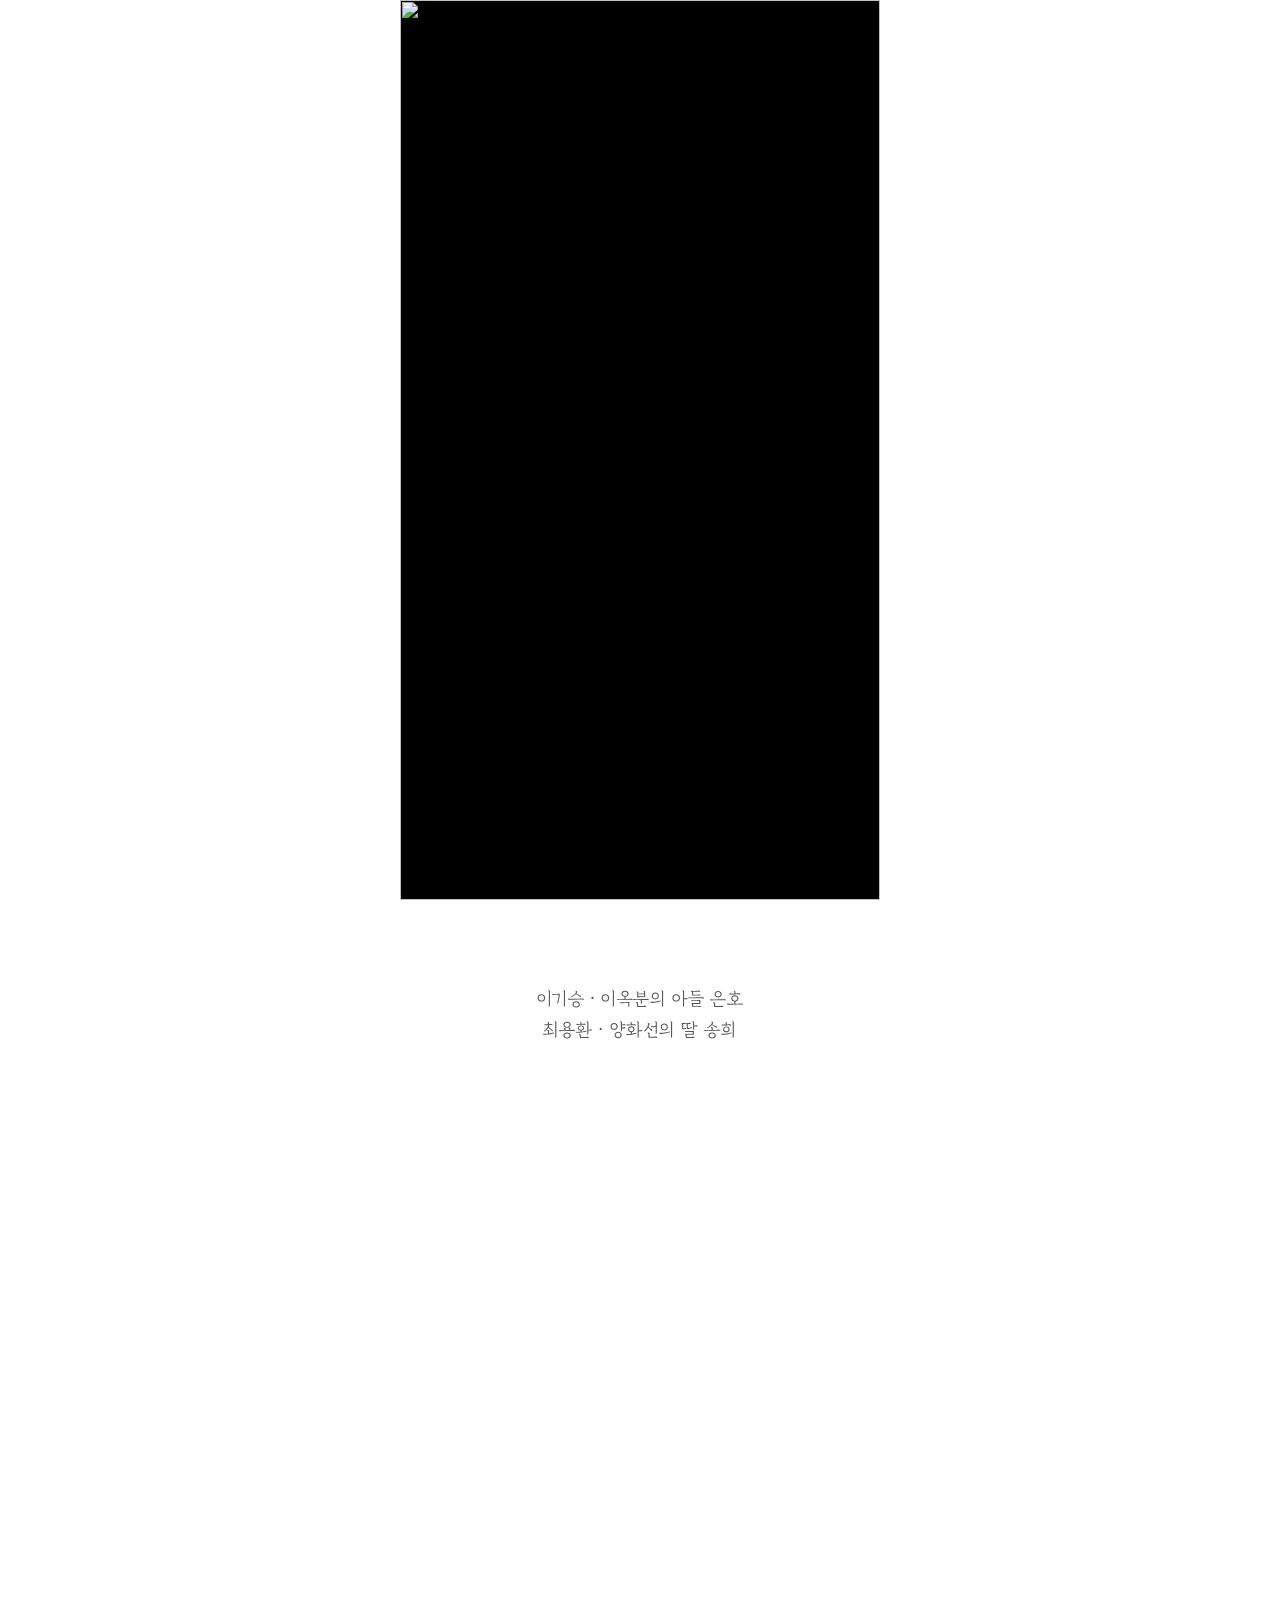
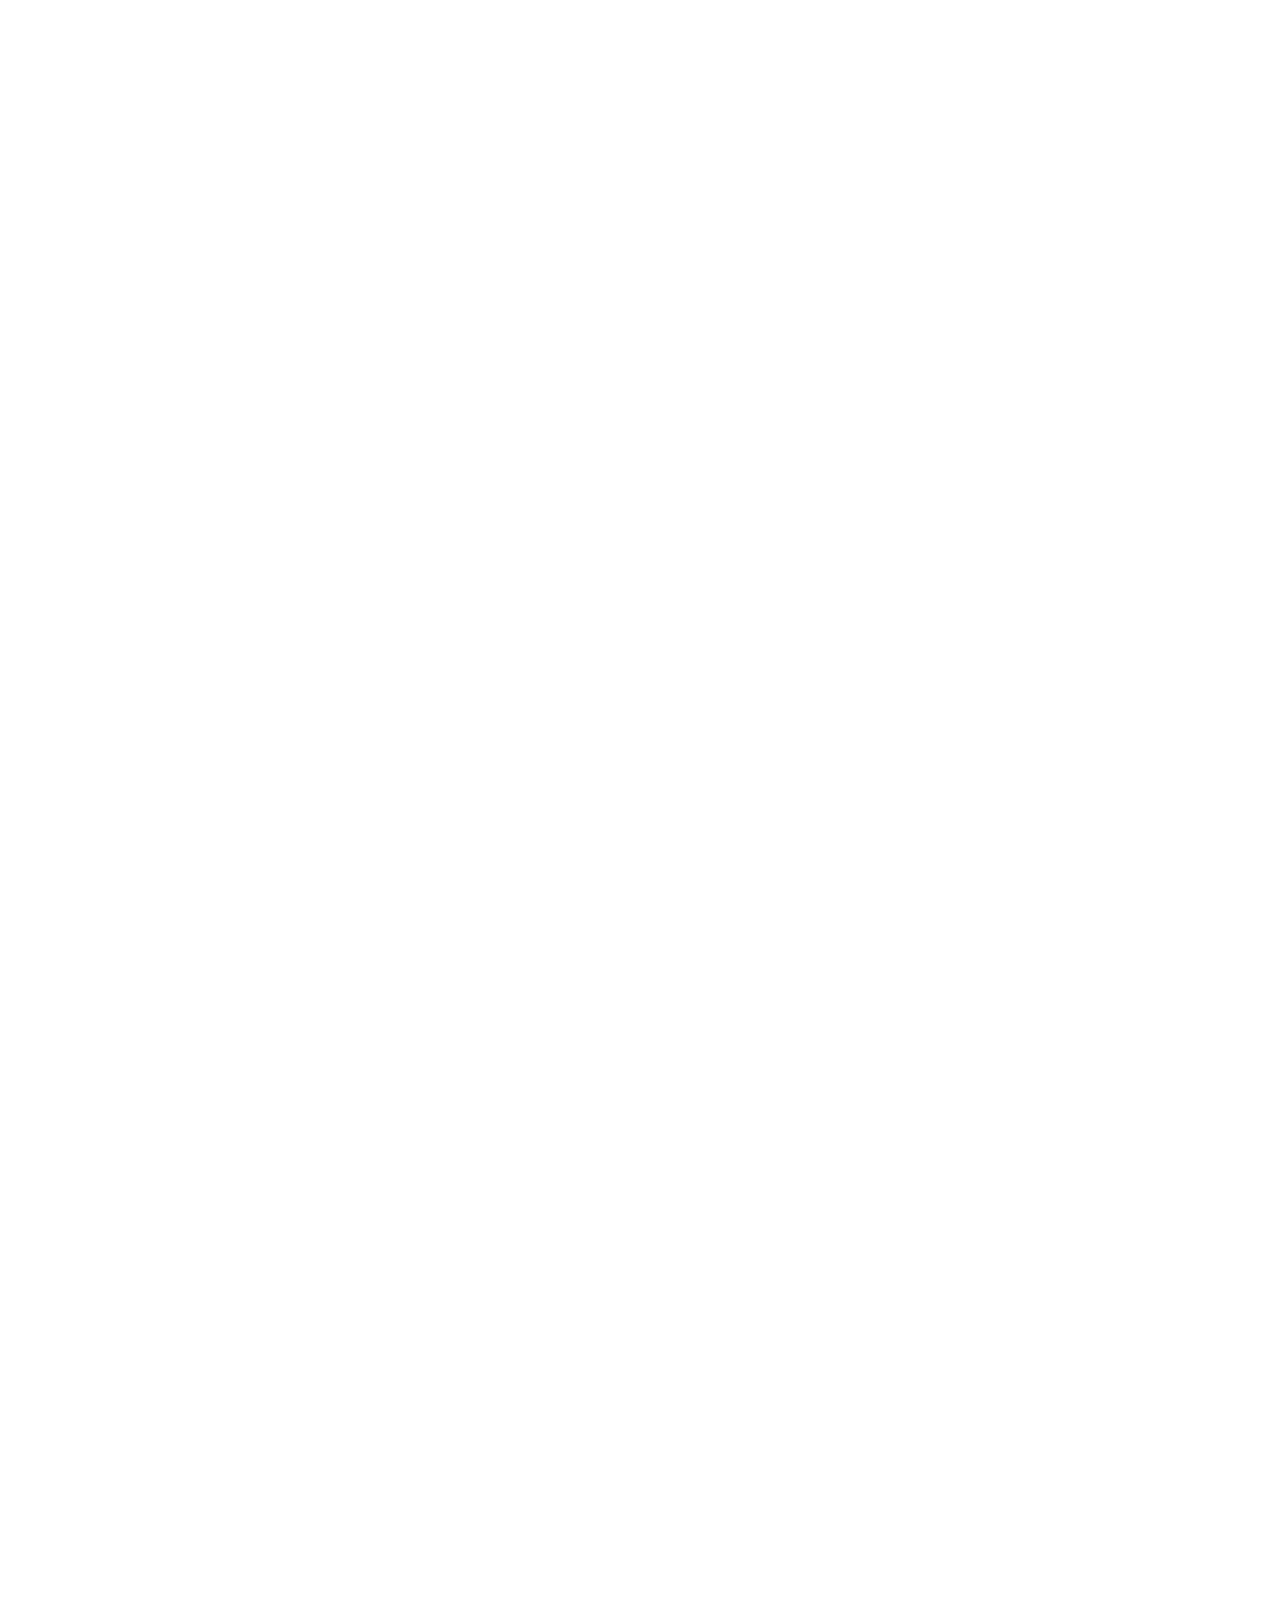
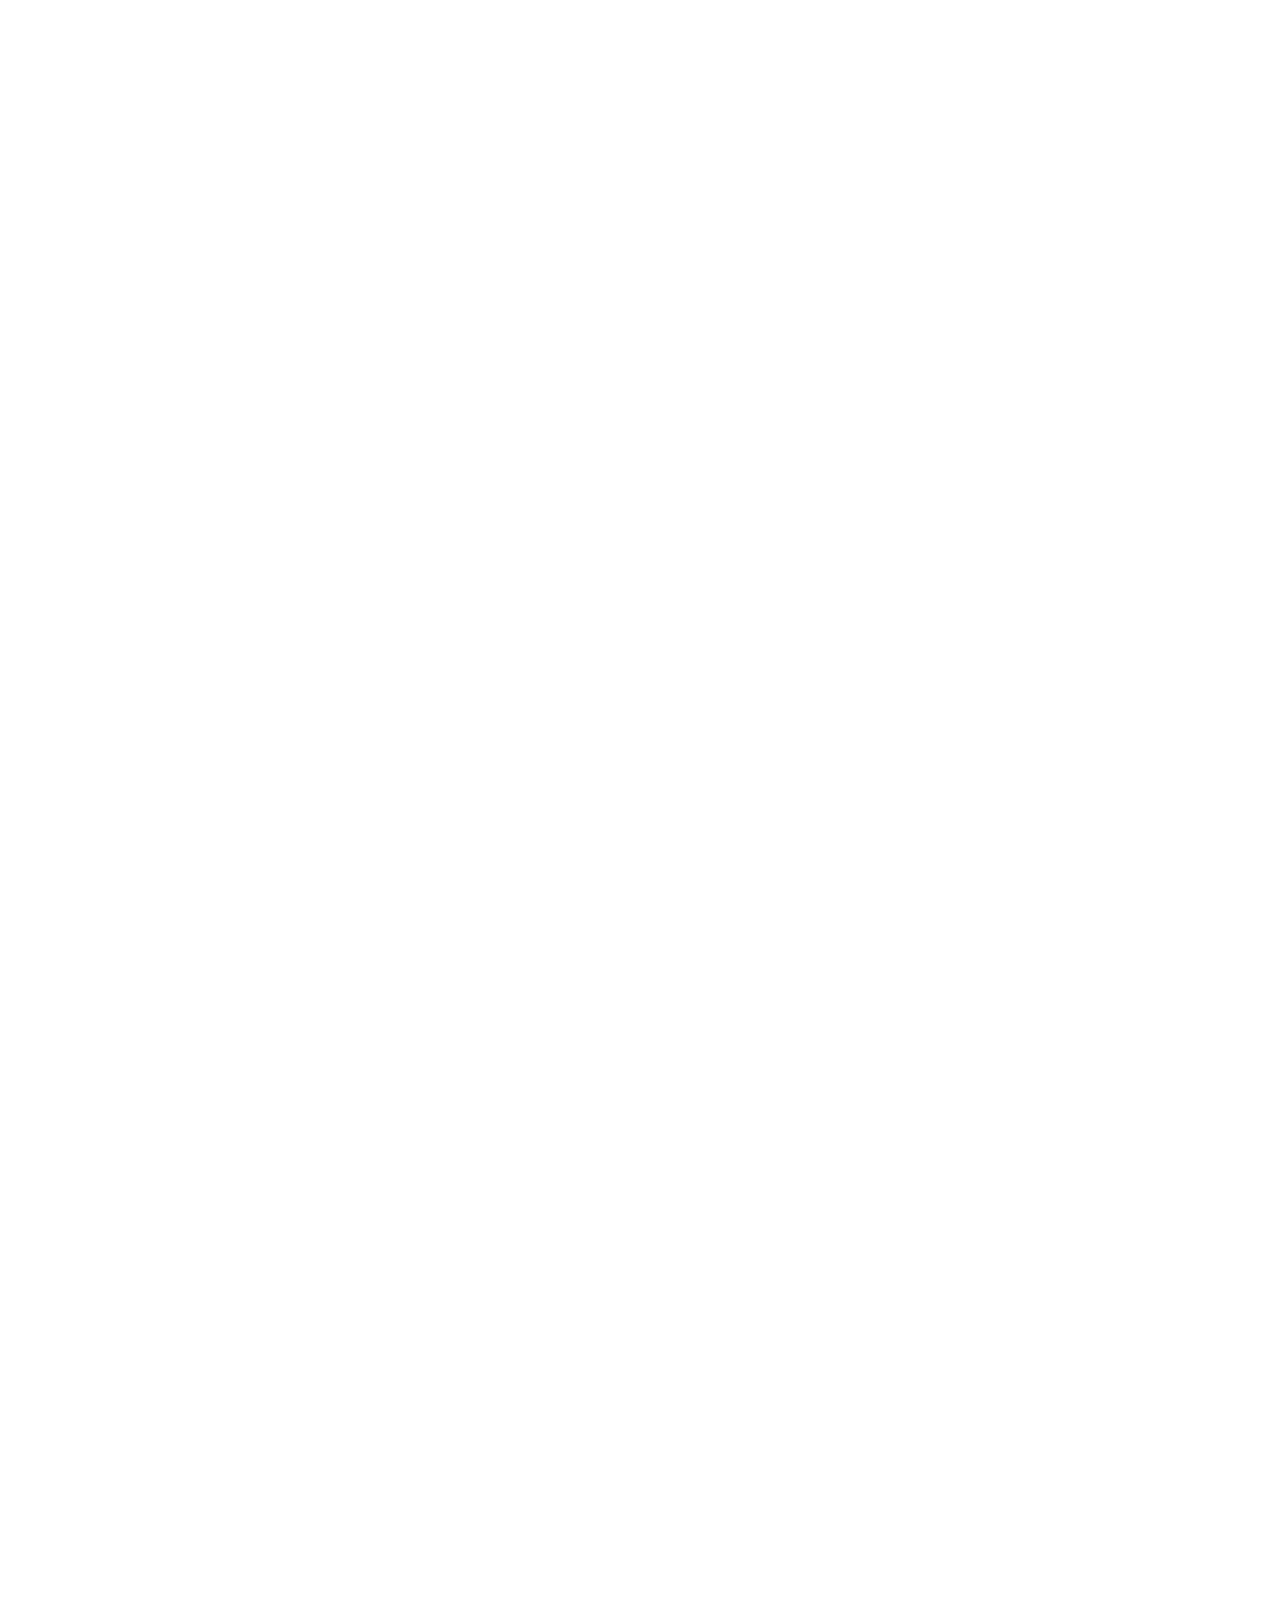
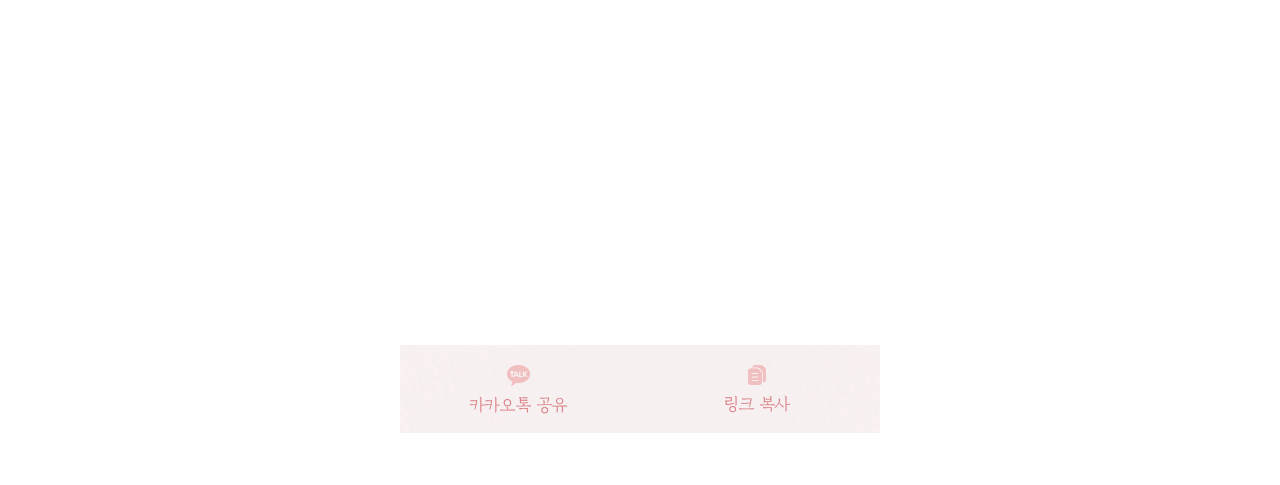
==== commit b062667d: "intro" ====
--- a/test.html
+++ b/test.html
@@ -81,144 +81,279 @@
       </script>
     </head>
     <body class="wedding1">
-      <div class="intro-container ff-gb-r fpt-24">
-        이은호
-        <div class="heart">♥</div>
-        <span style="padding-right: 100px"></span>
-        최송희
+      <div class="intromask">
+        <img class="loadingImg" src="/assets/intro.gif" />
       </div>
 
-      <div class="wedding-card" style="display: none">
-        <div
-          class="cardwrapper"
-          data-aos-easing="ease"
-          data-aos-duration="1200"
-          data-aos-delay="0"
-        >
-          <div class="container px-0">
+      <div
+        class="cardwrapper"
+        data-aos-easing="ease"
+        data-aos-duration="1200"
+        data-aos-delay="0"
+      >
+        <div class="container px-0">
+          <div
+            style="
+              display: flex;
+              flex-wrap: nowrap;
+              flex-direction: row;
+              align-items: center;
+              justify-content: flex-end;
+            "
+            class="new-pt-30"
+          >
+            <div class="music-player">
+              <audio id="audio" src="/assets/music/bgm.mp3" autoplay></audio>
+              <button id="play-pause-btn" class="pause"></button>
+            </div>
+            <script src="js/music.js"></script>
+          </div>
+
+          <!-- 상단 신랑/신부 정보:s -->
+          <div
+            class="unit-item unit-main new-pt-60 new-pb-0"
+        
+          >
+            <div class="d-flex pb-cont-10 new-pb-20">
+              <div class="d-flex flex-1"></div>
+              <div class="d-flex align-items-center justify-content-center">
+                <span class="ff-gb-r fpt-24 ls-30 fc-pink1">이은호</span>
+              </div>
+              <div class="d-flex flex-1"></div>
+              <div
+                class="d-flex flex-column align-items-center justify-content-center"
+              >
+                <div class="ff-gb-r fpt-36 ls-45 fc-pink1">07</div>
+                <div
+                  style="
+                    width: 3.625rem;
+                    height: 0.063rem;
+                    margin: 0.125rem 0 0.313rem;
+                    background-color: #d97d83;
+                  "
+                ></div>
+                <div class="ff-gb-r fpt-36 ls-45 fc-pink1">06</div>
+              </div>
+              <div class="d-flex flex-1"></div>
+              <div class="d-flex align-items-center justify-content-center">
+                <span class="ff-gb-r fpt-24 ls-30 fc-pink1">최송희</span>
+              </div>
+              <div class="d-flex flex-1"></div>
+            </div>
+            <div class="position-relative overflow-hidden" style="scale: 80%">
+              <link rel="stylesheet" href="/css/blossom.css" />
+              <div class="cherry_blossom">
+                <img
+                  src="./assets/sample/main.jpg"
+                  alt=""
+                  class="img-fluid target alpha-target"
+                />
+              </div>
+            </div>
+
+            <div class="ff-gb-r fpt-22 fc-grey1 ls-30 lh-30">
+              2024년 7월 6일 토요일 오후 5시<span
+                ><br /><b>아펠가모 선릉</b></span
+              >
+            </div>
+          </div>
+          <!-- 상단 신랑/신부 정보:e -->
+          <!-- 2 -->
+
+          <!-- 인사말:s -->
+          <div
+            class="unit-item greetings-text new-pt-120 new-pb-0"
+            data-aos="fade-up"
+          >
+            <div class="ff-gb-r fc-pink1">
+              <div class="pt-cont-50 new-pt-60">
+                <img
+                  src="/assets/icon/flower1.png"
+                  alt="꽃 이미지"
+                  style="width: 1.375rem"
+                  class=" "
+                />
+              </div>
+              <div class="fs-12 fc-pink1-80 pt-cont-15 ls-500">invitation</div>
+              <h2 class="fpt-24 ls-300 pt-cont-15 new-pt-30">초대합니다</h2>
+            </div>
             <div
-              style="
-                display: flex;
-                flex-wrap: nowrap;
-                flex-direction: row;
-                align-items: center;
-                justify-content: flex-end;
-              "
-              class="new-pt-30"
+              class="pt-cont-50 px-cont-25 ff-gb-r fpt-20 ls-30 lhpt-40 fc-grey16 text-break new-pt-60"
             >
-              <div class="music-player">
-                <audio id="audio" src="/assets/music/bgm.mp3" autoplay></audio>
-                <button id="play-pause-btn" class="pause"></button>
+              서로의 이름을 부르는 것 만으로도<br />
+              사랑의 깊이를 확인할 수 있는<br />
+              저희 두 사람이<br />
+              소중한 결혼식을 올리게 되었습니다.<br />
+              평생 서로 귀하게 여기며<br />
+              첫 마음 그대로 존중하고<br />
+              배려하며 살겠습니다.<br />
+              오로지 믿음과 사랑을 약속하는 날<br />
+              오셔서 축복해 주시면 더없는<br />
+              기쁨으로 간직하겠습니다.
+            </div>
+
+            <div class="pt-cont-50 new-pt-30">
+              <img
+                src="./assets/sample/1660051484513-25.jpg"
+                alt=""
+                class="img-fluid"
+              />
+            </div>
+
+            <div
+              class="pt-cont-50 ff-gb-r fpt-22 ls-30 lh-30 fc-grey16 new-pt-60"
+            >
+              이기승 <span class="greeting-go-text">·</span> 이옥분의 아들
+              은호<br />
+
+              최용환 <span class="greeting-go-text">·</span> 양화선의 딸 송희
+            </div>
+          </div>
+          <!-- 인사말:e -->
+
+          <!-- 갤러리:s -->
+          <div class="unit-item new-pt-120 new-pb-0" data-aos="fade-up">
+            <div class="ff-gb-r fc-pink1">
+              <div class="pt-cont-50 new-pt-60">
+                <img
+                  src="/assets/icon/flower1.png"
+                  alt="꽃 이미지"
+                  style="width: 1.375rem"
+                />
               </div>
-              <script src="js/music.js"></script>
+              <div class="fs-12 fc-pink1-80 pt-cont-15 ls-500">Gallery</div>
+              <h2 class="fpt-24 ls-300 pt-cont-15 new-pt-30">사진첩</h2>
             </div>
-
-            <!-- 상단 신랑/신부 정보:s -->
-            <div
-              class="unit-item unit-main new-pt-60 new-pb-0"
-              data-aos="zoom-out"
-            >
-              <div class="d-flex pb-cont-10 new-pb-20">
-                <div class="d-flex flex-1"></div>
-                <div class="d-flex align-items-center justify-content-center">
-                  <span class="ff-gb-r fpt-24 ls-30 fc-pink1">이은호</span>
-                </div>
-                <div class="d-flex flex-1"></div>
-                <div
-                  class="d-flex flex-column align-items-center justify-content-center"
-                >
-                  <div class="ff-gb-r fpt-36 ls-45 fc-pink1">07</div>
-                  <div
-                    style="
-                      width: 3.625rem;
-                      height: 0.063rem;
-                      margin: 0.125rem 0 0.313rem;
-                      background-color: #d97d83;
-                    "
-                  ></div>
-                  <div class="ff-gb-r fpt-36 ls-45 fc-pink1">06</div>
-                </div>
-                <div class="d-flex flex-1"></div>
-                <div class="d-flex align-items-center justify-content-center">
-                  <span class="ff-gb-r fpt-24 ls-30 fc-pink1">최송희</span>
-                </div>
-                <div class="d-flex flex-1"></div>
-              </div>
-              <div class="position-relative overflow-hidden" style="scale: 80%">
-                <link rel="stylesheet" href="/css/blossom.css" />
-                <div class="cherry_blossom">
-                  <img
-                    src="./assets/sample/main.jpg"
-                    alt=""
-                    class="img-fluid target alpha-target"
-                  />
+            <div class="pt-cont-50 px-2 new-pt-60">
+              <div>
+                <div>
+                  <div class="owl-carousel owl-theme owl-loaded owl-drag">
+                    <div class="owl-stage-outer">
+                      <div
+                        class="owl-stage"
+                        style="
+                          width: 990px;
+                          transform: translate3d(0px, 0px, 0px);
+                          transition: all 0s ease 0s;
+                        "
+                      >
+                        <div class="owl-item active" style="width: 414px">
+                          <div class="item" data-src="assets/sample/main.jpg">
+                            <img
+                              class="fit-img owl-lazy"
+                              data-src="assets/sample/main.jpg"
+                              src="/assets/sample/main.jpg"
+                              style="opacity: 1"
+                            />
+                          </div>
+                        </div>
+                        <div class="owl-item" style="width: 414px">
+                          <div class="item" data-src="assets/sample/1.jpg">
+                            <img
+                              class="fit-img owl-lazy"
+                              data-src="assets/sample/1.jpg"
+                            />
+                          </div>
+                        </div>
+                        <div class="owl-item" style="width: 414px">
+                          <div class="item" data-src="assets/sample/2.jpg">
+                            <img
+                              class="fit-img owl-lazy"
+                              data-src="assets/sample/2.jpg"
+                            />
+                          </div>
+                        </div>
+                        <div class="owl-item" style="width: 414px">
+                          <div class="item" data-src="assets/sample/3.jpg">
+                            <img
+                              class="fit-img owl-lazy"
+                              data-src="assets/sample/3.jpg"
+                            />
+                          </div>
+                        </div>
+                        <div class="owl-item" style="width: 414px">
+                          <div class="item" data-src="assets/sample/4.jpg">
+                            <img
+                              class="fit-img owl-lazy"
+                              data-src="assets/sample/4.jpg"
+                            />
+                          </div>
+                        </div>
+                        <div class="owl-item" style="width: 414px">
+                          <div class="item" data-src="assets/sample/5.jpg">
+                            <img
+                              class="fit-img owl-lazy"
+                              data-src="assets/sample/5.jpg"
+                            />
+                          </div>
+                        </div>
+                        <div class="owl-item" style="width: 414px">
+                          <div class="item" data-src="assets/sample/6.jpg">
+                            <img
+                              class="fit-img owl-lazy"
+                              data-src="assets/sample/6.jpg"
+                            />
+                          </div>
+                        </div>
+                        <div class="owl-item" style="width: 414px">
+                          <div class="item" data-src="assets/sample/7.jpg">
+                            <img
+                              class="fit-img owl-lazy"
+                              data-src="assets/sample/7.jpg"
+                            />
+                          </div>
+                        </div>
+                        <div class="owl-item" style="width: 414px">
+                          <div class="item" data-src="assets/sample/8.jpg">
+                            <img
+                              class="fit-img owl-lazy"
+                              data-src="assets/sample/8.jpg"
+                            />
+                          </div>
+                        </div>
+                        <div class="owl-item" style="width: 414px">
+                          <div class="item" data-src="assets/sample/9.jpg">
+                            <img
+                              class="fit-img owl-lazy"
+                              data-src="assets/sample/9.jpg"
+                            />
+                          </div>
+                        </div>
+                        <div class="owl-item" style="width: 414px">
+                          <div class="item" data-src="assets/sample/10.jpg">
+                            <img
+                              class="fit-img owl-lazy"
+                              data-src="assets/sample/10.jpg"
+                            />
+                          </div>
+                        </div>
+                      </div>
+                    </div>
+                    <div class="owl-nav">
+                      <button
+                        type="button"
+                        role="presentation"
+                        class="btn-prev-gallery disabled"
+                      ></button
+                      ><button
+                        type="button"
+                        role="presentation"
+                        class="btn-next-gallery"
+                      ></button>
+                    </div>
+                  </div>
                 </div>
               </div>
-
-              <div class="ff-gb-r fpt-22 fc-grey1 ls-30 lh-30">
-                2024년 7월 6일 토요일 오후 5시<span
-                  ><br /><b>아펠가모 선릉</b></span
-                >
-              </div>
             </div>
-            <!-- 상단 신랑/신부 정보:e -->
-            <!-- 2 -->
-
-            <!-- 인사말:s -->
-            <div
-              class="unit-item greetings-text new-pt-120 new-pb-0"
-              data-aos="fade-up"
-            >
-              <div class="ff-gb-r fc-pink1">
-                <div class="pt-cont-50 new-pt-60">
-                  <img
-                    src="/assets/icon/flower1.png"
-                    alt="꽃 이미지"
-                    style="width: 1.375rem"
-                    class=" "
-                  />
-                </div>
-                <div class="fs-12 fc-pink1-80 pt-cont-15 ls-500">
-                  invitation
-                </div>
-                <h2 class="fpt-24 ls-300 pt-cont-15 new-pt-30">초대합니다</h2>
-              </div>
-              <div
-                class="pt-cont-50 px-cont-25 ff-gb-r fpt-20 ls-30 lhpt-40 fc-grey16 text-break new-pt-60"
-              >
-                서로의 이름을 부르는 것 만으로도<br />
-                사랑의 깊이를 확인할 수 있는<br />
-                저희 두 사람이<br />
-                소중한 결혼식을 올리게 되었습니다.<br />
-                평생 서로 귀하게 여기며<br />
-                첫 마음 그대로 존중하고<br />
-                배려하며 살겠습니다.<br />
-                오로지 믿음과 사랑을 약속하는 날<br />
-                오셔서 축복해 주시면 더없는<br />
-                기쁨으로 간직하겠습니다.
-              </div>
-
-              <div class="pt-cont-50 new-pt-30">
-                <img
-                  src="./assets/sample/1660051484513-25.jpg"
-                  alt=""
-                  class="img-fluid"
-                />
-              </div>
-
-              <div
-                class="pt-cont-50 ff-gb-r fpt-22 ls-30 lh-30 fc-grey16 new-pt-60"
-              >
-                이기승 <span class="greeting-go-text">·</span> 이옥분의 아들
-                은호<br />
-
-                최용환 <span class="greeting-go-text">·</span> 양화선의 딸 송희
-              </div>
-            </div>
-            <!-- 인사말:e -->
-
-            <!-- 갤러리:s -->
-            <div class="unit-item new-pt-120 new-pb-0" data-aos="fade-up">
+          </div>
+          <!-- 갤러리:e -->
+
+          <!-- 캘린더:s -->
+          <div
+            class="unit-item new-pt-120 new-pb-0 calendar-item"
+            data-aos="fade-up"
+          >
+            <div data-aos="fade-up" class="ff-gb-r">
               <div class="ff-gb-r fc-pink1">
                 <div class="pt-cont-50 new-pt-60">
                   <img
@@ -227,319 +362,195 @@
                     style="width: 1.375rem"
                   />
                 </div>
-                <div class="fs-12 fc-pink1-80 pt-cont-15 ls-500">Gallery</div>
-                <h2 class="fpt-24 ls-300 pt-cont-15 new-pt-30">사진첩</h2>
+                <div class="fs-12 fc-pink1-80 pt-cont-15 ls-500">Calender</div>
+                <h2 class="fpt-24 ls-300 pt-cont-15 new-pt-30">
+                  2024년 7월 6일 오후 5시
+                </h2>
               </div>
-              <div class="pt-cont-50 px-2 new-pt-60">
-                <div>
-                  <div>
-                    <div class="owl-carousel owl-theme owl-loaded owl-drag">
-                      <div class="owl-stage-outer">
-                        <div
-                          class="owl-stage"
-                          style="
-                            width: 990px;
-                            transform: translate3d(0px, 0px, 0px);
-                            transition: all 0s ease 0s;
-                          "
-                        >
-                          <div class="owl-item active" style="width: 414px">
-                            <div class="item" data-src="assets/sample/main.jpg">
-                              <img
-                                class="fit-img owl-lazy"
-                                data-src="assets/sample/main.jpg"
-                                src="/assets/sample/main.jpg"
-                                style="opacity: 1"
-                              />
-                            </div>
-                          </div>
-                          <div class="owl-item" style="width: 414px">
-                            <div class="item" data-src="assets/sample/1.jpg">
-                              <img
-                                class="fit-img owl-lazy"
-                                data-src="assets/sample/1.jpg"
-                              />
-                            </div>
-                          </div>
-                          <div class="owl-item" style="width: 414px">
-                            <div class="item" data-src="assets/sample/2.jpg">
-                              <img
-                                class="fit-img owl-lazy"
-                                data-src="assets/sample/2.jpg"
-                              />
-                            </div>
-                          </div>
-                          <div class="owl-item" style="width: 414px">
-                            <div class="item" data-src="assets/sample/3.jpg">
-                              <img
-                                class="fit-img owl-lazy"
-                                data-src="assets/sample/3.jpg"
-                              />
-                            </div>
-                          </div>
-                          <div class="owl-item" style="width: 414px">
-                            <div class="item" data-src="assets/sample/4.jpg">
-                              <img
-                                class="fit-img owl-lazy"
-                                data-src="assets/sample/4.jpg"
-                              />
-                            </div>
-                          </div>
-                          <div class="owl-item" style="width: 414px">
-                            <div class="item" data-src="assets/sample/5.jpg">
-                              <img
-                                class="fit-img owl-lazy"
-                                data-src="assets/sample/5.jpg"
-                              />
-                            </div>
-                          </div>
-                          <div class="owl-item" style="width: 414px">
-                            <div class="item" data-src="assets/sample/6.jpg">
-                              <img
-                                class="fit-img owl-lazy"
-                                data-src="assets/sample/6.jpg"
-                              />
-                            </div>
-                          </div>
-                          <div class="owl-item" style="width: 414px">
-                            <div class="item" data-src="assets/sample/7.jpg">
-                              <img
-                                class="fit-img owl-lazy"
-                                data-src="assets/sample/7.jpg"
-                              />
-                            </div>
-                          </div>
-                          <div class="owl-item" style="width: 414px">
-                            <div class="item" data-src="assets/sample/8.jpg">
-                              <img
-                                class="fit-img owl-lazy"
-                                data-src="assets/sample/8.jpg"
-                              />
-                            </div>
-                          </div>
-                          <div class="owl-item" style="width: 414px">
-                            <div class="item" data-src="assets/sample/9.jpg">
-                              <img
-                                class="fit-img owl-lazy"
-                                data-src="assets/sample/9.jpg"
-                              />
-                            </div>
-                          </div>
-                          <div class="owl-item" style="width: 414px">
-                            <div class="item" data-src="assets/sample/10.jpg">
-                              <img
-                                class="fit-img owl-lazy"
-                                data-src="assets/sample/10.jpg"
-                              />
-                            </div>
-                          </div>
-                        </div>
-                      </div>
-                      <div class="owl-nav">
-                        <button
-                          type="button"
-                          role="presentation"
-                          class="btn-prev-gallery disabled"
-                        ></button
-                        ><button
-                          type="button"
-                          role="presentation"
-                          class="btn-next-gallery"
-                        ></button>
-                      </div>
-                    </div>
+            </div>
+            <div
+              data-aos="fade-up"
+              class="mt-cont-20 pt-cont-20 mx-cont-25 calendar-card new-mt-30 new-pt-0 new-pb-60"
+            >
+              <div
+                class="d-flex flex-column align-items-center justify-content-center new-pt-30"
+              >
+                <div data-aos="fade-up" class="row-calendar">
+                  <div class="p-calendar ff-gb-r fpt-20 fc-pink1">일</div>
+                  <div class="p-calendar ff-gb-r fpt-20 fc-grey1">월</div>
+                  <div class="p-calendar ff-gb-r fpt-20 fc-grey1">화</div>
+                  <div class="p-calendar ff-gb-r fpt-20 fc-grey1">수</div>
+                  <div class="p-calendar ff-gb-r fpt-20 fc-grey1">목</div>
+                  <div class="p-calendar ff-gb-r fpt-20 fc-grey1">금</div>
+                  <div class="p-calendar ff-gb-r fpt-20 fc-pink1">토</div>
+                </div>
+
+                <div data-aos="fade-up" class="row-calendar">
+                  <div class="p-calendar ff-gb-r fpt-20 fc-grey1"></div>
+
+                  <div class="p-calendar ff-gb-r fpt-20 fc-grey1">1</div>
+
+                  <div class="p-calendar ff-gb-r fpt-20 fc-grey1">2</div>
+
+                  <div class="p-calendar ff-nm fpt-20 black">3</div>
+
+                  <div class="p-calendar ff-nm fpt-20 black">4</div>
+
+                  <div class="p-calendar ff-nm fpt-20 black">5</div>
+
+                  <div
+                    class="p-calendar ff-nm fpt-20 blue"
+                    style="
+                      color: white;
+                      border-radius: 45px;
+                      background-position: center;
+                      background: #f99393;
+                    "
+                  >
+                    6
                   </div>
+                </div>
+
+                <div data-aos="fade-up" class="row-calendar">
+                  <div class="p-calendar ff-nm fpt-20 holy">7</div>
+
+                  <div class="p-calendar ff-nm fpt-20 black">8</div>
+
+                  <div class="p-calendar ff-nm fpt-20 black">9</div>
+
+                  <div class="p-calendar ff-nm fpt-20 black">10</div>
+
+                  <div class="p-calendar ff-nm fpt-20 black">11</div>
+
+                  <div class="p-calendar ff-nm fpt-20 black">12</div>
+
+                  <div class="p-calendar ff-nm fpt-20 blue">13</div>
+                </div>
+
+                <div data-aos="fade-up" class="row-calendar">
+                  <div class="p-calendar ff-nm fpt-20 holy">14</div>
+
+                  <div class="p-calendar ff-nm fpt-20 black">15</div>
+
+                  <div class="p-calendar ff-nm fpt-20 black">16</div>
+
+                  <div class="p-calendar ff-nm fpt-20 black">17</div>
+
+                  <div class="p-calendar ff-nm fpt-20 black">18</div>
+
+                  <div class="p-calendar ff-nm fpt-20 black">19</div>
+
+                  <div class="p-calendar ff-nm fpt-20 blue">20</div>
+                </div>
+
+                <div data-aos="fade-up" class="row-calendar">
+                  <div class="p-calendar ff-nm fpt-20 holy">21</div>
+
+                  <div class="p-calendar ff-nm fpt-20 black">22</div>
+
+                  <div class="p-calendar ff-nm fpt-20 black">23</div>
+
+                  <div class="p-calendar ff-nm fpt-20 black">24</div>
+
+                  <div class="p-calendar ff-nm fpt-20 black">25</div>
+
+                  <div class="p-calendar ff-nm fpt-20 black">26</div>
+
+                  <div class="p-calendar ff-nm fpt-20 blue">27</div>
+                </div>
+
+                <div data-aos="fade-up" class="row-calendar">
+                  <div class="p-calendar ff-nm fpt-20 holy">28</div>
+
+                  <div class="p-calendar ff-nm fpt-20 black">29</div>
+
+                  <div class="p-calendar ff-nm fpt-20 black">30</div>
+
+                  <div class="p-calendar ff-nm fpt-20 black">31</div>
+
+                  <div class="p-calendar ff-nm fpt-20 black"></div>
+
+                  <div class="p-calendar ff-nm fpt-20 black"></div>
+
+                  <div class="p-calendar ff-gb-r fpt-20 fc-grey1"></div>
                 </div>
               </div>
             </div>
-            <!-- 갤러리:e -->
-
-            <!-- 캘린더:s -->
+          </div>
+
+          <!-- 캘린더:e -->
+
+          <!-- 오시는길:s -->
+          <div
+            class="unit-item way-to-come new-pt-120 new-pb-0"
+            data-aos="fade-up"
+          >
+            <div class="ff-gb-r fc-pink1">
+              <div class="pt-cont-50 new-pt-60">
+                <img
+                  src="/assets/icon/flower1.png"
+                  alt="꽃 이미지"
+                  style="width: 1.375rem"
+                />
+              </div>
+              <div class="fs-12 fc-pink1-80 pt-cont-15 ls-500">Location</div>
+              <h2 class="fpt-24 ls-300 pt-cont-15 new-pt-30">오시는 길</h2>
+            </div>
             <div
-              class="unit-item new-pt-120 new-pb-0 calendar-item"
               data-aos="fade-up"
+              class="ff-gb-r fpt-20 fc-grey16 lhpt-30 ls-30 pb-cont-25 new-pt-30 new-pb-0"
             >
-              <div data-aos="fade-up" class="ff-gb-r">
-                <div class="ff-gb-r fc-pink1">
-                  <div class="pt-cont-50 new-pt-60">
-                    <img
-                      src="/assets/icon/flower1.png"
-                      alt="꽃 이미지"
-                      style="width: 1.375rem"
-                    />
-                  </div>
-                  <div class="fs-12 fc-pink1-80 pt-cont-15 ls-500">
-                    Calender
-                  </div>
-                  <h2 class="fpt-24 ls-300 pt-cont-15 new-pt-30">
-                    2024년 7월 6일 오후 5시
-                  </h2>
-                </div>
-              </div>
-              <div
-                data-aos="fade-up"
-                class="mt-cont-20 pt-cont-20 mx-cont-25 calendar-card new-mt-30 new-pt-0 new-pb-60"
-              >
-                <div
-                  class="d-flex flex-column align-items-center justify-content-center new-pt-30"
+              <span
+                >서울특별시 강남구 테헤란로 322
+                <a
+                  href="javascript:;"
+                  data-clipboard-text="서울특별시 강남구 테헤란로 322"
+                  class="btn-copy-el btn-copy-accord btn-addr-copy btn-round btn-copy"
+                  style="border-radius: 15px; padding: 4px 4px"
+                  >복사하기</a
+                ><br />
+                한신인터밸리24 빌딩 4층<br /></span
+              ><b>아펠가모 선릉</b><br />
+              <div class="ff-gb-r mb-cont-25 new-pt-30 new-mb-0 new-pb-0">
+                <a
+                  href="tel:0221830230"
+                  class="btn-theme-line w-full mt-cont-15"
+                  style="width: 120px; border-width: 1.5px; margin: 0"
+                  ><u>안내 전화</u></a
                 >
-                  <div data-aos="fade-up" class="row-calendar">
-                    <div class="p-calendar ff-gb-r fpt-20 fc-pink1">일</div>
-                    <div class="p-calendar ff-gb-r fpt-20 fc-grey1">월</div>
-                    <div class="p-calendar ff-gb-r fpt-20 fc-grey1">화</div>
-                    <div class="p-calendar ff-gb-r fpt-20 fc-grey1">수</div>
-                    <div class="p-calendar ff-gb-r fpt-20 fc-grey1">목</div>
-                    <div class="p-calendar ff-gb-r fpt-20 fc-grey1">금</div>
-                    <div class="p-calendar ff-gb-r fpt-20 fc-pink1">토</div>
-                  </div>
-
-                  <div data-aos="fade-up" class="row-calendar">
-                    <div class="p-calendar ff-gb-r fpt-20 fc-grey1"></div>
-
-                    <div class="p-calendar ff-gb-r fpt-20 fc-grey1">1</div>
-
-                    <div class="p-calendar ff-gb-r fpt-20 fc-grey1">2</div>
-
-                    <div class="p-calendar ff-nm fpt-20 black">3</div>
-
-                    <div class="p-calendar ff-nm fpt-20 black">4</div>
-
-                    <div class="p-calendar ff-nm fpt-20 black">5</div>
-
-                    <div
-                      class="p-calendar ff-nm fpt-20 blue"
-                      style="
-                        color: white;
-                        border-radius: 45px;
-                        background-position: center;
-                        background: #f99393;
-                      "
-                    >
-                      6
-                    </div>
-                  </div>
-
-                  <div data-aos="fade-up" class="row-calendar">
-                    <div class="p-calendar ff-nm fpt-20 holy">7</div>
-
-                    <div class="p-calendar ff-nm fpt-20 black">8</div>
-
-                    <div class="p-calendar ff-nm fpt-20 black">9</div>
-
-                    <div class="p-calendar ff-nm fpt-20 black">10</div>
-
-                    <div class="p-calendar ff-nm fpt-20 black">11</div>
-
-                    <div class="p-calendar ff-nm fpt-20 black">12</div>
-
-                    <div class="p-calendar ff-nm fpt-20 blue">13</div>
-                  </div>
-
-                  <div data-aos="fade-up" class="row-calendar">
-                    <div class="p-calendar ff-nm fpt-20 holy">14</div>
-
-                    <div class="p-calendar ff-nm fpt-20 black">15</div>
-
-                    <div class="p-calendar ff-nm fpt-20 black">16</div>
-
-                    <div class="p-calendar ff-nm fpt-20 black">17</div>
-
-                    <div class="p-calendar ff-nm fpt-20 black">18</div>
-
-                    <div class="p-calendar ff-nm fpt-20 black">19</div>
-
-                    <div class="p-calendar ff-nm fpt-20 blue">20</div>
-                  </div>
-
-                  <div data-aos="fade-up" class="row-calendar">
-                    <div class="p-calendar ff-nm fpt-20 holy">21</div>
-
-                    <div class="p-calendar ff-nm fpt-20 black">22</div>
-
-                    <div class="p-calendar ff-nm fpt-20 black">23</div>
-
-                    <div class="p-calendar ff-nm fpt-20 black">24</div>
-
-                    <div class="p-calendar ff-nm fpt-20 black">25</div>
-
-                    <div class="p-calendar ff-nm fpt-20 black">26</div>
-
-                    <div class="p-calendar ff-nm fpt-20 blue">27</div>
-                  </div>
-
-                  <div data-aos="fade-up" class="row-calendar">
-                    <div class="p-calendar ff-nm fpt-20 holy">28</div>
-
-                    <div class="p-calendar ff-nm fpt-20 black">29</div>
-
-                    <div class="p-calendar ff-nm fpt-20 black">30</div>
-
-                    <div class="p-calendar ff-nm fpt-20 black">31</div>
-
-                    <div class="p-calendar ff-nm fpt-20 black"></div>
-
-                    <div class="p-calendar ff-nm fpt-20 black"></div>
-
-                    <div class="p-calendar ff-gb-r fpt-20 fc-grey1"></div>
-                  </div>
-                </div>
               </div>
             </div>
 
-            <!-- 캘린더:e -->
-
-            <!-- 오시는길:s -->
-            <div
-              class="unit-item way-to-come new-pt-120 new-pb-0"
-              data-aos="fade-up"
-            >
-              <div class="ff-gb-r fc-pink1">
-                <div class="pt-cont-50 new-pt-60">
-                  <img
-                    src="/assets/icon/flower1.png"
-                    alt="꽃 이미지"
-                    style="width: 1.375rem"
-                  />
-                </div>
-                <div class="fs-12 fc-pink1-80 pt-cont-15 ls-500">Location</div>
-                <h2 class="fpt-24 ls-300 pt-cont-15 new-pt-30">오시는 길</h2>
-              </div>
-              <div
-                data-aos="fade-up"
-                class="ff-gb-r fpt-20 fc-grey16 lhpt-30 ls-30 pb-cont-25 new-pt-30 new-pb-0"
-              >
-                <span
-                  >서울특별시 강남구 테헤란로 322
-                  <a
-                    href="javascript:;"
-                    data-clipboard-text="서울특별시 강남구 테헤란로 322"
-                    class="btn-copy-el btn-copy-accord btn-addr-copy btn-round btn-copy"
-                    style="border-radius: 15px; padding: 4px 4px"
-                    >복사하기</a
-                  ><br />
-                  한신인터밸리24 빌딩 4층<br /></span
-                ><b>아펠가모 선릉</b><br />
-                <div class="ff-gb-r mb-cont-25 new-pt-30 new-mb-0 new-pb-0">
-                  <a
-                    href="tel:0221830230"
-                    class="btn-theme-line w-full mt-cont-15"
-                    style="width: 120px; border-width: 1.5px; margin: 0"
-                    ><u>안내 전화</u></a
-                  >
-                </div>
-              </div>
-
-              <div data-aos="fade-up" class="new-pt-30 map-location">
-                <div style="height: 300px">
+            <div data-aos="fade-up" class="new-pt-30 map-location">
+              <div style="height: 300px">
+                <div
+                  id="_naverMap"
+                  style="
+                    height: 100%;
+                    position: relative;
+                    overflow: hidden;
+                    background: rgb(248, 249, 250);
+                  "
+                  tabindex="0"
+                >
                   <div
-                    id="_naverMap"
                     style="
+                      position: absolute;
+                      display: block;
+                      margin: 0px;
+                      padding: 0px;
+                      border: 0px none;
+                      border-radius: 30px;
+                      top: 0px;
+                      left: 0px;
+                      overflow: visible;
+                      width: 100%;
                       height: 100%;
-                      position: relative;
-                      overflow: hidden;
-                      background: rgb(248, 249, 250);
+                      -webkit-tap-highlight-color: rgba(0, 0, 0, 0);
+                      z-index: 0;
+                      cursor: url('https://ssl.pstatic.net/static/maps/mantle/1x/openhand.cur'),
+                        default;
                     "
-                    tabindex="0"
                   >
                     <div
                       style="
@@ -548,7 +559,6 @@
                         margin: 0px;
                         padding: 0px;
                         border: 0px none;
-                        border-radius: 30px;
                         top: 0px;
                         left: 0px;
                         overflow: visible;
@@ -556,12 +566,13 @@
                         height: 100%;
                         -webkit-tap-highlight-color: rgba(0, 0, 0, 0);
                         z-index: 0;
-                        cursor: url('https://ssl.pstatic.net/static/maps/mantle/1x/openhand.cur'),
-                          default;
                       "
                     >
                       <div
                         style="
+                          overflow: visible;
+                          width: 100%;
+                          height: 0px;
                           position: absolute;
                           display: block;
                           margin: 0px;
@@ -569,13 +580,25 @@
                           border: 0px none;
                           top: 0px;
                           left: 0px;
-                          overflow: visible;
-                          width: 100%;
-                          height: 100%;
-                          -webkit-tap-highlight-color: rgba(0, 0, 0, 0);
-                          z-index: 0;
+                          z-index: 1;
                         "
                       >
+                        <div
+                          style="
+                            overflow: visible;
+                            width: 100%;
+                            height: 0px;
+                            position: absolute;
+                            display: none;
+                            margin: 0px;
+                            padding: 0px;
+                            border: 0px none;
+                            top: 0px;
+                            left: 0px;
+                            z-index: 0;
+                            user-select: none;
+                          "
+                        ></div>
                         <div
                           style="
                             overflow: visible;
@@ -589,6 +612,482 @@
                             top: 0px;
                             left: 0px;
                             z-index: 1;
+                            user-select: none;
+                          "
+                        >
+                          <div
+                            style="
+                              position: absolute;
+                              top: 0px;
+                              left: 0px;
+                              z-index: 0;
+                              margin: 0px;
+                              padding: 0px;
+                              border: 0px solid transparent;
+
+                              display: block;
+                              width: 0px;
+                              height: 0px;
+                              overflow: visible;
+                              box-sizing: content-box !important;
+                            "
+                          >
+                            <div
+                              draggable="false"
+                              unselectable="on"
+                              style="
+                                position: absolute;
+                                top: -273px;
+                                left: 106px;
+                                z-index: 0;
+                                margin: 0px;
+                                padding: 0px;
+                                border: 0px solid transparent;
+                                user-select: none;
+                                -webkit-user-drag: none;
+                                box-sizing: content-box !important;
+                                opacity: 1;
+                                width: 256px;
+                                height: 256px;
+                              "
+                            >
+                              <img
+                                draggable="false"
+                                unselectable="on"
+                                alt=""
+                                crossorigin="anonymous"
+                                width="256"
+                                height="256"
+                                src="https://nrbe.pstatic.net/styles/basic/1706838157/15/27940/12723.png?mt=bg.ol.sw.ar.lko"
+                                style="
+                                  margin: 0px;
+                                  padding: 0px;
+                                  border: 0px solid transparent;
+                                  display: block;
+                                  user-select: none;
+                                  -webkit-user-drag: none;
+                                  box-sizing: content-box !important;
+                                  max-width: none !important;
+                                  max-height: none !important;
+                                  min-width: 0px !important;
+                                  min-height: 0px !important;
+                                  opacity: 1;
+                                  position: absolute;
+                                  left: 0px;
+                                  top: 0px;
+                                  z-index: 0;
+                                  width: 256px;
+                                  height: 256px;
+                                "
+                              />
+                            </div>
+                            <div
+                              draggable="false"
+                              unselectable="on"
+                              style="
+                                position: absolute;
+                                top: 239px;
+                                left: -150px;
+                                z-index: 0;
+                                margin: 0px;
+                                padding: 0px;
+                                border: 0px solid transparent;
+                                user-select: none;
+                                -webkit-user-drag: none;
+                                box-sizing: content-box !important;
+                                opacity: 1;
+                                width: 256px;
+                                height: 256px;
+                              "
+                            >
+                              <img
+                                draggable="false"
+                                unselectable="on"
+                                alt=""
+                                crossorigin="anonymous"
+                                width="256"
+                                height="256"
+                                src="https://nrbe.pstatic.net/styles/basic/1706838157/15/27939/12725.png?mt=bg.ol.sw.ar.lko"
+                                style="
+                                  margin: 0px;
+                                  padding: 0px;
+                                  border: 0px solid transparent;
+                                  display: block;
+                                  user-select: none;
+                                  -webkit-user-drag: none;
+                                  box-sizing: content-box !important;
+                                  max-width: none !important;
+                                  max-height: none !important;
+                                  min-width: 0px !important;
+                                  min-height: 0px !important;
+                                  opacity: 1;
+                                  position: absolute;
+                                  left: 0px;
+                                  top: 0px;
+                                  z-index: 0;
+                                  width: 256px;
+                                  height: 256px;
+                                "
+                              />
+                            </div>
+                            <div
+                              draggable="false"
+                              unselectable="on"
+                              style="
+                                position: absolute;
+                                top: -17px;
+                                left: 106px;
+                                z-index: 0;
+                                margin: 0px;
+                                padding: 0px;
+                                border: 0px solid transparent;
+                                user-select: none;
+                                -webkit-user-drag: none;
+                                box-sizing: content-box !important;
+                                opacity: 1;
+                                width: 256px;
+                                height: 256px;
+                              "
+                            >
+                              <img
+                                draggable="false"
+                                unselectable="on"
+                                alt=""
+                                crossorigin="anonymous"
+                                width="256"
+                                height="256"
+                                src="https://nrbe.pstatic.net/styles/basic/1706838157/15/27940/12724.png?mt=bg.ol.sw.ar.lko"
+                                style="
+                                  margin: 0px;
+                                  padding: 0px;
+                                  border: 0px solid transparent;
+                                  display: block;
+                                  user-select: none;
+                                  -webkit-user-drag: none;
+                                  box-sizing: content-box !important;
+                                  max-width: none !important;
+                                  max-height: none !important;
+                                  min-width: 0px !important;
+                                  min-height: 0px !important;
+                                  opacity: 1;
+                                  position: absolute;
+                                  left: 0px;
+                                  top: 0px;
+                                  z-index: 0;
+                                  width: 256px;
+                                  height: 256px;
+                                "
+                              />
+                            </div>
+                            <div
+                              draggable="false"
+                              unselectable="on"
+                              style="
+                                position: absolute;
+                                top: -17px;
+                                left: -150px;
+                                z-index: 0;
+                                margin: 0px;
+                                padding: 0px;
+                                border: 0px solid transparent;
+                                user-select: none;
+                                -webkit-user-drag: none;
+                                box-sizing: content-box !important;
+                                opacity: 1;
+                                width: 256px;
+                                height: 256px;
+                              "
+                            >
+                              <img
+                                draggable="false"
+                                unselectable="on"
+                                alt=""
+                                crossorigin="anonymous"
+                                width="256"
+                                height="256"
+                                src="https://nrbe.pstatic.net/styles/basic/1706838157/15/27939/12724.png?mt=bg.ol.sw.ar.lko"
+                                style="
+                                  margin: 0px;
+                                  padding: 0px;
+                                  border: 0px solid transparent;
+                                  display: block;
+                                  user-select: none;
+                                  -webkit-user-drag: none;
+                                  box-sizing: content-box !important;
+                                  max-width: none !important;
+                                  max-height: none !important;
+                                  min-width: 0px !important;
+                                  min-height: 0px !important;
+                                  opacity: 1;
+                                  position: absolute;
+                                  left: 0px;
+                                  top: 0px;
+                                  z-index: 0;
+                                  width: 256px;
+                                  height: 256px;
+                                "
+                              />
+                            </div>
+                            <div
+                              draggable="false"
+                              unselectable="on"
+                              style="
+                                position: absolute;
+                                top: 239px;
+                                left: 106px;
+                                z-index: 0;
+                                margin: 0px;
+                                padding: 0px;
+                                border: 0px solid transparent;
+                                user-select: none;
+                                -webkit-user-drag: none;
+                                box-sizing: content-box !important;
+                                opacity: 1;
+                                width: 256px;
+                                height: 256px;
+                              "
+                            >
+                              <img
+                                draggable="false"
+                                unselectable="on"
+                                alt=""
+                                crossorigin="anonymous"
+                                width="256"
+                                height="256"
+                                src="https://nrbe.pstatic.net/styles/basic/1706838157/15/27940/12725.png?mt=bg.ol.sw.ar.lko"
+                                style="
+                                  margin: 0px;
+                                  padding: 0px;
+                                  border: 0px solid transparent;
+                                  display: block;
+                                  user-select: none;
+                                  -webkit-user-drag: none;
+                                  box-sizing: content-box !important;
+                                  max-width: none !important;
+                                  max-height: none !important;
+                                  min-width: 0px !important;
+                                  min-height: 0px !important;
+                                  opacity: 1;
+                                  position: absolute;
+                                  left: 0px;
+                                  top: 0px;
+                                  z-index: 0;
+                                  width: 256px;
+                                  height: 256px;
+                                "
+                              />
+                            </div>
+                            <div
+                              draggable="false"
+                              unselectable="on"
+                              style="
+                                position: absolute;
+                                top: -273px;
+                                left: -150px;
+                                z-index: 0;
+                                margin: 0px;
+                                padding: 0px;
+                                border: 0px solid transparent;
+                                user-select: none;
+                                -webkit-user-drag: none;
+                                box-sizing: content-box !important;
+                                opacity: 1;
+                                width: 256px;
+                                height: 256px;
+                              "
+                            >
+                              <img
+                                draggable="false"
+                                unselectable="on"
+                                alt=""
+                                crossorigin="anonymous"
+                                width="256"
+                                height="256"
+                                src="https://nrbe.pstatic.net/styles/basic/1706838157/15/27939/12723.png?mt=bg.ol.sw.ar.lko"
+                                style="
+                                  margin: 0px;
+                                  padding: 0px;
+                                  border: 0px solid transparent;
+                                  display: block;
+                                  user-select: none;
+                                  -webkit-user-drag: none;
+                                  box-sizing: content-box !important;
+                                  max-width: none !important;
+                                  max-height: none !important;
+                                  min-width: 0px !important;
+                                  min-height: 0px !important;
+                                  opacity: 1;
+                                  position: absolute;
+                                  left: 0px;
+                                  top: 0px;
+                                  z-index: 0;
+                                  width: 256px;
+                                  height: 256px;
+                                "
+                              />
+                            </div>
+                            <div
+                              draggable="false"
+                              unselectable="on"
+                              style="
+                                position: absolute;
+                                top: -273px;
+                                left: 362px;
+                                z-index: 0;
+                                margin: 0px;
+                                padding: 0px;
+                                border: 0px solid transparent;
+                                user-select: none;
+                                -webkit-user-drag: none;
+                                box-sizing: content-box !important;
+                                opacity: 1;
+                                width: 256px;
+                                height: 256px;
+                              "
+                            >
+                              <img
+                                draggable="false"
+                                unselectable="on"
+                                alt=""
+                                crossorigin="anonymous"
+                                width="256"
+                                height="256"
+                                src="https://nrbe.pstatic.net/styles/basic/1706838157/15/27941/12723.png?mt=bg.ol.sw.ar.lko"
+                                style="
+                                  margin: 0px;
+                                  padding: 0px;
+                                  border: 0px solid transparent;
+                                  display: block;
+                                  user-select: none;
+                                  -webkit-user-drag: none;
+                                  box-sizing: content-box !important;
+                                  max-width: none !important;
+                                  max-height: none !important;
+                                  min-width: 0px !important;
+                                  min-height: 0px !important;
+                                  opacity: 1;
+                                  position: absolute;
+                                  left: 0px;
+                                  top: 0px;
+                                  z-index: 0;
+                                  width: 256px;
+                                  height: 256px;
+                                "
+                              />
+                            </div>
+                            <div
+                              draggable="false"
+                              unselectable="on"
+                              style="
+                                position: absolute;
+                                top: -17px;
+                                left: 362px;
+                                z-index: 0;
+                                margin: 0px;
+                                padding: 0px;
+                                border: 0px solid transparent;
+                                user-select: none;
+                                -webkit-user-drag: none;
+                                box-sizing: content-box !important;
+                                opacity: 1;
+                                width: 256px;
+                                height: 256px;
+                              "
+                            >
+                              <img
+                                draggable="false"
+                                unselectable="on"
+                                alt=""
+                                crossorigin="anonymous"
+                                width="256"
+                                height="256"
+                                src="https://nrbe.pstatic.net/styles/basic/1706838157/15/27941/12724.png?mt=bg.ol.sw.ar.lko"
+                                style="
+                                  margin: 0px;
+                                  padding: 0px;
+                                  border: 0px solid transparent;
+                                  display: block;
+                                  user-select: none;
+                                  -webkit-user-drag: none;
+                                  box-sizing: content-box !important;
+                                  max-width: none !important;
+                                  max-height: none !important;
+                                  min-width: 0px !important;
+                                  min-height: 0px !important;
+                                  opacity: 1;
+                                  position: absolute;
+                                  left: 0px;
+                                  top: 0px;
+                                  z-index: 0;
+                                  width: 256px;
+                                  height: 256px;
+                                "
+                              />
+                            </div>
+                            <div
+                              draggable="false"
+                              unselectable="on"
+                              style="
+                                position: absolute;
+                                top: 239px;
+                                left: 362px;
+                                z-index: 0;
+                                margin: 0px;
+                                padding: 0px;
+                                border: 0px solid transparent;
+                                user-select: none;
+                                -webkit-user-drag: none;
+                                box-sizing: content-box !important;
+                                opacity: 1;
+                                width: 256px;
+                                height: 256px;
+                              "
+                            >
+                              <img
+                                draggable="false"
+                                unselectable="on"
+                                alt=""
+                                crossorigin="anonymous"
+                                width="256"
+                                height="256"
+                                src="https://nrbe.pstatic.net/styles/basic/1706838157/15/27941/12725.png?mt=bg.ol.sw.ar.lko"
+                                style="
+                                  margin: 0px;
+                                  padding: 0px;
+                                  border: 0px solid transparent;
+                                  display: block;
+                                  user-select: none;
+                                  -webkit-user-drag: none;
+                                  box-sizing: content-box !important;
+                                  max-width: none !important;
+                                  max-height: none !important;
+                                  min-width: 0px !important;
+                                  min-height: 0px !important;
+                                  opacity: 1;
+                                  position: absolute;
+                                  left: 0px;
+                                  top: 0px;
+                                  z-index: 0;
+                                  width: 256px;
+                                  height: 256px;
+                                "
+                              />
+                            </div>
+                          </div>
+                        </div>
+                        <div
+                          style="
+                            overflow: visible;
+                            width: 100%;
+                            height: 0px;
+                            position: absolute;
+                            display: block;
+                            margin: 0px;
+                            padding: 0px;
+                            border: 0px none;
+                            top: 0px;
+                            left: 0px;
+                            z-index: 100;
                           "
                         >
                           <div
@@ -597,14 +1096,13 @@
                               width: 100%;
                               height: 0px;
                               position: absolute;
-                              display: none;
+                              display: block;
                               margin: 0px;
                               padding: 0px;
                               border: 0px none;
                               top: 0px;
                               left: 0px;
-                              z-index: 0;
-                              user-select: none;
+                              z-index: 101;
                             "
                           ></div>
                           <div
@@ -619,468 +1117,75 @@
                               border: 0px none;
                               top: 0px;
                               left: 0px;
-                              z-index: 1;
-                              user-select: none;
+                              z-index: 103;
                             "
                           >
                             <div
+                              title=""
                               style="
                                 position: absolute;
-                                top: 0px;
-                                left: 0px;
-                                z-index: 0;
-                                margin: 0px;
-                                padding: 0px;
-                                border: 0px solid transparent;
-
-                                display: block;
-                                width: 0px;
-                                height: 0px;
-                                overflow: visible;
+                                overflow: hidden;
                                 box-sizing: content-box !important;
+                                cursor: inherit;
+                                left: 204px;
+                                top: 117px;
+                                width: 22px;
+                                height: 33px;
                               "
                             >
-                              <div
+                              <map
+                                name="nmarker-BB39CD41-B393-436E-BCAD-853F04FCBB2A"
+                                ><area
+                                  href="#"
+                                  shape="poly"
+                                  coords="242,0,198,0,132,33,88,66,44,132,0,264,0,396,22,462,44,528,110,627,110,660,132,759,176,858,198,990,198,1122,286,1122,286,990,308,858,352,759,374,660,374,627,440,528,462,462,484,396,484,396,484,264,440,132,396,66,352,33,286,0"
+                                  alt="마커의 경위도는 126.9627028,37.2595845 입니다."
+                                  style="
+                                    display: block;
+                                    cursor: pointer;
+                                  " /></map
+                              ><img
                                 draggable="false"
                                 unselectable="on"
+                                src="https://ssl.pstatic.net/static/maps/mantle/1x/marker-default.png"
+                                alt=""
                                 style="
-                                  position: absolute;
-                                  top: -273px;
-                                  left: 106px;
-                                  z-index: 0;
                                   margin: 0px;
                                   padding: 0px;
                                   border: 0px solid transparent;
+                                  display: block;
                                   user-select: none;
                                   -webkit-user-drag: none;
                                   box-sizing: content-box !important;
-                                  opacity: 1;
-                                  width: 256px;
-                                  height: 256px;
+                                  max-width: none !important;
+                                  max-height: none !important;
+                                  min-width: 0px !important;
+                                  min-height: 0px !important;
+                                  position: absolute;
+                                  cursor: inherit;
+                                  width: 22px;
+                                  height: 33px;
+                                  left: 0px;
+                                  top: 0px;
                                 "
-                              >
-                                <img
-                                  draggable="false"
-                                  unselectable="on"
-                                  alt=""
-                                  crossorigin="anonymous"
-                                  width="256"
-                                  height="256"
-                                  src="https://nrbe.pstatic.net/styles/basic/1706838157/15/27940/12723.png?mt=bg.ol.sw.ar.lko"
-                                  style="
-                                    margin: 0px;
-                                    padding: 0px;
-                                    border: 0px solid transparent;
-                                    display: block;
-                                    user-select: none;
-                                    -webkit-user-drag: none;
-                                    box-sizing: content-box !important;
-                                    max-width: none !important;
-                                    max-height: none !important;
-                                    min-width: 0px !important;
-                                    min-height: 0px !important;
-                                    opacity: 1;
-                                    position: absolute;
-                                    left: 0px;
-                                    top: 0px;
-                                    z-index: 0;
-                                    width: 256px;
-                                    height: 256px;
-                                  "
-                                />
-                              </div>
-                              <div
-                                draggable="false"
-                                unselectable="on"
+                              /><img
+                                src="https://ssl.pstatic.net/static/maps/mantle/1x/dot.gif"
+                                alt=""
+                                usemap="#nmarker-BB39CD41-B393-436E-BCAD-853F04FCBB2A"
                                 style="
                                   position: absolute;
-                                  top: 239px;
-                                  left: -150px;
-                                  z-index: 0;
-                                  margin: 0px;
-                                  padding: 0px;
-                                  border: 0px solid transparent;
+                                  border: 0px;
+                                  left: 0px;
+                                  top: 0px;
+                                  max-width: none !important;
+                                  max-height: none !important;
+                                  min-width: 0px !important;
+                                  min-height: 0px !important;
                                   user-select: none;
-                                  -webkit-user-drag: none;
-                                  box-sizing: content-box !important;
-                                  opacity: 1;
-                                  width: 256px;
-                                  height: 256px;
+                                  width: 22px;
+                                  height: 33px;
                                 "
-                              >
-                                <img
-                                  draggable="false"
-                                  unselectable="on"
-                                  alt=""
-                                  crossorigin="anonymous"
-                                  width="256"
-                                  height="256"
-                                  src="https://nrbe.pstatic.net/styles/basic/1706838157/15/27939/12725.png?mt=bg.ol.sw.ar.lko"
-                                  style="
-                                    margin: 0px;
-                                    padding: 0px;
-                                    border: 0px solid transparent;
-                                    display: block;
-                                    user-select: none;
-                                    -webkit-user-drag: none;
-                                    box-sizing: content-box !important;
-                                    max-width: none !important;
-                                    max-height: none !important;
-                                    min-width: 0px !important;
-                                    min-height: 0px !important;
-                                    opacity: 1;
-                                    position: absolute;
-                                    left: 0px;
-                                    top: 0px;
-                                    z-index: 0;
-                                    width: 256px;
-                                    height: 256px;
-                                  "
-                                />
-                              </div>
-                              <div
-                                draggable="false"
-                                unselectable="on"
-                                style="
-                                  position: absolute;
-                                  top: -17px;
-                                  left: 106px;
-                                  z-index: 0;
-                                  margin: 0px;
-                                  padding: 0px;
-                                  border: 0px solid transparent;
-                                  user-select: none;
-                                  -webkit-user-drag: none;
-                                  box-sizing: content-box !important;
-                                  opacity: 1;
-                                  width: 256px;
-                                  height: 256px;
-                                "
-                              >
-                                <img
-                                  draggable="false"
-                                  unselectable="on"
-                                  alt=""
-                                  crossorigin="anonymous"
-                                  width="256"
-                                  height="256"
-                                  src="https://nrbe.pstatic.net/styles/basic/1706838157/15/27940/12724.png?mt=bg.ol.sw.ar.lko"
-                                  style="
-                                    margin: 0px;
-                                    padding: 0px;
-                                    border: 0px solid transparent;
-                                    display: block;
-                                    user-select: none;
-                                    -webkit-user-drag: none;
-                                    box-sizing: content-box !important;
-                                    max-width: none !important;
-                                    max-height: none !important;
-                                    min-width: 0px !important;
-                                    min-height: 0px !important;
-                                    opacity: 1;
-                                    position: absolute;
-                                    left: 0px;
-                                    top: 0px;
-                                    z-index: 0;
-                                    width: 256px;
-                                    height: 256px;
-                                  "
-                                />
-                              </div>
-                              <div
-                                draggable="false"
-                                unselectable="on"
-                                style="
-                                  position: absolute;
-                                  top: -17px;
-                                  left: -150px;
-                                  z-index: 0;
-                                  margin: 0px;
-                                  padding: 0px;
-                                  border: 0px solid transparent;
-                                  user-select: none;
-                                  -webkit-user-drag: none;
-                                  box-sizing: content-box !important;
-                                  opacity: 1;
-                                  width: 256px;
-                                  height: 256px;
-                                "
-                              >
-                                <img
-                                  draggable="false"
-                                  unselectable="on"
-                                  alt=""
-                                  crossorigin="anonymous"
-                                  width="256"
-                                  height="256"
-                                  src="https://nrbe.pstatic.net/styles/basic/1706838157/15/27939/12724.png?mt=bg.ol.sw.ar.lko"
-                                  style="
-                                    margin: 0px;
-                                    padding: 0px;
-                                    border: 0px solid transparent;
-                                    display: block;
-                                    user-select: none;
-                                    -webkit-user-drag: none;
-                                    box-sizing: content-box !important;
-                                    max-width: none !important;
-                                    max-height: none !important;
-                                    min-width: 0px !important;
-                                    min-height: 0px !important;
-                                    opacity: 1;
-                                    position: absolute;
-                                    left: 0px;
-                                    top: 0px;
-                                    z-index: 0;
-                                    width: 256px;
-                                    height: 256px;
-                                  "
-                                />
-                              </div>
-                              <div
-                                draggable="false"
-                                unselectable="on"
-                                style="
-                                  position: absolute;
-                                  top: 239px;
-                                  left: 106px;
-                                  z-index: 0;
-                                  margin: 0px;
-                                  padding: 0px;
-                                  border: 0px solid transparent;
-                                  user-select: none;
-                                  -webkit-user-drag: none;
-                                  box-sizing: content-box !important;
-                                  opacity: 1;
-                                  width: 256px;
-                                  height: 256px;
-                                "
-                              >
-                                <img
-                                  draggable="false"
-                                  unselectable="on"
-                                  alt=""
-                                  crossorigin="anonymous"
-                                  width="256"
-                                  height="256"
-                                  src="https://nrbe.pstatic.net/styles/basic/1706838157/15/27940/12725.png?mt=bg.ol.sw.ar.lko"
-                                  style="
-                                    margin: 0px;
-                                    padding: 0px;
-                                    border: 0px solid transparent;
-                                    display: block;
-                                    user-select: none;
-                                    -webkit-user-drag: none;
-                                    box-sizing: content-box !important;
-                                    max-width: none !important;
-                                    max-height: none !important;
-                                    min-width: 0px !important;
-                                    min-height: 0px !important;
-                                    opacity: 1;
-                                    position: absolute;
-                                    left: 0px;
-                                    top: 0px;
-                                    z-index: 0;
-                                    width: 256px;
-                                    height: 256px;
-                                  "
-                                />
-                              </div>
-                              <div
-                                draggable="false"
-                                unselectable="on"
-                                style="
-                                  position: absolute;
-                                  top: -273px;
-                                  left: -150px;
-                                  z-index: 0;
-                                  margin: 0px;
-                                  padding: 0px;
-                                  border: 0px solid transparent;
-                                  user-select: none;
-                                  -webkit-user-drag: none;
-                                  box-sizing: content-box !important;
-                                  opacity: 1;
-                                  width: 256px;
-                                  height: 256px;
-                                "
-                              >
-                                <img
-                                  draggable="false"
-                                  unselectable="on"
-                                  alt=""
-                                  crossorigin="anonymous"
-                                  width="256"
-                                  height="256"
-                                  src="https://nrbe.pstatic.net/styles/basic/1706838157/15/27939/12723.png?mt=bg.ol.sw.ar.lko"
-                                  style="
-                                    margin: 0px;
-                                    padding: 0px;
-                                    border: 0px solid transparent;
-                                    display: block;
-                                    user-select: none;
-                                    -webkit-user-drag: none;
-                                    box-sizing: content-box !important;
-                                    max-width: none !important;
-                                    max-height: none !important;
-                                    min-width: 0px !important;
-                                    min-height: 0px !important;
-                                    opacity: 1;
-                                    position: absolute;
-                                    left: 0px;
-                                    top: 0px;
-                                    z-index: 0;
-                                    width: 256px;
-                                    height: 256px;
-                                  "
-                                />
-                              </div>
-                              <div
-                                draggable="false"
-                                unselectable="on"
-                                style="
-                                  position: absolute;
-                                  top: -273px;
-                                  left: 362px;
-                                  z-index: 0;
-                                  margin: 0px;
-                                  padding: 0px;
-                                  border: 0px solid transparent;
-                                  user-select: none;
-                                  -webkit-user-drag: none;
-                                  box-sizing: content-box !important;
-                                  opacity: 1;
-                                  width: 256px;
-                                  height: 256px;
-                                "
-                              >
-                                <img
-                                  draggable="false"
-                                  unselectable="on"
-                                  alt=""
-                                  crossorigin="anonymous"
-                                  width="256"
-                                  height="256"
-                                  src="https://nrbe.pstatic.net/styles/basic/1706838157/15/27941/12723.png?mt=bg.ol.sw.ar.lko"
-                                  style="
-                                    margin: 0px;
-                                    padding: 0px;
-                                    border: 0px solid transparent;
-                                    display: block;
-                                    user-select: none;
-                                    -webkit-user-drag: none;
-                                    box-sizing: content-box !important;
-                                    max-width: none !important;
-                                    max-height: none !important;
-                                    min-width: 0px !important;
-                                    min-height: 0px !important;
-                                    opacity: 1;
-                                    position: absolute;
-                                    left: 0px;
-                                    top: 0px;
-                                    z-index: 0;
-                                    width: 256px;
-                                    height: 256px;
-                                  "
-                                />
-                              </div>
-                              <div
-                                draggable="false"
-                                unselectable="on"
-                                style="
-                                  position: absolute;
-                                  top: -17px;
-                                  left: 362px;
-                                  z-index: 0;
-                                  margin: 0px;
-                                  padding: 0px;
-                                  border: 0px solid transparent;
-                                  user-select: none;
-                                  -webkit-user-drag: none;
-                                  box-sizing: content-box !important;
-                                  opacity: 1;
-                                  width: 256px;
-                                  height: 256px;
-                                "
-                              >
-                                <img
-                                  draggable="false"
-                                  unselectable="on"
-                                  alt=""
-                                  crossorigin="anonymous"
-                                  width="256"
-                                  height="256"
-                                  src="https://nrbe.pstatic.net/styles/basic/1706838157/15/27941/12724.png?mt=bg.ol.sw.ar.lko"
-                                  style="
-                                    margin: 0px;
-                                    padding: 0px;
-                                    border: 0px solid transparent;
-                                    display: block;
-                                    user-select: none;
-                                    -webkit-user-drag: none;
-                                    box-sizing: content-box !important;
-                                    max-width: none !important;
-                                    max-height: none !important;
-                                    min-width: 0px !important;
-                                    min-height: 0px !important;
-                                    opacity: 1;
-                                    position: absolute;
-                                    left: 0px;
-                                    top: 0px;
-                                    z-index: 0;
-                                    width: 256px;
-                                    height: 256px;
-                                  "
-                                />
-                              </div>
-                              <div
-                                draggable="false"
-                                unselectable="on"
-                                style="
-                                  position: absolute;
-                                  top: 239px;
-                                  left: 362px;
-                                  z-index: 0;
-                                  margin: 0px;
-                                  padding: 0px;
-                                  border: 0px solid transparent;
-                                  user-select: none;
-                                  -webkit-user-drag: none;
-                                  box-sizing: content-box !important;
-                                  opacity: 1;
-                                  width: 256px;
-                                  height: 256px;
-                                "
-                              >
-                                <img
-                                  draggable="false"
-                                  unselectable="on"
-                                  alt=""
-                                  crossorigin="anonymous"
-                                  width="256"
-                                  height="256"
-                                  src="https://nrbe.pstatic.net/styles/basic/1706838157/15/27941/12725.png?mt=bg.ol.sw.ar.lko"
-                                  style="
-                                    margin: 0px;
-                                    padding: 0px;
-                                    border: 0px solid transparent;
-                                    display: block;
-                                    user-select: none;
-                                    -webkit-user-drag: none;
-                                    box-sizing: content-box !important;
-                                    max-width: none !important;
-                                    max-height: none !important;
-                                    min-width: 0px !important;
-                                    min-height: 0px !important;
-                                    opacity: 1;
-                                    position: absolute;
-                                    left: 0px;
-                                    top: 0px;
-                                    z-index: 0;
-                                    width: 256px;
-                                    height: 256px;
-                                  "
-                                />
-                              </div>
+                              />
                             </div>
                           </div>
                           <div
@@ -1093,1100 +1198,975 @@
                               margin: 0px;
                               padding: 0px;
                               border: 0px none;
+                              border-radius: 30px;
                               top: 0px;
                               left: 0px;
-                              z-index: 100;
+                              z-index: 106;
                             "
                           >
                             <div
                               style="
-                                overflow: visible;
-                                width: 100%;
-                                height: 0px;
                                 position: absolute;
-                                display: block;
+                                top: 58px;
+                                left: 139px;
+                                z-index: 0;
                                 margin: 0px;
                                 padding: 0px;
-                                border: 0px none;
-                                top: 0px;
-                                left: 0px;
-                                z-index: 101;
-                              "
-                            ></div>
-                            <div
-                              style="
+                                border: 0px solid transparent;
+                                border-radius: 30px;
+                                display: block;
+                                width: 0px;
+                                height: 0px;
                                 overflow: visible;
-                                width: 100%;
-                                height: 0px;
-                                position: absolute;
-                                display: block;
-                                margin: 0px;
-                                padding: 0px;
-                                border: 0px none;
-                                top: 0px;
-                                left: 0px;
-                                z-index: 103;
-                              "
-                            >
-                              <div
-                                title=""
-                                style="
-                                  position: absolute;
-                                  overflow: hidden;
-                                  box-sizing: content-box !important;
-                                  cursor: inherit;
-                                  left: 204px;
-                                  top: 117px;
-                                  width: 22px;
-                                  height: 33px;
-                                "
-                              >
-                                <map
-                                  name="nmarker-BB39CD41-B393-436E-BCAD-853F04FCBB2A"
-                                  ><area
-                                    href="#"
-                                    shape="poly"
-                                    coords="242,0,198,0,132,33,88,66,44,132,0,264,0,396,22,462,44,528,110,627,110,660,132,759,176,858,198,990,198,1122,286,1122,286,990,308,858,352,759,374,660,374,627,440,528,462,462,484,396,484,396,484,264,440,132,396,66,352,33,286,0"
-                                    alt="마커의 경위도는 126.9627028,37.2595845 입니다."
-                                    style="
-                                      display: block;
-                                      cursor: pointer;
-                                    " /></map
-                                ><img
-                                  draggable="false"
-                                  unselectable="on"
-                                  src="https://ssl.pstatic.net/static/maps/mantle/1x/marker-default.png"
-                                  alt=""
-                                  style="
-                                    margin: 0px;
-                                    padding: 0px;
-                                    border: 0px solid transparent;
-                                    display: block;
-                                    user-select: none;
-                                    -webkit-user-drag: none;
-                                    box-sizing: content-box !important;
-                                    max-width: none !important;
-                                    max-height: none !important;
-                                    min-width: 0px !important;
-                                    min-height: 0px !important;
-                                    position: absolute;
-                                    cursor: inherit;
-                                    width: 22px;
-                                    height: 33px;
-                                    left: 0px;
-                                    top: 0px;
-                                  "
-                                /><img
-                                  src="https://ssl.pstatic.net/static/maps/mantle/1x/dot.gif"
-                                  alt=""
-                                  usemap="#nmarker-BB39CD41-B393-436E-BCAD-853F04FCBB2A"
-                                  style="
-                                    position: absolute;
-                                    border: 0px;
-                                    left: 0px;
-                                    top: 0px;
-                                    max-width: none !important;
-                                    max-height: none !important;
-                                    min-width: 0px !important;
-                                    min-height: 0px !important;
-                                    user-select: none;
-                                    width: 22px;
-                                    height: 33px;
-                                  "
-                                />
-                              </div>
-                            </div>
-                            <div
-                              style="
-                                overflow: visible;
-                                width: 100%;
-                                height: 0px;
-                                position: absolute;
-                                display: block;
-                                margin: 0px;
-                                padding: 0px;
-                                border: 0px none;
-                                border-radius: 30px;
-                                top: 0px;
-                                left: 0px;
-                                z-index: 106;
+                                cursor: default;
+                                box-sizing: content-box !important;
                               "
                             >
                               <div
                                 style="
                                   position: absolute;
-                                  top: 58px;
-                                  left: 139px;
+                                  top: 0px;
+                                  left: 0px;
                                   z-index: 0;
                                   margin: 0px;
                                   padding: 0px;
-                                  border: 0px solid transparent;
+                                  border: 1px solid rgb(51, 51, 51);
                                   border-radius: 30px;
                                   display: block;
-                                  width: 0px;
-                                  height: 0px;
-                                  overflow: visible;
                                   cursor: default;
                                   box-sizing: content-box !important;
+                                  background: rgb(255, 255, 255);
                                 "
                               >
                                 <div
                                   style="
-                                    position: absolute;
-                                    top: 0px;
-                                    left: 0px;
-                                    z-index: 0;
                                     margin: 0px;
                                     padding: 0px;
-                                    border: 1px solid rgb(51, 51, 51);
+                                    border: 0px solid transparent;
                                     border-radius: 30px;
-                                    display: block;
-                                    cursor: default;
+                                    display: inline-block;
                                     box-sizing: content-box !important;
-                                    background: rgb(255, 255, 255);
+                                    width: 150px;
+                                    height: 33px;
                                   "
                                 >
                                   <div
                                     style="
-                                      margin: 0px;
-                                      padding: 0px;
-                                      border: 0px solid transparent;
-                                      border-radius: 30px;
+                                      text-align: center;
+                                      padding: 10px;
+                                      width: 150px;
                                       display: inline-block;
-                                      box-sizing: content-box !important;
-                                      width: 150px;
-                                      height: 33px;
+                                      font-size: 13px;
                                     "
+                                    class="ff-gb-r"
                                   >
-                                    <div
-                                      style="
-                                        text-align: center;
-                                        padding: 10px;
-                                        width: 150px;
-                                        display: inline-block;
-                                        font-size: 13px;
-                                      "
-                                      class="ff-gb-r"
-                                    >
-                                      <b>아펠가모 선릉</b>
-                                    </div>
+                                    <b>아펠가모 선릉</b>
                                   </div>
-                                  <div
-                                    style="
-                                      margin: 0px;
-                                      padding: 0px;
-                                      width: 0px;
-                                      height: 0px;
-                                      position: absolute;
-                                      border-width: 24px 10px 0px;
-                                      border-style: solid;
-                                      border-color: rgb(51, 51, 51) transparent
-                                        transparent;
-                                      border-image: initial;
-                                      pointer-events: none;
-                                      box-sizing: content-box !important;
-                                      bottom: -25px;
-                                      left: 65px;
-                                    "
-                                  ></div>
-                                  <div
-                                    style="
-                                      margin: 0px;
-                                      padding: 0px;
-                                      width: 0px;
-                                      height: 0px;
-                                      position: absolute;
-                                      border-width: 24px 10px 0px;
-                                      border-style: solid;
-                                      border-color: rgb(255, 255, 255)
-                                        transparent transparent;
-                                      border-image: initial;
-                                      pointer-events: none;
-                                      box-sizing: content-box !important;
-                                      bottom: -22px;
-                                      left: 65px;
-                                    "
-                                  ></div>
                                 </div>
+                                <div
+                                  style="
+                                    margin: 0px;
+                                    padding: 0px;
+                                    width: 0px;
+                                    height: 0px;
+                                    position: absolute;
+                                    border-width: 24px 10px 0px;
+                                    border-style: solid;
+                                    border-color: rgb(51, 51, 51) transparent
+                                      transparent;
+                                    border-image: initial;
+                                    pointer-events: none;
+                                    box-sizing: content-box !important;
+                                    bottom: -25px;
+                                    left: 65px;
+                                  "
+                                ></div>
+                                <div
+                                  style="
+                                    margin: 0px;
+                                    padding: 0px;
+                                    width: 0px;
+                                    height: 0px;
+                                    position: absolute;
+                                    border-width: 24px 10px 0px;
+                                    border-style: solid;
+                                    border-color: rgb(255, 255, 255) transparent
+                                      transparent;
+                                    border-image: initial;
+                                    pointer-events: none;
+                                    box-sizing: content-box !important;
+                                    bottom: -22px;
+                                    left: 65px;
+                                  "
+                                ></div>
                               </div>
                             </div>
                           </div>
                         </div>
-                        <div
+                      </div>
+                      <div
+                        style="
+                          position: absolute;
+                          display: none;
+                          margin: 0px;
+                          padding: 0px;
+                          border: 0px none;
+                          top: 0px;
+                          left: 0px;
+                          overflow: visible;
+                          width: 100%;
+                          height: 100%;
+                          -webkit-tap-highlight-color: rgba(0, 0, 0, 0);
+                          background-color: rgb(255, 255, 255);
+                          z-index: 10000;
+                          opacity: 0.5;
+                        "
+                      ></div>
+                    </div>
+                  </div>
+                  <div
+                    style="
+                      position: absolute;
+                      z-index: 100;
+                      margin: 0px;
+                      padding: 0px;
+                      pointer-events: none;
+                      bottom: 0px;
+                      right: 0px;
+                    "
+                  >
+                    <div
+                      style="
+                        border: 0px none;
+                        margin: -3px 0px 0px;
+                        padding: 0px;
+                        pointer-events: none;
+                        float: right;
+                        height: 20px;
+                      "
+                    >
+                      <div
+                        style="
+                          position: relative;
+                          width: 79px;
+                          height: 14px;
+                          margin: 0px 12px 6px 2px;
+                          overflow: hidden;
+                          pointer-events: auto;
+                        "
+                      >
+                        <span
+                          style="
+                            display: block;
+                            margin: 0px;
+                            padding: 0px 4px;
+                            text-align: center;
+                            font-size: 10px;
+                            line-height: 11px;
+                            font-family: Helvetica, AppleSDGothicNeo-Light,
+                              nanumgothic, NanumGothic, 나눔고딕, Dotum, 돋움,
+                              sans-serif;
+                            font-weight: 700;
+                            color: rgb(34, 34, 37);
+                            text-shadow: rgba(255, 255, 255, 0.8) -1px 0px,
+                              rgba(255, 255, 255, 0.8) 0px 1px,
+                              rgba(255, 255, 255, 0.8) 1px 0px,
+                              rgba(255, 255, 255, 0.8) 0px -1px;
+                          "
+                          >300m</span
+                        ><img
+                          src="https://ssl.pstatic.net/static/maps/mantle/1x/new-scale-normal-b.png"
+                          width="73"
+                          height="3"
+                          alt=""
                           style="
                             position: absolute;
-                            display: none;
+                            left: 3px;
+                            bottom: 0px;
+                            z-index: 2;
+                            display: block;
+                            width: 73px;
+                            height: 3px;
+                            overflow: hidden;
                             margin: 0px;
                             padding: 0px;
                             border: 0px none;
-                            top: 0px;
-                            left: 0px;
-                            overflow: visible;
-                            width: 100%;
-                            height: 100%;
-                            -webkit-tap-highlight-color: rgba(0, 0, 0, 0);
-                            background-color: rgb(255, 255, 255);
-                            z-index: 10000;
-                            opacity: 0.5;
+                            max-width: none !important;
+                            max-height: none !important;
+                            min-width: 0px !important;
+                            min-height: 0px !important;
                           "
-                        ></div>
+                        /><img
+                          src="https://ssl.pstatic.net/static/maps/mantle/1x/new-scale-normal-l.png"
+                          width="3"
+                          height="8"
+                          alt=""
+                          style="
+                            position: absolute;
+                            left: 0;
+                            bottom: 0;
+                            z-index: 2;
+                            display: block;
+                            width: 3px;
+                            height: 8px;
+                            overflow: hidden;
+                            margin: 0;
+                            padding: 0;
+                            border: 0 none;
+                            max-width: none !important;
+                            max-height: none !important;
+                            min-width: 0 !important;
+                            min-height: 0 !important;
+                          "
+                        /><img
+                          src="https://ssl.pstatic.net/static/maps/mantle/1x/new-scale-normal-r.png"
+                          width="3"
+                          height="8"
+                          alt=""
+                          style="
+                            position: absolute;
+                            right: 0;
+                            bottom: 0;
+                            z-index: 2;
+                            display: block;
+                            width: 3px;
+                            height: 8px;
+                            overflow: hidden;
+                            margin: 0;
+                            padding: 0;
+                            border: 0 none;
+                            max-width: none !important;
+                            max-height: none !important;
+                            min-width: 0 !important;
+                            min-height: 0 !important;
+                          "
+                        />
                       </div>
                     </div>
                     <div
                       style="
-                        position: absolute;
-                        z-index: 100;
+                        border: 0px none;
                         margin: 0px;
                         padding: 0px;
                         pointer-events: none;
-                        bottom: 0px;
-                        right: 0px;
+                        float: right;
                       "
                     >
-                      <div
+                      <a
+                        href="https://ssl.pstatic.net/static/maps/mantle/notice/legal.html"
+                        target="_blank"
                         style="
-                          border: 0px none;
-                          margin: -3px 0px 0px;
-                          padding: 0px;
-                          pointer-events: none;
-                          float: right;
-                          height: 20px;
+                          display: block;
+                          width: 45px;
+                          height: 10px;
+                          overflow: hidden;
+                          margin: 0px 5px 7px 12px;
+                          pointer-events: auto;
                         "
-                      >
-                        <div
-                          style="
-                            position: relative;
-                            width: 79px;
-                            height: 14px;
-                            margin: 0px 12px 6px 2px;
-                            overflow: hidden;
-                            pointer-events: auto;
-                          "
-                        >
-                          <span
-                            style="
-                              display: block;
-                              margin: 0px;
-                              padding: 0px 4px;
-                              text-align: center;
-                              font-size: 10px;
-                              line-height: 11px;
-                              font-family: Helvetica, AppleSDGothicNeo-Light,
-                                nanumgothic, NanumGothic, 나눔고딕, Dotum, 돋움,
-                                sans-serif;
-                              font-weight: 700;
-                              color: rgb(34, 34, 37);
-                              text-shadow: rgba(255, 255, 255, 0.8) -1px 0px,
-                                rgba(255, 255, 255, 0.8) 0px 1px,
-                                rgba(255, 255, 255, 0.8) 1px 0px,
-                                rgba(255, 255, 255, 0.8) 0px -1px;
-                            "
-                            >300m</span
-                          ><img
-                            src="https://ssl.pstatic.net/static/maps/mantle/1x/new-scale-normal-b.png"
-                            width="73"
-                            height="3"
-                            alt=""
-                            style="
-                              position: absolute;
-                              left: 3px;
-                              bottom: 0px;
-                              z-index: 2;
-                              display: block;
-                              width: 73px;
-                              height: 3px;
-                              overflow: hidden;
-                              margin: 0px;
-                              padding: 0px;
-                              border: 0px none;
-                              max-width: none !important;
-                              max-height: none !important;
-                              min-width: 0px !important;
-                              min-height: 0px !important;
-                            "
-                          /><img
-                            src="https://ssl.pstatic.net/static/maps/mantle/1x/new-scale-normal-l.png"
-                            width="3"
-                            height="8"
-                            alt=""
-                            style="
-                              position: absolute;
-                              left: 0;
-                              bottom: 0;
-                              z-index: 2;
-                              display: block;
-                              width: 3px;
-                              height: 8px;
-                              overflow: hidden;
-                              margin: 0;
-                              padding: 0;
-                              border: 0 none;
-                              max-width: none !important;
-                              max-height: none !important;
-                              min-width: 0 !important;
-                              min-height: 0 !important;
-                            "
-                          /><img
-                            src="https://ssl.pstatic.net/static/maps/mantle/1x/new-scale-normal-r.png"
-                            width="3"
-                            height="8"
-                            alt=""
-                            style="
-                              position: absolute;
-                              right: 0;
-                              bottom: 0;
-                              z-index: 2;
-                              display: block;
-                              width: 3px;
-                              height: 8px;
-                              overflow: hidden;
-                              margin: 0;
-                              padding: 0;
-                              border: 0 none;
-                              max-width: none !important;
-                              max-height: none !important;
-                              min-width: 0 !important;
-                              min-height: 0 !important;
-                            "
-                          />
-                        </div>
-                      </div>
-                      <div
-                        style="
-                          border: 0px none;
-                          margin: 0px;
-                          padding: 0px;
-                          pointer-events: none;
-                          float: right;
-                        "
-                      >
-                        <a
-                          href="https://ssl.pstatic.net/static/maps/mantle/notice/legal.html"
-                          target="_blank"
+                        ><img
+                          src="https://ssl.pstatic.net/static/maps/mantle/1x/naver-logo-normal-new.png"
+                          width="45"
+                          height="10"
+                          alt="NAVER"
                           style="
                             display: block;
                             width: 45px;
                             height: 10px;
                             overflow: hidden;
-                            margin: 0px 5px 7px 12px;
-                            pointer-events: auto;
+                            border: 0 none;
+                            margin: 0;
+                            padding: 0;
+                            max-width: none !important;
+                            max-height: none !important;
+                            min-width: 0 !important;
+                            min-height: 0 !important;
                           "
-                          ><img
-                            src="https://ssl.pstatic.net/static/maps/mantle/1x/naver-logo-normal-new.png"
-                            width="45"
-                            height="10"
-                            alt="NAVER"
-                            style="
-                              display: block;
-                              width: 45px;
-                              height: 10px;
-                              overflow: hidden;
-                              border: 0 none;
-                              margin: 0;
-                              padding: 0;
-                              max-width: none !important;
-                              max-height: none !important;
-                              min-width: 0 !important;
-                              min-height: 0 !important;
-                            "
-                        /></a>
-                      </div>
+                      /></a>
                     </div>
+                  </div>
+                  <div
+                    style="
+                      position: absolute;
+                      z-index: 100;
+                      margin: 0px;
+                      padding: 0px;
+                      pointer-events: none;
+                      bottom: 0px;
+                      left: 0px;
+                    "
+                  >
                     <div
                       style="
-                        position: absolute;
-                        z-index: 100;
+                        border: 0px none;
                         margin: 0px;
                         padding: 0px;
                         pointer-events: none;
-                        bottom: 0px;
-                        left: 0px;
+                        float: left;
+                        height: 19px;
+                      "
+                    >
+                      <div
+                        class="map_copyright"
+                        style="
+                          margin: 0px;
+                          padding: 0px 0px 2px 10px;
+                          height: 19px;
+                          line-height: 19px;
+                          color: rgb(68, 68, 68);
+                          font-family: Helvetica, AppleSDGothicNeo-Light,
+                            nanumgothic, NanumGothic, 나눔고딕, Dotum, 돋움,
+                            sans-serif;
+                          font-size: 11px;
+                          clear: both;
+                          white-space: nowrap;
+                          pointer-events: none;
+                        "
+                      >
+                        <div style="float: left">
+                          <span style="white-space: pre; color: rgb(68, 68, 68)"
+                            >© NAVER Corp.</span
+                          >
+                        </div>
+                        <a
+                          href="#"
+                          style="
+                            font-family: Helvetica, AppleSDGothicNeo-Light,
+                              nanumgothic, NanumGothic, 나눔고딕, Dotum, 돋움,
+                              sans-serif;
+                            font-size: 11px;
+                            line-height: 19px;
+                            margin: 0px 0px 0px 5px;
+                            padding: 0px;
+                            color: rgb(68, 68, 68);
+                            float: left;
+                            pointer-events: auto;
+                            text-decoration: underline;
+                            display: none;
+                          "
+                          >더보기</a
+                        >
+                        <div style="float: left">
+                          <a
+                            target="_blank"
+                            href="http://www.openstreetmap.org/copyright"
+                            style="
+                              pointer-events: auto;
+                              white-space: pre;
+                              display: none;
+                              color: rgb(68, 68, 68);
+                            "
+                          >
+                            /OpenStreetMap</a
+                          >
+                        </div>
+                      </div>
+                    </div>
+                  </div>
+                  <div
+                    style="
+                      border: 1px solid rgb(41, 41, 48);
+                      background: rgb(255, 255, 255);
+                      padding: 15px;
+                      color: rgb(51, 51, 51);
+                      position: absolute;
+                      font-size: 11px;
+                      line-height: 1.5;
+                      clear: both;
+                      display: none;
+                      max-width: 350px !important;
+                      max-height: 300px !important;
+                    "
+                  >
+                    <h5
+                      style="
+                        font-size: 12px;
+                        margin-top: 0px;
+                        margin-bottom: 10px;
+                      "
+                    >
+                      지도 데이터
+                    </h5>
+                    <a
+                      href="#"
+                      style="
+                        position: absolute;
+                        top: 8px;
+                        right: 8px;
+                        width: 14px;
+                        height: 14px;
+                        font-size: 14px;
+                        line-height: 14px;
+                        display: block;
+                        overflow: hidden;
+                        color: rgb(68, 68, 68);
+                        text-decoration: none;
+                        font-weight: bold;
+                        text-align: center;
+                      "
+                      >x</a
+                    >
+                    <div>
+                      <span
+                        style="
+                          white-space: pre;
+                          color: rgb(68, 68, 68);
+                          float: left;
+                        "
+                        >© NAVER Corp.</span
+                      ><a
+                        target="_blank"
+                        href="http://www.openstreetmap.org/copyright"
+                        style="
+                          pointer-events: auto;
+                          white-space: pre;
+                          color: rgb(68, 68, 68);
+                          float: left;
+                          display: none;
+                        "
+                      >
+                        /OpenStreetMap</a
+                      >
+                    </div>
+                  </div>
+                  <div
+                    style="
+                      position: absolute;
+                      z-index: 100;
+                      margin: 0px;
+                      padding: 0px;
+                      pointer-events: none;
+                      top: 0px;
+                      right: 0px;
+                    "
+                  >
+                    <div
+                      style="
+                        border: 0px none;
+                        margin: 0px;
+                        padding: 0px;
+                        pointer-events: none;
+                        float: right;
                       "
                     >
                       <div
                         style="
-                          border: 0px none;
-                          margin: 0px;
-                          padding: 0px;
-                          pointer-events: none;
-                          float: left;
-                          height: 19px;
+                          position: relative;
+                          z-index: 4;
+                          margin: 10px;
+                          pointer-events: auto;
                         "
                       >
-                        <div
-                          class="map_copyright"
+                        <ul
                           style="
+                            position: relative;
+                            z-index: 1;
+                            padding: 0px;
                             margin: 0px;
-                            padding: 0px 0px 2px 10px;
-                            height: 19px;
-                            line-height: 19px;
-                            color: rgb(68, 68, 68);
-                            font-family: Helvetica, AppleSDGothicNeo-Light,
-                              nanumgothic, NanumGothic, 나눔고딕, Dotum, 돋움,
-                              sans-serif;
-                            font-size: 11px;
-                            clear: both;
-                            white-space: nowrap;
-                            pointer-events: none;
+                            list-style: none;
+                            display: block;
+                            height: 30px;
+                            box-sizing: content-box !important;
+                            border-right: 1px solid rgb(68, 68, 68);
                           "
                         >
-                          <div style="float: left">
-                            <span
-                              style="white-space: pre; color: rgb(68, 68, 68)"
-                              >© NAVER Corp.</span
-                            >
-                          </div>
-                          <a
-                            href="#"
-                            style="
-                              font-family: Helvetica, AppleSDGothicNeo-Light,
-                                nanumgothic, NanumGothic, 나눔고딕, Dotum, 돋움,
-                                sans-serif;
-                              font-size: 11px;
-                              line-height: 19px;
-                              margin: 0px 0px 0px 5px;
-                              padding: 0px;
-                              color: rgb(68, 68, 68);
-                              float: left;
-                              pointer-events: auto;
-                              text-decoration: underline;
-                              display: none;
-                            "
-                            >더보기</a
-                          >
-                          <div style="float: left">
-                            <a
-                              target="_blank"
-                              href="http://www.openstreetmap.org/copyright"
-                              style="
-                                pointer-events: auto;
-                                white-space: pre;
-                                display: none;
-                                color: rgb(68, 68, 68);
-                              "
-                            >
-                              /OpenStreetMap</a
-                            >
-                          </div>
-                        </div>
-                      </div>
-                    </div>
-                    <div
-                      style="
-                        border: 1px solid rgb(41, 41, 48);
-                        background: rgb(255, 255, 255);
-                        padding: 15px;
-                        color: rgb(51, 51, 51);
-                        position: absolute;
-                        font-size: 11px;
-                        line-height: 1.5;
-                        clear: both;
-                        display: none;
-                        max-width: 350px !important;
-                        max-height: 300px !important;
-                      "
-                    >
-                      <h5
-                        style="
-                          font-size: 12px;
-                          margin-top: 0px;
-                          margin-bottom: 10px;
-                        "
-                      >
-                        지도 데이터
-                      </h5>
-                      <a
-                        href="#"
-                        style="
-                          position: absolute;
-                          top: 8px;
-                          right: 8px;
-                          width: 14px;
-                          height: 14px;
-                          font-size: 14px;
-                          line-height: 14px;
-                          display: block;
-                          overflow: hidden;
-                          color: rgb(68, 68, 68);
-                          text-decoration: none;
-                          font-weight: bold;
-                          text-align: center;
-                        "
-                        >x</a
-                      >
-                      <div>
-                        <span
-                          style="
-                            white-space: pre;
-                            color: rgb(68, 68, 68);
-                            float: left;
-                          "
-                          >© NAVER Corp.</span
-                        ><a
-                          target="_blank"
-                          href="http://www.openstreetmap.org/copyright"
-                          style="
-                            pointer-events: auto;
-                            white-space: pre;
-                            color: rgb(68, 68, 68);
-                            float: left;
-                            display: none;
-                          "
-                        >
-                          /OpenStreetMap</a
-                        >
-                      </div>
-                    </div>
-                    <div
-                      style="
-                        position: absolute;
-                        z-index: 100;
-                        margin: 0px;
-                        padding: 0px;
-                        pointer-events: none;
-                        top: 0px;
-                        right: 0px;
-                      "
-                    >
-                      <div
-                        style="
-                          border: 0px none;
-                          margin: 0px;
-                          padding: 0px;
-                          pointer-events: none;
-                          float: right;
-                        "
-                      >
-                        <div
-                          style="
-                            position: relative;
-                            z-index: 4;
-                            margin: 10px;
-                            pointer-events: auto;
-                          "
-                        >
-                          <ul
+                          <li
                             style="
                               position: relative;
                               z-index: 1;
+                              float: left;
+                              display: block;
+                              margin: 0px;
                               padding: 0px;
-                              margin: 0px;
                               list-style: none;
-                              display: block;
-                              height: 30px;
+                              border-width: 1px 0px 1px 1px;
+                              border-style: solid none solid solid;
+                              border-top-color: rgb(68, 68, 68);
+                              border-right-color: initial;
+                              border-bottom-color: rgb(68, 68, 68);
+                              border-left-color: rgb(68, 68, 68);
+                              border-image: initial;
                               box-sizing: content-box !important;
-                              border-right: 1px solid rgb(68, 68, 68);
                             "
                           >
-                            <li
+                            <a
+                              href="#"
                               style="
-                                position: relative;
-                                z-index: 1;
-                                float: left;
+                                margin: 0px;
+                                padding: 0px 7px;
                                 display: block;
-                                margin: 0px;
-                                padding: 0px;
-                                list-style: none;
-                                border-width: 1px 0px 1px 1px;
-                                border-style: solid none solid solid;
-                                border-top-color: rgb(68, 68, 68);
-                                border-right-color: initial;
-                                border-bottom-color: rgb(68, 68, 68);
-                                border-left-color: rgb(68, 68, 68);
-                                border-image: initial;
+                                height: 26px;
+                                line-height: 26px;
+                                border: 1px solid rgb(42, 124, 221);
+                                background-color: rgb(47, 135, 236);
+                                text-decoration: none;
+                                color: rgb(255, 255, 255);
+                                font-size: 13px;
+                                letter-spacing: -1px;
+                                font-family: Helvetica, AppleSDGothicNeo-Light,
+                                  nanumgothic, NanumGothic, 나눔고딕, Dotum,
+                                  돋움, sans-serif;
                                 box-sizing: content-box !important;
                               "
+                              >일반</a
                             >
-                              <a
-                                href="#"
+                          </li>
+                          <li
+                            style="
+                              position: relative;
+                              z-index: 1;
+                              float: left;
+                              display: block;
+                              margin: 0px;
+                              padding: 0px;
+                              list-style: none;
+                              border-width: 1px 0px 1px 1px;
+                              border-style: solid none solid solid;
+                              border-top-color: rgb(68, 68, 68);
+                              border-right-color: initial;
+                              border-bottom-color: rgb(68, 68, 68);
+                              border-left-color: rgb(68, 68, 68);
+                              border-image: initial;
+                              box-sizing: content-box !important;
+                            "
+                          >
+                            <a
+                              href="#"
+                              style="
+                                margin: 0px;
+                                padding: 0px 7px;
+                                display: block;
+                                height: 26px;
+                                line-height: 26px;
+                                border: 1px solid rgb(255, 255, 255);
+                                background-color: rgb(255, 255, 255);
+                                text-decoration: none;
+                                color: rgb(0, 0, 0);
+                                font-size: 13px;
+                                letter-spacing: -1px;
+                                font-family: Helvetica, AppleSDGothicNeo-Light,
+                                  nanumgothic, NanumGothic, 나눔고딕, Dotum,
+                                  돋움, sans-serif;
+                                box-sizing: content-box !important;
+                              "
+                              >위성</a
+                            >
+                          </li>
+                        </ul>
+                        <ul
+                          style="
+                            position: absolute;
+                            z-index: 1;
+                            padding: 0px;
+                            margin: 0px;
+                            list-style: none;
+                            display: none;
+                            height: 30px;
+                            left: 0px;
+                            width: 100%;
+                            box-sizing: content-box !important;
+                            top: 32px;
+                          "
+                        >
+                          <li
+                            style="
+                              position: relative;
+                              z-index: 1;
+                              display: none;
+                              margin: 0px;
+                              padding: 0px;
+                              list-style: none;
+                              border: 1px solid rgb(68, 68, 68);
+                              box-sizing: content-box !important;
+                            "
+                          >
+                            <a
+                              href="#"
+                              style="
+                                margin: 0px;
+                                padding: 0px 0px 0px 25px;
+                                display: block;
+                                height: 26px;
+                                line-height: 26px;
+                                border: 1px solid rgb(255, 255, 255);
+                                background-color: rgb(255, 255, 255);
+                                text-decoration: none;
+                                color: rgb(102, 102, 102);
+                                font-size: 13px;
+                                letter-spacing: -1px;
+                                font-family: Helvetica, AppleSDGothicNeo-Light,
+                                  nanumgothic, NanumGothic, 나눔고딕, Dotum,
+                                  돋움, sans-serif;
+                                box-sizing: content-box !important;
+                                position: relative;
+                              "
+                              title="지형도"
+                              ><img
+                                src="https://ssl.pstatic.net/static/maps/mantle/1x/maptype-unchecked.png"
+                                width="13"
+                                height="13"
+                                alt=""
                                 style="
-                                  margin: 0px;
-                                  padding: 0px 7px;
+                                  position: absolute;
                                   display: block;
-                                  height: 26px;
-                                  line-height: 26px;
-                                  border: 1px solid rgb(42, 124, 221);
-                                  background-color: rgb(47, 135, 236);
-                                  text-decoration: none;
-                                  color: rgb(255, 255, 255);
+                                  top: 7px;
+                                  left: 7px;
+                                  width: 13px;
+                                  height: 13px;
+                                  border: 0 none;
+                                  cursor: pointer;
+                                  max-width: none !important;
+                                  max-height: none !important;
+                                  min-width: 0 !important;
+                                  min-height: 0 !important;
+                                "
+                              /><span
+                                style="
+                                  display: block;
+                                  overflow: hidden;
+                                  white-space: nowrap;
+                                  text-overflow: ellipsis;
+                                  margin: 0;
+                                  padding: 0;
+                                  color: #666;
                                   font-size: 13px;
                                   letter-spacing: -1px;
                                   font-family: Helvetica, AppleSDGothicNeo-Light,
-                                    nanumgothic, NanumGothic, 나눔고딕, Dotum,
-                                    돋움, sans-serif;
-                                  box-sizing: content-box !important;
+                                    nanumgothic, NanumGothic, '나눔고딕', Dotum,
+                                    '돋움', sans-serif;
                                 "
-                                >일반</a
-                              >
-                            </li>
-                            <li
+                                >지형도</span
+                              ></a
+                            >
+                          </li>
+                          <li
+                            style="
+                              position: relative;
+                              z-index: 1;
+                              display: none;
+                              margin: 0px;
+                              padding: 0px;
+                              list-style: none;
+                              border: 1px solid rgb(68, 68, 68);
+                              box-sizing: content-box !important;
+                            "
+                          >
+                            <a
+                              href="#"
                               style="
+                                margin: 0px;
+                                padding: 0px 0px 0px 25px;
+                                display: block;
+                                height: 26px;
+                                line-height: 26px;
+                                border: 1px solid rgb(255, 255, 255);
+                                background-color: rgb(255, 255, 255);
+                                text-decoration: none;
+                                color: rgb(102, 102, 102);
+                                font-size: 13px;
+                                letter-spacing: -1px;
+                                font-family: Helvetica, AppleSDGothicNeo-Light,
+                                  nanumgothic, NanumGothic, 나눔고딕, Dotum,
+                                  돋움, sans-serif;
+                                box-sizing: content-box !important;
                                 position: relative;
-                                z-index: 1;
-                                float: left;
-                                display: block;
-                                margin: 0px;
-                                padding: 0px;
-                                list-style: none;
-                                border-width: 1px 0px 1px 1px;
-                                border-style: solid none solid solid;
-                                border-top-color: rgb(68, 68, 68);
-                                border-right-color: initial;
-                                border-bottom-color: rgb(68, 68, 68);
-                                border-left-color: rgb(68, 68, 68);
-                                border-image: initial;
-                                box-sizing: content-box !important;
                               "
-                            >
-                              <a
-                                href="#"
+                              title="겹쳐보기"
+                              ><img
+                                src="https://ssl.pstatic.net/static/maps/mantle/1x/maptype-checked.png"
+                                width="13"
+                                height="13"
+                                alt=""
                                 style="
-                                  margin: 0px;
-                                  padding: 0px 7px;
+                                  position: absolute;
                                   display: block;
-                                  height: 26px;
-                                  line-height: 26px;
-                                  border: 1px solid rgb(255, 255, 255);
-                                  background-color: rgb(255, 255, 255);
-                                  text-decoration: none;
-                                  color: rgb(0, 0, 0);
+                                  top: 7px;
+                                  left: 7px;
+                                  width: 13px;
+                                  height: 13px;
+                                  border: 0 none;
+                                  cursor: pointer;
+                                  max-width: none !important;
+                                  max-height: none !important;
+                                  min-width: 0 !important;
+                                  min-height: 0 !important;
+                                "
+                              /><span
+                                style="
+                                  display: block;
+                                  overflow: hidden;
+                                  white-space: nowrap;
+                                  text-overflow: ellipsis;
+                                  margin: 0;
+                                  padding: 0;
+                                  color: #666;
                                   font-size: 13px;
                                   letter-spacing: -1px;
                                   font-family: Helvetica, AppleSDGothicNeo-Light,
-                                    nanumgothic, NanumGothic, 나눔고딕, Dotum,
-                                    돋움, sans-serif;
-                                  box-sizing: content-box !important;
+                                    nanumgothic, NanumGothic, '나눔고딕', Dotum,
+                                    '돋움', sans-serif;
                                 "
-                                >위성</a
-                              >
-                            </li>
-                          </ul>
-                          <ul
-                            style="
-                              position: absolute;
-                              z-index: 1;
-                              padding: 0px;
-                              margin: 0px;
-                              list-style: none;
-                              display: none;
-                              height: 30px;
-                              left: 0px;
-                              width: 100%;
-                              box-sizing: content-box !important;
-                              top: 32px;
-                            "
-                          >
-                            <li
-                              style="
-                                position: relative;
-                                z-index: 1;
-                                display: none;
-                                margin: 0px;
-                                padding: 0px;
-                                list-style: none;
-                                border: 1px solid rgb(68, 68, 68);
-                                box-sizing: content-box !important;
-                              "
+                                >겹쳐보기</span
+                              ></a
                             >
-                              <a
-                                href="#"
-                                style="
-                                  margin: 0px;
-                                  padding: 0px 0px 0px 25px;
-                                  display: block;
-                                  height: 26px;
-                                  line-height: 26px;
-                                  border: 1px solid rgb(255, 255, 255);
-                                  background-color: rgb(255, 255, 255);
-                                  text-decoration: none;
-                                  color: rgb(102, 102, 102);
-                                  font-size: 13px;
-                                  letter-spacing: -1px;
-                                  font-family: Helvetica, AppleSDGothicNeo-Light,
-                                    nanumgothic, NanumGothic, 나눔고딕, Dotum,
-                                    돋움, sans-serif;
-                                  box-sizing: content-box !important;
-                                  position: relative;
-                                "
-                                title="지형도"
-                                ><img
-                                  src="https://ssl.pstatic.net/static/maps/mantle/1x/maptype-unchecked.png"
-                                  width="13"
-                                  height="13"
-                                  alt=""
-                                  style="
-                                    position: absolute;
-                                    display: block;
-                                    top: 7px;
-                                    left: 7px;
-                                    width: 13px;
-                                    height: 13px;
-                                    border: 0 none;
-                                    cursor: pointer;
-                                    max-width: none !important;
-                                    max-height: none !important;
-                                    min-width: 0 !important;
-                                    min-height: 0 !important;
-                                  "
-                                /><span
-                                  style="
-                                    display: block;
-                                    overflow: hidden;
-                                    white-space: nowrap;
-                                    text-overflow: ellipsis;
-                                    margin: 0;
-                                    padding: 0;
-                                    color: #666;
-                                    font-size: 13px;
-                                    letter-spacing: -1px;
-                                    font-family: Helvetica,
-                                      AppleSDGothicNeo-Light, nanumgothic,
-                                      NanumGothic, '나눔고딕', Dotum, '돋움',
-                                      sans-serif;
-                                  "
-                                  >지형도</span
-                                ></a
-                              >
-                            </li>
-                            <li
-                              style="
-                                position: relative;
-                                z-index: 1;
-                                display: none;
-                                margin: 0px;
-                                padding: 0px;
-                                list-style: none;
-                                border: 1px solid rgb(68, 68, 68);
-                                box-sizing: content-box !important;
-                              "
-                            >
-                              <a
-                                href="#"
-                                style="
-                                  margin: 0px;
-                                  padding: 0px 0px 0px 25px;
-                                  display: block;
-                                  height: 26px;
-                                  line-height: 26px;
-                                  border: 1px solid rgb(255, 255, 255);
-                                  background-color: rgb(255, 255, 255);
-                                  text-decoration: none;
-                                  color: rgb(102, 102, 102);
-                                  font-size: 13px;
-                                  letter-spacing: -1px;
-                                  font-family: Helvetica, AppleSDGothicNeo-Light,
-                                    nanumgothic, NanumGothic, 나눔고딕, Dotum,
-                                    돋움, sans-serif;
-                                  box-sizing: content-box !important;
-                                  position: relative;
-                                "
-                                title="겹쳐보기"
-                                ><img
-                                  src="https://ssl.pstatic.net/static/maps/mantle/1x/maptype-checked.png"
-                                  width="13"
-                                  height="13"
-                                  alt=""
-                                  style="
-                                    position: absolute;
-                                    display: block;
-                                    top: 7px;
-                                    left: 7px;
-                                    width: 13px;
-                                    height: 13px;
-                                    border: 0 none;
-                                    cursor: pointer;
-                                    max-width: none !important;
-                                    max-height: none !important;
-                                    min-width: 0 !important;
-                                    min-height: 0 !important;
-                                  "
-                                /><span
-                                  style="
-                                    display: block;
-                                    overflow: hidden;
-                                    white-space: nowrap;
-                                    text-overflow: ellipsis;
-                                    margin: 0;
-                                    padding: 0;
-                                    color: #666;
-                                    font-size: 13px;
-                                    letter-spacing: -1px;
-                                    font-family: Helvetica,
-                                      AppleSDGothicNeo-Light, nanumgothic,
-                                      NanumGothic, '나눔고딕', Dotum, '돋움',
-                                      sans-serif;
-                                  "
-                                  >겹쳐보기</span
-                                ></a
-                              >
-                            </li>
-                          </ul>
-                        </div>
+                          </li>
+                        </ul>
                       </div>
                     </div>
                   </div>
                 </div>
               </div>
-
+            </div>
+
+            <div
+              class="d-flex flex-row justify-content-center align-items-center ff-gb-r fpt-18 ls-30 map-control-bg-1"
+            >
+              <img
+                src="assets/icon/navermap.png"
+                alt="네이버맵 아이콘"
+                class="d-flex icon-map"
+              />
+              <a
+                href="https://naver.me/FYIfdwqM"
+                target="_blank"
+                class="d-flex fc-grey16"
+                >네이버 지도</a
+              >
+              <span class="d-flex fs-17 text-bar"></span>
+              <img
+                src="assets/icon/kakaomap.png"
+                alt="카카오맵 아이콘"
+                class="d-flex icon-map"
+              />
+              <a
+                href="https://kko.to/XY5wqABydc"
+                target="_blank"
+                class="d-flex fc-grey16"
+                >카카오맵</a
+              >
+              <span class="d-flex fs-17 text-bar"></span>
+              <img
+                src="assets/icon/tmap.png"
+                alt="티맵"
+                class="d-flex icon-map"
+              />
+              <a
+                href="https://surl.tmobiapi.com/79c59dcb"
+                target="_blank"
+                class="d-flex fc-grey16"
+                >티맵</a
+              >
+            </div>
+
+            <div class="px-cont-40 word-keep text-left">
               <div
-                class="d-flex flex-row justify-content-center align-items-center ff-gb-r fpt-18 ls-30 map-control-bg-1"
+                data-aos="fade-up"
+                class="pt-cont-50 ff-gb-r fpt-20 lhpt-30 ls-30 new-pt-60"
               >
-                <img
-                  src="assets/icon/navermap.png"
-                  alt="네이버맵 아이콘"
-                  class="d-flex icon-map"
-                />
-                <a
-                  href="https://naver.me/FYIfdwqM"
-                  target="_blank"
-                  class="d-flex fc-grey16"
-                  >네이버 지도</a
-                >
-                <span class="d-flex fs-17 text-bar"></span>
-                <img
-                  src="assets/icon/kakaomap.png"
-                  alt="카카오맵 아이콘"
-                  class="d-flex icon-map"
-                />
-                <a
-                  href="https://kko.to/XY5wqABydc"
-                  target="_blank"
-                  class="d-flex fc-grey16"
-                  >카카오맵</a
-                >
-                <span class="d-flex fs-17 text-bar"></span>
-                <img
-                  src="assets/icon/tmap.png"
-                  alt="티맵"
-                  class="d-flex icon-map"
-                />
-                <a
-                  href="https://surl.tmobiapi.com/79c59dcb"
-                  target="_blank"
-                  class="d-flex fc-grey16"
-                  >티맵</a
-                >
+                <div class="fc-pink1 text-break">| 버스 이용 시</div>
+                <div class="fc-grey16 pt-cont-20 new-pt-30 text-break">
+                  <span style="font-size: small">
+                    <b>한국자산신탁, 르네상스호텔, 서울상록회관 정류장 기준</b
+                    ><br />
+                    -Blue 간선 : N13, N61, 146, 341, 360, 740 <br />
+                    -Red 광역 : 1100, 1700, 2000, 2000-1, 7007, 8001, 9303<br />
+                    ※ 선릉역 방향 이동 두꺼비 빌딩 지나 30M 직진 한신인터밸리24
+                    빌딩, 4층<br /><br />
+
+                    <b>선릉역 1번, 10번 출구 정류장 기준</b><br />
+                    -Blue 간선 : N13, N61, 146, 333, 341, 360, 740<br />
+                    -Red 광역 : 1100, 1700, 2000, 7007, 8001, 9303, 9414<br />
+                    ※ 선릉역 1번, 10번 출구 앞 정류장 하차 후 역삼역 방향으로
+                    이동, 선릉역 4번 출구에서 100M 직진 시 좌측 한신인터밸리24
+                    빌딩, 4층
+                  </span>
+                </div>
               </div>
 
-              <div class="px-cont-40 word-keep text-left">
-                <div
-                  data-aos="fade-up"
-                  class="pt-cont-50 ff-gb-r fpt-20 lhpt-30 ls-30 new-pt-60"
-                >
-                  <div class="fc-pink1 text-break">| 버스 이용 시</div>
-                  <div class="fc-grey16 pt-cont-20 new-pt-30 text-break">
-                    <span style="font-size: small">
-                      <b>한국자산신탁, 르네상스호텔, 서울상록회관 정류장 기준</b
-                      ><br />
-                      -Blue 간선 : N13, N61, 146, 341, 360, 740 <br />
-                      -Red 광역 : 1100, 1700, 2000, 2000-1, 7007, 8001, 9303<br />
-                      ※ 선릉역 방향 이동 두꺼비 빌딩 지나 30M 직진
-                      한신인터밸리24 빌딩, 4층<br /><br />
-
-                      <b>선릉역 1번, 10번 출구 정류장 기준</b><br />
-                      -Blue 간선 : N13, N61, 146, 333, 341, 360, 740<br />
-                      -Red 광역 : 1100, 1700, 2000, 7007, 8001, 9303, 9414<br />
-                      ※ 선릉역 1번, 10번 출구 앞 정류장 하차 후 역삼역 방향으로
-                      이동, 선릉역 4번 출구에서 100M 직진 시 좌측 한신인터밸리24
-                      빌딩, 4층
-                    </span>
-                  </div>
+              <div
+                data-aos="fade-up"
+                class="pt-cont-50 ff-gb-r fpt-20 lhpt-30 new-pt-60 ls-30"
+              >
+                <div class="fc-pink1 text-break">| 지하철 이용 시</div>
+                <div class="fc-grey16 pt-cont-20 new-pt-30 text-break">
+                  선릉역(2호선, 분당선) 4번 출구로 나와 50M 직진, 맥도날드 옆
+                  한신인터밸리24 빌딩 4층
                 </div>
-
-                <div
-                  data-aos="fade-up"
-                  class="pt-cont-50 ff-gb-r fpt-20 lhpt-30 new-pt-60 ls-30"
-                >
-                  <div class="fc-pink1 text-break">| 지하철 이용 시</div>
-                  <div class="fc-grey16 pt-cont-20 new-pt-30 text-break">
-                    선릉역(2호선, 분당선) 4번 출구로 나와 50M 직진, 맥도날드 옆
-                    한신인터밸리24 빌딩 4층
-                  </div>
-                </div>
-
-                <div
-                  data-aos="fade-up"
-                  class="pt-cont-50 ff-gb-r fpt-20 lhpt-30 ls-30 new-pt-60"
-                >
-                  <div class="fc-pink1 text-break">| 주차 안내</div>
-                  <div class="fc-grey16 pt-cont-20 new-pt-30 text-break">
-                    한신인터밸리24 주차장을 검색 시 건물 뒷편 주차장 입구로
-                    안내됩니다.<br />
-                    ※ 무료 주차 시간: 1시간 30분
-                  </div>
+              </div>
+
+              <div
+                data-aos="fade-up"
+                class="pt-cont-50 ff-gb-r fpt-20 lhpt-30 ls-30 new-pt-60"
+              >
+                <div class="fc-pink1 text-break">| 주차 안내</div>
+                <div class="fc-grey16 pt-cont-20 new-pt-30 text-break">
+                  한신인터밸리24 주차장을 검색 시 건물 뒷편 주차장 입구로
+                  안내됩니다.<br />
+                  ※ 무료 주차 시간: 1시간 30분
                 </div>
               </div>
             </div>
-            <!-- 오시는길:e -->
-
-            <!-- 계좌정보:s -->
-            <div
-              class="unit-item unit-bank new-pt-120 new-pb-0"
-              data-aos="fade-up"
-              class=" "
-            >
-              <div class="ff-gb-r fc-pink1">
-                <div class="pt-cont-50 new-pt-60">
-                  <img
-                    src="/assets/icon/flower1.png"
-                    alt="꽃 이미지"
-                    style="width: 1.375rem"
-                  />
-                </div>
-                <div class="fs-12 fc-pink1-80 pt-cont-15 ls-500">Contact</div>
-                <div
-                  data-aos="fade-up"
-                  class="ff-gb-r fpt-20 lhpt-30 ls-30 fc-grey16 py-cont-50 new-pt-60 new-pb-60"
-                >
-                  참석이 어려우신 분들은<br />
-                  축하의 마음을 전해주세요.
-                </div>
+          </div>
+          <!-- 오시는길:e -->
+
+          <!-- 계좌정보:s -->
+          <div
+            class="unit-item unit-bank new-pt-120 new-pb-0"
+            data-aos="fade-up"
+            class=" "
+          >
+            <div class="ff-gb-r fc-pink1">
+              <div class="pt-cont-50 new-pt-60">
+                <img
+                  src="/assets/icon/flower1.png"
+                  alt="꽃 이미지"
+                  style="width: 1.375rem"
+                />
               </div>
-
-              <div>
-                <div class="contact-card contact-type-accordion new-pb-60">
-                  <div data-aos="fade-up" class="mx-cont-50 accordion-wrap">
-                    <div
-                      id="accordionFlush"
-                      class="accordion accordion-flush accordion-contact"
-                    >
-                      <div class="accordion-item">
-                        <h2 id="flush-headingOne" class="accordion-header">
-                          <button
-                            type="button"
-                            data-bs-toggle="collapse"
-                            data-bs-target="#flush-collapseOne"
-                            aria-expanded="false"
-                            aria-controls="flush-collapseOne"
-                            class="accordion-button collapsed"
-                          >
-                            신랑측 계좌번호
-                          </button>
-                        </h2>
-                        <div
-                          id="flush-collapseOne"
-                          aria-labelledby="flush-headingOne"
-                          class="accordion-collapse collapse"
+              <div class="fs-12 fc-pink1-80 pt-cont-15 ls-500">Contact</div>
+              <div
+                data-aos="fade-up"
+                class="ff-gb-r fpt-20 lhpt-30 ls-30 fc-grey16 py-cont-50 new-pt-60 new-pb-60"
+              >
+                참석이 어려우신 분들은<br />
+                축하의 마음을 전해주세요.
+              </div>
+            </div>
+
+            <div>
+              <div class="contact-card contact-type-accordion new-pb-60">
+                <div data-aos="fade-up" class="mx-cont-50 accordion-wrap">
+                  <div
+                    id="accordionFlush"
+                    class="accordion accordion-flush accordion-contact"
+                  >
+                    <div class="accordion-item">
+                      <h2 id="flush-headingOne" class="accordion-header">
+                        <button
+                          type="button"
+                          data-bs-toggle="collapse"
+                          data-bs-target="#flush-collapseOne"
+                          aria-expanded="false"
+                          aria-controls="flush-collapseOne"
+                          class="accordion-button collapsed"
                         >
-                          <div class="accordion-body">
-                            <div class="contact-info">
-                              <div class="account-info py-cont-15">
-                                <div class="item-account">
-                                  <div class="desc-account">
-                                    카카오뱅크<br />
-                                    3333-05-4863412
-                                  </div>
-                                  <a
-                                    href="javascript:;"
-                                    data-clipboard-text="카카오뱅크 3333-05-4863412"
-                                    class="btn-copy-el btn-copy-accord btn-bank-copy btn-round btn-copy"
-                                    >복사하기</a
-                                  >
+                          신랑측 계좌번호
+                        </button>
+                      </h2>
+                      <div
+                        id="flush-collapseOne"
+                        aria-labelledby="flush-headingOne"
+                        class="accordion-collapse collapse"
+                      >
+                        <div class="accordion-body">
+                          <div class="contact-info">
+                            <div class="account-info py-cont-15">
+                              <div class="item-account">
+                                <div class="desc-account">
+                                  카카오뱅크<br />
+                                  3333-05-4863412
                                 </div>
-                                <div class="item-account">
-                                  <div class="desc-account">
-                                    예금주 : 이은호
-                                  </div>
-                                  <a
-                                    href="https://qr.kakaopay.com/Ej7lhoCoj"
-                                    target="_blank"
-                                    class="btn-round btn-kakaopay img-icon"
-                                    >카카오페이</a
-                                  >
+                                <a
+                                  href="javascript:;"
+                                  data-clipboard-text="카카오뱅크 3333-05-4863412"
+                                  class="btn-copy-el btn-copy-accord btn-bank-copy btn-round btn-copy"
+                                  >복사하기</a
+                                >
+                              </div>
+                              <div class="item-account">
+                                <div class="desc-account">예금주 : 이은호</div>
+                                <a
+                                  href="https://qr.kakaopay.com/Ej7lhoCoj"
+                                  target="_blank"
+                                  class="btn-round btn-kakaopay img-icon"
+                                  >카카오페이</a
+                                >
+                              </div>
+                            </div>
+                            <div class="account-info py-cont-15">
+                              <div class="item-account">
+                                <div class="desc-account">
+                                  농협은행<br />
+                                  028-02-024574
                                 </div>
+                                <a
+                                  href="javascript:;"
+                                  data-clipboard-text="농협은행 028-02-024574"
+                                  class="btn-copy-el btn-bank-copy btn-round btn-copy btn-copy-accord"
+                                  >복사하기</a
+                                >
                               </div>
-                              <div class="account-info py-cont-15">
-                                <div class="item-account">
-                                  <div class="desc-account">
-                                    농협은행<br />
-                                    028-02-024574
-                                  </div>
-                                  <a
-                                    href="javascript:;"
-                                    data-clipboard-text="농협은행 028-02-024574"
-                                    class="btn-copy-el btn-bank-copy btn-round btn-copy btn-copy-accord"
-                                    >복사하기</a
-                                  >
-                                </div>
-                                <div class="item-account">
-                                  <div class="desc-account">
-                                    예금주 : 이기승
-                                  </div>
-                                </div>
+                              <div class="item-account">
+                                <div class="desc-account">예금주 : 이기승</div>
                               </div>
                             </div>
                           </div>
                         </div>
                       </div>
-                      <div class="accordion-item">
-                        <h2 id="flush-headingTwo" class="accordion-header">
-                          <button
-                            type="button"
-                            data-bs-toggle="collapse"
-                            data-bs-target="#flush-collapseTwo"
-                            aria-expanded="false"
-                            aria-controls="flush-collapseTwo"
-                            class="accordion-button collapsed"
-                          >
-                            신부측 계좌번호
-                          </button>
-                        </h2>
-                        <div
-                          id="flush-collapseTwo"
-                          aria-labelledby="flush-headingTwo"
-                          class="accordion-collapse collapse"
+                    </div>
+                    <div class="accordion-item">
+                      <h2 id="flush-headingTwo" class="accordion-header">
+                        <button
+                          type="button"
+                          data-bs-toggle="collapse"
+                          data-bs-target="#flush-collapseTwo"
+                          aria-expanded="false"
+                          aria-controls="flush-collapseTwo"
+                          class="accordion-button collapsed"
                         >
-                          <div class="accordion-body">
-                            <div class="contact-info">
-                              <div class="account-info py-cont-15">
-                                <div class="item-account">
-                                  <div class="desc-account">
-                                    국민은행<br />
-                                    98861649152
-                                  </div>
-                                  <a
-                                    href="javascript:;"
-                                    data-clipboard-text="국민은행 98861649152"
-                                    class="btn-copy-el btn-bank-copy btn-round btn-copy btn-copy-accord"
-                                    >복사하기</a
-                                  >
+                          신부측 계좌번호
+                        </button>
+                      </h2>
+                      <div
+                        id="flush-collapseTwo"
+                        aria-labelledby="flush-headingTwo"
+                        class="accordion-collapse collapse"
+                      >
+                        <div class="accordion-body">
+                          <div class="contact-info">
+                            <div class="account-info py-cont-15">
+                              <div class="item-account">
+                                <div class="desc-account">
+                                  국민은행<br />
+                                  98861649152
                                 </div>
-                                <div class="item-account">
-                                  <div class="desc-account">
-                                    예금주 : 최송희
-                                  </div>
-                                  <a
-                                    href="https://qr.kakaopay.com/FbfimKCEV"
-                                    target="_blank"
-                                    class="btn-round btn-kakaopay img-icon"
-                                    >카카오페이</a
-                                  >
+                                <a
+                                  href="javascript:;"
+                                  data-clipboard-text="국민은행 98861649152"
+                                  class="btn-copy-el btn-bank-copy btn-round btn-copy btn-copy-accord"
+                                  >복사하기</a
+                                >
+                              </div>
+                              <div class="item-account">
+                                <div class="desc-account">예금주 : 최송희</div>
+                                <a
+                                  href="https://qr.kakaopay.com/FbfimKCEV"
+                                  target="_blank"
+                                  class="btn-round btn-kakaopay img-icon"
+                                  >카카오페이</a
+                                >
+                              </div>
+                            </div>
+                            <div class="account-info py-cont-15">
+                              <div class="item-account">
+                                <div class="desc-account">
+                                  국민은행<br />
+                                  0000-000-000000
                                 </div>
+                                <a
+                                  href="javascript:;"
+                                  data-clipboard-text="국민은행 0000-000-000000"
+                                  class="btn-round btn-copy-el btn-bank-copy btn-copy btn-copy-accord"
+                                  >복사하기</a
+                                >
                               </div>
-                              <div class="account-info py-cont-15">
-                                <div class="item-account">
-                                  <div class="desc-account">
-                                    국민은행<br />
-                                    0000-000-000000
-                                  </div>
-                                  <a
-                                    href="javascript:;"
-                                    data-clipboard-text="국민은행 0000-000-000000"
-                                    class="btn-round btn-copy-el btn-bank-copy btn-copy btn-copy-accord"
-                                    >복사하기</a
-                                  >
-                                </div>
-                                <div class="item-account">
-                                  <div class="desc-account">
-                                    예금주 : 양화선
-                                  </div>
-                                  <a
-                                    href="https://qr.kakaopay.com/???????????????????"
-                                    target="_blank"
-                                    class="btn-round btn-kakaopay img-icon"
-                                    >카카오페이</a
-                                  >
-                                </div>
+                              <div class="item-account">
+                                <div class="desc-account">예금주 : 양화선</div>
+                                <a
+                                  href="https://qr.kakaopay.com/???????????????????"
+                                  target="_blank"
+                                  class="btn-round btn-kakaopay img-icon"
+                                  >카카오페이</a
+                                >
                               </div>
                             </div>
                           </div>
@@ -2195,157 +2175,175 @@
                     </div>
                   </div>
                 </div>
-                <div class="contact-card contact-type-popup">
-                  <div data-aos="fade-up" class="box-couple">
-                    <div
-                      class="contact-info"
-                      style="
-                        border-top-left-radius: 15px;
-                        border-bottom-left-radius: 15px;
-                      "
-                    >
-                      <div class="title-parents">신랑측</div>
-                      <div class="name">신랑 이은호</div>
-                      <div class="phone">
-                        <a href="tel:01064772758"
-                          ><img
-                            src="/assets/icon/phone.png"
-                            style="padding: 5px; width: 45px; height: auto"
-                            alt="전화걸기"
-                        /></a>
-                        <a href="sms:01064772758"
-                          ><img
-                            src="/assets/icon/text.png"
-                            style="padding: 5px; width: 45px; height: auto"
-                            alt="문자하기"
-                        /></a>
-                      </div>
-                      <br /><br />
-
-                      <div class="name">아버지 이기승</div>
-
-                      <div class="phone">
-                        <a href="tel:01036601977"
-                          ><img
-                            src="/assets/icon/phone.png"
-                            style="padding: 5px; width: 45px; height: auto"
-                            alt="전화걸기"
-                        /></a>
-                        <a href="sms:01036601977"
-                          ><img
-                            src="/assets/icon/text.png"
-                            style="padding: 5px; width: 45px; height: auto"
-                            alt="문자하기"
-                        /></a>
-                      </div>
+              </div>
+              <div class="contact-card contact-type-popup">
+                <div data-aos="fade-up" class="box-couple">
+                  <div
+                    class="contact-info"
+                    style="
+                      border-top-left-radius: 15px;
+                      border-bottom-left-radius: 15px;
+                    "
+                  >
+                    <div class="title-parents">신랑측</div>
+                    <div class="name">신랑 이은호</div>
+                    <div class="phone">
+                      <a href="tel:01064772758"
+                        ><img
+                          src="/assets/icon/phone.png"
+                          style="padding: 5px; width: 45px; height: auto"
+                          alt="전화걸기"
+                      /></a>
+                      <a href="sms:01064772758"
+                        ><img
+                          src="/assets/icon/text.png"
+                          style="padding: 5px; width: 45px; height: auto"
+                          alt="문자하기"
+                      /></a>
                     </div>
-
-                    <div
-                      class="contact-info"
-                      style="
-                        border-top-right-radius: 15px;
-                        border-bottom-right-radius: 15px;
-                      "
-                    >
-                      <div class="title-parents">신부측</div>
-
-                      <div class="name">신부 최송희</div>
-                      <div class="phone">
-                        <a href="tel:01088073256"
-                          ><img
-                            src="/assets/icon/phone.png"
-                            style="padding: 5px; width: 45px; height: auto"
-                            alt="전화걸기"
-                        /></a>
-                        <a href="sms:01088073256"
-                          ><img
-                            src="/assets/icon/text.png"
-                            style="padding: 5px; width: 45px; height: auto"
-                            alt="문자하기"
-                        /></a>
-                      </div>
-                      <br /><br />
-                      <div class="name">어머니 양화선</div>
-
-                      <div class="phone">
-                        <a href="tel:01077646491"
-                          ><img
-                            src="/assets/icon/phone.png"
-                            style="padding: 5px; width: 45px; height: auto"
-                            alt="전화걸기"
-                        /></a>
-                        <a href="sms:01077646491"
-                          ><img
-                            src="/assets/icon/text.png"
-                            style="padding: 5px; width: 45px; height: auto"
-                            alt="문자하기"
-                        /></a>
-                      </div>
+                    <br /><br />
+
+                    <div class="name">아버지 이기승</div>
+
+                    <div class="phone">
+                      <a href="tel:01036601977"
+                        ><img
+                          src="/assets/icon/phone.png"
+                          style="padding: 5px; width: 45px; height: auto"
+                          alt="전화걸기"
+                      /></a>
+                      <a href="sms:01036601977"
+                        ><img
+                          src="/assets/icon/text.png"
+                          style="padding: 5px; width: 45px; height: auto"
+                          alt="문자하기"
+                      /></a>
+                    </div>
+                  </div>
+
+                  <div
+                    class="contact-info"
+                    style="
+                      border-top-right-radius: 15px;
+                      border-bottom-right-radius: 15px;
+                    "
+                  >
+                    <div class="title-parents">신부측</div>
+
+                    <div class="name">신부 최송희</div>
+                    <div class="phone">
+                      <a href="tel:01088073256"
+                        ><img
+                          src="/assets/icon/phone.png"
+                          style="padding: 5px; width: 45px; height: auto"
+                          alt="전화걸기"
+                      /></a>
+                      <a href="sms:01088073256"
+                        ><img
+                          src="/assets/icon/text.png"
+                          style="padding: 5px; width: 45px; height: auto"
+                          alt="문자하기"
+                      /></a>
+                    </div>
+                    <br /><br />
+                    <div class="name">어머니 양화선</div>
+
+                    <div class="phone">
+                      <a href="tel:01077646491"
+                        ><img
+                          src="/assets/icon/phone.png"
+                          style="padding: 5px; width: 45px; height: auto"
+                          alt="전화걸기"
+                      /></a>
+                      <a href="sms:01077646491"
+                        ><img
+                          src="/assets/icon/text.png"
+                          style="padding: 5px; width: 45px; height: auto"
+                          alt="문자하기"
+                      /></a>
                     </div>
                   </div>
                 </div>
               </div>
             </div>
-            <div class="modal fade modal-card modal-pastel" id="modal_account">
-              <div class="modal-dialog modal-dialog-centered">
-                <div class="modal-content"></div>
+          </div>
+          <div class="modal fade modal-card modal-pastel" id="modal_account">
+            <div class="modal-dialog modal-dialog-centered">
+              <div class="modal-content"></div>
+            </div>
+          </div>
+          <!-- 계좌정보:e -->
+
+          <!-- 카카오톡초대:s -->
+          <div
+            class="unit-share pt-0 unit-share-group share-footer-bg-1"
+            style="position: relative; z-index: 1000; margin-top: 0px"
+          >
+            <a
+              href="javascript:;"
+              onclick="javascript:kakaoShare();"
+              class="btn-kakaotalk-share"
+            >
+              <div class="pb-cont-10">
+                <img src="assets/icon/kakaotalk.png" style="width: 1.4375rem" />
               </div>
-            </div>
-            <!-- 계좌정보:e -->
-
-            <!-- 카카오톡초대:s -->
-            <div
-              class="unit-share pt-0 unit-share-group share-footer-bg-1"
-              style="position: relative; z-index: 1000; margin-top: 0px"
+              카카오톡 공유
+            </a>
+            <!--수정하기ㅣㅣㅣㅣㅣㅣㅣㅣㅣㅣㅣㅣㅣㅣㅣㅣㅣㅣㅣㅣㅣㅣㅣㅣㅣㅣㅣㅣㅣㅣㅣㅣㅣㅣㅣㅣ주소넣기ㅣㅣㅣㅣㅣㅣㅣㅣㅣㅣㅣㅣㅣㅣㅣ-->
+            <a
+              href="javascript:;"
+              data-clipboard-text="https://2uno.github.io"
+              class="btn-copy-el btn-url-copy btn-round btn-copy btn-kakaotalk-share btn-url-share"
             >
-              <a
-                href="javascript:;"
-                onclick="javascript:kakaoShare();"
-                class="btn-kakaotalk-share"
-              >
-                <div class="pb-cont-10">
-                  <img
-                    src="assets/icon/kakaotalk.png"
-                    style="width: 1.4375rem"
-                  />
-                </div>
-                카카오톡 공유
-              </a>
-              <!--수정하기ㅣㅣㅣㅣㅣㅣㅣㅣㅣㅣㅣㅣㅣㅣㅣㅣㅣㅣㅣㅣㅣㅣㅣㅣㅣㅣㅣㅣㅣㅣㅣㅣㅣㅣㅣㅣ주소넣기ㅣㅣㅣㅣㅣㅣㅣㅣㅣㅣㅣㅣㅣㅣㅣ-->
-              <a
-                href="javascript:;"
-                data-clipboard-text="https://2uno.github.io"
-                class="btn-copy-el btn-url-copy btn-round btn-copy btn-kakaotalk-share btn-url-share"
-              >
-                <div class="pb-cont-10">
-                  <img src="assets/icon/copylink.png" style="width: 1.125rem" />
-                </div>
-                링크 복사
-              </a>
-            </div>
-            <!-- 카카오톡초대:e -->
+              <div class="pb-cont-10">
+                <img src="assets/icon/copylink.png" style="width: 1.125rem" />
+              </div>
+              링크 복사
+            </a>
           </div>
+          <!-- 카카오톡초대:e -->
         </div>
       </div>
 
       <script type="text/javascript" src="js/main.js"></script>
       <script>
-        function showWeddingCard() {
-          document.querySelector(".intro-container").style.display = "none";
-          document.querySelector(".wedding-card").style.display = "block";
-          // 벚꽃 애니메이션 시작 함수 호출
-          startPetalAnimation();
-          AOS.init();
-        }
-     
-
-        // 페이지 로드 후 3초 후에 인트로 종료
-        setTimeout(showWeddingCard, 4000);
+        // 페이지가 로드되면 실행되는 함수
+        window.addEventListener("load", function() {
+          const mask = document.querySelector(".intromask"); // .intromask 요소를 가져옴
+          const html = document.querySelector("html"); // html 요소를 가져옴
+          
+          html.style.overflow = "hidden"; // 페이지 로드 중 스크롤 방지
+      
+          // 6초 후에 페이드 아웃 효과 적용
+          setTimeout(function() {
+            fadeOut(mask); // 페이드 아웃 함수 호출
+            html.style.overflow = "auto"; // 스크롤 방지 해제
+          }, 5000); // 6초 후에 실행되도록 설정
+      
+          // 페이드 아웃 함수 정의
+          function fadeOut(element) {
+            let opacity = 1; // 초기 투명도 설정
+      
+            // 60프레임마다 실행되는 함수
+            const fadeEffect = setInterval(function() {
+              // 투명도를 서서히 줄임
+              if (opacity > 0) {
+                opacity -= 0.01; // 1초에 1%의 속도로 감소
+                element.style.opacity = opacity; // 요소의 투명도 설정
+              } else {
+                clearInterval(fadeEffect); // 투명도가 0이 되면 애니메이션 중단
+                element.style.display = "none"; // 요소를 숨김
+              }
+            }, 10); // 10밀리초마다 실행되도록 설정
+          }
+        });
       </script>
+      
+      
+      
 
       <!-- 벚꽃 애니메이션을 처리하는 코드 -->
       <script>
-
         const defaults = {
           speed: 5,
           maxSize: 15,
@@ -2399,6 +2397,7 @@
           // 로딩 완료 후 벚꽃 잎 생성 시작
           setInterval(petalGen, defaults.newOn);
         }
+        startPetalAnimation();
       </script>
 
       <style>
--- a/css/style.css
+++ b/css/style.css
@@ -1706,9 +1706,6 @@
 6. 청첩장 제작
 */
 
-.unit-main{
-  animation: fadeIn 1s forwards;
-}
 
 .unit-form {
   border-top: 1px solid #dcdddd;
@@ -5331,12 +5328,37 @@
     flex-wrap: wrap;
 }
 
-@keyframes fadeIn {
-  0% {
-    opacity: 0; /* 시작 시 투명도 1 */
-  }
-  
-  100% {
-    opacity: 1; /* 종료 시 투명도 0 */
-  }
-}+
+
+.intromask {
+  flex-wrap: nowrap;
+  width: 100%;
+  max-width: 480px;
+  position: fixed;
+  top: 50%;
+  left: 50%;
+  transform: translate(-50%, -50%);
+  background-color: rgba(0, 0, 0);
+  z-index: 9999;
+  opacity: 1;
+
+/* 페이드아웃 애니메이션 적용 */
+}
+
+.loadingImg {
+  align-items: center;
+  justify-content: center;
+  position: relative;
+  display: flex;
+  width: 100%;
+  height: 100vh; /* 화면 세로를 채우도록 설정 */
+  overflow: hidden; /* 이미지가 넘칠 경우를 대비하여 추가 */
+}
+
+.loadingImg img {
+  width: auto;
+  height: 100%; /* 세로를 100%로 채우도록 설정 */
+  opacity: 1;
+  object-fit: cover; /* 이미지 비율을 유지하면서 채우도록 설정 */
+}
+
--- a/css/intro.css
+++ b/css/intro.css
@@ -5,9 +5,9 @@
   display:flex;
   justify-content: center;
   align-items: center;
-
-  z-index: 90;
-  animation: fadeOut 4s forwards;
+  position: relative;
+  z-index: 2;
+ /* animation: fadeOut 10s forwards;*/
 }
 
 .heart {
@@ -16,6 +16,13 @@
   animation: heartbeat 2s infinite;
   position: absolute;
   margin: 0 10px;
+}
+
+.wedding-card {
+
+  position:relative;
+  z-index: 1;
+  animation: fadeIn 10s forwards;=
 }
 
 @keyframes heartbeat {
@@ -41,5 +48,16 @@
   
   100% {
     opacity: 0; /* 종료 시 투명도 0 */
+    z-index: 0;
   }
 }
+
+@keyframes fadeIn {
+  0% {
+    opacity: 0; /* 시작 시 투명도 0 */
+  }
+  
+  100% {
+    opacity: 1; /* 종료 시 투명도 1 */
+  }
+}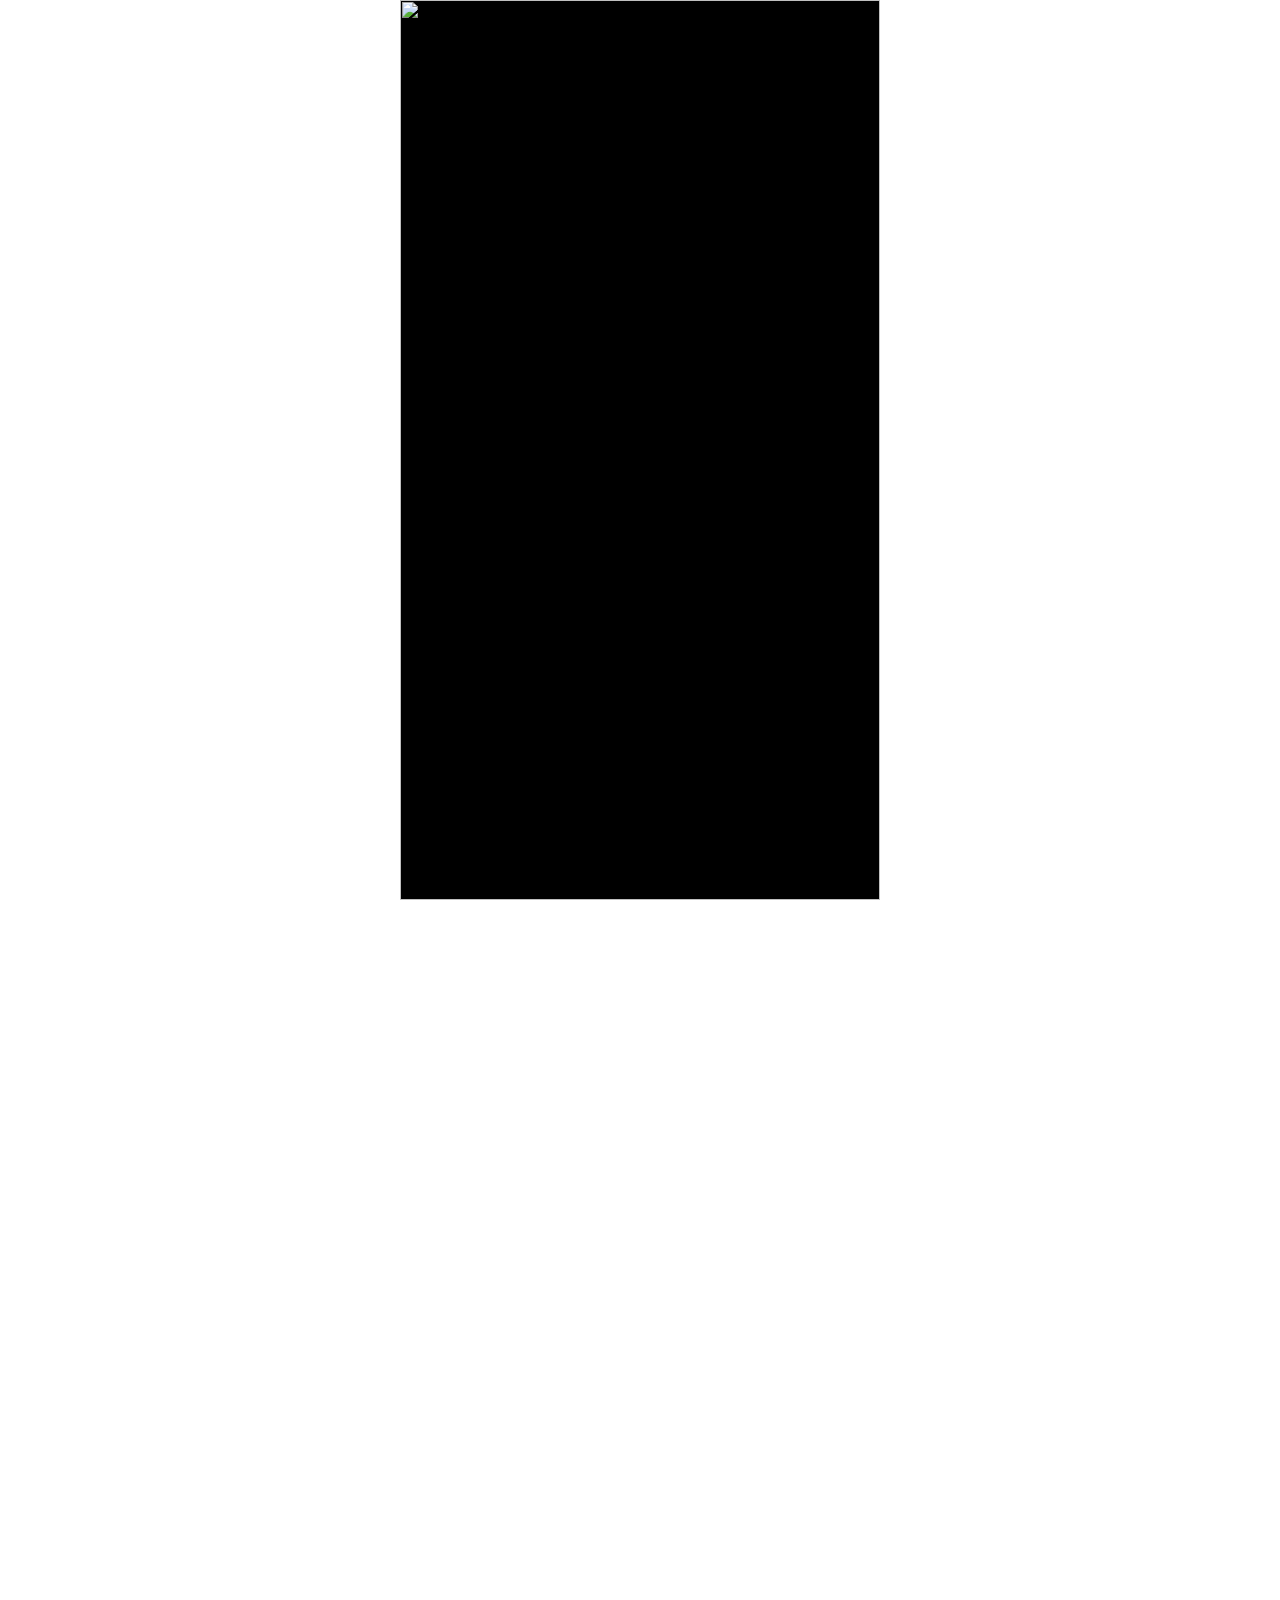
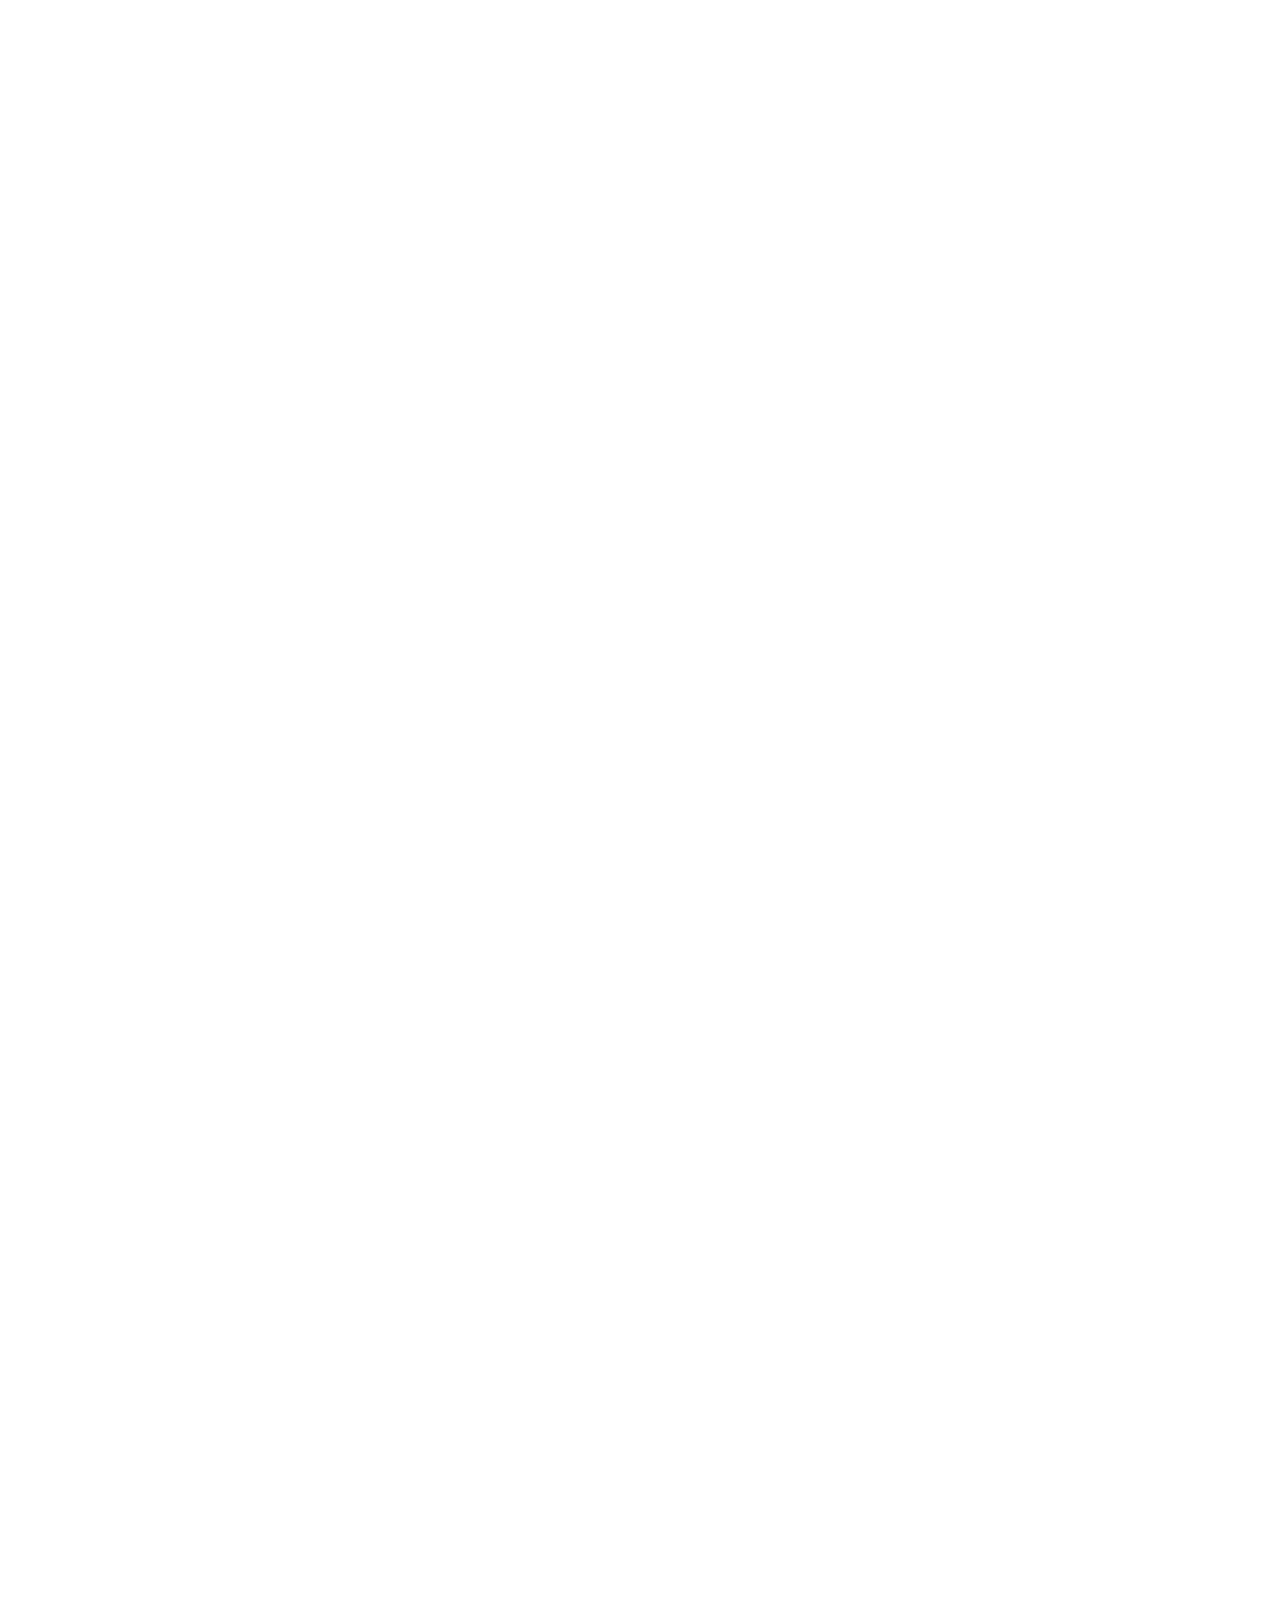
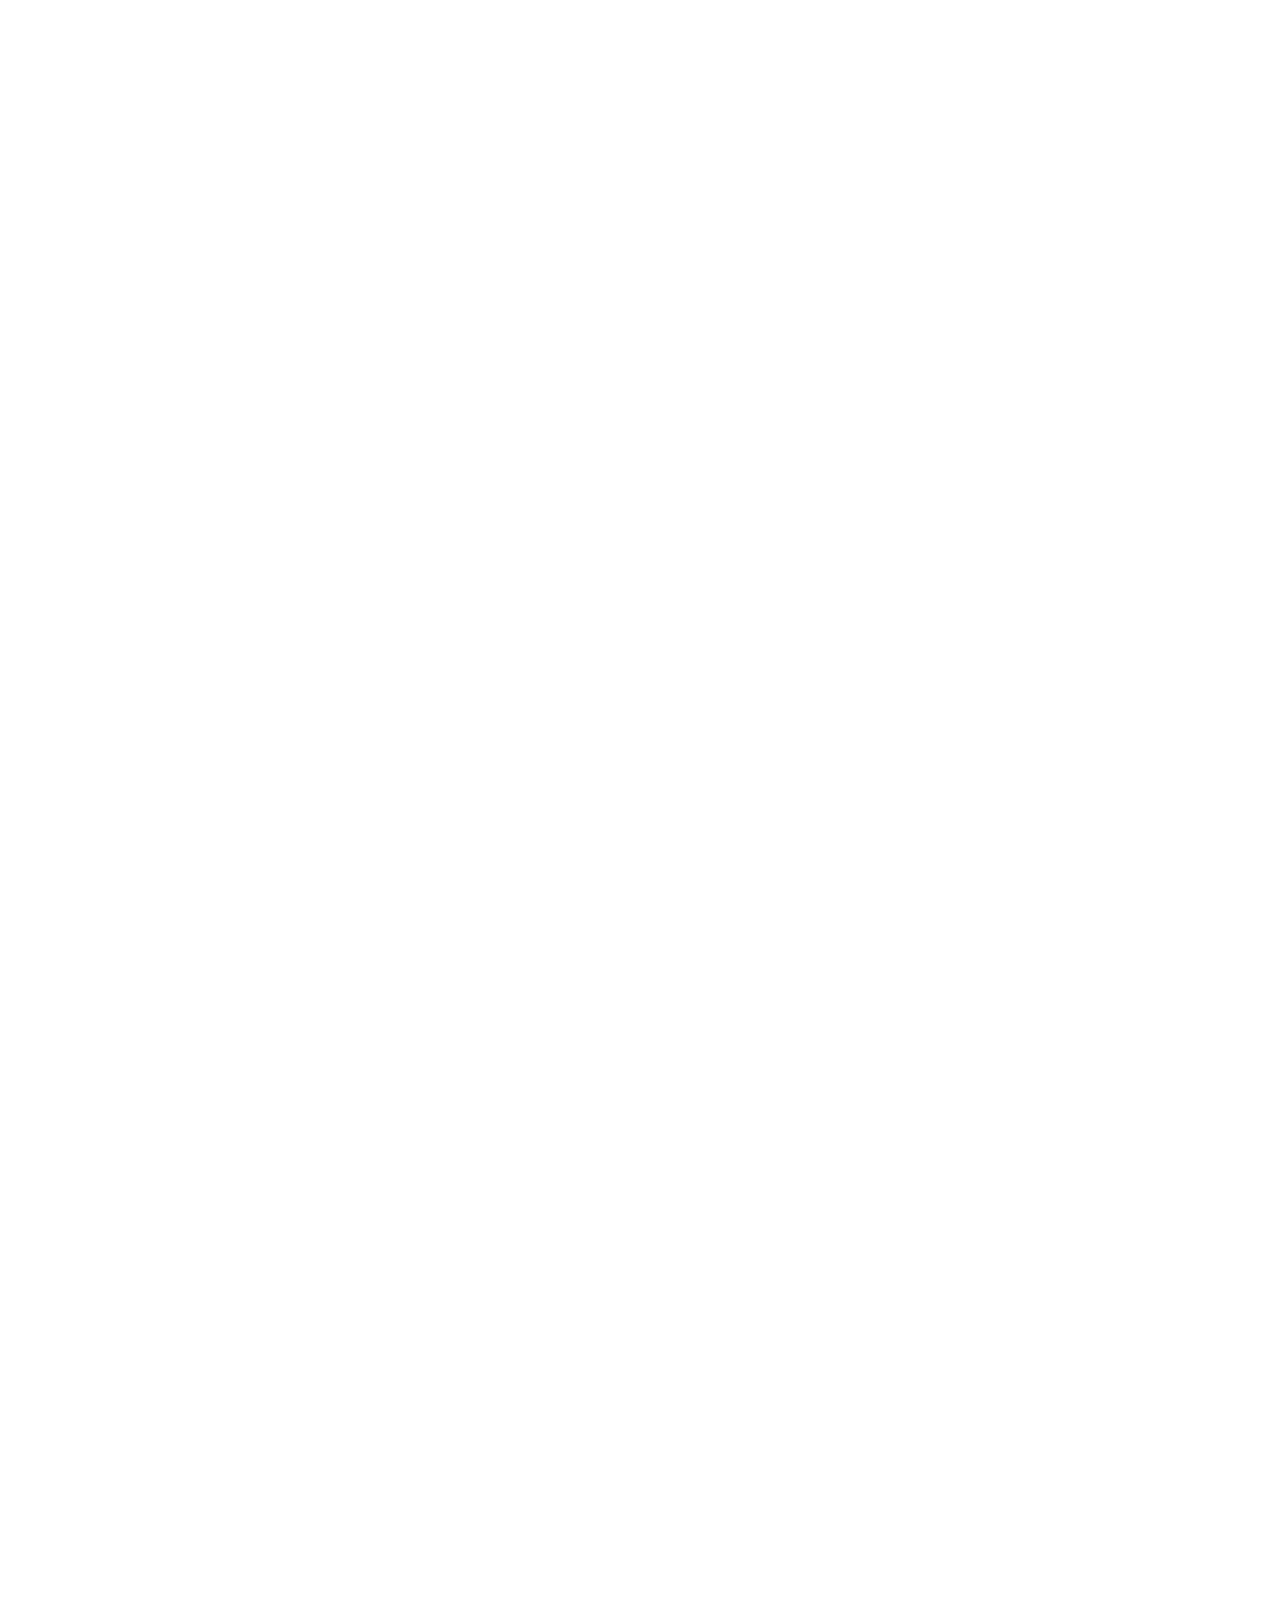
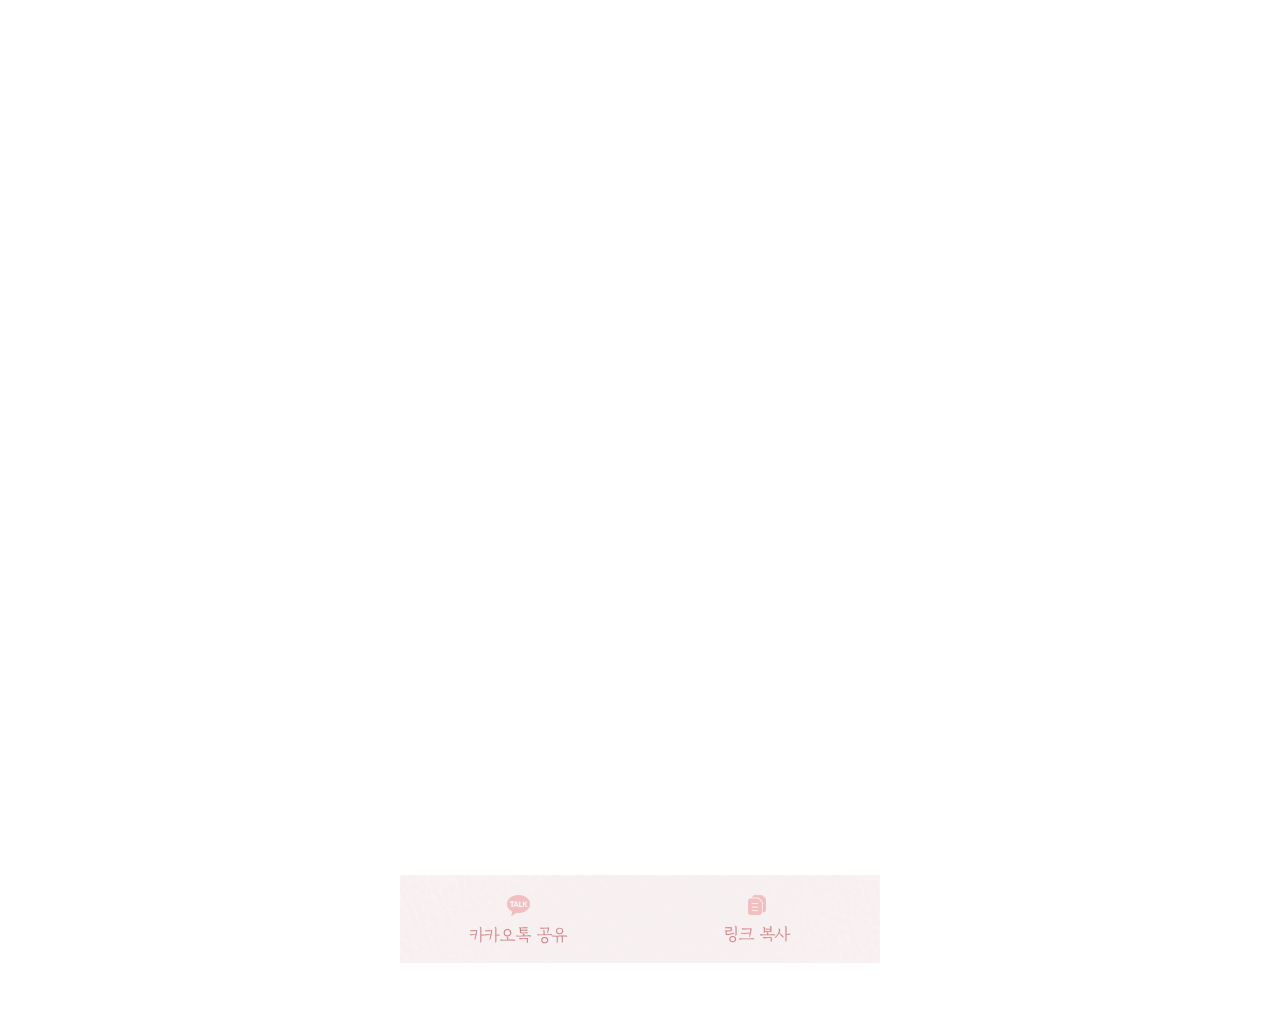
==== commit 7906f6c8: "flower" ====
--- a/test.html
+++ b/test.html
@@ -31,6 +31,7 @@
       <link rel="stylesheet" href="css/music.css" />
       <link rel="stylesheet" href="css/masking.css" />
       <link rel="stylesheet" href="css/intro.css" />
+      <link rel="stylesheet" href="/css/blossom.css" />
 
       <link
         href="https://webfontworld.github.io/jikji/JGaeguJaengyi.css"
@@ -85,12 +86,7 @@
         <img class="loadingImg" src="/assets/intro.gif" />
       </div>
 
-      <div
-        class="cardwrapper"
-        data-aos-easing="ease"
-        data-aos-duration="1200"
-        data-aos-delay="0"
-      >
+      <div class="cardwrapper">
         <div class="container px-0">
           <div
             style="
@@ -103,17 +99,13 @@
             class="new-pt-30"
           >
             <div class="music-player">
-              <audio id="audio" src="/assets/music/bgm.mp3" autoplay></audio>
-              <button id="play-pause-btn" class="pause"></button>
+              <audio id="audio" src="/assets/music/bgm.mp3"></audio>
+              <button id="play-pause-btn" class="play"></button>
             </div>
-            <script src="js/music.js"></script>
           </div>
 
           <!-- 상단 신랑/신부 정보:s -->
-          <div
-            class="unit-item unit-main new-pt-60 new-pb-0"
-        
-          >
+          <div class="unit-item unit-main new-pt-60 new-pb-0">
             <div class="d-flex pb-cont-10 new-pb-20">
               <div class="d-flex flex-1"></div>
               <div class="d-flex align-items-center justify-content-center">
@@ -140,15 +132,24 @@
               </div>
               <div class="d-flex flex-1"></div>
             </div>
-            <div class="position-relative overflow-hidden" style="scale: 80%">
-              <link rel="stylesheet" href="/css/blossom.css" />
-              <div class="cherry_blossom">
+
+              <div class="position-relative overflow-hidden" style="scale: 80%">
+
+              
                 <img
                   src="./assets/sample/main.jpg"
                   alt=""
                   class="img-fluid target alpha-target"
                 />
-              </div>
+                
+                
+                <div class="position-absolute photo-effect">
+                    <img src="assets/petal.png" class="img-effect">
+                    
+                    
+                    
+                </div>
+
             </div>
 
             <div class="ff-gb-r fpt-22 fc-grey1 ls-30 lh-30">
@@ -162,7 +163,7 @@
 
           <!-- 인사말:s -->
           <div
-            class="unit-item greetings-text new-pt-120 new-pb-0"
+            class="unit-item greetings-text new-pt120 new-pb-0"
             data-aos="fade-up"
           >
             <div class="ff-gb-r fc-pink1">
@@ -180,16 +181,16 @@
             <div
               class="pt-cont-50 px-cont-25 ff-gb-r fpt-20 ls-30 lhpt-40 fc-grey16 text-break new-pt-60"
             >
-              서로의 이름을 부르는 것 만으로도<br />
-              사랑의 깊이를 확인할 수 있는<br />
-              저희 두 사람이<br />
-              소중한 결혼식을 올리게 되었습니다.<br />
-              평생 서로 귀하게 여기며<br />
-              첫 마음 그대로 존중하고<br />
-              배려하며 살겠습니다.<br />
-              오로지 믿음과 사랑을 약속하는 날<br />
-              오셔서 축복해 주시면 더없는<br />
-              기쁨으로 간직하겠습니다.
+              맑은 날도 궂은 날도 함께라면<br />
+              아름다운 이야기가 되는 사람을 만났습니다.<br/> 
+              <br />
+              초록 가득한 싱그러운 여름,<br />
+              이제는 두 사람이 <br/>
+              하나의 이야기를 써나가려 합니다.<br />
+              <br />
+              저희의 새로운 이야기 그 첫페이지에<br />
+              귀한 발걸음으로 자리를 빛내주시면<br />
+              더없는 기쁨으로 간직하겠습니다.<br />
             </div>
 
             <div class="pt-cont-50 new-pt-30">
@@ -203,10 +204,10 @@
             <div
               class="pt-cont-50 ff-gb-r fpt-22 ls-30 lh-30 fc-grey16 new-pt-60"
             >
-              이기승 <span class="greeting-go-text">·</span> 이옥분의 아들
+              이기승 <span class="greeting-go-text">·</span> 이옥분<span class="fpt-18"> 의 아들</span>
               은호<br />
 
-              최용환 <span class="greeting-go-text">·</span> 양화선의 딸 송희
+              최용환 <span class="greeting-go-text">·</span> 양화선<span class="fpt-18"> 의 딸</span> 송희
             </div>
           </div>
           <!-- 인사말:e -->
@@ -279,6 +280,7 @@
                             />
                           </div>
                         </div>
+                        
                         <div class="owl-item" style="width: 414px">
                           <div class="item" data-src="assets/sample/5.jpg">
                             <img
@@ -295,6 +297,7 @@
                             />
                           </div>
                         </div>
+                        <!--
                         <div class="owl-item" style="width: 414px">
                           <div class="item" data-src="assets/sample/7.jpg">
                             <img
@@ -327,6 +330,7 @@
                             />
                           </div>
                         </div>
+                      -->
                       </div>
                     </div>
                     <div class="owl-nav">
@@ -2150,23 +2154,26 @@
                               <div class="item-account">
                                 <div class="desc-account">
                                   국민은행<br />
-                                  0000-000-000000
+                                  835210143524
                                 </div>
                                 <a
                                   href="javascript:;"
-                                  data-clipboard-text="국민은행 0000-000-000000"
+                                  data-clipboard-text="국민은행 835210143524"
                                   class="btn-round btn-copy-el btn-bank-copy btn-copy btn-copy-accord"
                                   >복사하기</a
                                 >
                               </div>
+                              
                               <div class="item-account">
                                 <div class="desc-account">예금주 : 양화선</div>
+                                <!--
                                 <a
                                   href="https://qr.kakaopay.com/???????????????????"
                                   target="_blank"
                                   class="btn-round btn-kakaopay img-icon"
                                   >카카오페이</a
                                 >
+                                -->
                               </div>
                             </div>
                           </div>
@@ -2304,28 +2311,28 @@
           <!-- 카카오톡초대:e -->
         </div>
       </div>
-
+      <script src="js/music.js"></script>
       <script type="text/javascript" src="js/main.js"></script>
       <script>
         // 페이지가 로드되면 실행되는 함수
-        window.addEventListener("load", function() {
+        window.addEventListener("load", function () {
           const mask = document.querySelector(".intromask"); // .intromask 요소를 가져옴
           const html = document.querySelector("html"); // html 요소를 가져옴
-          
+
           html.style.overflow = "hidden"; // 페이지 로드 중 스크롤 방지
-      
+
           // 6초 후에 페이드 아웃 효과 적용
-          setTimeout(function() {
+          setTimeout(function () {
             fadeOut(mask); // 페이드 아웃 함수 호출
             html.style.overflow = "auto"; // 스크롤 방지 해제
-          }, 5000); // 6초 후에 실행되도록 설정
-      
+          }, 3000); // 6초 후에 실행되도록 설정
+
           // 페이드 아웃 함수 정의
           function fadeOut(element) {
             let opacity = 1; // 초기 투명도 설정
-      
+
             // 60프레임마다 실행되는 함수
-            const fadeEffect = setInterval(function() {
+            const fadeEffect = setInterval(function () {
               // 투명도를 서서히 줄임
               if (opacity > 0) {
                 opacity -= 0.01; // 1초에 1%의 속도로 감소
@@ -2334,71 +2341,14 @@
                 clearInterval(fadeEffect); // 투명도가 0이 되면 애니메이션 중단
                 element.style.display = "none"; // 요소를 숨김
               }
-            }, 10); // 10밀리초마다 실행되도록 설정
+            }, 20); // 10밀리초마다 실행되도록 설정
           }
         });
       </script>
+
       
       
       
-
-      <!-- 벚꽃 애니메이션을 처리하는 코드 -->
-      <script>
-        const defaults = {
-          speed: 5,
-          maxSize: 15,
-          minSize: 10,
-          newOn: 400,
-        };
-
-        // 벚꽃 잎 생성 함수
-        const petalGen = () => {
-          const $wrap = $(".cherry_blossom");
-          let wrapH = $wrap.height();
-          let wrapW = $wrap.width();
-
-          setTimeout(() => {
-            const $petal = $('<span class="petal"></span>');
-            const petal = $petal.clone();
-            const size =
-              Math.floor(
-                Math.random() * (defaults.maxSize - defaults.minSize + 1)
-              ) + defaults.minSize;
-            const startPosLeft = Math.random() * wrapW;
-            const fallTime = (wrapH * 0.1 + Math.random() * 5) / defaults.speed;
-            const horizontalOffset = Math.random() * 2 - 1;
-
-            // 애니메이션 끝나면 제거
-            petal
-              .on("animationend", () => {
-                petal.remove();
-              })
-              .css({
-                width: size,
-                height: size,
-                left: startPosLeft,
-                position: "absolute",
-                animation: `fall ${fallTime}s linear`,
-              })
-              .appendTo($wrap);
-
-            // 위치 업데이트 함수
-            const updatePos = () => {
-              petal.css("left", `+=${horizontalOffset}`);
-              requestAnimationFrame(updatePos);
-            };
-
-            updatePos();
-          }, defaults.newOn);
-        };
-
-        // 벚꽃 애니메이션 시작 함수
-        function startPetalAnimation() {
-          // 로딩 완료 후 벚꽃 잎 생성 시작
-          setInterval(petalGen, defaults.newOn);
-        }
-        startPetalAnimation();
-      </script>
 
       <style>
         .fancybox__content img {
--- a/css/style.css
+++ b/css/style.css
@@ -1400,8 +1400,8 @@
 .container {
   width: 100%;
   max-width: 480px;
-  padding-right: 1.525rem;
-  padding-left: 1.525rem;
+  padding-right: 2.525rem;
+  padding-left: 2.525rem;
   position: relative;
 }
 
--- a/css/music.css
+++ b/css/music.css
@@ -1,25 +1,24 @@
 .music-player {
-    text-align: right;
-    margin-top: 5px;
-    position:fixed;
-    z-index: 9999;
-  }
-  
-  #play-pause-btn {
-    width: 14px;
-    height: 14px;
-    background-color: rgba(255,255,255,0);
-    border: none;
-    cursor: pointer;
-  }
-  
-  #play-pause-btn.play {
-    background-image: url('/assets/music/play.png'); /* 재생 버튼 이미지 */
-    background-size: cover;
-  }
-  
-  #play-pause-btn.pause {
-    background-image: url('/assets/music/stop.png'); /* 일시정지 버튼 이미지 */
-    background-size: cover;
-  }
-  +  text-align: right;
+  margin-top: 5px;
+  position: fixed;
+  z-index: 9999;
+}
+
+#play-pause-btn {
+  width: 14px;
+  height: 14px;
+  background-color: rgba(255, 255, 255, 0);
+  border: none;
+  cursor: pointer;
+}
+
+#play-pause-btn.play {
+  background-image: url('/assets/music/play.png'); /* 재생 버튼 이미지 */
+  background-size: cover;
+}
+
+#play-pause-btn.pause {
+  background-image: url('/assets/music/stop.png'); /* 일시정지 버튼 이미지 */
+  background-size: cover;
+}
--- a/css/masking.css
+++ b/css/masking.css
@@ -1,6 +1,6 @@
 .target {
     display: block;
-    max-width: 95%;
+    max-width: 90%;
     height: auto;
     margin: 0 auto;
   }
--- a/css/blossom.css
+++ b/css/blossom.css
@@ -1,5 +1,3 @@
-
-/*
 .cherry_blossom {
     overflow: hidden;
     position: relative;
@@ -33,38 +31,4 @@
         top: 100%;
         opacity: 0.2;
     }
-}
-*/ 기존
-
-.cherry_blossom {
-    overflow: hidden;
-    position: relative;
-    background: url('sakura.png') center center no-repeat;
-    background-size: cover;
-    perspective: 1000px;
-  }
-  
-  .cherry_blossom .petal {
-    position: absolute;
-    background: linear-gradient(-45deg, #ffb6c1 0%, #ffc5d0 40%, #ffdfe6 80%);
-    border-radius: 10% 50% 40% 50%;
-    z-index: 1;
-    box-shadow: 0 0 20px rgba(255, 255, 255, 0.8);
-    pointer-events: none;
-    transform-style: preserve-3d;
-    transition: transform 1000ms linear;
-  }
-  
-  @keyframes fall {
-    0% {
-      top: 0;
-      opacity: 1;
-    }
-    80% {
-      opacity: 1;
-    }
-    100% {
-      top: 100%;
-      opacity: 0.2;
-    }
-  }+}